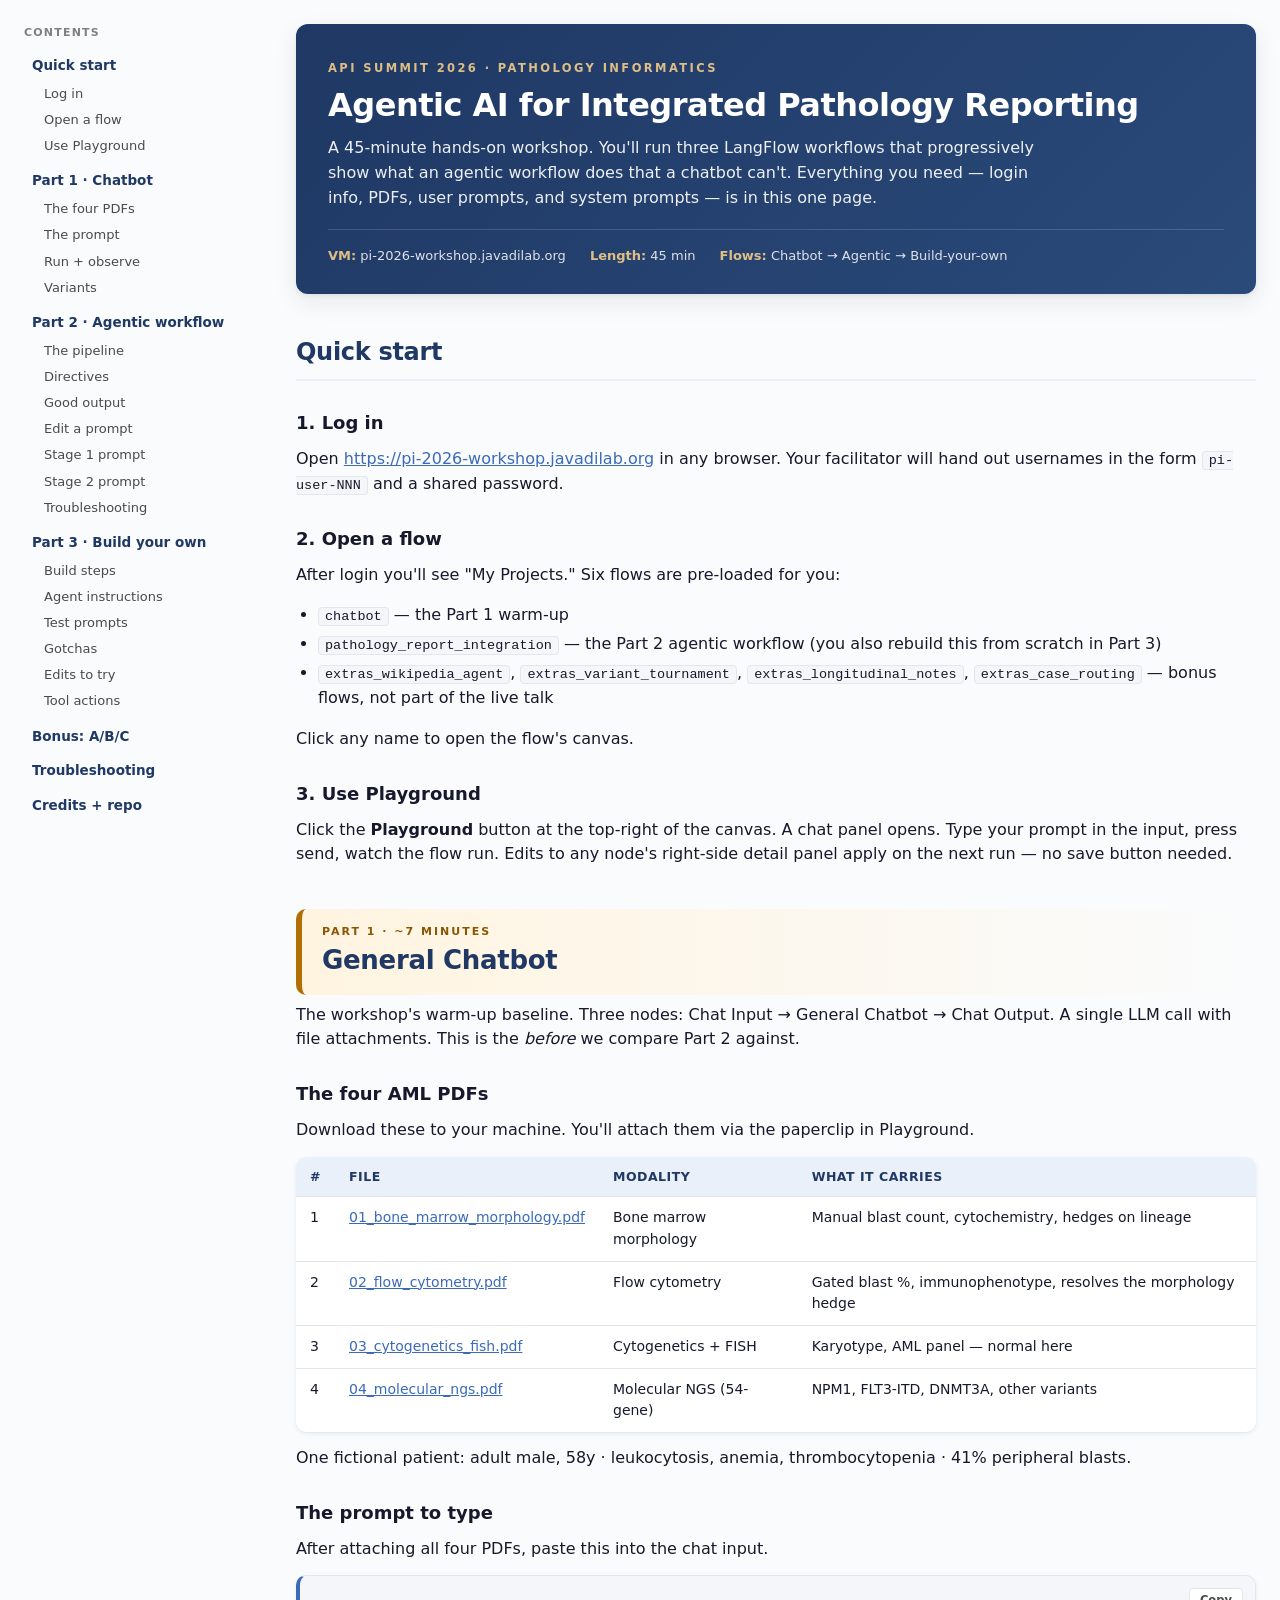
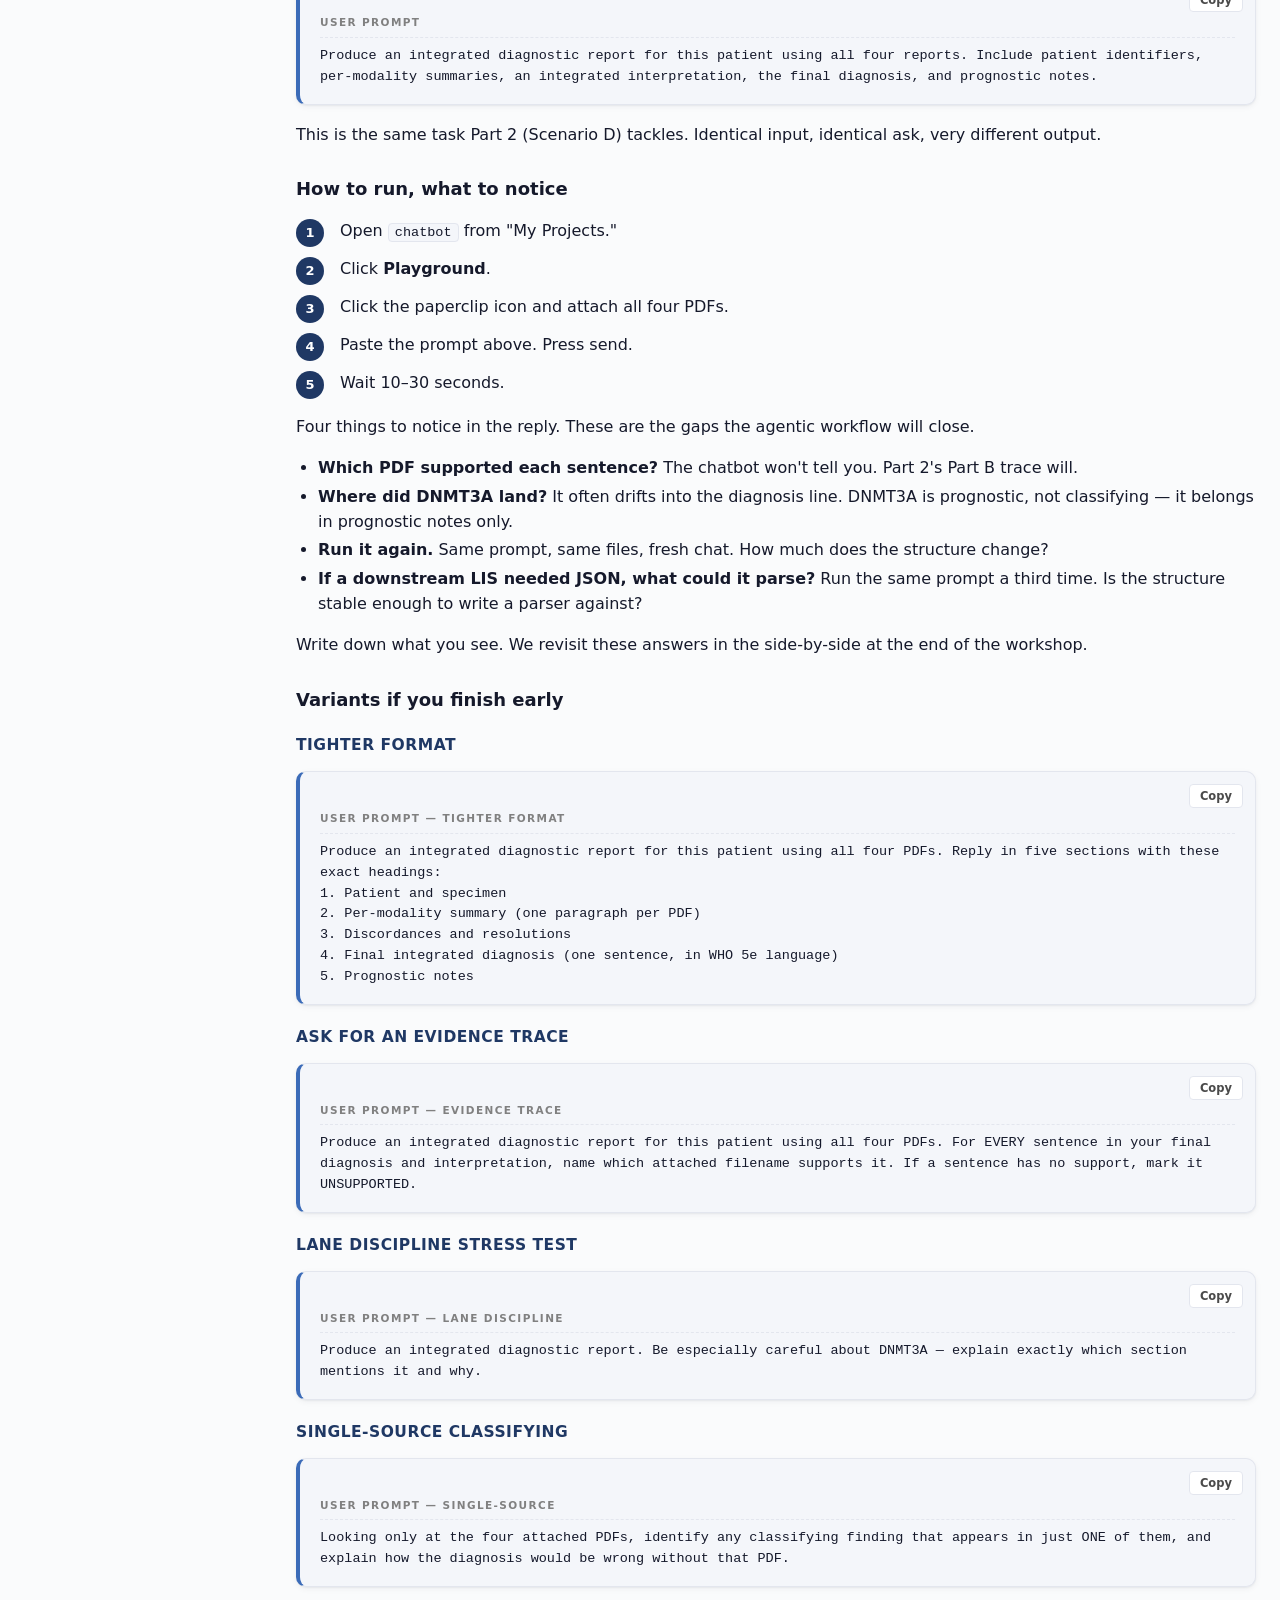
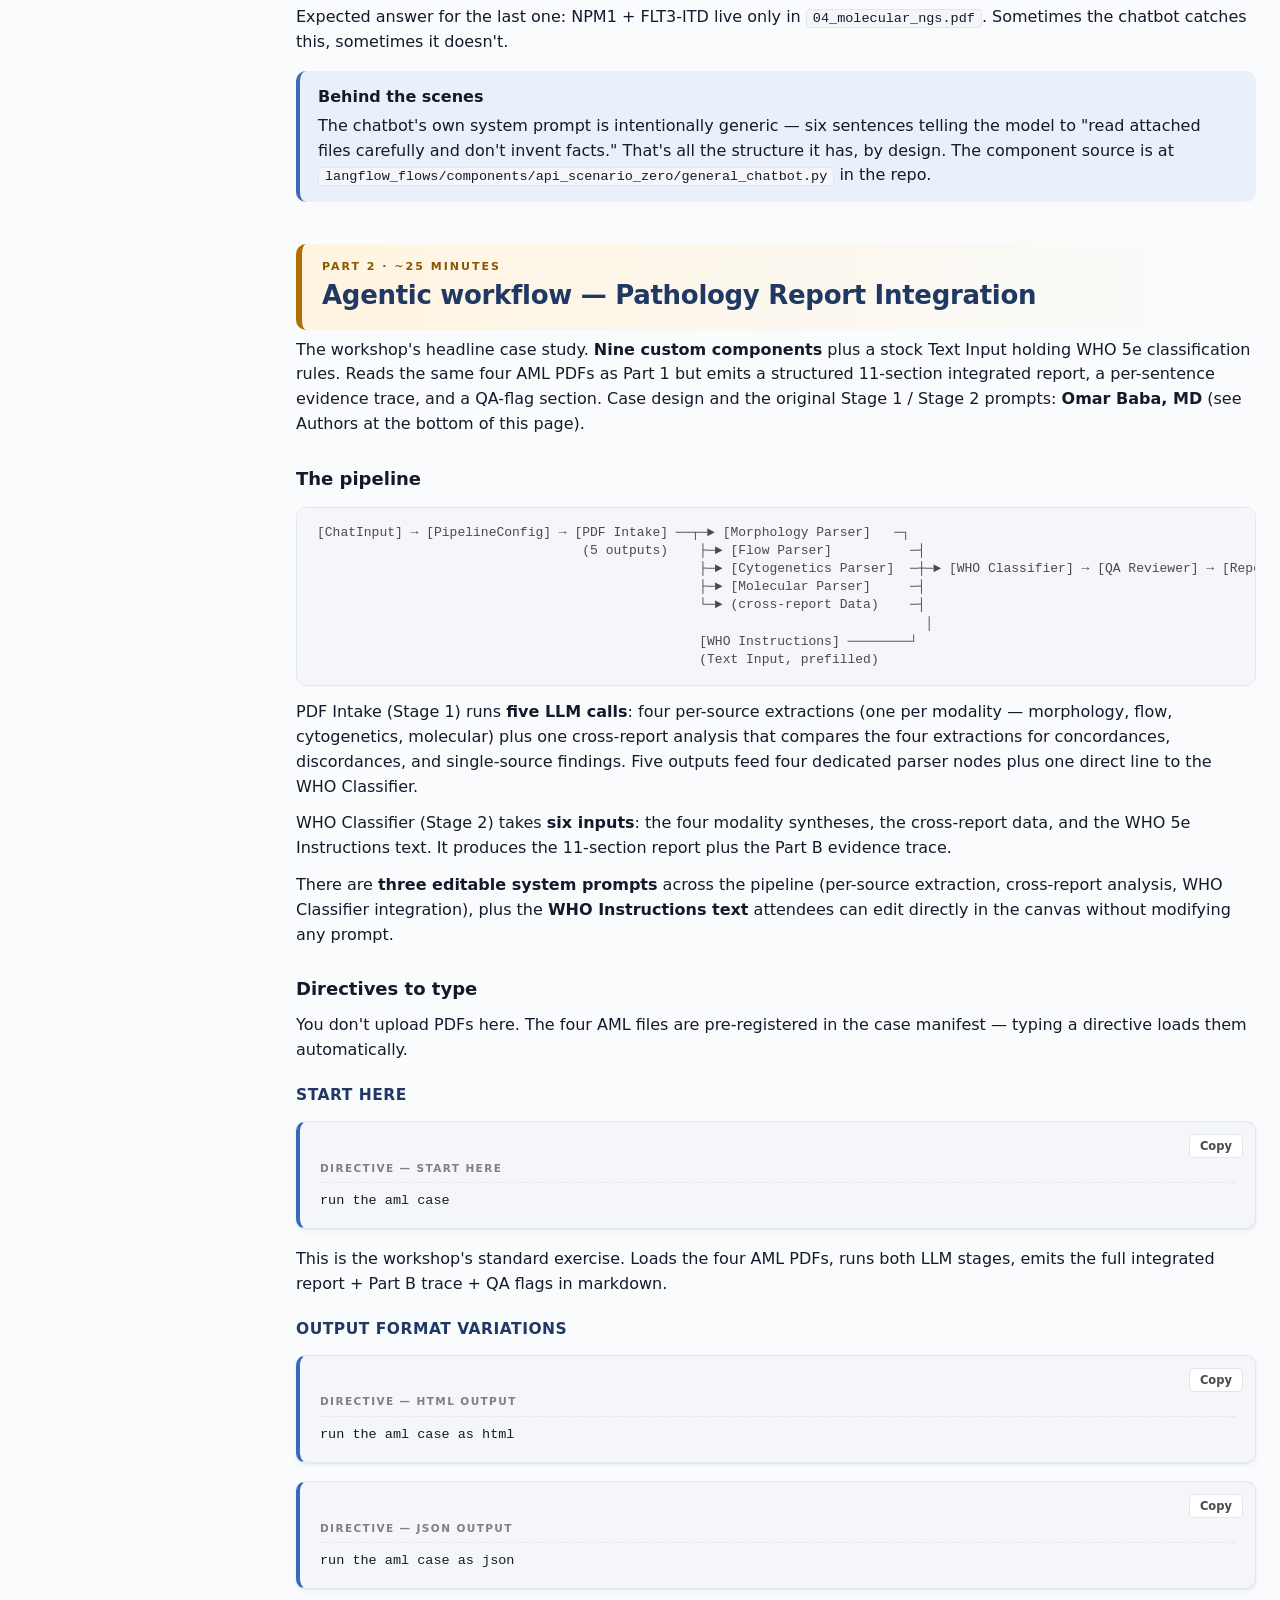
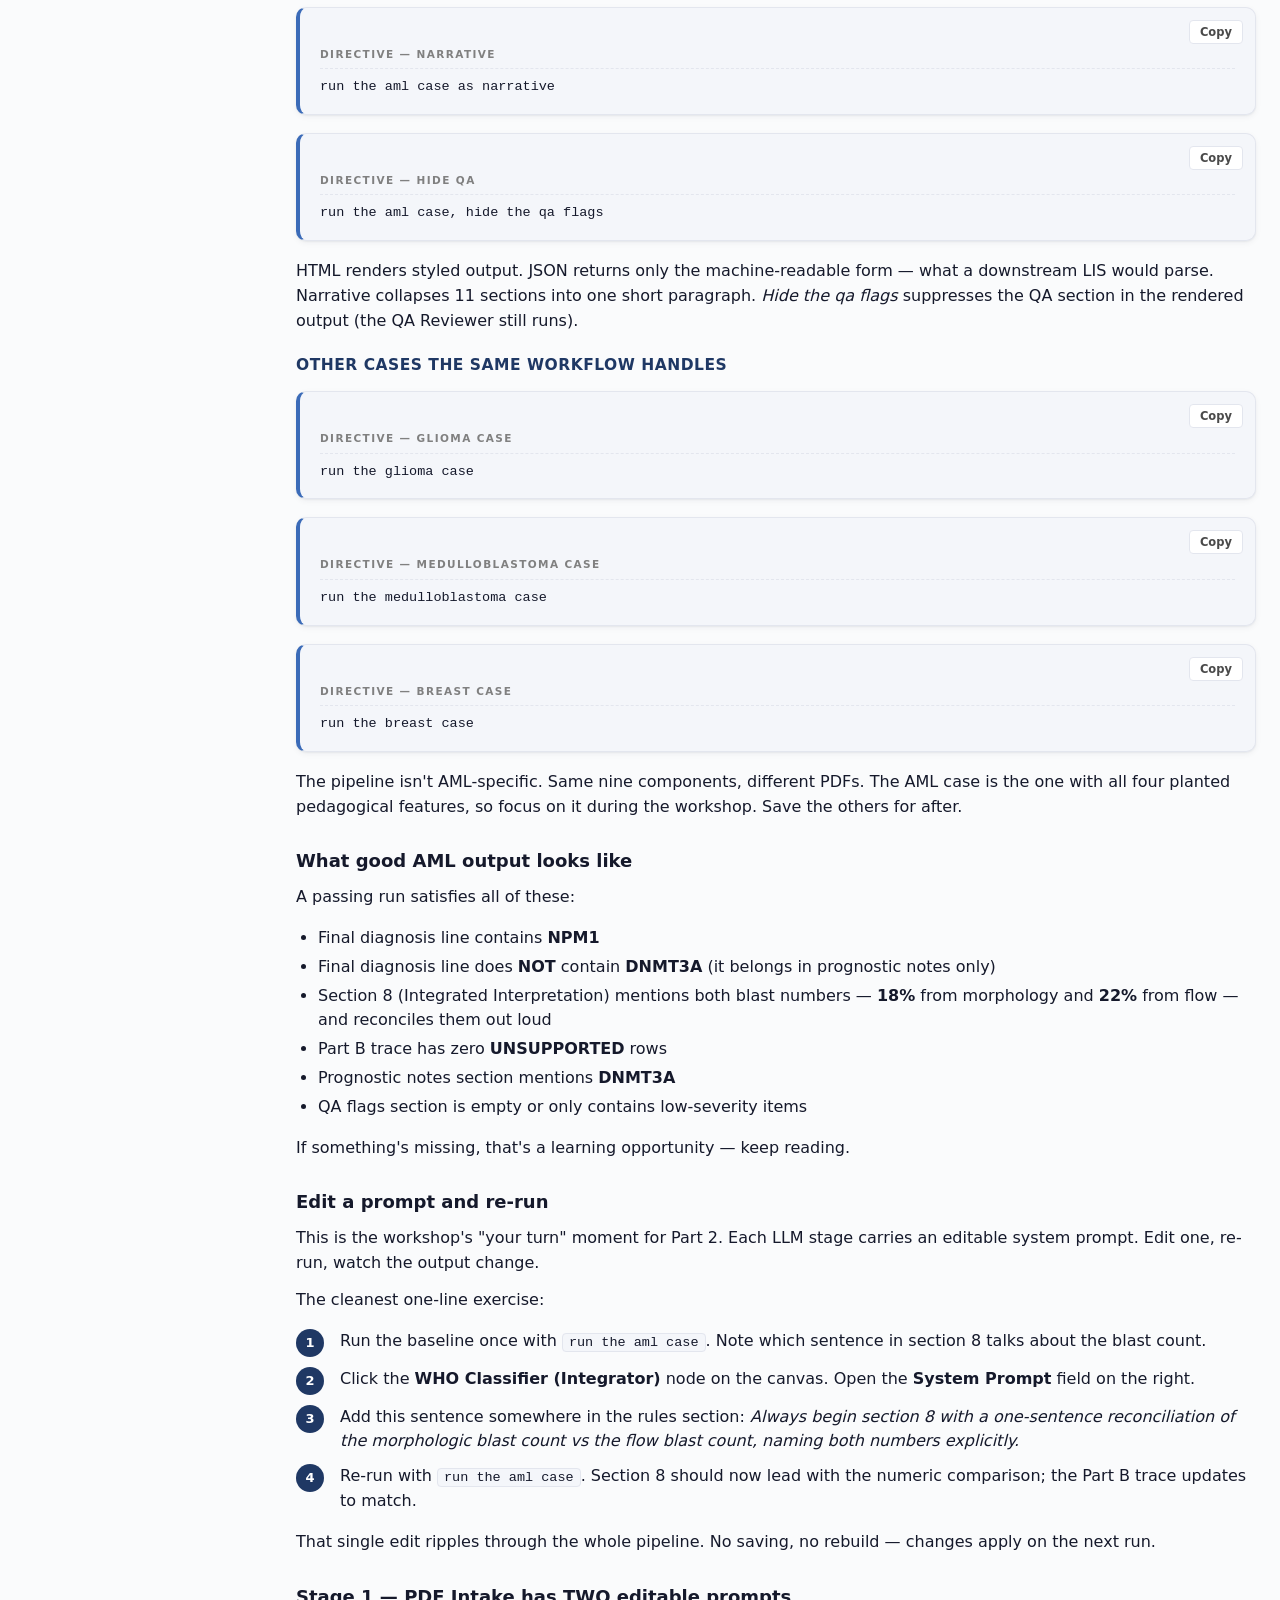
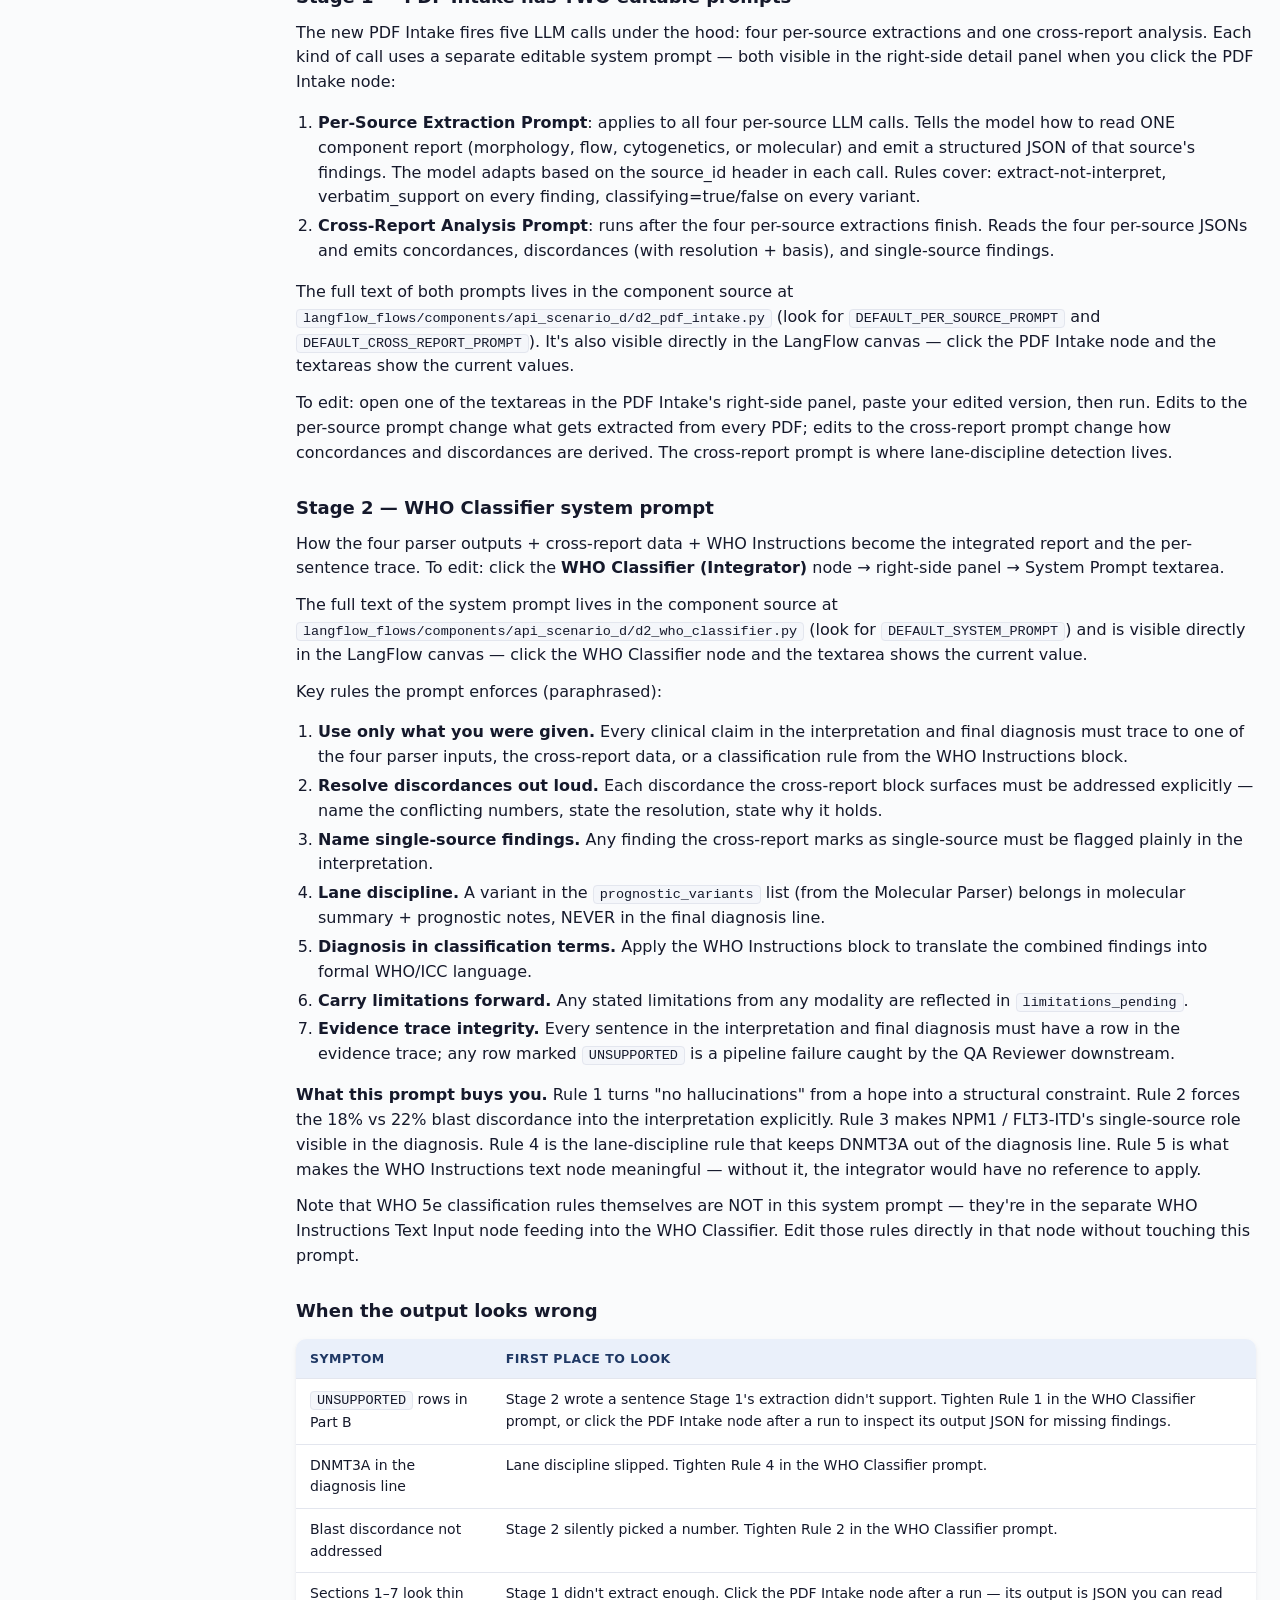
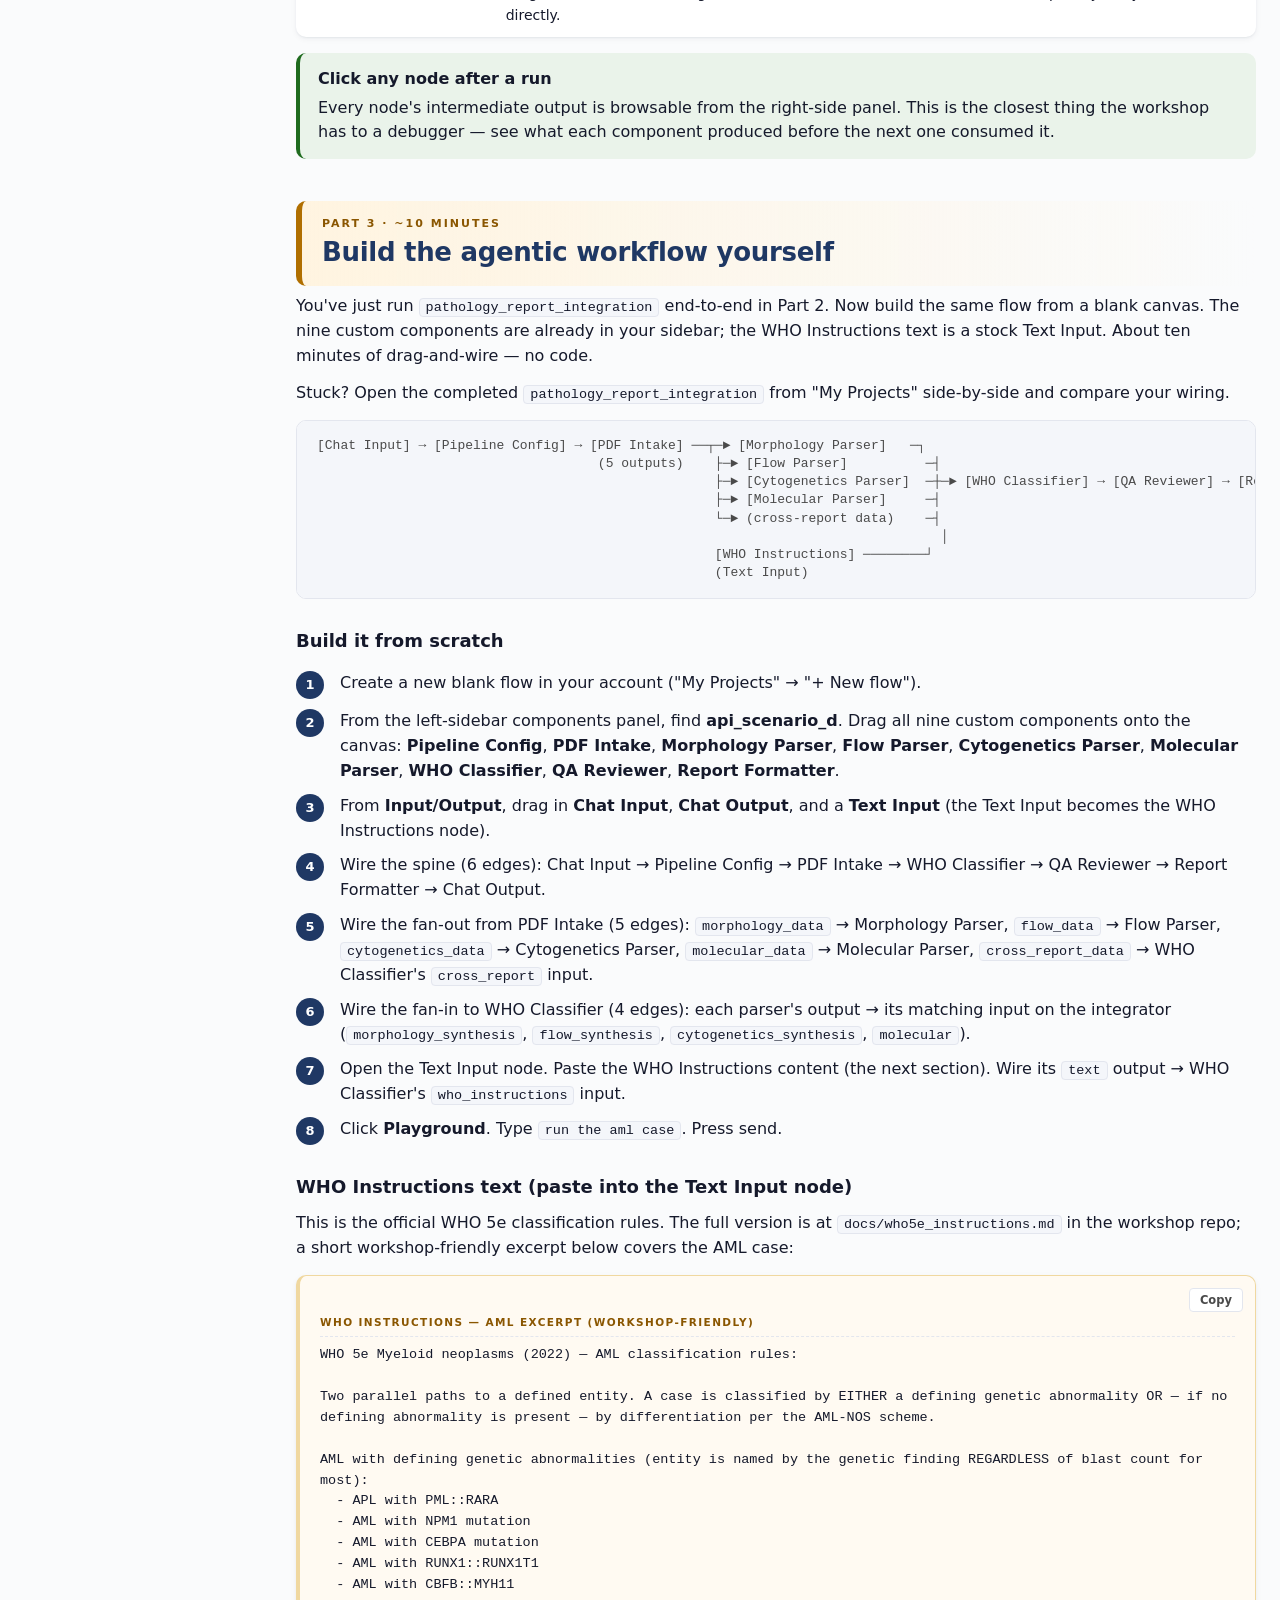
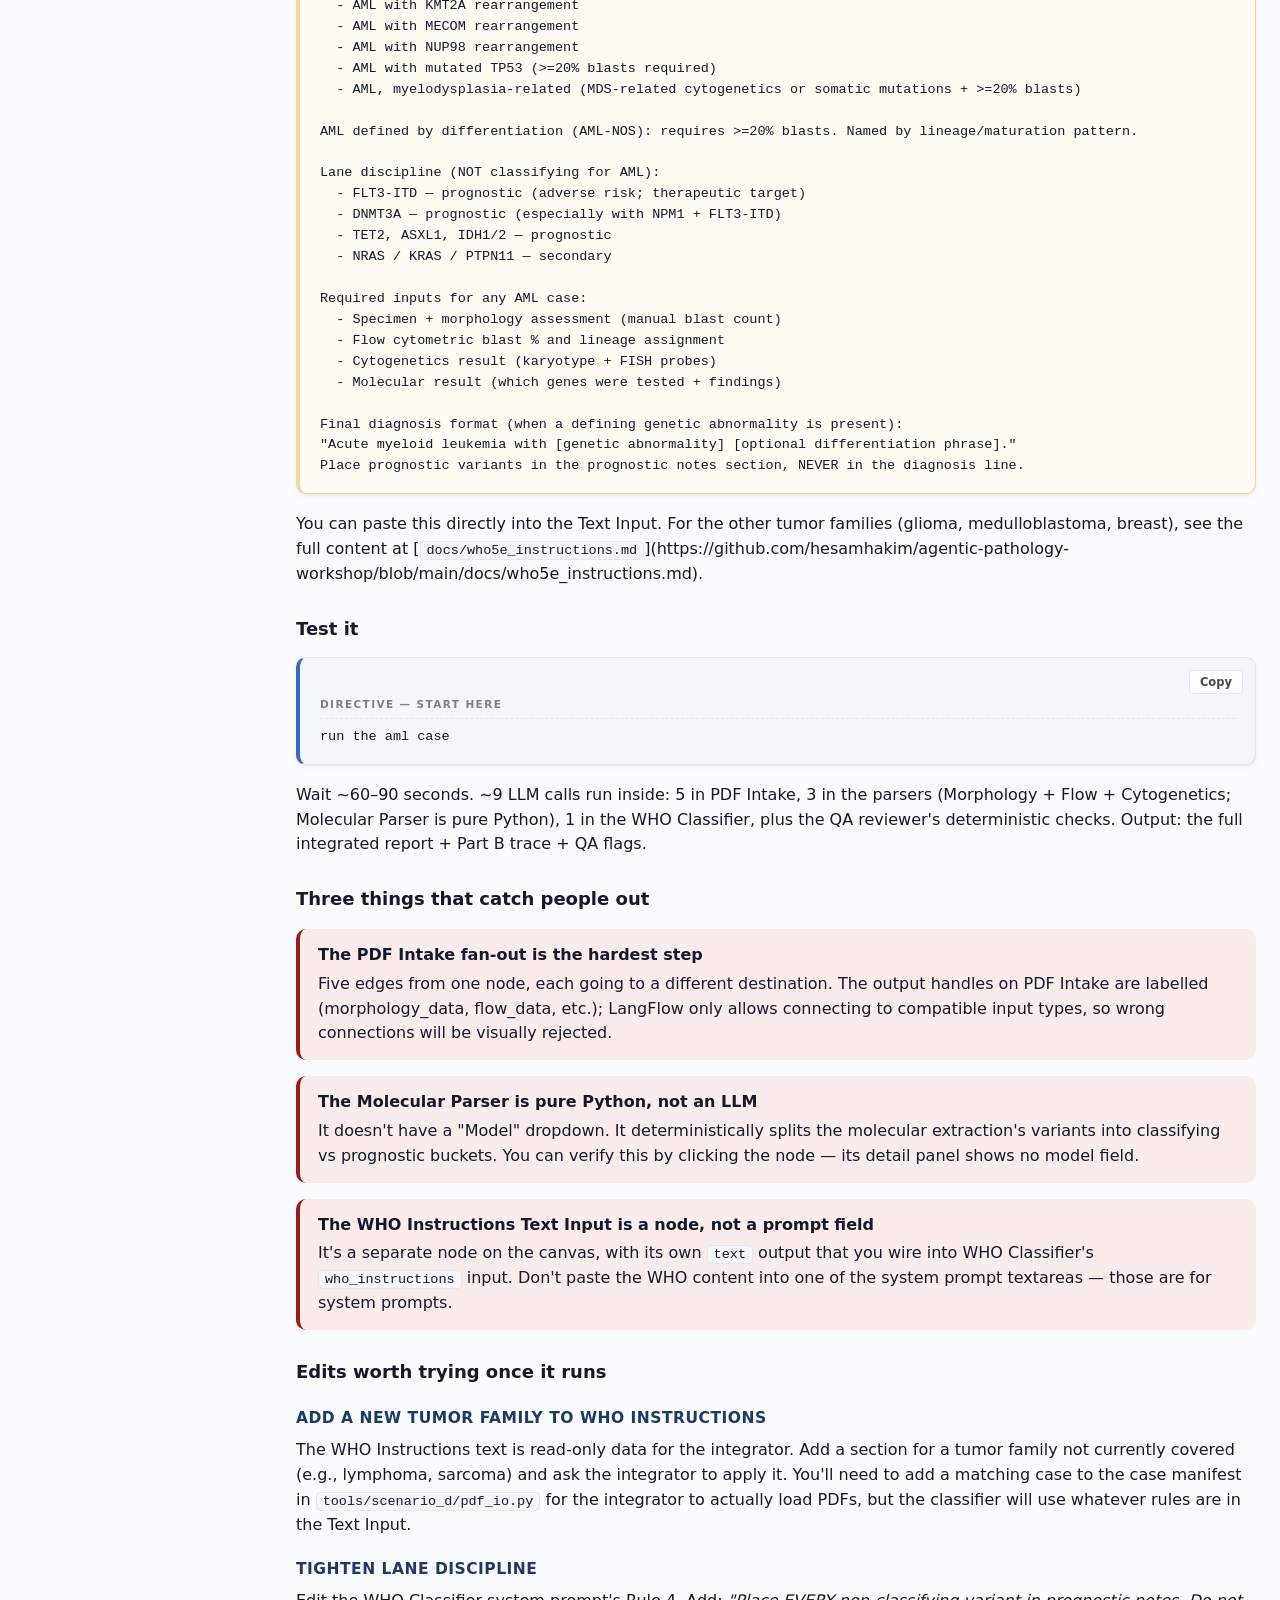
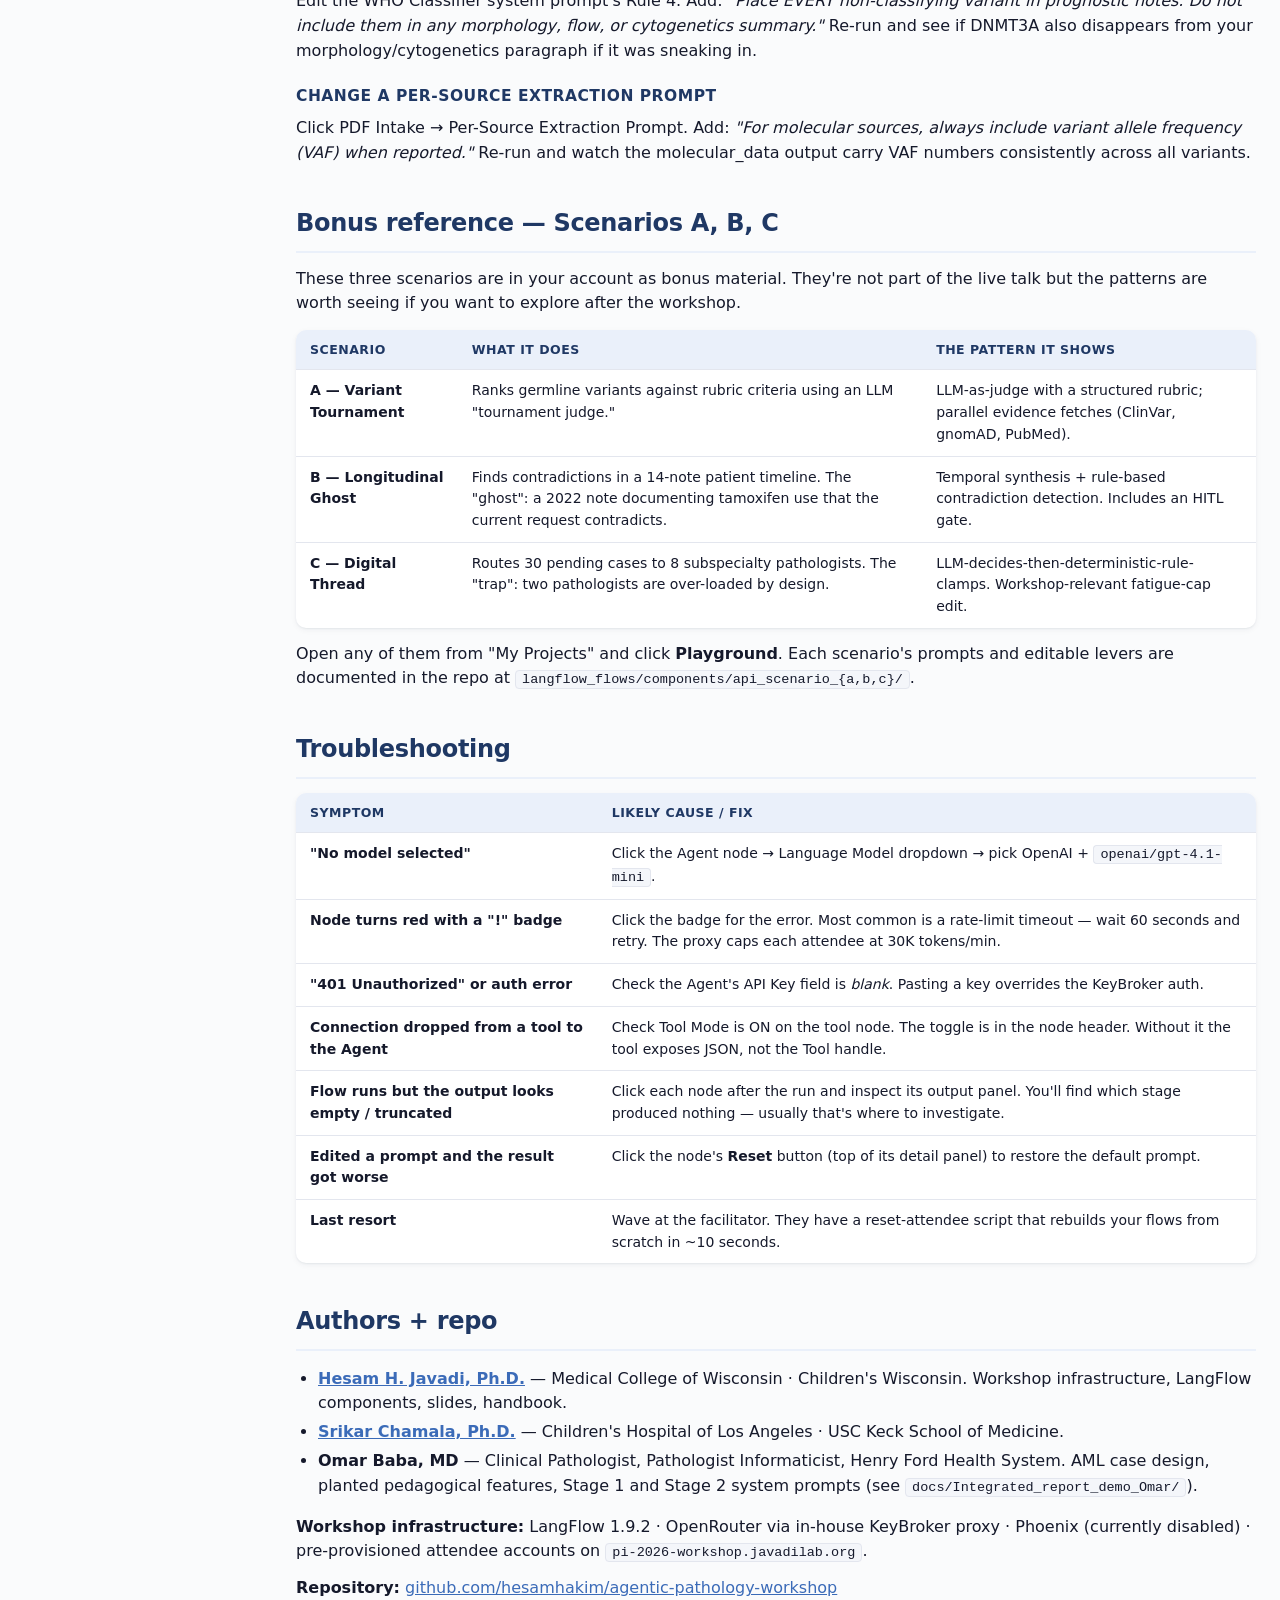
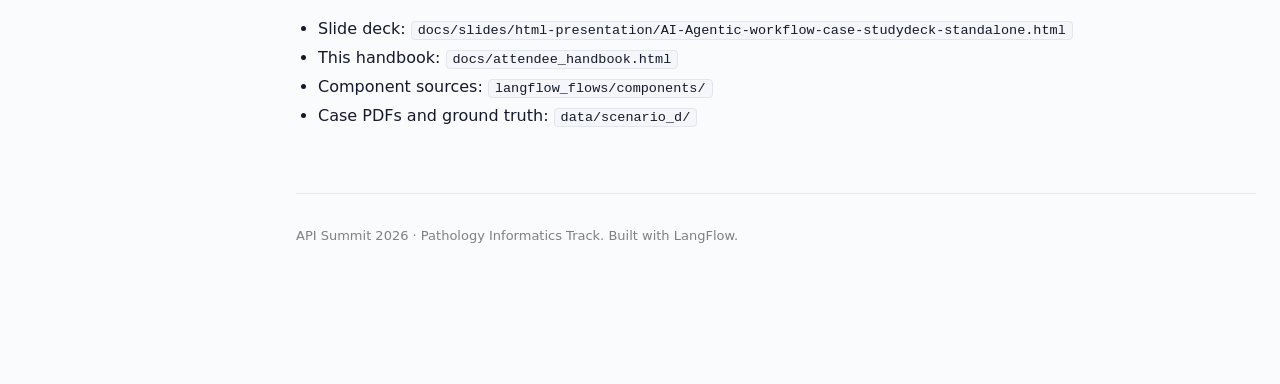
==== docs/attendee_handbook.html @ 19613a45 "docs: 'Hesam Hakim Javadi' -> 'Hesam H. Javadi' across all docs Author preference. Display name only" ====
<!DOCTYPE html>
<html lang="en">
<head>
<meta charset="UTF-8">
<title>API Summit 2026 — Agentic Pathology Workshop · Attendee Handbook</title>
<meta name="viewport" content="width=device-width, initial-scale=1">
<style>
  :root {
    --blue:        #1f3864;
    --blue-light:  #3b6bb8;
    --blue-tint:   #eaf0fa;
    --amber:       #b06f00;
    --amber-fill:  #fff4e0;
    --amber-dark:  #8a5600;
    --gray:        #4a4a4a;
    --gray-2:      #808080;
    --gray-fill:   #f4f6fa;
    --gray-line:   #e3e6ee;
    --red:         #9b1a1a;
    --red-fill:    #fbecec;
    --green:       #1f6b1f;
    --green-fill:  #eaf3ea;
    --ink:         #15192b;
    --paper:       #ffffff;
    --r-card:      10px;
    --shadow-sm:   0 1px 2px rgba(20,30,60,.06), 0 2px 6px rgba(20,30,60,.05);
    --shadow-md:   0 2px 4px rgba(20,30,60,.06), 0 8px 24px rgba(20,30,60,.08);
    --font-sans:   "Inter", -apple-system, BlinkMacSystemFont, "Segoe UI", system-ui, sans-serif;
    --font-mono:   "IBM Plex Mono", ui-monospace, "SF Mono", Menlo, Consolas, monospace;
  }
  * { box-sizing: border-box; }
  html, body { margin: 0; padding: 0; }
  body {
    font-family: var(--font-sans);
    color: var(--ink);
    background: #fafbfc;
    line-height: 1.55;
    font-size: 16px;
  }
  .layout {
    display: grid;
    grid-template-columns: 240px minmax(0, 1fr);
    max-width: 1280px;
    margin: 0 auto;
    gap: 32px;
    padding: 0 24px;
  }
  /* ---------- Side TOC ---------- */
  nav.toc {
    position: sticky;
    top: 0;
    align-self: start;
    max-height: 100vh;
    overflow-y: auto;
    padding: 24px 8px 24px 0;
    font-size: 13.5px;
  }
  nav.toc .toc-title {
    font-size: 11px;
    text-transform: uppercase;
    letter-spacing: 1.2px;
    color: var(--gray-2);
    font-weight: 600;
    margin-bottom: 10px;
  }
  nav.toc ol {
    list-style: none;
    margin: 0;
    padding: 0;
    counter-reset: section;
  }
  nav.toc > ol > li {
    margin-bottom: 6px;
  }
  nav.toc > ol > li > a {
    display: block;
    padding: 4px 8px;
    border-radius: 4px;
    color: var(--blue);
    font-weight: 600;
    text-decoration: none;
  }
  nav.toc > ol > li > a:hover { background: var(--blue-tint); }
  nav.toc ol ol {
    margin: 2px 0 8px 14px;
    padding: 0;
  }
  nav.toc ol ol li { margin: 2px 0; }
  nav.toc ol ol a {
    display: block;
    padding: 2px 6px;
    color: var(--gray);
    text-decoration: none;
    font-weight: 400;
    font-size: 13px;
    border-radius: 3px;
  }
  nav.toc ol ol a:hover { background: var(--gray-fill); color: var(--ink); }
  /* ---------- Main column ---------- */
  main { padding: 24px 0 80px; min-width: 0; }
  /* ---------- Header ---------- */
  header.hero {
    background: linear-gradient(135deg, var(--blue) 0%, #2a4a7a 100%);
    color: #fff;
    padding: 36px 32px 28px;
    border-radius: 12px;
    margin-bottom: 28px;
    box-shadow: var(--shadow-md);
  }
  header.hero .kicker {
    font-size: 11.5px;
    text-transform: uppercase;
    letter-spacing: 2.4px;
    opacity: 0.85;
    margin-bottom: 8px;
    color: #ffd58a;
    font-weight: 600;
  }
  header.hero h1 {
    margin: 0;
    font-size: 32px;
    font-weight: 700;
    line-height: 1.2;
    letter-spacing: -0.5px;
  }
  header.hero p.lede {
    margin: 12px 0 0;
    font-size: 16px;
    max-width: 720px;
    opacity: 0.92;
    line-height: 1.55;
  }
  header.hero .meta {
    margin-top: 18px;
    padding-top: 16px;
    border-top: 1px solid rgba(255,255,255,0.18);
    font-size: 13px;
    opacity: 0.85;
    display: flex;
    gap: 24px;
    flex-wrap: wrap;
  }
  header.hero .meta strong { color: #ffd58a; font-weight: 600; }
  /* ---------- Typography ---------- */
  h2 {
    margin: 40px 0 14px;
    font-size: 24px;
    color: var(--blue);
    font-weight: 700;
    letter-spacing: -0.3px;
    padding-bottom: 8px;
    border-bottom: 2px solid var(--blue-tint);
  }
  h3 {
    margin: 28px 0 10px;
    font-size: 18px;
    color: var(--ink);
    font-weight: 650;
  }
  h4 {
    margin: 20px 0 8px;
    font-size: 15.5px;
    color: var(--blue);
    font-weight: 600;
    text-transform: uppercase;
    letter-spacing: 0.5px;
  }
  p { margin: 8px 0 12px; }
  ul, ol { padding-left: 22px; }
  li { margin: 4px 0; }
  a { color: var(--blue-light); }
  a:hover { color: var(--blue); }
  code {
    font-family: var(--font-mono);
    background: var(--gray-fill);
    padding: 1px 6px;
    border-radius: 4px;
    font-size: 13.5px;
    border: 1px solid var(--gray-line);
  }
  strong { color: var(--ink); font-weight: 650; }
  /* ---------- Prompt blocks (with copy button) ---------- */
  .prompt {
    position: relative;
    background: var(--gray-fill);
    border: 1px solid var(--gray-line);
    border-left: 4px solid var(--blue-light);
    border-radius: var(--r-card);
    padding: 16px 20px 16px 20px;
    margin: 14px 0 18px;
    font-family: var(--font-mono);
    font-size: 13.5px;
    line-height: 1.55;
    white-space: pre-wrap;
    color: var(--ink);
    box-shadow: var(--shadow-sm);
  }
  .prompt.system {
    border-left-color: var(--amber);
    background: #fffaf2;
    border-color: #f0d8a0;
  }
  .prompt.user {
    border-left-color: var(--blue-light);
  }
  .prompt-label {
    display: inline-block;
    font-family: var(--font-sans);
    font-size: 10.5px;
    text-transform: uppercase;
    letter-spacing: 1.4px;
    font-weight: 700;
    color: var(--gray-2);
    margin-bottom: 8px;
    padding-bottom: 6px;
    border-bottom: 1px dashed var(--gray-line);
    width: 100%;
  }
  .prompt.system .prompt-label { color: var(--amber-dark); }
  .copy-btn {
    position: absolute;
    top: 12px;
    right: 12px;
    background: var(--paper);
    border: 1px solid var(--gray-line);
    color: var(--gray);
    font-family: var(--font-sans);
    font-size: 11.5px;
    font-weight: 600;
    padding: 4px 10px;
    border-radius: 4px;
    cursor: pointer;
    transition: all 0.15s;
  }
  .copy-btn:hover { background: var(--blue); color: #fff; border-color: var(--blue); }
  .copy-btn.copied { background: var(--green); color: #fff; border-color: var(--green); }
  /* ---------- Callouts ---------- */
  .callout {
    border-radius: var(--r-card);
    padding: 14px 18px;
    margin: 16px 0;
    border-left: 4px solid;
    background: var(--gray-fill);
  }
  .callout.tip    { border-color: var(--green); background: var(--green-fill); }
  .callout.warn   { border-color: var(--red);   background: var(--red-fill); }
  .callout.info   { border-color: var(--blue-light); background: var(--blue-tint); }
  .callout strong { display: block; margin-bottom: 4px; }
  /* ---------- Tables ---------- */
  table {
    border-collapse: collapse;
    width: 100%;
    margin: 14px 0;
    font-size: 14px;
    background: var(--paper);
    box-shadow: var(--shadow-sm);
    border-radius: var(--r-card);
    overflow: hidden;
  }
  th, td {
    text-align: left;
    padding: 10px 14px;
    border-bottom: 1px solid var(--gray-line);
    vertical-align: top;
  }
  th {
    background: var(--blue-tint);
    color: var(--blue);
    font-weight: 600;
    font-size: 12.5px;
    text-transform: uppercase;
    letter-spacing: 0.5px;
  }
  tbody tr:last-child td { border-bottom: none; }
  tbody tr:hover { background: #fafbfd; }
  /* ---------- Part-section banners ---------- */
  .part-banner {
    display: flex;
    align-items: baseline;
    gap: 16px;
    background: linear-gradient(90deg, var(--amber-fill) 0%, transparent 100%);
    border-left: 6px solid var(--amber);
    padding: 14px 20px;
    margin: 42px 0 8px;
    border-radius: var(--r-card);
  }
  .part-banner .part-num {
    font-size: 11px;
    text-transform: uppercase;
    letter-spacing: 2px;
    color: var(--amber-dark);
    font-weight: 700;
  }
  .part-banner h2 {
    margin: 0;
    border: none;
    padding: 0;
    font-size: 26px;
    color: var(--blue);
  }
  /* ---------- Step lists ---------- */
  ol.steps {
    counter-reset: step;
    list-style: none;
    padding: 0;
  }
  ol.steps > li {
    counter-increment: step;
    position: relative;
    padding-left: 44px;
    margin: 10px 0;
    min-height: 28px;
  }
  ol.steps > li::before {
    content: counter(step);
    position: absolute;
    left: 0;
    top: 0;
    width: 28px;
    height: 28px;
    border-radius: 50%;
    background: var(--blue);
    color: #fff;
    text-align: center;
    line-height: 28px;
    font-weight: 600;
    font-size: 13px;
  }
  /* ---------- Cards row ---------- */
  .cards { display: grid; grid-template-columns: repeat(auto-fit, minmax(220px, 1fr)); gap: 14px; margin: 14px 0; }
  .card {
    background: var(--paper);
    border: 1px solid var(--gray-line);
    border-radius: var(--r-card);
    padding: 14px 16px;
    box-shadow: var(--shadow-sm);
  }
  .card h4 {
    margin: 0 0 6px;
    color: var(--blue);
    font-size: 13px;
    text-transform: none;
    letter-spacing: 0;
  }
  .card p { margin: 0; font-size: 13.5px; }
  /* ---------- ASCII diagram ---------- */
  pre.ascii {
    font-family: var(--font-mono);
    background: var(--gray-fill);
    border: 1px solid var(--gray-line);
    border-radius: var(--r-card);
    padding: 16px 20px;
    overflow-x: auto;
    font-size: 13px;
    line-height: 1.4;
    color: var(--gray);
    margin: 14px 0;
  }
  /* ---------- Footer ---------- */
  footer {
    margin-top: 64px;
    padding: 24px 0;
    border-top: 1px solid var(--gray-line);
    font-size: 13px;
    color: var(--gray-2);
  }
  footer a { color: var(--blue-light); }
  /* ---------- Print ---------- */
  @media print {
    body { font-size: 11pt; background: #fff; }
    .layout { grid-template-columns: 1fr; gap: 0; padding: 0; }
    nav.toc { display: none; }
    .copy-btn { display: none; }
    header.hero { box-shadow: none; background: #1f3864; color: #fff; }
    a { color: inherit; text-decoration: none; }
    .prompt { page-break-inside: avoid; }
    h2, h3, .part-banner { page-break-after: avoid; }
  }
  /* ---------- Responsive ---------- */
  @media (max-width: 900px) {
    .layout { grid-template-columns: 1fr; }
    nav.toc { position: relative; max-height: none; padding-top: 0; }
  }
</style>
</head>
<body>
<div class="layout">

<!-- ============================================================
     LEFT SIDE TABLE OF CONTENTS
     ============================================================ -->
<nav class="toc">
  <div class="toc-title">Contents</div>
  <ol>
    <li><a href="#quickstart">Quick start</a>
      <ol>
        <li><a href="#login">Log in</a></li>
        <li><a href="#open-flow">Open a flow</a></li>
        <li><a href="#playground">Use Playground</a></li>
      </ol>
    </li>
    <li><a href="#part1">Part 1 · Chatbot</a>
      <ol>
        <li><a href="#chatbot-pdfs">The four PDFs</a></li>
        <li><a href="#chatbot-prompt">The prompt</a></li>
        <li><a href="#chatbot-run">Run + observe</a></li>
        <li><a href="#chatbot-variants">Variants</a></li>
      </ol>
    </li>
    <li><a href="#part2">Part 2 · Agentic workflow</a>
      <ol>
        <li><a href="#d-pipeline">The pipeline</a></li>
        <li><a href="#d-directives">Directives</a></li>
        <li><a href="#d-good-output">Good output</a></li>
        <li><a href="#d-edit">Edit a prompt</a></li>
        <li><a href="#d-stage1-prompt">Stage 1 prompt</a></li>
        <li><a href="#d-stage2-prompt">Stage 2 prompt</a></li>
        <li><a href="#d-troubleshoot">Troubleshooting</a></li>
      </ol>
    </li>
    <li><a href="#part3">Part 3 · Build your own</a>
      <ol>
        <li><a href="#rb-build">Build steps</a></li>
        <li><a href="#rb-instructions">Agent instructions</a></li>
        <li><a href="#rb-tests">Test prompts</a></li>
        <li><a href="#rb-gotchas">Gotchas</a></li>
        <li><a href="#rb-edits">Edits to try</a></li>
        <li><a href="#rb-tools">Tool actions</a></li>
      </ol>
    </li>
    <li><a href="#bonus">Bonus: A/B/C</a></li>
    <li><a href="#trouble">Troubleshooting</a></li>
    <li><a href="#credits">Credits + repo</a></li>
  </ol>
</nav>

<!-- ============================================================
     MAIN COLUMN
     ============================================================ -->
<main>

<header class="hero">
  <div class="kicker">API Summit 2026 · Pathology Informatics</div>
  <h1>Agentic AI for Integrated Pathology Reporting</h1>
  <p class="lede">A 45-minute hands-on workshop. You'll run three LangFlow workflows that progressively show what an agentic workflow does that a chatbot can't. Everything you need — login info, PDFs, user prompts, and system prompts — is in this one page.</p>
  <div class="meta">
    <span><strong>VM:</strong> pi-2026-workshop.javadilab.org</span>
    <span><strong>Length:</strong> 45 min</span>
    <span><strong>Flows:</strong> Chatbot → Agentic → Build-your-own</span>
  </div>
</header>

<!-- ============================================================
     QUICK START
     ============================================================ -->
<h2 id="quickstart">Quick start</h2>

<h3 id="login">1. Log in</h3>
<p>Open <a href="https://pi-2026-workshop.javadilab.org">https://pi-2026-workshop.javadilab.org</a> in any browser. Your facilitator will hand out usernames in the form <code>pi-user-NNN</code> and a shared password.</p>

<h3 id="open-flow">2. Open a flow</h3>
<p>After login you'll see "My Projects." Six flows are pre-loaded for you:</p>
<ul>
  <li><code>chatbot</code> — the Part 1 warm-up</li>
  <li><code>pathology_report_integration</code> — the Part 2 agentic workflow (you also rebuild this from scratch in Part 3)</li>
  <li><code>extras_wikipedia_agent</code>, <code>extras_variant_tournament</code>, <code>extras_longitudinal_notes</code>, <code>extras_case_routing</code> — bonus flows, not part of the live talk</li>
</ul>
<p>Click any name to open the flow's canvas.</p>

<h3 id="playground">3. Use Playground</h3>
<p>Click the <strong>Playground</strong> button at the top-right of the canvas. A chat panel opens. Type your prompt in the input, press send, watch the flow run. Edits to any node's right-side detail panel apply on the next run — no save button needed.</p>

<!-- ============================================================
     PART 1 — CHATBOT
     ============================================================ -->
<div class="part-banner">
  <div>
    <div class="part-num">Part 1 · ~7 minutes</div>
    <h2 id="part1">General Chatbot</h2>
  </div>
</div>

<p>The workshop's warm-up baseline. Three nodes: Chat Input → General Chatbot → Chat Output. A single LLM call with file attachments. This is the <em>before</em> we compare Part 2 against.</p>

<h3 id="chatbot-pdfs">The four AML PDFs</h3>
<p>Download these to your machine. You'll attach them via the paperclip in Playground.</p>

<table>
  <thead><tr><th>#</th><th>File</th><th>Modality</th><th>What it carries</th></tr></thead>
  <tbody>
    <tr><td>1</td><td><a href="../data/scenario_d/case_aml/01_bone_marrow_morphology.pdf">01_bone_marrow_morphology.pdf</a></td><td>Bone marrow morphology</td><td>Manual blast count, cytochemistry, hedges on lineage</td></tr>
    <tr><td>2</td><td><a href="../data/scenario_d/case_aml/02_flow_cytometry.pdf">02_flow_cytometry.pdf</a></td><td>Flow cytometry</td><td>Gated blast %, immunophenotype, resolves the morphology hedge</td></tr>
    <tr><td>3</td><td><a href="../data/scenario_d/case_aml/03_cytogenetics_fish.pdf">03_cytogenetics_fish.pdf</a></td><td>Cytogenetics + FISH</td><td>Karyotype, AML panel — normal here</td></tr>
    <tr><td>4</td><td><a href="../data/scenario_d/case_aml/04_molecular_ngs.pdf">04_molecular_ngs.pdf</a></td><td>Molecular NGS (54-gene)</td><td>NPM1, FLT3-ITD, DNMT3A, other variants</td></tr>
  </tbody>
</table>

<p>One fictional patient: adult male, 58y · leukocytosis, anemia, thrombocytopenia · 41% peripheral blasts.</p>

<h3 id="chatbot-prompt">The prompt to type</h3>
<p>After attaching all four PDFs, paste this into the chat input.</p>

<div class="prompt user">
<span class="prompt-label">User prompt</span>Produce an integrated diagnostic report for this patient using all four reports. Include patient identifiers, per-modality summaries, an integrated interpretation, the final diagnosis, and prognostic notes.</div>

<p>This is the same task Part 2 (Scenario D) tackles. Identical input, identical ask, very different output.</p>

<h3 id="chatbot-run">How to run, what to notice</h3>
<ol class="steps">
  <li>Open <code>chatbot</code> from "My Projects."</li>
  <li>Click <strong>Playground</strong>.</li>
  <li>Click the paperclip icon and attach all four PDFs.</li>
  <li>Paste the prompt above. Press send.</li>
  <li>Wait 10–30 seconds.</li>
</ol>

<p>Four things to notice in the reply. These are the gaps the agentic workflow will close.</p>

<ul>
  <li><strong>Which PDF supported each sentence?</strong> The chatbot won't tell you. Part 2's Part B trace will.</li>
  <li><strong>Where did DNMT3A land?</strong> It often drifts into the diagnosis line. DNMT3A is prognostic, not classifying — it belongs in prognostic notes only.</li>
  <li><strong>Run it again.</strong> Same prompt, same files, fresh chat. How much does the structure change?</li>
  <li><strong>If a downstream LIS needed JSON, what could it parse?</strong> Run the same prompt a third time. Is the structure stable enough to write a parser against?</li>
</ul>

<p>Write down what you see. We revisit these answers in the side-by-side at the end of the workshop.</p>

<h3 id="chatbot-variants">Variants if you finish early</h3>

<h4>Tighter format</h4>
<div class="prompt user">
<span class="prompt-label">User prompt — tighter format</span>Produce an integrated diagnostic report for this patient using all four PDFs. Reply in five sections with these exact headings:
1. Patient and specimen
2. Per-modality summary (one paragraph per PDF)
3. Discordances and resolutions
4. Final integrated diagnosis (one sentence, in WHO 5e language)
5. Prognostic notes</div>

<h4>Ask for an evidence trace</h4>
<div class="prompt user">
<span class="prompt-label">User prompt — evidence trace</span>Produce an integrated diagnostic report for this patient using all four PDFs. For EVERY sentence in your final diagnosis and interpretation, name which attached filename supports it. If a sentence has no support, mark it UNSUPPORTED.</div>

<h4>Lane discipline stress test</h4>
<div class="prompt user">
<span class="prompt-label">User prompt — lane discipline</span>Produce an integrated diagnostic report. Be especially careful about DNMT3A — explain exactly which section mentions it and why.</div>

<h4>Single-source classifying</h4>
<div class="prompt user">
<span class="prompt-label">User prompt — single-source</span>Looking only at the four attached PDFs, identify any classifying finding that appears in just ONE of them, and explain how the diagnosis would be wrong without that PDF.</div>

<p>Expected answer for the last one: NPM1 + FLT3-ITD live only in <code>04_molecular_ngs.pdf</code>. Sometimes the chatbot catches this, sometimes it doesn't.</p>

<div class="callout info">
<strong>Behind the scenes</strong>
The chatbot's own system prompt is intentionally generic — six sentences telling the model to "read attached files carefully and don't invent facts." That's all the structure it has, by design. The component source is at <code>langflow_flows/components/api_scenario_zero/general_chatbot.py</code> in the repo.
</div>

<!-- ============================================================
     PART 2 — AGENTIC WORKFLOW
     ============================================================ -->
<div class="part-banner">
  <div>
    <div class="part-num">Part 2 · ~25 minutes</div>
    <h2 id="part2">Agentic workflow — Pathology Report Integration</h2>
  </div>
</div>

<p>The workshop's headline case study. <strong>Nine custom components</strong> plus a stock Text Input holding WHO 5e classification rules. Reads the same four AML PDFs as Part 1 but emits a structured 11-section integrated report, a per-sentence evidence trace, and a QA-flag section. Case design and the original Stage 1 / Stage 2 prompts: <strong>Omar Baba, MD</strong> (see Authors at the bottom of this page).</p>

<h3 id="d-pipeline">The pipeline</h3>

<pre class="ascii">[ChatInput] → [PipelineConfig] → [PDF Intake] ──┬─► [Morphology Parser]   ─┐
                                  (5 outputs)    ├─► [Flow Parser]          ─┤
                                                 ├─► [Cytogenetics Parser]  ─┼─► [WHO Classifier] → [QA Reviewer] → [Report Formatter] → [ChatOutput]
                                                 ├─► [Molecular Parser]     ─┤
                                                 └─► (cross-report Data)    ─┤
                                                                              │
                                                 [WHO Instructions] ────────┘
                                                 (Text Input, prefilled)</pre>

<p>PDF Intake (Stage 1) runs <strong>five LLM calls</strong>: four per-source extractions (one per modality — morphology, flow, cytogenetics, molecular) plus one cross-report analysis that compares the four extractions for concordances, discordances, and single-source findings. Five outputs feed four dedicated parser nodes plus one direct line to the WHO Classifier.</p>

<p>WHO Classifier (Stage 2) takes <strong>six inputs</strong>: the four modality syntheses, the cross-report data, and the WHO 5e Instructions text. It produces the 11-section report plus the Part B evidence trace.</p>

<p>There are <strong>three editable system prompts</strong> across the pipeline (per-source extraction, cross-report analysis, WHO Classifier integration), plus the <strong>WHO Instructions text</strong> attendees can edit directly in the canvas without modifying any prompt.</p>

<h3 id="d-directives">Directives to type</h3>

<p>You don't upload PDFs here. The four AML files are pre-registered in the case manifest — typing a directive loads them automatically.</p>

<h4>Start here</h4>
<div class="prompt user">
<span class="prompt-label">Directive — start here</span>run the aml case</div>

<p>This is the workshop's standard exercise. Loads the four AML PDFs, runs both LLM stages, emits the full integrated report + Part B trace + QA flags in markdown.</p>

<h4>Output format variations</h4>
<div class="prompt user">
<span class="prompt-label">Directive — HTML output</span>run the aml case as html</div>
<div class="prompt user">
<span class="prompt-label">Directive — JSON output</span>run the aml case as json</div>
<div class="prompt user">
<span class="prompt-label">Directive — narrative</span>run the aml case as narrative</div>
<div class="prompt user">
<span class="prompt-label">Directive — hide QA</span>run the aml case, hide the qa flags</div>

<p>HTML renders styled output. JSON returns only the machine-readable form — what a downstream LIS would parse. Narrative collapses 11 sections into one short paragraph. <em>Hide the qa flags</em> suppresses the QA section in the rendered output (the QA Reviewer still runs).</p>

<h4>Other cases the same workflow handles</h4>
<div class="prompt user">
<span class="prompt-label">Directive — glioma case</span>run the glioma case</div>
<div class="prompt user">
<span class="prompt-label">Directive — medulloblastoma case</span>run the medulloblastoma case</div>
<div class="prompt user">
<span class="prompt-label">Directive — breast case</span>run the breast case</div>

<p>The pipeline isn't AML-specific. Same nine components, different PDFs. The AML case is the one with all four planted pedagogical features, so focus on it during the workshop. Save the others for after.</p>

<h3 id="d-good-output">What good AML output looks like</h3>

<p>A passing run satisfies all of these:</p>

<ul>
  <li>Final diagnosis line contains <strong>NPM1</strong></li>
  <li>Final diagnosis line does <strong>NOT</strong> contain <strong>DNMT3A</strong> (it belongs in prognostic notes only)</li>
  <li>Section 8 (Integrated Interpretation) mentions both blast numbers — <strong>18%</strong> from morphology and <strong>22%</strong> from flow — and reconciles them out loud</li>
  <li>Part B trace has zero <strong>UNSUPPORTED</strong> rows</li>
  <li>Prognostic notes section mentions <strong>DNMT3A</strong></li>
  <li>QA flags section is empty or only contains low-severity items</li>
</ul>

<p>If something's missing, that's a learning opportunity — keep reading.</p>

<h3 id="d-edit">Edit a prompt and re-run</h3>

<p>This is the workshop's "your turn" moment for Part 2. Each LLM stage carries an editable system prompt. Edit one, re-run, watch the output change.</p>

<p>The cleanest one-line exercise:</p>

<ol class="steps">
  <li>Run the baseline once with <code>run the aml case</code>. Note which sentence in section 8 talks about the blast count.</li>
  <li>Click the <strong>WHO Classifier (Integrator)</strong> node on the canvas. Open the <strong>System Prompt</strong> field on the right.</li>
  <li>Add this sentence somewhere in the rules section: <em>Always begin section 8 with a one-sentence reconciliation of the morphologic blast count vs the flow blast count, naming both numbers explicitly.</em></li>
  <li>Re-run with <code>run the aml case</code>. Section 8 should now lead with the numeric comparison; the Part B trace updates to match.</li>
</ol>

<p>That single edit ripples through the whole pipeline. No saving, no rebuild — changes apply on the next run.</p>

<h3 id="d-stage1-prompt">Stage 1 — PDF Intake has TWO editable prompts</h3>
<p>The new PDF Intake fires five LLM calls under the hood: four per-source extractions and one cross-report analysis. Each kind of call uses a separate editable system prompt — both visible in the right-side detail panel when you click the PDF Intake node:</p>

<ol>
  <li><strong>Per-Source Extraction Prompt</strong>: applies to all four per-source LLM calls. Tells the model how to read ONE component report (morphology, flow, cytogenetics, or molecular) and emit a structured JSON of that source's findings. The model adapts based on the source_id header in each call. Rules cover: extract-not-interpret, verbatim_support on every finding, classifying=true/false on every variant.</li>
  <li><strong>Cross-Report Analysis Prompt</strong>: runs after the four per-source extractions finish. Reads the four per-source JSONs and emits concordances, discordances (with resolution + basis), and single-source findings.</li>
</ol>

<p>The full text of both prompts lives in the component source at <code>langflow_flows/components/api_scenario_d/d2_pdf_intake.py</code> (look for <code>DEFAULT_PER_SOURCE_PROMPT</code> and <code>DEFAULT_CROSS_REPORT_PROMPT</code>). It's also visible directly in the LangFlow canvas — click the PDF Intake node and the textareas show the current values.</p>

<p>To edit: open one of the textareas in the PDF Intake's right-side panel, paste your edited version, then run. Edits to the per-source prompt change what gets extracted from every PDF; edits to the cross-report prompt change how concordances and discordances are derived. The cross-report prompt is where lane-discipline detection lives.</p>

<h3 id="d-stage2-prompt">Stage 2 — WHO Classifier system prompt</h3>
<p>How the four parser outputs + cross-report data + WHO Instructions become the integrated report and the per-sentence trace. To edit: click the <strong>WHO Classifier (Integrator)</strong> node → right-side panel → System Prompt textarea.</p>

<p>The full text of the system prompt lives in the component source at <code>langflow_flows/components/api_scenario_d/d2_who_classifier.py</code> (look for <code>DEFAULT_SYSTEM_PROMPT</code>) and is visible directly in the LangFlow canvas — click the WHO Classifier node and the textarea shows the current value.</p>

<p>Key rules the prompt enforces (paraphrased):</p>

<ol>
  <li><strong>Use only what you were given.</strong> Every clinical claim in the interpretation and final diagnosis must trace to one of the four parser inputs, the cross-report data, or a classification rule from the WHO Instructions block.</li>
  <li><strong>Resolve discordances out loud.</strong> Each discordance the cross-report block surfaces must be addressed explicitly — name the conflicting numbers, state the resolution, state why it holds.</li>
  <li><strong>Name single-source findings.</strong> Any finding the cross-report marks as single-source must be flagged plainly in the interpretation.</li>
  <li><strong>Lane discipline.</strong> A variant in the <code>prognostic_variants</code> list (from the Molecular Parser) belongs in molecular summary + prognostic notes, NEVER in the final diagnosis line.</li>
  <li><strong>Diagnosis in classification terms.</strong> Apply the WHO Instructions block to translate the combined findings into formal WHO/ICC language.</li>
  <li><strong>Carry limitations forward.</strong> Any stated limitations from any modality are reflected in <code>limitations_pending</code>.</li>
  <li><strong>Evidence trace integrity.</strong> Every sentence in the interpretation and final diagnosis must have a row in the evidence trace; any row marked <code>UNSUPPORTED</code> is a pipeline failure caught by the QA Reviewer downstream.</li>
</ol>

<p><strong>What this prompt buys you.</strong> Rule 1 turns "no hallucinations" from a hope into a structural constraint. Rule 2 forces the 18% vs 22% blast discordance into the interpretation explicitly. Rule 3 makes NPM1 / FLT3-ITD's single-source role visible in the diagnosis. Rule 4 is the lane-discipline rule that keeps DNMT3A out of the diagnosis line. Rule 5 is what makes the WHO Instructions text node meaningful — without it, the integrator would have no reference to apply.</p>

<p>Note that WHO 5e classification rules themselves are NOT in this system prompt — they're in the separate WHO Instructions Text Input node feeding into the WHO Classifier. Edit those rules directly in that node without touching this prompt.</p>

<h3 id="d-troubleshoot">When the output looks wrong</h3>

<table>
  <thead><tr><th>Symptom</th><th>First place to look</th></tr></thead>
  <tbody>
    <tr><td><code>UNSUPPORTED</code> rows in Part B</td><td>Stage 2 wrote a sentence Stage 1's extraction didn't support. Tighten Rule 1 in the WHO Classifier prompt, or click the PDF Intake node after a run to inspect its output JSON for missing findings.</td></tr>
    <tr><td>DNMT3A in the diagnosis line</td><td>Lane discipline slipped. Tighten Rule 4 in the WHO Classifier prompt.</td></tr>
    <tr><td>Blast discordance not addressed</td><td>Stage 2 silently picked a number. Tighten Rule 2 in the WHO Classifier prompt.</td></tr>
    <tr><td>Sections 1–7 look thin</td><td>Stage 1 didn't extract enough. Click the PDF Intake node after a run — its output is JSON you can read directly.</td></tr>
  </tbody>
</table>

<div class="callout tip">
<strong>Click any node after a run</strong>
Every node's intermediate output is browsable from the right-side panel. This is the closest thing the workshop has to a debugger — see what each component produced before the next one consumed it.
</div>

<!-- ============================================================
     PART 3 — BUILD pathology_report_integration YOURSELF
     ============================================================ -->
<div class="part-banner">
  <div>
    <div class="part-num">Part 3 · ~10 minutes</div>
    <h2 id="part3">Build the agentic workflow yourself</h2>
  </div>
</div>

<p>You've just run <code>pathology_report_integration</code> end-to-end in Part 2. Now build the same flow from a blank canvas. The nine custom components are already in your sidebar; the WHO Instructions text is a stock Text Input. About ten minutes of drag-and-wire — no code.</p>

<p>Stuck? Open the completed <code>pathology_report_integration</code> from "My Projects" side-by-side and compare your wiring.</p>

<pre class="ascii">[Chat Input] → [Pipeline Config] → [PDF Intake] ──┬─► [Morphology Parser]   ─┐
                                    (5 outputs)    ├─► [Flow Parser]          ─┤
                                                   ├─► [Cytogenetics Parser]  ─┼─► [WHO Classifier] → [QA Reviewer] → [Report Formatter] → [Chat Output]
                                                   ├─► [Molecular Parser]     ─┤
                                                   └─► (cross-report data)    ─┤
                                                                                │
                                                   [WHO Instructions] ────────┘
                                                   (Text Input)</pre>

<h3 id="rb-build">Build it from scratch</h3>

<ol class="steps">
  <li>Create a new blank flow in your account ("My Projects" → "+ New flow").</li>
  <li>From the left-sidebar components panel, find <strong>api_scenario_d</strong>. Drag all nine custom components onto the canvas: <strong>Pipeline Config</strong>, <strong>PDF Intake</strong>, <strong>Morphology Parser</strong>, <strong>Flow Parser</strong>, <strong>Cytogenetics Parser</strong>, <strong>Molecular Parser</strong>, <strong>WHO Classifier</strong>, <strong>QA Reviewer</strong>, <strong>Report Formatter</strong>.</li>
  <li>From <strong>Input/Output</strong>, drag in <strong>Chat Input</strong>, <strong>Chat Output</strong>, and a <strong>Text Input</strong> (the Text Input becomes the WHO Instructions node).</li>
  <li>Wire the spine (6 edges): Chat Input → Pipeline Config → PDF Intake → WHO Classifier → QA Reviewer → Report Formatter → Chat Output.</li>
  <li>Wire the fan-out from PDF Intake (5 edges): <code>morphology_data</code> → Morphology Parser, <code>flow_data</code> → Flow Parser, <code>cytogenetics_data</code> → Cytogenetics Parser, <code>molecular_data</code> → Molecular Parser, <code>cross_report_data</code> → WHO Classifier's <code>cross_report</code> input.</li>
  <li>Wire the fan-in to WHO Classifier (4 edges): each parser's output → its matching input on the integrator (<code>morphology_synthesis</code>, <code>flow_synthesis</code>, <code>cytogenetics_synthesis</code>, <code>molecular</code>).</li>
  <li>Open the Text Input node. Paste the WHO Instructions content (the next section). Wire its <code>text</code> output → WHO Classifier's <code>who_instructions</code> input.</li>
  <li>Click <strong>Playground</strong>. Type <code>run the aml case</code>. Press send.</li>
</ol>

<h3 id="rb-instructions">WHO Instructions text (paste into the Text Input node)</h3>

<p>This is the official WHO 5e classification rules. The full version is at <code>docs/who5e_instructions.md</code> in the workshop repo; a short workshop-friendly excerpt below covers the AML case:</p>

<div class="prompt system">
<span class="prompt-label">WHO Instructions — AML excerpt (workshop-friendly)</span>WHO 5e Myeloid neoplasms (2022) — AML classification rules:

Two parallel paths to a defined entity. A case is classified by EITHER a defining genetic abnormality OR — if no defining abnormality is present — by differentiation per the AML-NOS scheme.

AML with defining genetic abnormalities (entity is named by the genetic finding REGARDLESS of blast count for most):
  - APL with PML::RARA
  - AML with NPM1 mutation
  - AML with CEBPA mutation
  - AML with RUNX1::RUNX1T1
  - AML with CBFB::MYH11
  - AML with KMT2A rearrangement
  - AML with MECOM rearrangement
  - AML with NUP98 rearrangement
  - AML with mutated TP53 (>=20% blasts required)
  - AML, myelodysplasia-related (MDS-related cytogenetics or somatic mutations + >=20% blasts)

AML defined by differentiation (AML-NOS): requires >=20% blasts. Named by lineage/maturation pattern.

Lane discipline (NOT classifying for AML):
  - FLT3-ITD — prognostic (adverse risk; therapeutic target)
  - DNMT3A — prognostic (especially with NPM1 + FLT3-ITD)
  - TET2, ASXL1, IDH1/2 — prognostic
  - NRAS / KRAS / PTPN11 — secondary

Required inputs for any AML case:
  - Specimen + morphology assessment (manual blast count)
  - Flow cytometric blast % and lineage assignment
  - Cytogenetics result (karyotype + FISH probes)
  - Molecular result (which genes were tested + findings)

Final diagnosis format (when a defining genetic abnormality is present):
"Acute myeloid leukemia with [genetic abnormality] [optional differentiation phrase]."
Place prognostic variants in the prognostic notes section, NEVER in the diagnosis line.
</div>

<p>You can paste this directly into the Text Input. For the other tumor families (glioma, medulloblastoma, breast), see the full content at [<code>docs/who5e_instructions.md</code>](https://github.com/hesamhakim/agentic-pathology-workshop/blob/main/docs/who5e_instructions.md).</p>

<h3 id="rb-test">Test it</h3>

<div class="prompt user">
<span class="prompt-label">Directive — start here</span>run the aml case</div>

<p>Wait ~60–90 seconds. ~9 LLM calls run inside: 5 in PDF Intake, 3 in the parsers (Morphology + Flow + Cytogenetics; Molecular Parser is pure Python), 1 in the WHO Classifier, plus the QA reviewer's deterministic checks. Output: the full integrated report + Part B trace + QA flags.</p>

<h3 id="rb-gotchas">Three things that catch people out</h3>

<div class="callout warn">
<strong>The PDF Intake fan-out is the hardest step</strong>
Five edges from one node, each going to a different destination. The output handles on PDF Intake are labelled (morphology_data, flow_data, etc.); LangFlow only allows connecting to compatible input types, so wrong connections will be visually rejected.
</div>

<div class="callout warn">
<strong>The Molecular Parser is pure Python, not an LLM</strong>
It doesn't have a "Model" dropdown. It deterministically splits the molecular extraction's variants into classifying vs prognostic buckets. You can verify this by clicking the node — its detail panel shows no model field.
</div>

<div class="callout warn">
<strong>The WHO Instructions Text Input is a node, not a prompt field</strong>
It's a separate node on the canvas, with its own <code>text</code> output that you wire into WHO Classifier's <code>who_instructions</code> input. Don't paste the WHO content into one of the system prompt textareas — those are for system prompts.
</div>

<h3 id="rb-edits">Edits worth trying once it runs</h3>

<h4>Add a new tumor family to WHO Instructions</h4>
<p>The WHO Instructions text is read-only data for the integrator. Add a section for a tumor family not currently covered (e.g., lymphoma, sarcoma) and ask the integrator to apply it. You'll need to add a matching case to the case manifest in <code>tools/scenario_d/pdf_io.py</code> for the integrator to actually load PDFs, but the classifier will use whatever rules are in the Text Input.</p>

<h4>Tighten lane discipline</h4>
<p>Edit the WHO Classifier system prompt's Rule 4. Add: <em>"Place EVERY non-classifying variant in prognostic notes. Do not include them in any morphology, flow, or cytogenetics summary."</em> Re-run and see if DNMT3A also disappears from your morphology/cytogenetics paragraph if it was sneaking in.</p>

<h4>Change a per-source extraction prompt</h4>
<p>Click PDF Intake → Per-Source Extraction Prompt. Add: <em>"For molecular sources, always include variant allele frequency (VAF) when reported."</em> Re-run and watch the molecular_data output carry VAF numbers consistently across all variants.</p>

<!-- ============================================================
     BONUS REFERENCE
     ============================================================ -->
<h2 id="bonus">Bonus reference — Scenarios A, B, C</h2>

<p>These three scenarios are in your account as bonus material. They're not part of the live talk but the patterns are worth seeing if you want to explore after the workshop.</p>

<table>
  <thead><tr><th>Scenario</th><th>What it does</th><th>The pattern it shows</th></tr></thead>
  <tbody>
    <tr><td><strong>A — Variant Tournament</strong></td><td>Ranks germline variants against rubric criteria using an LLM "tournament judge."</td><td>LLM-as-judge with a structured rubric; parallel evidence fetches (ClinVar, gnomAD, PubMed).</td></tr>
    <tr><td><strong>B — Longitudinal Ghost</strong></td><td>Finds contradictions in a 14-note patient timeline. The "ghost": a 2022 note documenting tamoxifen use that the current request contradicts.</td><td>Temporal synthesis + rule-based contradiction detection. Includes an HITL gate.</td></tr>
    <tr><td><strong>C — Digital Thread</strong></td><td>Routes 30 pending cases to 8 subspecialty pathologists. The "trap": two pathologists are over-loaded by design.</td><td>LLM-decides-then-deterministic-rule-clamps. Workshop-relevant fatigue-cap edit.</td></tr>
  </tbody>
</table>

<p>Open any of them from "My Projects" and click <strong>Playground</strong>. Each scenario's prompts and editable levers are documented in the repo at <code>langflow_flows/components/api_scenario_{a,b,c}/</code>.</p>

<!-- ============================================================
     TROUBLESHOOTING
     ============================================================ -->
<h2 id="trouble">Troubleshooting</h2>

<table>
  <thead><tr><th>Symptom</th><th>Likely cause / fix</th></tr></thead>
  <tbody>
    <tr><td><strong>"No model selected"</strong></td><td>Click the Agent node → Language Model dropdown → pick OpenAI + <code>openai/gpt-4.1-mini</code>.</td></tr>
    <tr><td><strong>Node turns red with a "!" badge</strong></td><td>Click the badge for the error. Most common is a rate-limit timeout — wait 60 seconds and retry. The proxy caps each attendee at 30K tokens/min.</td></tr>
    <tr><td><strong>"401 Unauthorized" or auth error</strong></td><td>Check the Agent's API Key field is <em>blank</em>. Pasting a key overrides the KeyBroker auth.</td></tr>
    <tr><td><strong>Connection dropped from a tool to the Agent</strong></td><td>Check Tool Mode is ON on the tool node. The toggle is in the node header. Without it the tool exposes JSON, not the Tool handle.</td></tr>
    <tr><td><strong>Flow runs but the output looks empty / truncated</strong></td><td>Click each node after the run and inspect its output panel. You'll find which stage produced nothing — usually that's where to investigate.</td></tr>
    <tr><td><strong>Edited a prompt and the result got worse</strong></td><td>Click the node's <strong>Reset</strong> button (top of its detail panel) to restore the default prompt.</td></tr>
    <tr><td><strong>Last resort</strong></td><td>Wave at the facilitator. They have a reset-attendee script that rebuilds your flows from scratch in ~10 seconds.</td></tr>
  </tbody>
</table>

<!-- ============================================================
     CREDITS + REPO
     ============================================================ -->
<h2 id="credits">Authors + repo</h2>

<ul>
  <li><strong><a href="https://fcd.mcw.edu/?faculty/view/name/Hesam_Hakim_Javadi/id/11092">Hesam H. Javadi, Ph.D.</a></strong> — Medical College of Wisconsin · Children's Wisconsin. Workshop infrastructure, LangFlow components, slides, handbook.</li>
  <li><strong><a href="https://www.chla.org/profile/srikar-chamala-phd">Srikar Chamala, Ph.D.</a></strong> — Children's Hospital of Los Angeles · USC Keck School of Medicine.</li>
  <li><strong>Omar Baba, MD</strong> — Clinical Pathologist, Pathologist Informaticist, Henry Ford Health System. AML case design, planted pedagogical features, Stage 1 and Stage 2 system prompts (see <code>docs/Integrated_report_demo_Omar/</code>).</li>
</ul>

<p><strong>Workshop infrastructure:</strong> LangFlow 1.9.2 · OpenRouter via in-house KeyBroker proxy · Phoenix (currently disabled) · pre-provisioned attendee accounts on <code>pi-2026-workshop.javadilab.org</code>.</p>

<p><strong>Repository:</strong> <a href="https://github.com/hesamhakim/agentic-pathology-workshop">github.com/hesamhakim/agentic-pathology-workshop</a></p>

<ul>
  <li>Slide deck: <code>docs/slides/html-presentation/AI-Agentic-workflow-case-studydeck-standalone.html</code></li>
  <li>This handbook: <code>docs/attendee_handbook.html</code></li>
  <li>Component sources: <code>langflow_flows/components/</code></li>
  <li>Case PDFs and ground truth: <code>data/scenario_d/</code></li>
</ul>

<footer>
  <p>API Summit 2026 · Pathology Informatics Track. Built with LangFlow.</p>
</footer>

</main>
</div>

<!-- ============================================================
     JS — copy-to-clipboard on every .prompt block
     ============================================================ -->
<script>
(function () {
  document.querySelectorAll('.prompt').forEach(function (block) {
    var btn = document.createElement('button');
    btn.className = 'copy-btn';
    btn.textContent = 'Copy';
    btn.type = 'button';
    btn.addEventListener('click', function () {
      // Get text content excluding the label
      var clone = block.cloneNode(true);
      var label = clone.querySelector('.prompt-label');
      if (label) label.remove();
      var copyBtn = clone.querySelector('.copy-btn');
      if (copyBtn) copyBtn.remove();
      var text = clone.textContent.trim();
      // Decode any HTML entities that survived
      var ta = document.createElement('textarea');
      ta.innerHTML = text;
      var decoded = ta.value;
      if (navigator.clipboard && navigator.clipboard.writeText) {
        navigator.clipboard.writeText(decoded).then(showCopied).catch(showError);
      } else {
        // Fallback for older browsers
        var t = document.createElement('textarea');
        t.value = decoded;
        document.body.appendChild(t);
        t.select();
        try { document.execCommand('copy'); showCopied(); }
        catch (e) { showError(); }
        document.body.removeChild(t);
      }
    });
    block.appendChild(btn);
  });

  function showCopied() {
    var b = event.currentTarget;
    b.textContent = 'Copied!';
    b.classList.add('copied');
    setTimeout(function () {
      b.textContent = 'Copy';
      b.classList.remove('copied');
    }, 1400);
  }
  function showError() {
    var b = event.currentTarget;
    b.textContent = 'Error';
    setTimeout(function () { b.textContent = 'Copy'; }, 1400);
  }
})();
</script>

</body>
</html>
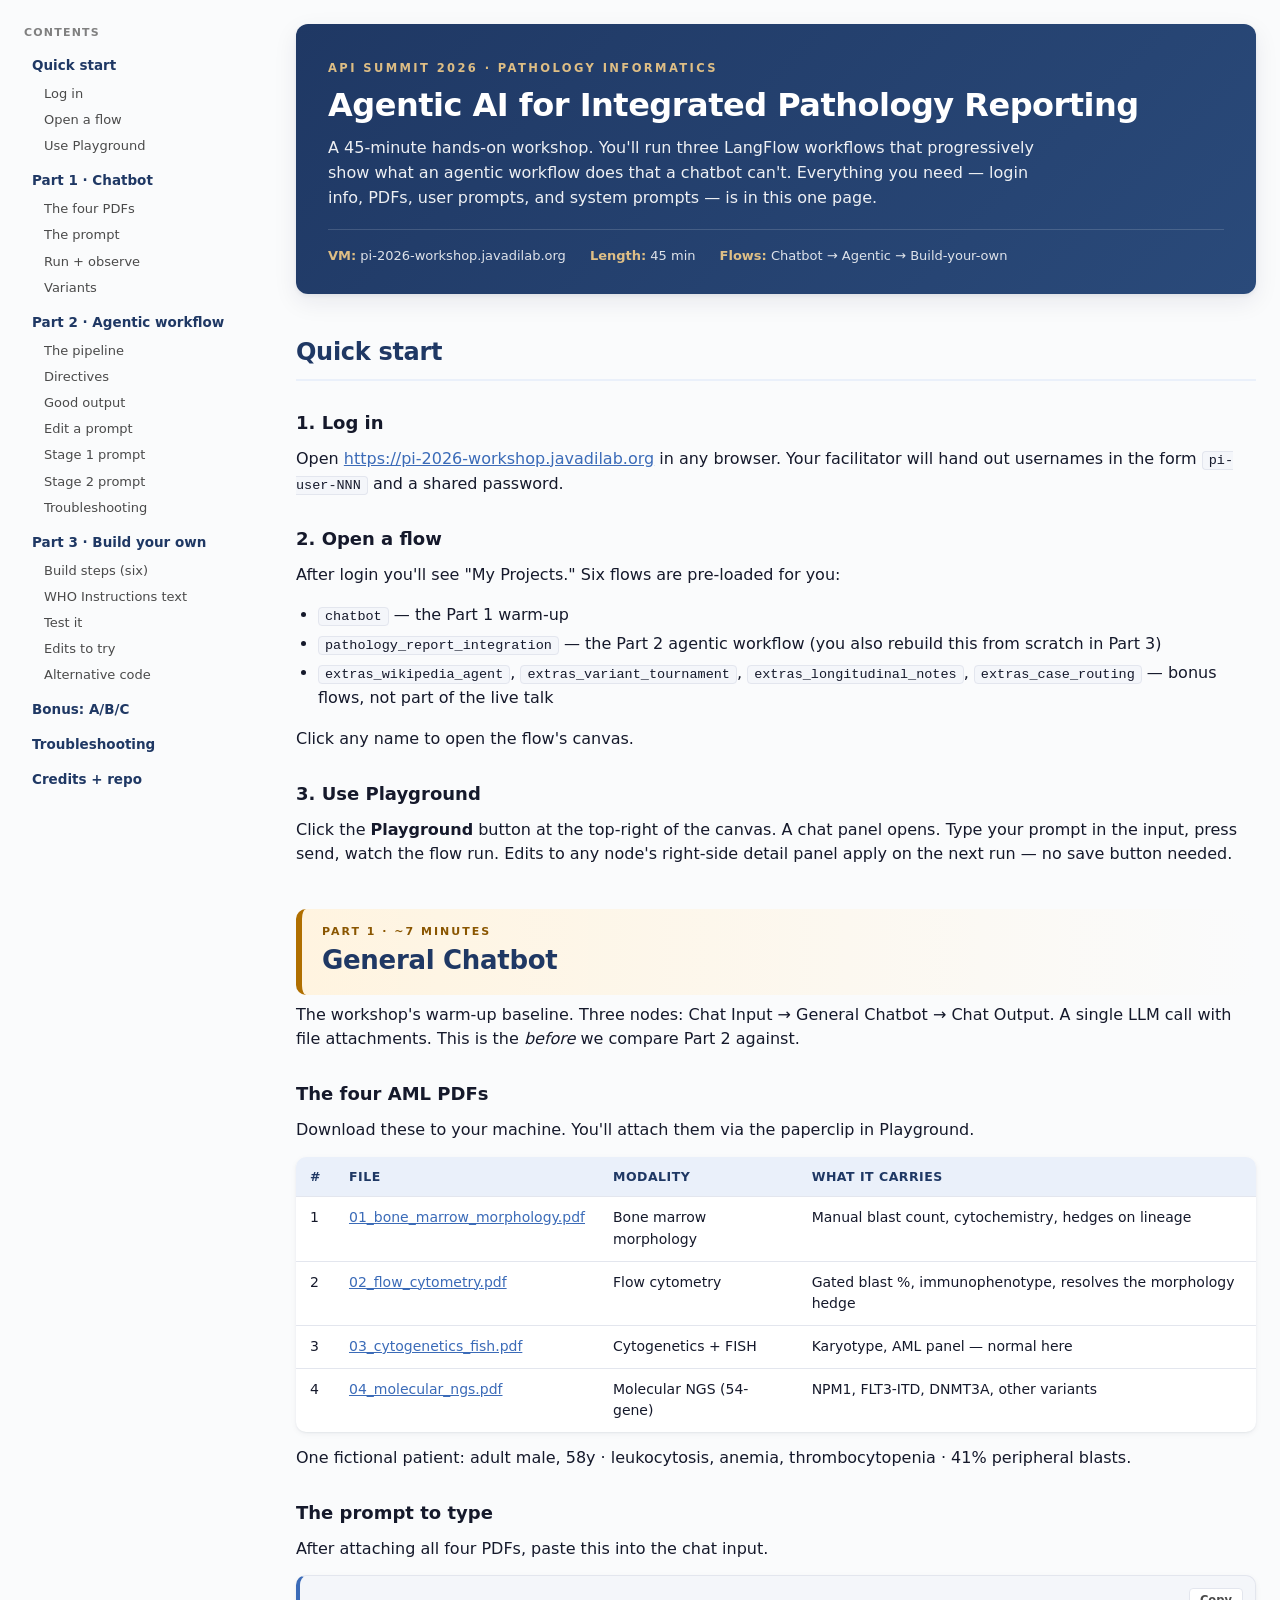
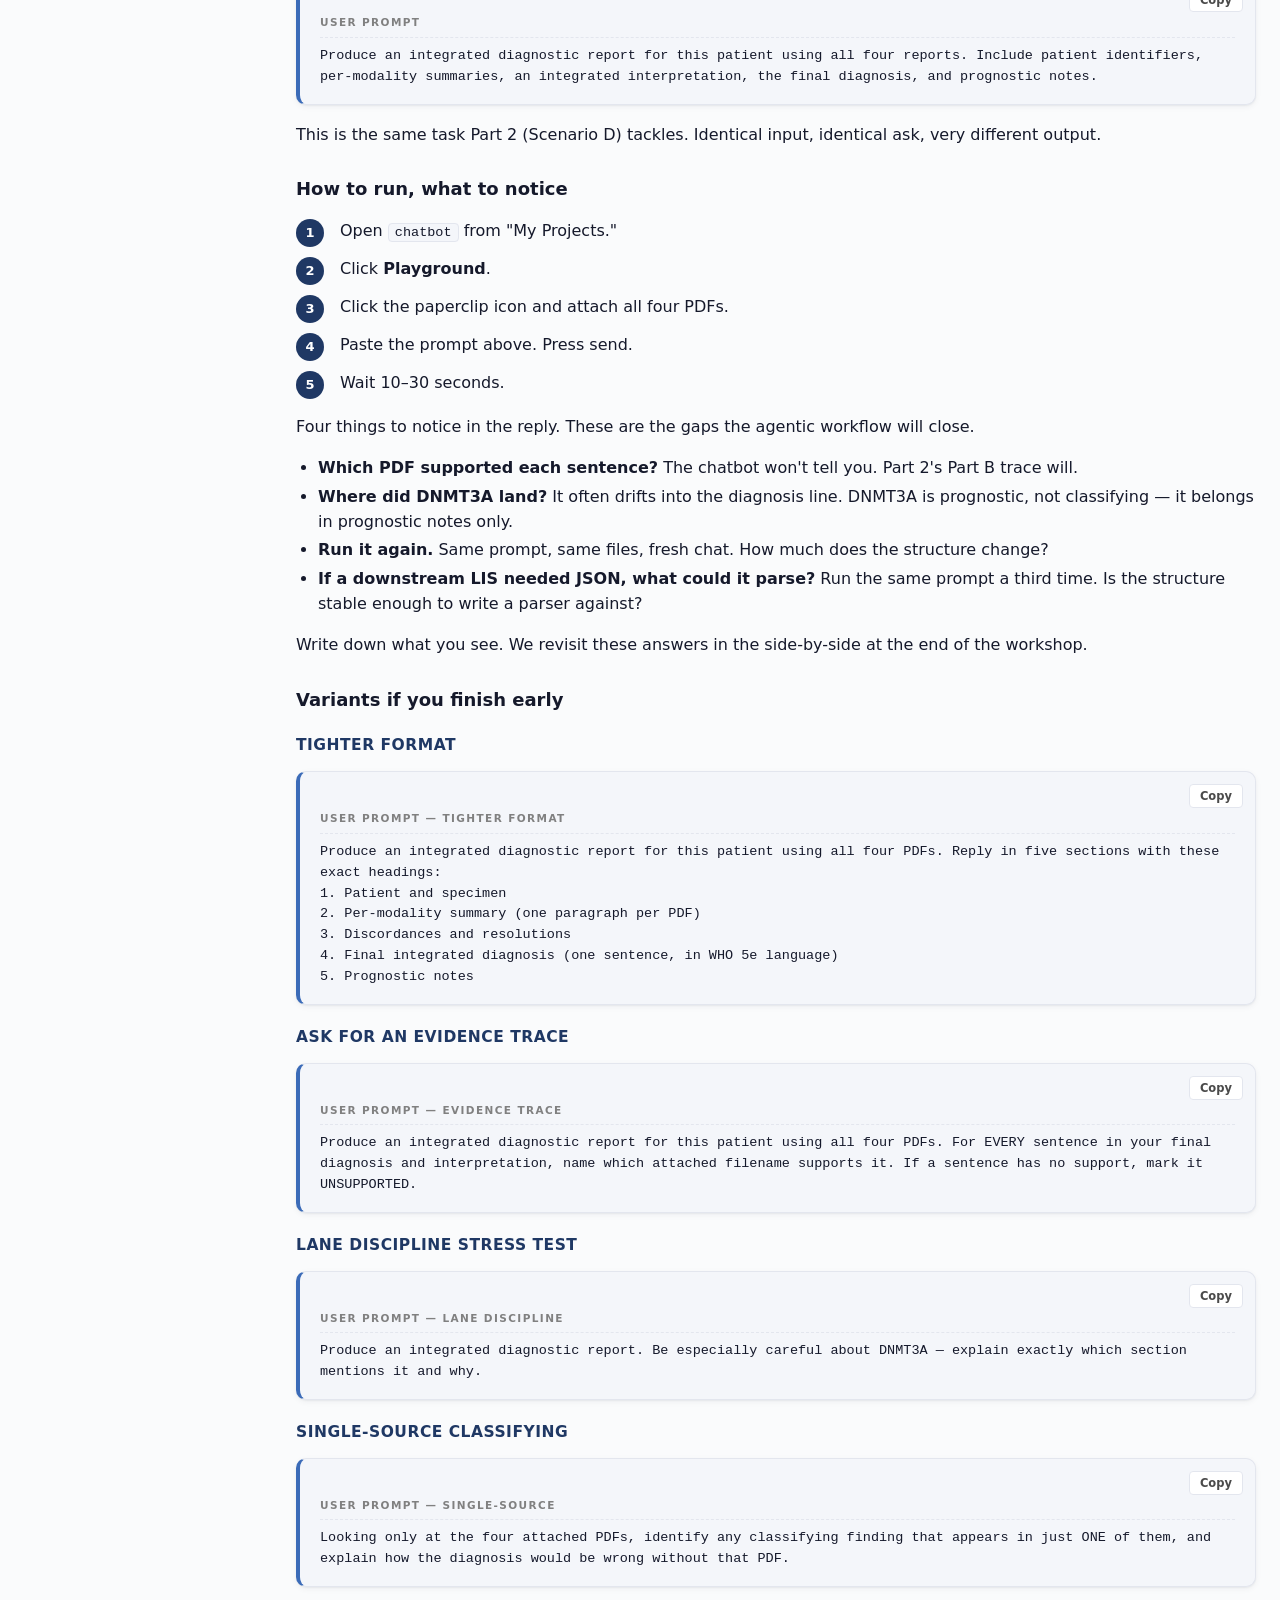
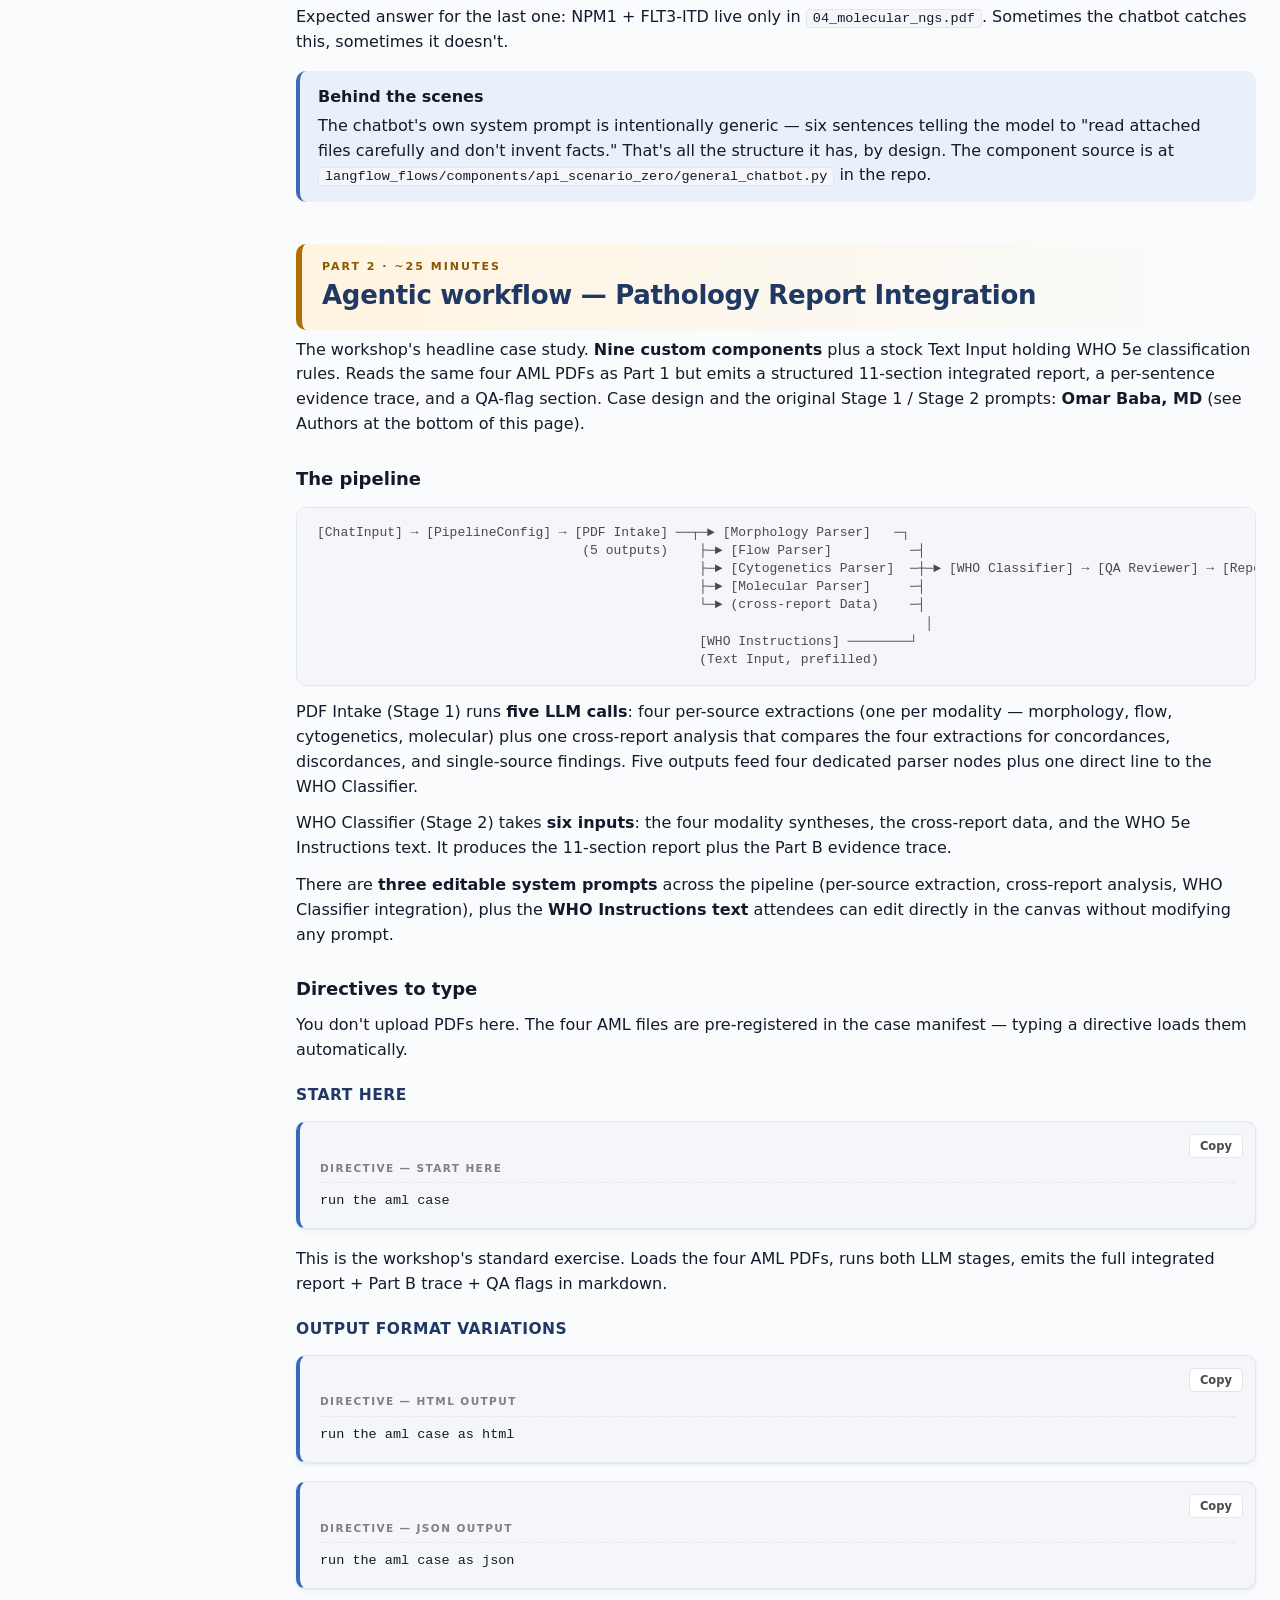
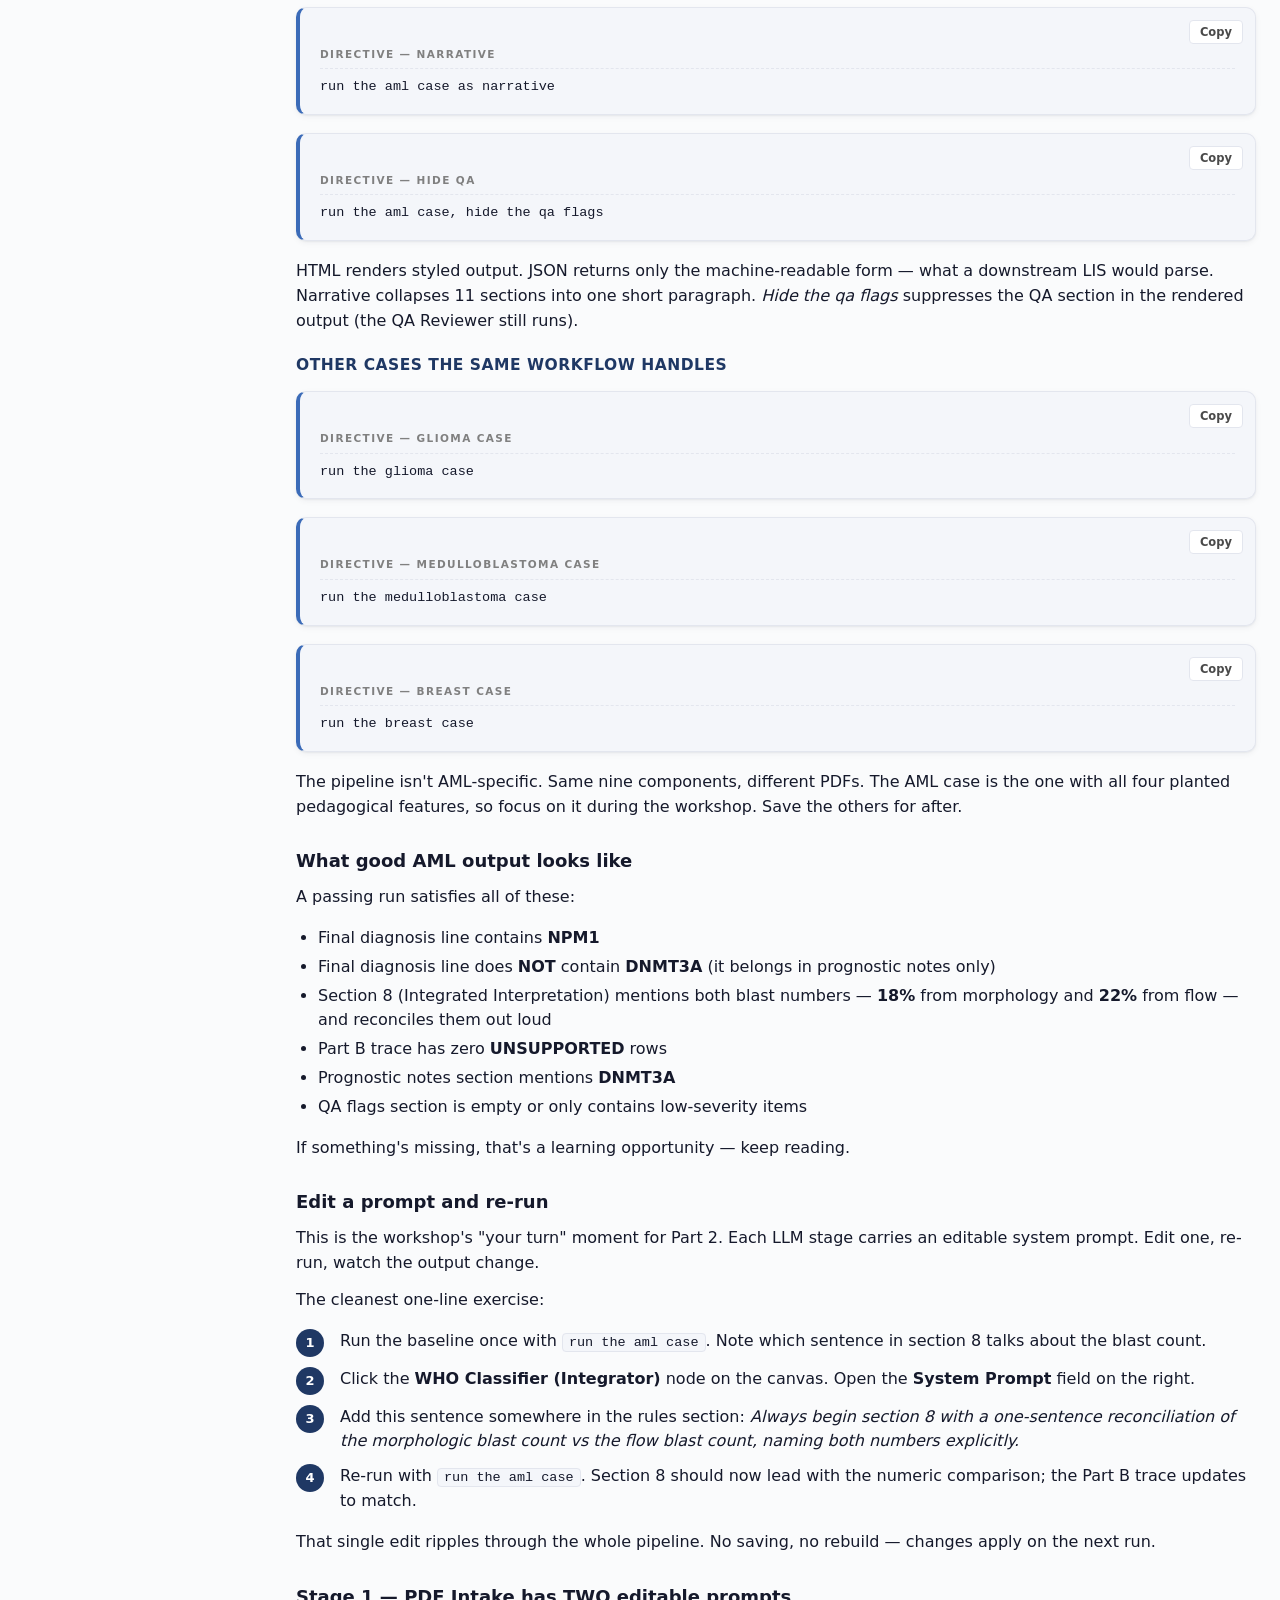
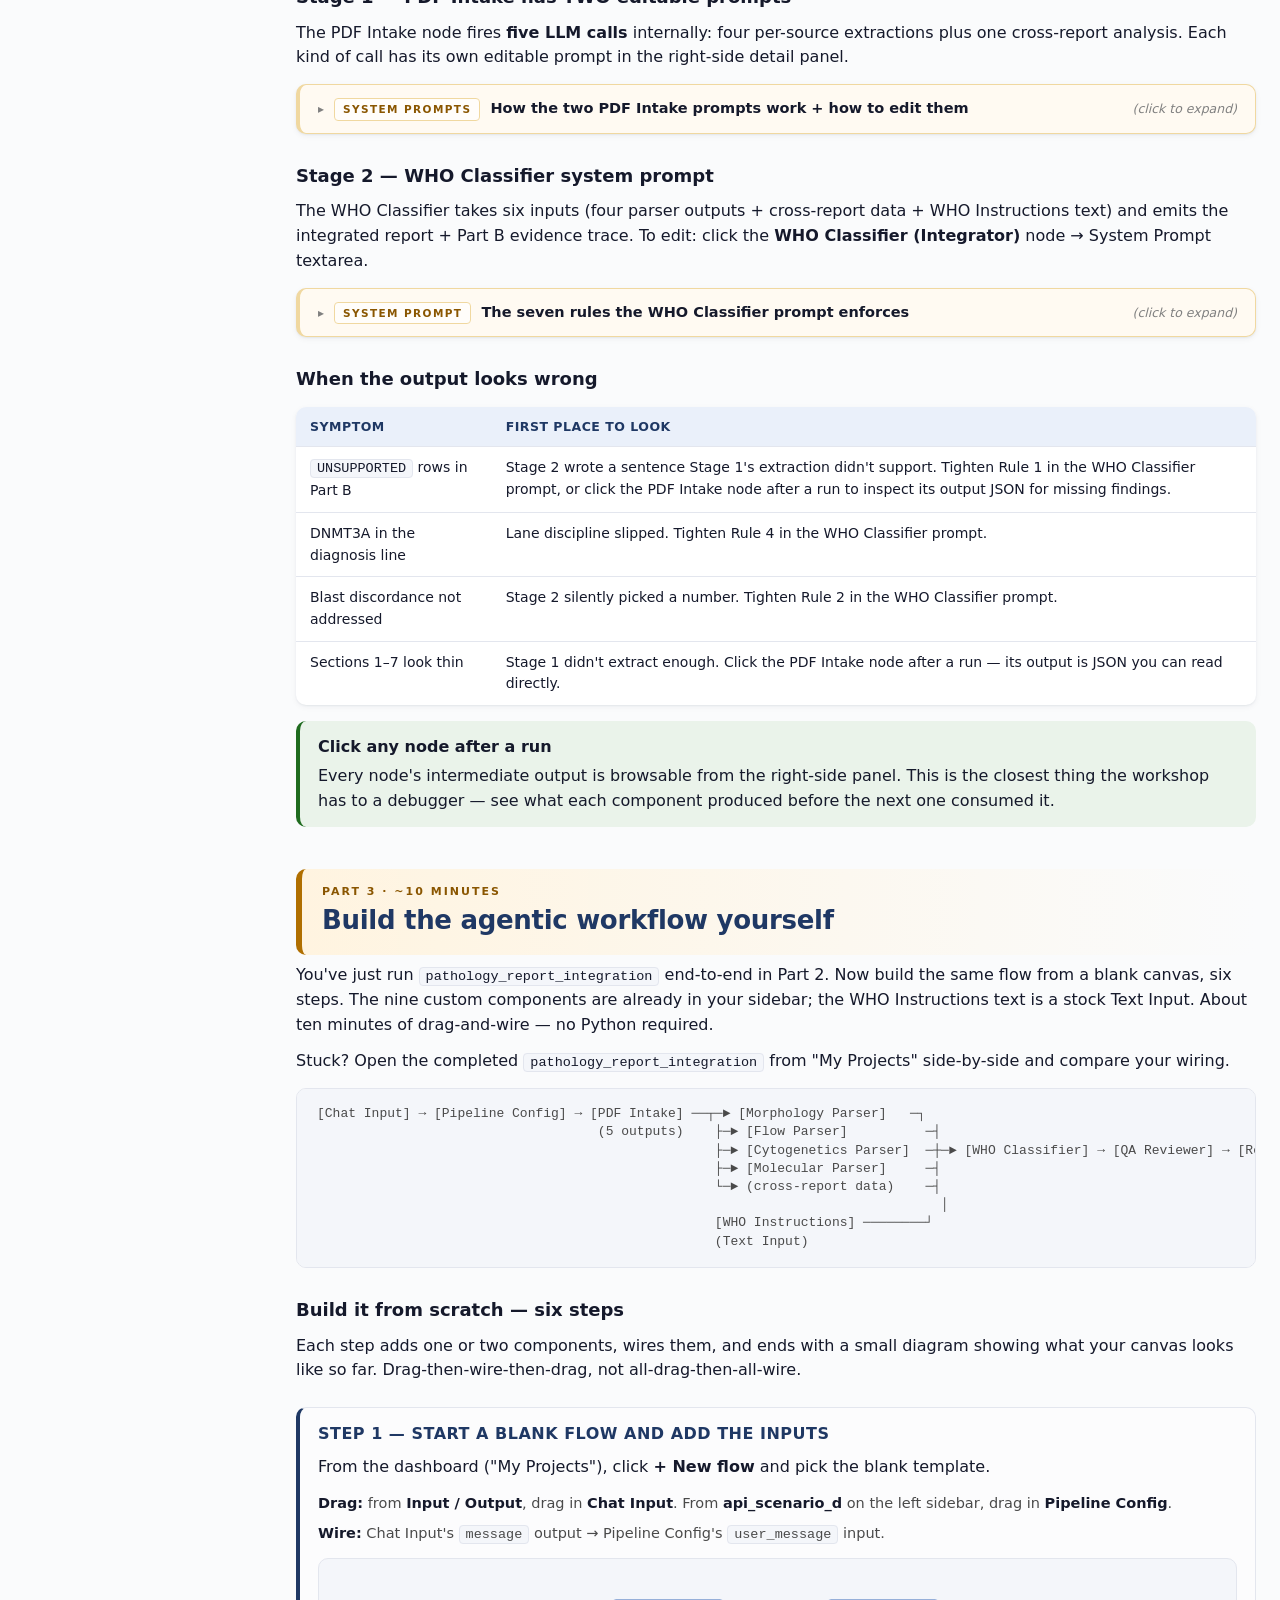
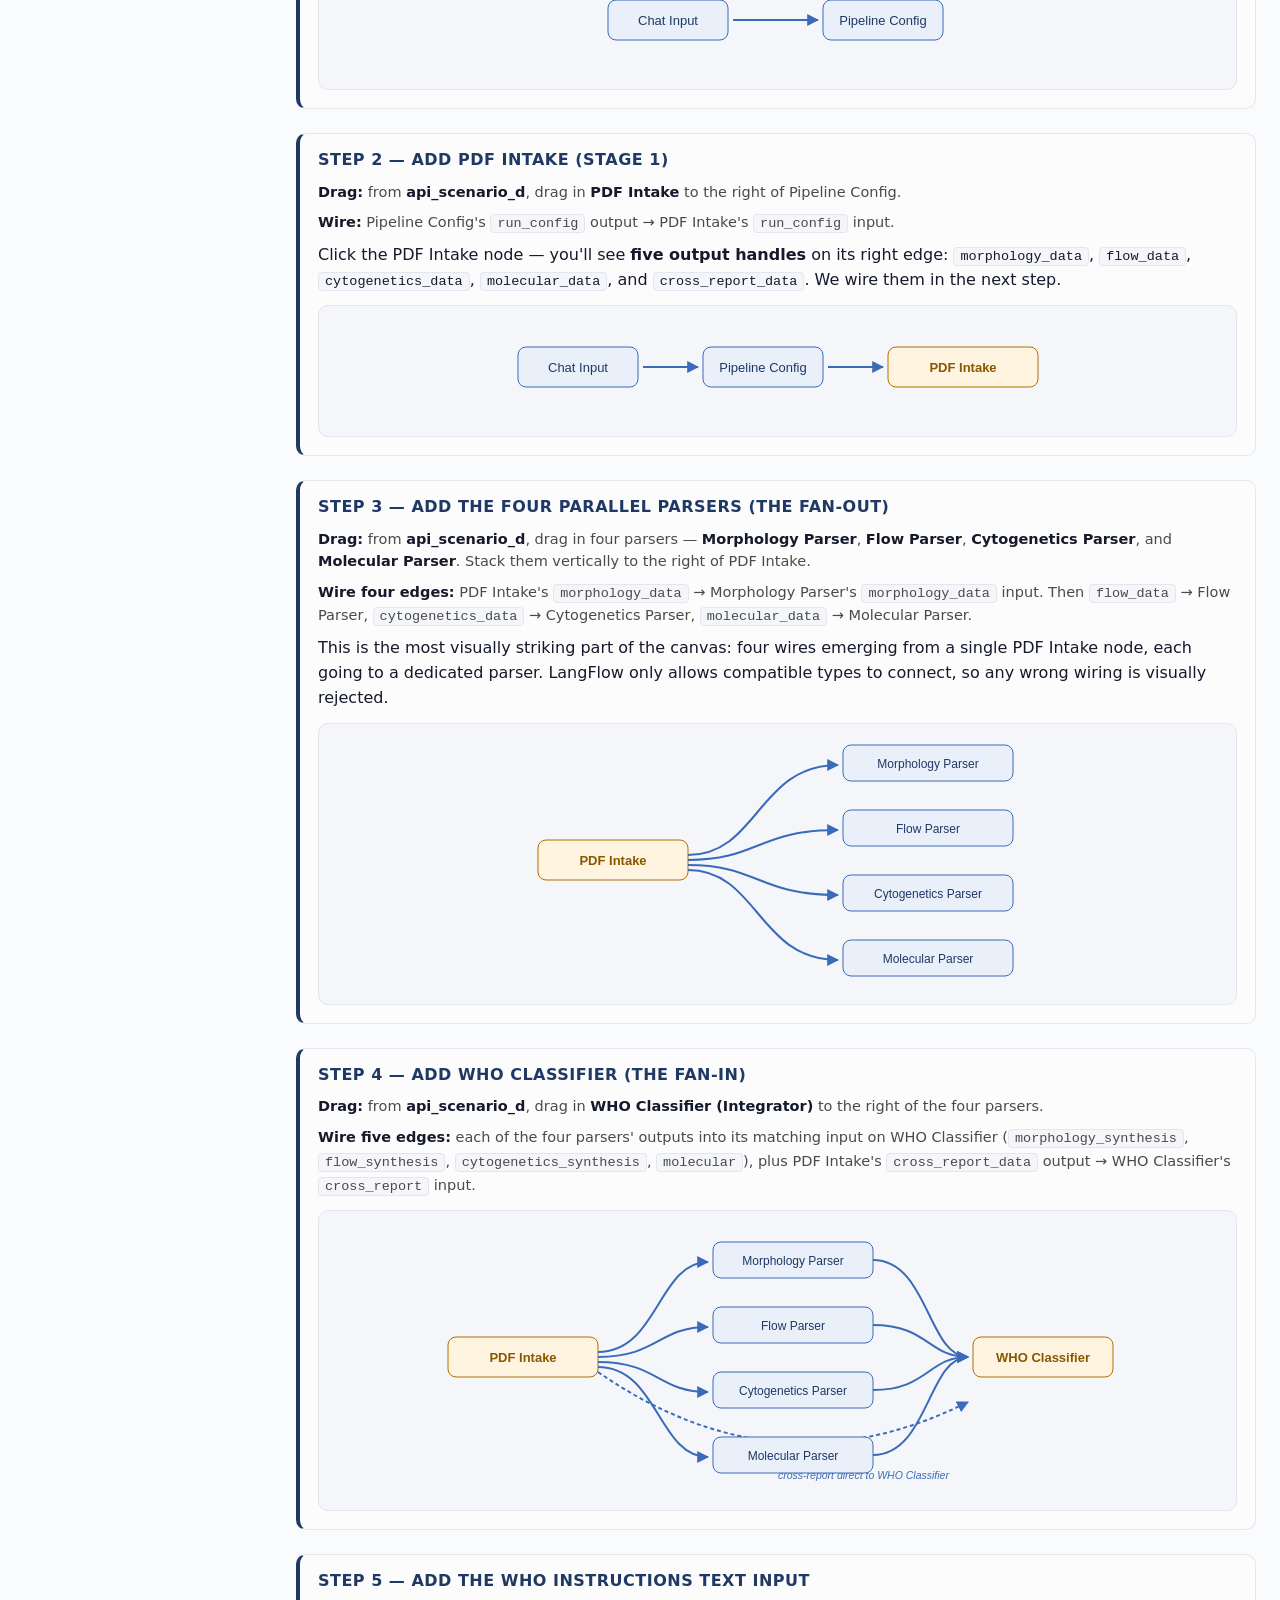
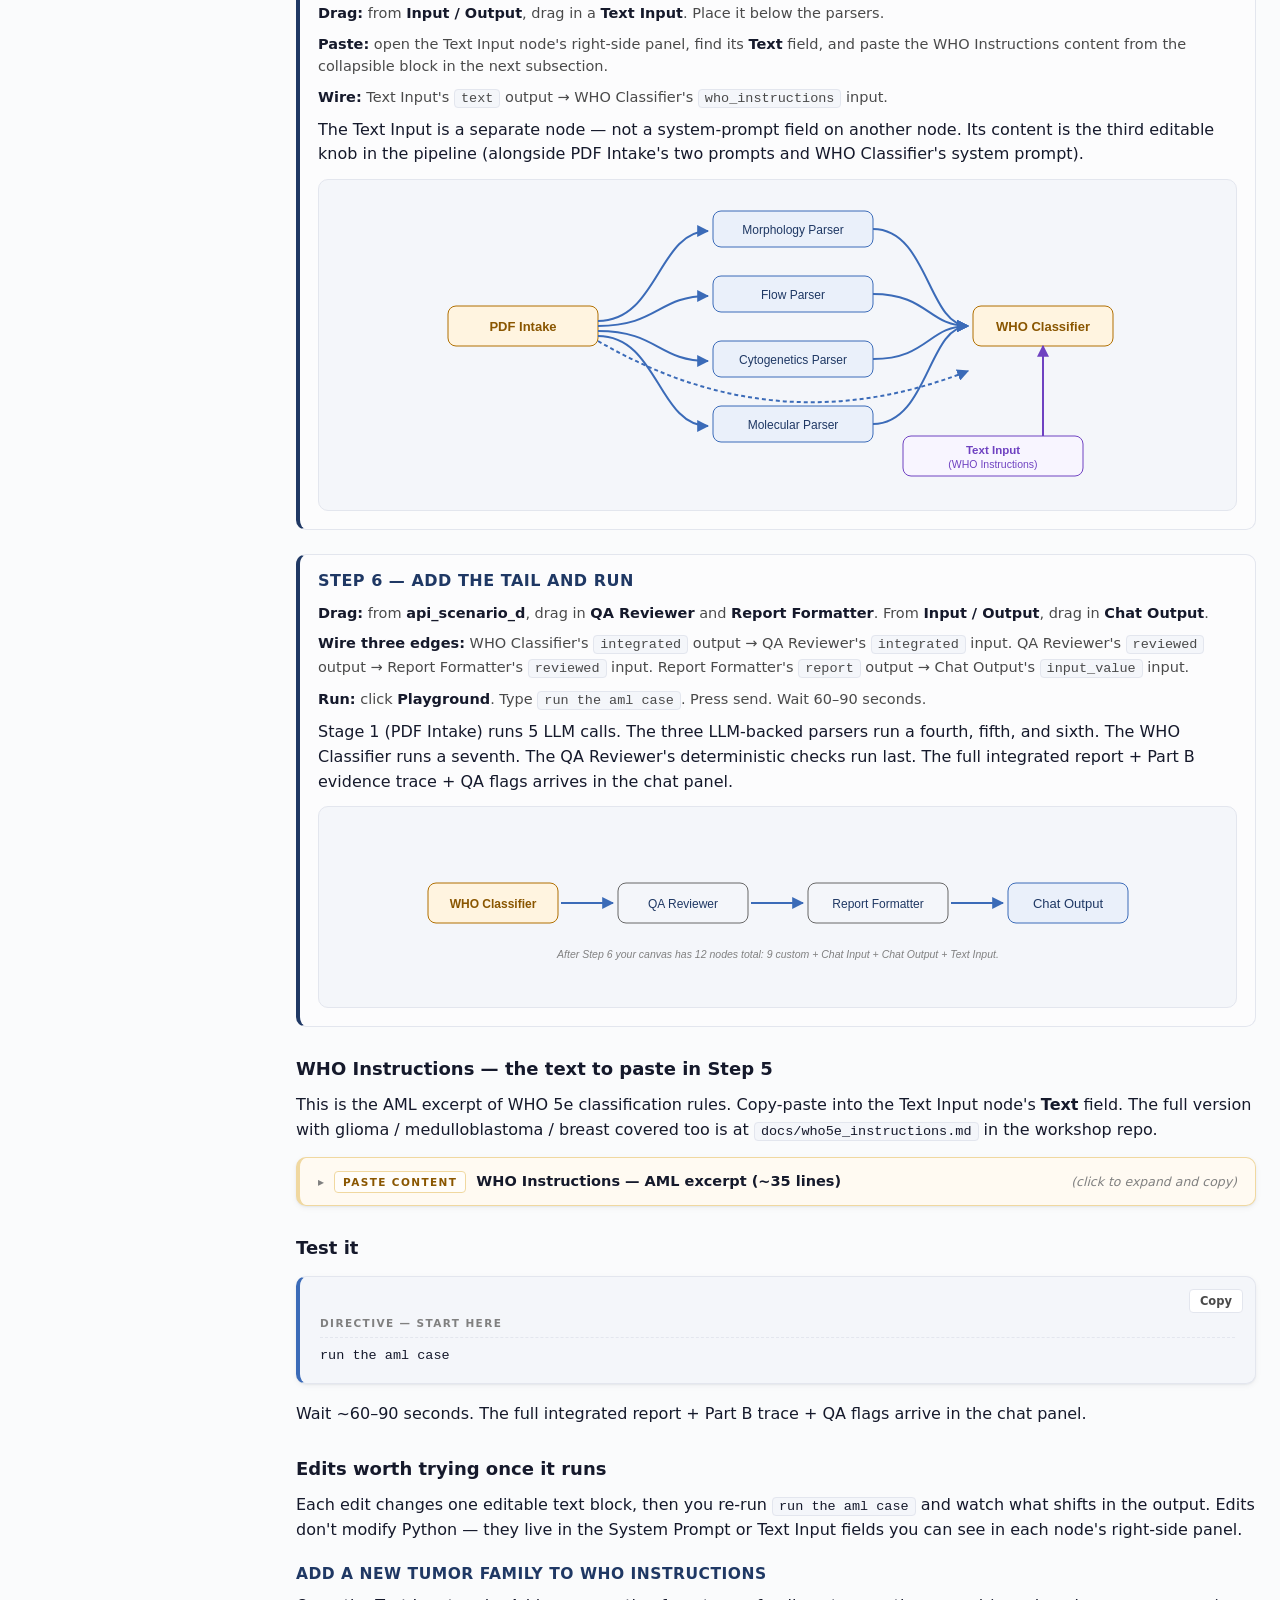
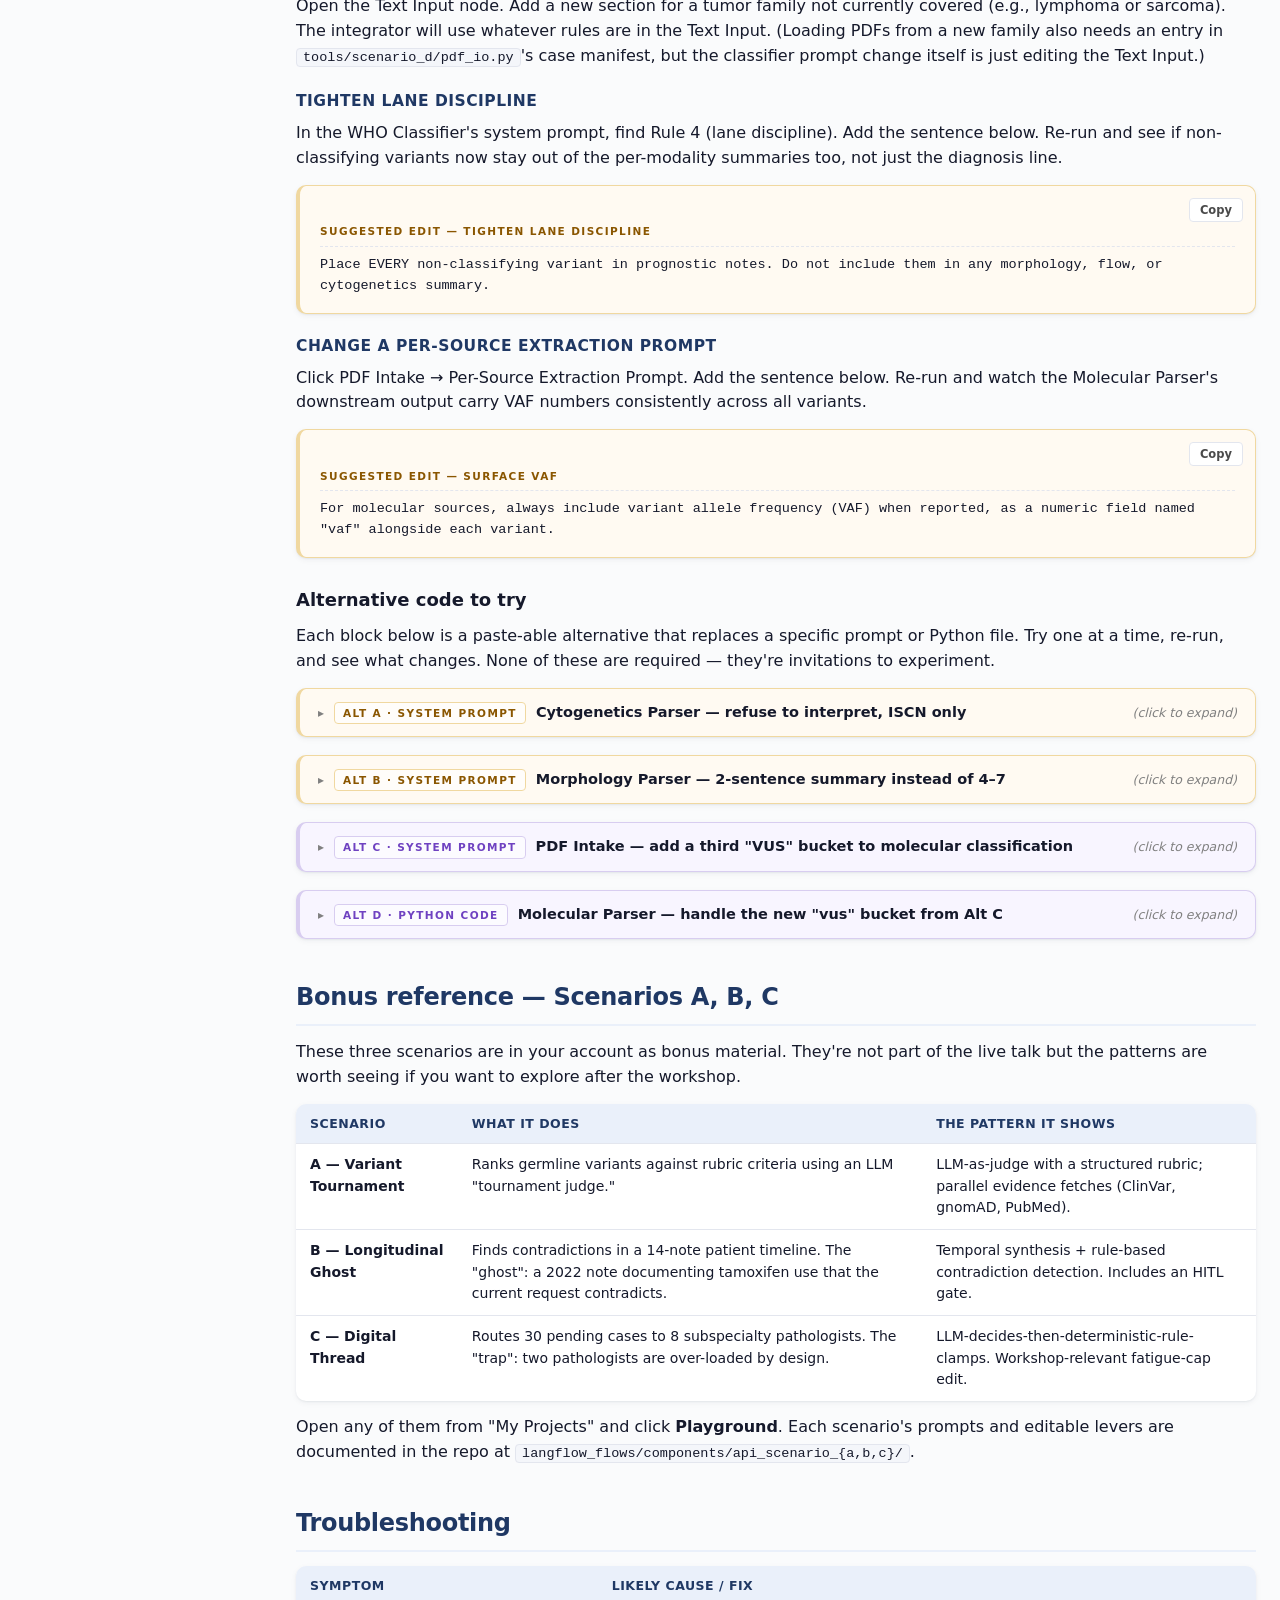
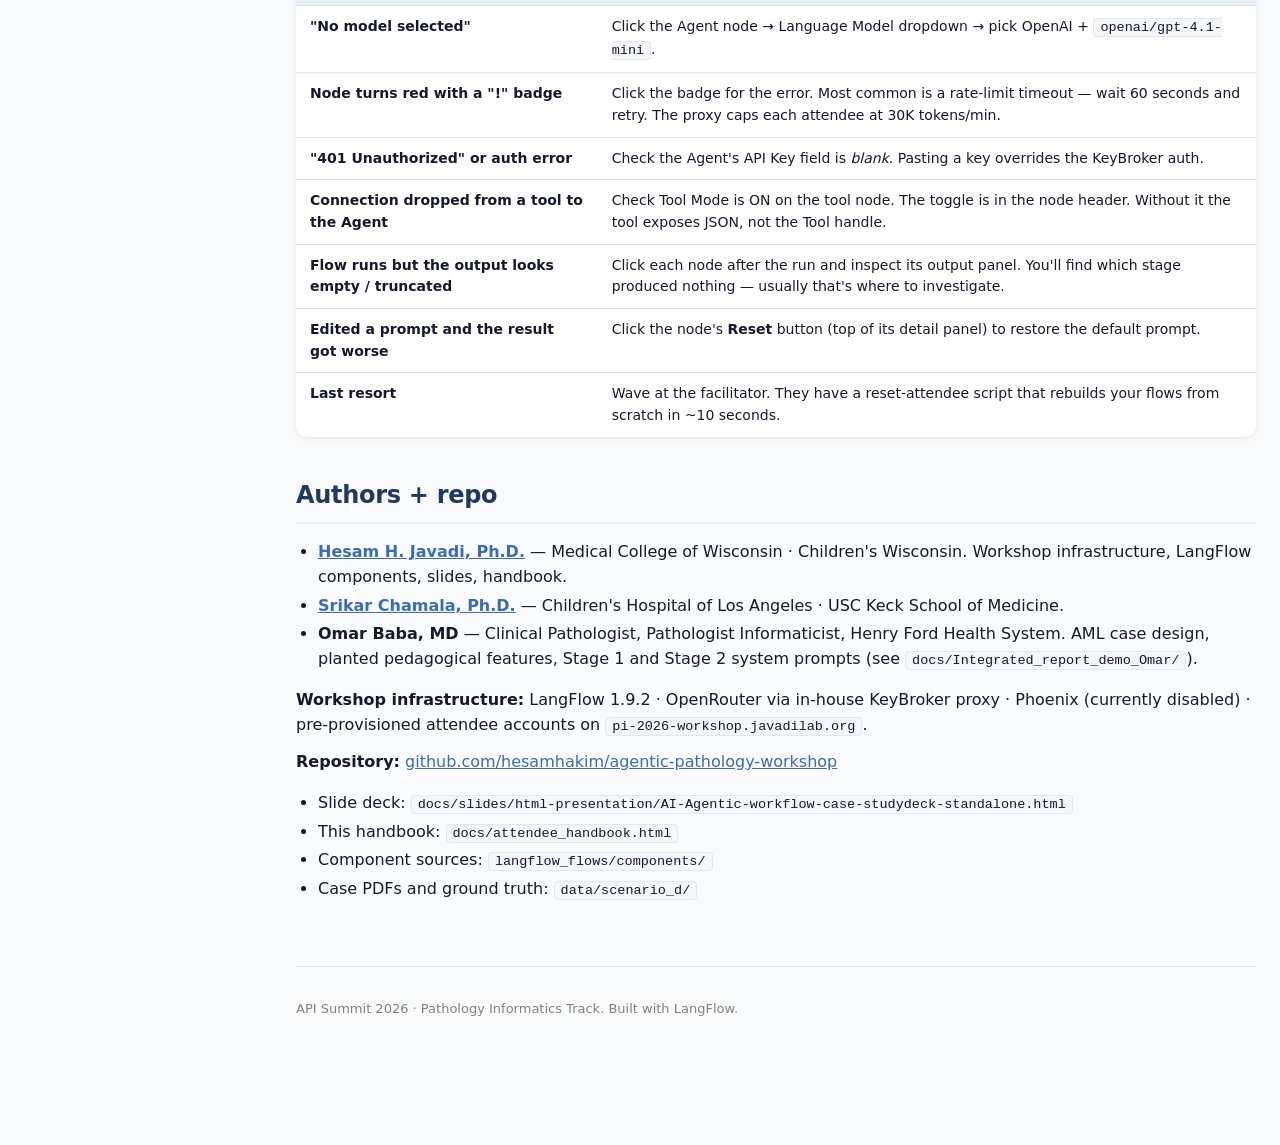
==== commit d8ef1060: "docs(handbook): v2 — color-coded blocks, collapsibles, sequential build steps Substantial attendee-f" ====
--- a/docs/attendee_handbook.html
+++ b/docs/attendee_handbook.html
@@ -203,6 +203,11 @@
   .prompt.user {
     border-left-color: var(--blue-light);
   }
+  .prompt.code {
+    border-left-color: #6f42c1;
+    background: #f8f5ff;
+    border-color: #d8cdf0;
+  }
   .prompt-label {
     display: inline-block;
     font-family: var(--font-sans);
@@ -217,6 +222,109 @@
     width: 100%;
   }
   .prompt.system .prompt-label { color: var(--amber-dark); }
+  .prompt.code   .prompt-label { color: #6f42c1; }
+  /* ---------- Collapsible prompts (long blocks closed by default) ---------- */
+  details.prompt-collapsible {
+    margin: 14px 0 18px;
+    border-radius: var(--r-card);
+    background: var(--gray-fill);
+    border: 1px solid var(--gray-line);
+    border-left: 4px solid var(--blue-light);
+    box-shadow: var(--shadow-sm);
+    overflow: hidden;
+  }
+  details.prompt-collapsible.system { border-left-color: var(--amber); background: #fffaf2; border-color: #f0d8a0; }
+  details.prompt-collapsible.user   { border-left-color: var(--blue-light); }
+  details.prompt-collapsible.code   { border-left-color: #6f42c1; background: #f8f5ff; border-color: #d8cdf0; }
+  details.prompt-collapsible > summary {
+    cursor: pointer;
+    list-style: none;
+    padding: 12px 18px;
+    user-select: none;
+    display: flex;
+    align-items: baseline;
+    gap: 10px;
+    flex-wrap: wrap;
+  }
+  details.prompt-collapsible > summary::-webkit-details-marker { display: none; }
+  details.prompt-collapsible > summary::before {
+    content: "▸";
+    color: var(--gray-2);
+    font-size: 12px;
+    transition: transform 0.15s;
+    display: inline-block;
+  }
+  details.prompt-collapsible[open] > summary::before {
+    transform: rotate(90deg);
+  }
+  details.prompt-collapsible > summary .badge {
+    display: inline-block;
+    font-family: var(--font-sans);
+    font-size: 10.5px;
+    text-transform: uppercase;
+    letter-spacing: 1.4px;
+    font-weight: 700;
+    color: var(--gray-2);
+    background: rgba(255,255,255,0.6);
+    padding: 2px 8px;
+    border-radius: 4px;
+    border: 1px solid var(--gray-line);
+  }
+  details.prompt-collapsible.system > summary .badge { color: var(--amber-dark); border-color: #f0d8a0; }
+  details.prompt-collapsible.code   > summary .badge { color: #6f42c1; border-color: #d8cdf0; }
+  details.prompt-collapsible > summary .summary-title {
+    font-weight: 600;
+    color: var(--ink);
+    font-size: 14.5px;
+  }
+  details.prompt-collapsible > summary .summary-hint {
+    color: var(--gray-2);
+    font-size: 12.5px;
+    font-style: italic;
+    margin-left: auto;
+  }
+  details.prompt-collapsible > .collapsible-body {
+    padding: 0 20px 16px;
+    font-family: var(--font-mono);
+    font-size: 13.5px;
+    line-height: 1.55;
+    white-space: pre-wrap;
+    color: var(--ink);
+    position: relative;
+  }
+  details.prompt-collapsible > .collapsible-body.prose {
+    font-family: var(--font-sans);
+    white-space: normal;
+  }
+  /* ---------- Inline SVG schematic diagrams (build-from-scratch steps) ---------- */
+  .build-step-diagram {
+    margin: 12px 0 4px;
+    background: var(--gray-fill);
+    border: 1px solid var(--gray-line);
+    border-radius: var(--r-card);
+    padding: 16px;
+    text-align: center;
+  }
+  .build-step-diagram svg { max-width: 100%; height: auto; }
+  .build-step {
+    margin: 24px 0;
+    padding: 14px 18px;
+    background: #fcfcfd;
+    border: 1px solid var(--gray-line);
+    border-left: 4px solid var(--blue);
+    border-radius: var(--r-card);
+  }
+  .build-step h4 {
+    margin: 0 0 6px;
+    color: var(--blue);
+    font-size: 16px;
+  }
+  .build-step .step-action {
+    margin: 8px 0 4px;
+    color: var(--gray);
+    font-size: 14.5px;
+  }
+  .build-step .step-action strong { color: var(--ink); }
   .copy-btn {
     position: absolute;
     top: 12px;
@@ -375,6 +483,11 @@
     a { color: inherit; text-decoration: none; }
     .prompt { page-break-inside: avoid; }
     h2, h3, .part-banner { page-break-after: avoid; }
+    /* Force all collapsibles open when printing */
+    details.prompt-collapsible[open],
+    details.prompt-collapsible { overflow: visible; }
+    details.prompt-collapsible > .collapsible-body { display: block !important; }
+    details.prompt-collapsible > summary::before { display: none; }
   }
   /* ---------- Responsive ---------- */
   @media (max-width: 900px) {
@@ -420,12 +533,11 @@
     </li>
     <li><a href="#part3">Part 3 · Build your own</a>
       <ol>
-        <li><a href="#rb-build">Build steps</a></li>
-        <li><a href="#rb-instructions">Agent instructions</a></li>
-        <li><a href="#rb-tests">Test prompts</a></li>
-        <li><a href="#rb-gotchas">Gotchas</a></li>
+        <li><a href="#rb-build">Build steps (six)</a></li>
+        <li><a href="#rb-instructions">WHO Instructions text</a></li>
+        <li><a href="#rb-test">Test it</a></li>
         <li><a href="#rb-edits">Edits to try</a></li>
-        <li><a href="#rb-tools">Tool actions</a></li>
+        <li><a href="#rb-alternatives">Alternative code</a></li>
       </ol>
     </li>
     <li><a href="#bonus">Bonus: A/B/C</a></li>
@@ -647,37 +759,45 @@
 <p>That single edit ripples through the whole pipeline. No saving, no rebuild — changes apply on the next run.</p>
 
 <h3 id="d-stage1-prompt">Stage 1 — PDF Intake has TWO editable prompts</h3>
-<p>The new PDF Intake fires five LLM calls under the hood: four per-source extractions and one cross-report analysis. Each kind of call uses a separate editable system prompt — both visible in the right-side detail panel when you click the PDF Intake node:</p>
-
-<ol>
-  <li><strong>Per-Source Extraction Prompt</strong>: applies to all four per-source LLM calls. Tells the model how to read ONE component report (morphology, flow, cytogenetics, or molecular) and emit a structured JSON of that source's findings. The model adapts based on the source_id header in each call. Rules cover: extract-not-interpret, verbatim_support on every finding, classifying=true/false on every variant.</li>
-  <li><strong>Cross-Report Analysis Prompt</strong>: runs after the four per-source extractions finish. Reads the four per-source JSONs and emits concordances, discordances (with resolution + basis), and single-source findings.</li>
-</ol>
-
-<p>The full text of both prompts lives in the component source at <code>langflow_flows/components/api_scenario_d/d2_pdf_intake.py</code> (look for <code>DEFAULT_PER_SOURCE_PROMPT</code> and <code>DEFAULT_CROSS_REPORT_PROMPT</code>). It's also visible directly in the LangFlow canvas — click the PDF Intake node and the textareas show the current values.</p>
-
-<p>To edit: open one of the textareas in the PDF Intake's right-side panel, paste your edited version, then run. Edits to the per-source prompt change what gets extracted from every PDF; edits to the cross-report prompt change how concordances and discordances are derived. The cross-report prompt is where lane-discipline detection lives.</p>
+<p>The PDF Intake node fires <strong>five LLM calls</strong> internally: four per-source extractions plus one cross-report analysis. Each kind of call has its own editable prompt in the right-side detail panel.</p>
+
+<details class="prompt-collapsible system">
+  <summary>
+    <span class="badge">System prompts</span>
+    <span class="summary-title">How the two PDF Intake prompts work + how to edit them</span>
+    <span class="summary-hint">(click to expand)</span>
+  </summary>
+  <div class="collapsible-body prose">
+    <p><strong>Per-Source Extraction Prompt</strong> — applies to all four per-source LLM calls. Tells the model how to read ONE component report (morphology, flow, cytogenetics, or molecular) and emit a structured JSON of that source's findings. The model adapts based on the source_id header in each call. Rules cover: extract-not-interpret, verbatim_support on every finding, classifying=true/false on every variant.</p>
+    <p><strong>Cross-Report Analysis Prompt</strong> — runs after the four per-source extractions finish. Reads the four per-source JSONs and emits concordances, discordances (with resolution + basis), and single-source findings.</p>
+    <p>Full text of both prompts lives in <code>langflow_flows/components/api_scenario_d/d2_pdf_intake.py</code> (see <code>DEFAULT_PER_SOURCE_PROMPT</code> and <code>DEFAULT_CROSS_REPORT_PROMPT</code>) and is visible in the PDF Intake node's right-side panel.</p>
+    <p><strong>To edit:</strong> click the PDF Intake node → right-side panel → either System Prompt textarea → paste your edited version → run. Edits to the per-source prompt change what gets extracted from every PDF; edits to the cross-report prompt change how concordances, discordances, and single-source findings are derived.</p>
+  </div>
+</details>
 
 <h3 id="d-stage2-prompt">Stage 2 — WHO Classifier system prompt</h3>
-<p>How the four parser outputs + cross-report data + WHO Instructions become the integrated report and the per-sentence trace. To edit: click the <strong>WHO Classifier (Integrator)</strong> node → right-side panel → System Prompt textarea.</p>
-
-<p>The full text of the system prompt lives in the component source at <code>langflow_flows/components/api_scenario_d/d2_who_classifier.py</code> (look for <code>DEFAULT_SYSTEM_PROMPT</code>) and is visible directly in the LangFlow canvas — click the WHO Classifier node and the textarea shows the current value.</p>
-
-<p>Key rules the prompt enforces (paraphrased):</p>
-
-<ol>
-  <li><strong>Use only what you were given.</strong> Every clinical claim in the interpretation and final diagnosis must trace to one of the four parser inputs, the cross-report data, or a classification rule from the WHO Instructions block.</li>
-  <li><strong>Resolve discordances out loud.</strong> Each discordance the cross-report block surfaces must be addressed explicitly — name the conflicting numbers, state the resolution, state why it holds.</li>
-  <li><strong>Name single-source findings.</strong> Any finding the cross-report marks as single-source must be flagged plainly in the interpretation.</li>
-  <li><strong>Lane discipline.</strong> A variant in the <code>prognostic_variants</code> list (from the Molecular Parser) belongs in molecular summary + prognostic notes, NEVER in the final diagnosis line.</li>
-  <li><strong>Diagnosis in classification terms.</strong> Apply the WHO Instructions block to translate the combined findings into formal WHO/ICC language.</li>
-  <li><strong>Carry limitations forward.</strong> Any stated limitations from any modality are reflected in <code>limitations_pending</code>.</li>
-  <li><strong>Evidence trace integrity.</strong> Every sentence in the interpretation and final diagnosis must have a row in the evidence trace; any row marked <code>UNSUPPORTED</code> is a pipeline failure caught by the QA Reviewer downstream.</li>
-</ol>
-
-<p><strong>What this prompt buys you.</strong> Rule 1 turns "no hallucinations" from a hope into a structural constraint. Rule 2 forces the 18% vs 22% blast discordance into the interpretation explicitly. Rule 3 makes NPM1 / FLT3-ITD's single-source role visible in the diagnosis. Rule 4 is the lane-discipline rule that keeps DNMT3A out of the diagnosis line. Rule 5 is what makes the WHO Instructions text node meaningful — without it, the integrator would have no reference to apply.</p>
-
-<p>Note that WHO 5e classification rules themselves are NOT in this system prompt — they're in the separate WHO Instructions Text Input node feeding into the WHO Classifier. Edit those rules directly in that node without touching this prompt.</p>
+<p>The WHO Classifier takes six inputs (four parser outputs + cross-report data + WHO Instructions text) and emits the integrated report + Part B evidence trace. To edit: click the <strong>WHO Classifier (Integrator)</strong> node → System Prompt textarea.</p>
+
+<details class="prompt-collapsible system">
+  <summary>
+    <span class="badge">System prompt</span>
+    <span class="summary-title">The seven rules the WHO Classifier prompt enforces</span>
+    <span class="summary-hint">(click to expand)</span>
+  </summary>
+  <div class="collapsible-body prose">
+    <p>Full text lives in <code>langflow_flows/components/api_scenario_d/d2_who_classifier.py</code> (see <code>DEFAULT_SYSTEM_PROMPT</code>). Paraphrased:</p>
+    <ol>
+      <li><strong>Use only what you were given.</strong> Every clinical claim in interpretation/diagnosis must trace to a parser input, the cross-report data, or a classification rule from the WHO Instructions block.</li>
+      <li><strong>Resolve discordances out loud.</strong> Each discordance is named, with both numbers + the resolution + why it holds.</li>
+      <li><strong>Name single-source findings.</strong> Findings the cross-report marks as single-source are flagged plainly in the interpretation.</li>
+      <li><strong>Lane discipline.</strong> A variant in <code>prognostic_variants</code> belongs in molecular summary + prognostic notes, NEVER in the final diagnosis line.</li>
+      <li><strong>Diagnosis in classification terms.</strong> Apply the WHO Instructions block to translate combined findings into formal WHO/ICC language.</li>
+      <li><strong>Carry limitations forward.</strong> Stated limitations from any modality go in <code>limitations_pending</code>.</li>
+      <li><strong>Evidence trace integrity.</strong> Every sentence in interpretation + diagnosis has a trace row; any <code>UNSUPPORTED</code> row is a pipeline failure caught by the QA Reviewer.</li>
+    </ol>
+    <p>Note that the WHO 5e classification rules themselves are NOT in this prompt — they're in the separate WHO Instructions Text Input node. Edit those rules directly in that node without touching this prompt.</p>
+  </div>
+</details>
 
 <h3 id="d-troubleshoot">When the output looks wrong</h3>
 
@@ -706,7 +826,7 @@
   </div>
 </div>
 
-<p>You've just run <code>pathology_report_integration</code> end-to-end in Part 2. Now build the same flow from a blank canvas. The nine custom components are already in your sidebar; the WHO Instructions text is a stock Text Input. About ten minutes of drag-and-wire — no code.</p>
+<p>You've just run <code>pathology_report_integration</code> end-to-end in Part 2. Now build the same flow from a blank canvas, six steps. The nine custom components are already in your sidebar; the WHO Instructions text is a stock Text Input. About ten minutes of drag-and-wire — no Python required.</p>
 
 <p>Stuck? Open the completed <code>pathology_report_integration</code> from "My Projects" side-by-side and compare your wiring.</p>
 
@@ -719,24 +839,207 @@
                                                    [WHO Instructions] ────────┘
                                                    (Text Input)</pre>
 
-<h3 id="rb-build">Build it from scratch</h3>
-
-<ol class="steps">
-  <li>Create a new blank flow in your account ("My Projects" → "+ New flow").</li>
-  <li>From the left-sidebar components panel, find <strong>api_scenario_d</strong>. Drag all nine custom components onto the canvas: <strong>Pipeline Config</strong>, <strong>PDF Intake</strong>, <strong>Morphology Parser</strong>, <strong>Flow Parser</strong>, <strong>Cytogenetics Parser</strong>, <strong>Molecular Parser</strong>, <strong>WHO Classifier</strong>, <strong>QA Reviewer</strong>, <strong>Report Formatter</strong>.</li>
-  <li>From <strong>Input/Output</strong>, drag in <strong>Chat Input</strong>, <strong>Chat Output</strong>, and a <strong>Text Input</strong> (the Text Input becomes the WHO Instructions node).</li>
-  <li>Wire the spine (6 edges): Chat Input → Pipeline Config → PDF Intake → WHO Classifier → QA Reviewer → Report Formatter → Chat Output.</li>
-  <li>Wire the fan-out from PDF Intake (5 edges): <code>morphology_data</code> → Morphology Parser, <code>flow_data</code> → Flow Parser, <code>cytogenetics_data</code> → Cytogenetics Parser, <code>molecular_data</code> → Molecular Parser, <code>cross_report_data</code> → WHO Classifier's <code>cross_report</code> input.</li>
-  <li>Wire the fan-in to WHO Classifier (4 edges): each parser's output → its matching input on the integrator (<code>morphology_synthesis</code>, <code>flow_synthesis</code>, <code>cytogenetics_synthesis</code>, <code>molecular</code>).</li>
-  <li>Open the Text Input node. Paste the WHO Instructions content (the next section). Wire its <code>text</code> output → WHO Classifier's <code>who_instructions</code> input.</li>
-  <li>Click <strong>Playground</strong>. Type <code>run the aml case</code>. Press send.</li>
-</ol>
-
-<h3 id="rb-instructions">WHO Instructions text (paste into the Text Input node)</h3>
-
-<p>This is the official WHO 5e classification rules. The full version is at <code>docs/who5e_instructions.md</code> in the workshop repo; a short workshop-friendly excerpt below covers the AML case:</p>
-
-<div class="prompt system">
+<h3 id="rb-build">Build it from scratch — six steps</h3>
+
+<p>Each step adds one or two components, wires them, and ends with a small diagram showing what your canvas looks like so far. Drag-then-wire-then-drag, not all-drag-then-all-wire.</p>
+
+<!-- ============ STEP 1 ============ -->
+<div class="build-step">
+  <h4>Step 1 — Start a blank flow and add the inputs</h4>
+  <p>From the dashboard ("My Projects"), click <strong>+ New flow</strong> and pick the blank template.</p>
+  <p class="step-action"><strong>Drag:</strong> from <strong>Input / Output</strong>, drag in <strong>Chat Input</strong>. From <strong>api_scenario_d</strong> on the left sidebar, drag in <strong>Pipeline Config</strong>.</p>
+  <p class="step-action"><strong>Wire:</strong> Chat Input's <code>message</code> output → Pipeline Config's <code>user_message</code> input.</p>
+  <div class="build-step-diagram">
+    <svg xmlns="http://www.w3.org/2000/svg" viewBox="0 0 360 90" width="360" height="90">
+      <defs>
+        <marker id="arr1" viewBox="0 0 10 10" refX="9" refY="5" markerWidth="6" markerHeight="6" orient="auto-start-reverse"><path d="M0,0 L10,5 L0,10 Z" fill="#3b6bb8"/></marker>
+      </defs>
+      <rect x="10" y="25" width="120" height="40" rx="8" fill="#eaf0fa" stroke="#3b6bb8"/>
+      <text x="70" y="50" font-family="Inter,sans-serif" font-size="13" fill="#1f3864" text-anchor="middle">Chat Input</text>
+      <line x1="135" y1="45" x2="220" y2="45" stroke="#3b6bb8" stroke-width="2" marker-end="url(#arr1)"/>
+      <rect x="225" y="25" width="120" height="40" rx="8" fill="#eaf0fa" stroke="#3b6bb8"/>
+      <text x="285" y="50" font-family="Inter,sans-serif" font-size="13" fill="#1f3864" text-anchor="middle">Pipeline Config</text>
+    </svg>
+  </div>
+</div>
+
+<!-- ============ STEP 2 ============ -->
+<div class="build-step">
+  <h4>Step 2 — Add PDF Intake (Stage 1)</h4>
+  <p class="step-action"><strong>Drag:</strong> from <strong>api_scenario_d</strong>, drag in <strong>PDF Intake</strong> to the right of Pipeline Config.</p>
+  <p class="step-action"><strong>Wire:</strong> Pipeline Config's <code>run_config</code> output → PDF Intake's <code>run_config</code> input.</p>
+  <p>Click the PDF Intake node — you'll see <strong>five output handles</strong> on its right edge: <code>morphology_data</code>, <code>flow_data</code>, <code>cytogenetics_data</code>, <code>molecular_data</code>, and <code>cross_report_data</code>. We wire them in the next step.</p>
+  <div class="build-step-diagram">
+    <svg xmlns="http://www.w3.org/2000/svg" viewBox="0 0 540 90" width="540" height="90">
+      <defs>
+        <marker id="arr2" viewBox="0 0 10 10" refX="9" refY="5" markerWidth="6" markerHeight="6" orient="auto-start-reverse"><path d="M0,0 L10,5 L0,10 Z" fill="#3b6bb8"/></marker>
+      </defs>
+      <rect x="10" y="25" width="120" height="40" rx="8" fill="#eaf0fa" stroke="#3b6bb8"/>
+      <text x="70" y="50" font-family="Inter,sans-serif" font-size="13" fill="#1f3864" text-anchor="middle">Chat Input</text>
+      <line x1="135" y1="45" x2="190" y2="45" stroke="#3b6bb8" stroke-width="2" marker-end="url(#arr2)"/>
+      <rect x="195" y="25" width="120" height="40" rx="8" fill="#eaf0fa" stroke="#3b6bb8"/>
+      <text x="255" y="50" font-family="Inter,sans-serif" font-size="13" fill="#1f3864" text-anchor="middle">Pipeline Config</text>
+      <line x1="320" y1="45" x2="375" y2="45" stroke="#3b6bb8" stroke-width="2" marker-end="url(#arr2)"/>
+      <rect x="380" y="25" width="150" height="40" rx="8" fill="#fff4e0" stroke="#b06f00"/>
+      <text x="455" y="50" font-family="Inter,sans-serif" font-size="13" fill="#8a5600" text-anchor="middle" font-weight="600">PDF Intake</text>
+    </svg>
+  </div>
+</div>
+
+<!-- ============ STEP 3 ============ -->
+<div class="build-step">
+  <h4>Step 3 — Add the four parallel parsers (the fan-out)</h4>
+  <p class="step-action"><strong>Drag:</strong> from <strong>api_scenario_d</strong>, drag in four parsers — <strong>Morphology Parser</strong>, <strong>Flow Parser</strong>, <strong>Cytogenetics Parser</strong>, and <strong>Molecular Parser</strong>. Stack them vertically to the right of PDF Intake.</p>
+  <p class="step-action"><strong>Wire four edges:</strong> PDF Intake's <code>morphology_data</code> → Morphology Parser's <code>morphology_data</code> input. Then <code>flow_data</code> → Flow Parser, <code>cytogenetics_data</code> → Cytogenetics Parser, <code>molecular_data</code> → Molecular Parser.</p>
+  <p>This is the most visually striking part of the canvas: four wires emerging from a single PDF Intake node, each going to a dedicated parser. LangFlow only allows compatible types to connect, so any wrong wiring is visually rejected.</p>
+  <div class="build-step-diagram">
+    <svg xmlns="http://www.w3.org/2000/svg" viewBox="0 0 520 240" width="520" height="240">
+      <defs>
+        <marker id="arr3" viewBox="0 0 10 10" refX="9" refY="5" markerWidth="6" markerHeight="6" orient="auto-start-reverse"><path d="M0,0 L10,5 L0,10 Z" fill="#3b6bb8"/></marker>
+      </defs>
+      <rect x="20" y="100" width="150" height="40" rx="8" fill="#fff4e0" stroke="#b06f00"/>
+      <text x="95" y="125" font-family="Inter,sans-serif" font-size="13" fill="#8a5600" text-anchor="middle" font-weight="600">PDF Intake</text>
+      <!-- 4 wires fan-out -->
+      <path d="M170 115 C 240 115, 240 25, 320 25" stroke="#3b6bb8" stroke-width="2" fill="none" marker-end="url(#arr3)"/>
+      <path d="M170 120 C 240 120, 240 90, 320 90" stroke="#3b6bb8" stroke-width="2" fill="none" marker-end="url(#arr3)"/>
+      <path d="M170 125 C 240 125, 240 155, 320 155" stroke="#3b6bb8" stroke-width="2" fill="none" marker-end="url(#arr3)"/>
+      <path d="M170 130 C 240 130, 240 220, 320 220" stroke="#3b6bb8" stroke-width="2" fill="none" marker-end="url(#arr3)"/>
+      <!-- 4 parsers -->
+      <rect x="325" y="5"   width="170" height="36" rx="8" fill="#eaf0fa" stroke="#3b6bb8"/>
+      <text x="410" y="28" font-family="Inter,sans-serif" font-size="12" fill="#1f3864" text-anchor="middle">Morphology Parser</text>
+      <rect x="325" y="70"  width="170" height="36" rx="8" fill="#eaf0fa" stroke="#3b6bb8"/>
+      <text x="410" y="93" font-family="Inter,sans-serif" font-size="12" fill="#1f3864" text-anchor="middle">Flow Parser</text>
+      <rect x="325" y="135" width="170" height="36" rx="8" fill="#eaf0fa" stroke="#3b6bb8"/>
+      <text x="410" y="158" font-family="Inter,sans-serif" font-size="12" fill="#1f3864" text-anchor="middle">Cytogenetics Parser</text>
+      <rect x="325" y="200" width="170" height="36" rx="8" fill="#eaf0fa" stroke="#3b6bb8"/>
+      <text x="410" y="223" font-family="Inter,sans-serif" font-size="12" fill="#1f3864" text-anchor="middle">Molecular Parser</text>
+    </svg>
+  </div>
+</div>
+
+<!-- ============ STEP 4 ============ -->
+<div class="build-step">
+  <h4>Step 4 — Add WHO Classifier (the fan-in)</h4>
+  <p class="step-action"><strong>Drag:</strong> from <strong>api_scenario_d</strong>, drag in <strong>WHO Classifier (Integrator)</strong> to the right of the four parsers.</p>
+  <p class="step-action"><strong>Wire five edges:</strong> each of the four parsers' outputs into its matching input on WHO Classifier (<code>morphology_synthesis</code>, <code>flow_synthesis</code>, <code>cytogenetics_synthesis</code>, <code>molecular</code>), plus PDF Intake's <code>cross_report_data</code> output → WHO Classifier's <code>cross_report</code> input.</p>
+  <div class="build-step-diagram">
+    <svg xmlns="http://www.w3.org/2000/svg" viewBox="0 0 700 260" width="700" height="260">
+      <defs>
+        <marker id="arr4" viewBox="0 0 10 10" refX="9" refY="5" markerWidth="6" markerHeight="6" orient="auto-start-reverse"><path d="M0,0 L10,5 L0,10 Z" fill="#3b6bb8"/></marker>
+      </defs>
+      <rect x="20" y="110" width="150" height="40" rx="8" fill="#fff4e0" stroke="#b06f00"/>
+      <text x="95" y="135" font-family="Inter,sans-serif" font-size="13" fill="#8a5600" text-anchor="middle" font-weight="600">PDF Intake</text>
+      <!-- 4 fan-out wires -->
+      <path d="M170 125 C 230 125, 230 35, 280 35" stroke="#3b6bb8" stroke-width="2" fill="none" marker-end="url(#arr4)"/>
+      <path d="M170 130 C 230 130, 230 100, 280 100" stroke="#3b6bb8" stroke-width="2" fill="none" marker-end="url(#arr4)"/>
+      <path d="M170 135 C 230 135, 230 165, 280 165" stroke="#3b6bb8" stroke-width="2" fill="none" marker-end="url(#arr4)"/>
+      <path d="M170 140 C 230 140, 230 230, 280 230" stroke="#3b6bb8" stroke-width="2" fill="none" marker-end="url(#arr4)"/>
+      <!-- cross-report wire (skips parsers, goes directly to WHO Classifier) -->
+      <path d="M170 145 Q 350 270, 540 175" stroke="#3b6bb8" stroke-width="2" stroke-dasharray="4 3" fill="none" marker-end="url(#arr4)"/>
+      <text x="350" y="252" font-family="Inter,sans-serif" font-size="10.5" fill="#3b6bb8" font-style="italic">cross-report direct to WHO Classifier</text>
+      <!-- 4 parsers -->
+      <rect x="285" y="15"  width="160" height="36" rx="8" fill="#eaf0fa" stroke="#3b6bb8"/>
+      <text x="365" y="38" font-family="Inter,sans-serif" font-size="12" fill="#1f3864" text-anchor="middle">Morphology Parser</text>
+      <rect x="285" y="80"  width="160" height="36" rx="8" fill="#eaf0fa" stroke="#3b6bb8"/>
+      <text x="365" y="103" font-family="Inter,sans-serif" font-size="12" fill="#1f3864" text-anchor="middle">Flow Parser</text>
+      <rect x="285" y="145" width="160" height="36" rx="8" fill="#eaf0fa" stroke="#3b6bb8"/>
+      <text x="365" y="168" font-family="Inter,sans-serif" font-size="12" fill="#1f3864" text-anchor="middle">Cytogenetics Parser</text>
+      <rect x="285" y="210" width="160" height="36" rx="8" fill="#eaf0fa" stroke="#3b6bb8"/>
+      <text x="365" y="233" font-family="Inter,sans-serif" font-size="12" fill="#1f3864" text-anchor="middle">Molecular Parser</text>
+      <!-- 4 fan-in wires -->
+      <path d="M445 33  C 500 33,  500 130, 540 130" stroke="#3b6bb8" stroke-width="2" fill="none" marker-end="url(#arr4)"/>
+      <path d="M445 98  C 500 98,  500 130, 540 130" stroke="#3b6bb8" stroke-width="2" fill="none" marker-end="url(#arr4)"/>
+      <path d="M445 163 C 500 163, 500 130, 540 130" stroke="#3b6bb8" stroke-width="2" fill="none" marker-end="url(#arr4)"/>
+      <path d="M445 228 C 500 228, 500 130, 540 130" stroke="#3b6bb8" stroke-width="2" fill="none" marker-end="url(#arr4)"/>
+      <!-- WHO Classifier -->
+      <rect x="545" y="110" width="140" height="40" rx="8" fill="#fff4e0" stroke="#b06f00"/>
+      <text x="615" y="135" font-family="Inter,sans-serif" font-size="13" fill="#8a5600" text-anchor="middle" font-weight="600">WHO Classifier</text>
+    </svg>
+  </div>
+</div>
+
+<!-- ============ STEP 5 ============ -->
+<div class="build-step">
+  <h4>Step 5 — Add the WHO Instructions Text Input</h4>
+  <p class="step-action"><strong>Drag:</strong> from <strong>Input / Output</strong>, drag in a <strong>Text Input</strong>. Place it below the parsers.</p>
+  <p class="step-action"><strong>Paste:</strong> open the Text Input node's right-side panel, find its <strong>Text</strong> field, and paste the WHO Instructions content from the collapsible block in the next subsection.</p>
+  <p class="step-action"><strong>Wire:</strong> Text Input's <code>text</code> output → WHO Classifier's <code>who_instructions</code> input.</p>
+  <p>The Text Input is a separate node — not a system-prompt field on another node. Its content is the third editable knob in the pipeline (alongside PDF Intake's two prompts and WHO Classifier's system prompt).</p>
+  <div class="build-step-diagram">
+    <svg xmlns="http://www.w3.org/2000/svg" viewBox="0 0 700 290" width="700" height="290">
+      <defs>
+        <marker id="arr5" viewBox="0 0 10 10" refX="9" refY="5" markerWidth="6" markerHeight="6" orient="auto-start-reverse"><path d="M0,0 L10,5 L0,10 Z" fill="#3b6bb8"/></marker>
+        <marker id="arr5v" viewBox="0 0 10 10" refX="9" refY="5" markerWidth="6" markerHeight="6" orient="auto-start-reverse"><path d="M0,0 L10,5 L0,10 Z" fill="#6f42c1"/></marker>
+      </defs>
+      <rect x="20" y="110" width="150" height="40" rx="8" fill="#fff4e0" stroke="#b06f00"/>
+      <text x="95" y="135" font-family="Inter,sans-serif" font-size="13" fill="#8a5600" text-anchor="middle" font-weight="600">PDF Intake</text>
+      <path d="M170 125 C 230 125, 230 35, 280 35" stroke="#3b6bb8" stroke-width="2" fill="none" marker-end="url(#arr5)"/>
+      <path d="M170 130 C 230 130, 230 100, 280 100" stroke="#3b6bb8" stroke-width="2" fill="none" marker-end="url(#arr5)"/>
+      <path d="M170 135 C 230 135, 230 165, 280 165" stroke="#3b6bb8" stroke-width="2" fill="none" marker-end="url(#arr5)"/>
+      <path d="M170 140 C 230 140, 230 230, 280 230" stroke="#3b6bb8" stroke-width="2" fill="none" marker-end="url(#arr5)"/>
+      <path d="M170 145 Q 350 250, 540 175" stroke="#3b6bb8" stroke-width="2" stroke-dasharray="4 3" fill="none" marker-end="url(#arr5)"/>
+      <rect x="285" y="15"  width="160" height="36" rx="8" fill="#eaf0fa" stroke="#3b6bb8"/>
+      <text x="365" y="38" font-family="Inter,sans-serif" font-size="12" fill="#1f3864" text-anchor="middle">Morphology Parser</text>
+      <rect x="285" y="80"  width="160" height="36" rx="8" fill="#eaf0fa" stroke="#3b6bb8"/>
+      <text x="365" y="103" font-family="Inter,sans-serif" font-size="12" fill="#1f3864" text-anchor="middle">Flow Parser</text>
+      <rect x="285" y="145" width="160" height="36" rx="8" fill="#eaf0fa" stroke="#3b6bb8"/>
+      <text x="365" y="168" font-family="Inter,sans-serif" font-size="12" fill="#1f3864" text-anchor="middle">Cytogenetics Parser</text>
+      <rect x="285" y="210" width="160" height="36" rx="8" fill="#eaf0fa" stroke="#3b6bb8"/>
+      <text x="365" y="233" font-family="Inter,sans-serif" font-size="12" fill="#1f3864" text-anchor="middle">Molecular Parser</text>
+      <path d="M445 33  C 500 33,  500 130, 540 130" stroke="#3b6bb8" stroke-width="2" fill="none" marker-end="url(#arr5)"/>
+      <path d="M445 98  C 500 98,  500 130, 540 130" stroke="#3b6bb8" stroke-width="2" fill="none" marker-end="url(#arr5)"/>
+      <path d="M445 163 C 500 163, 500 130, 540 130" stroke="#3b6bb8" stroke-width="2" fill="none" marker-end="url(#arr5)"/>
+      <path d="M445 228 C 500 228, 500 130, 540 130" stroke="#3b6bb8" stroke-width="2" fill="none" marker-end="url(#arr5)"/>
+      <rect x="545" y="110" width="140" height="40" rx="8" fill="#fff4e0" stroke="#b06f00"/>
+      <text x="615" y="135" font-family="Inter,sans-serif" font-size="13" fill="#8a5600" text-anchor="middle" font-weight="600">WHO Classifier</text>
+      <!-- Text Input (WHO Instructions) — NEW in this step -->
+      <rect x="475" y="240" width="180" height="40" rx="8" fill="#f8f5ff" stroke="#6f42c1"/>
+      <text x="565" y="258" font-family="Inter,sans-serif" font-size="11.5" fill="#6f42c1" text-anchor="middle" font-weight="600">Text Input</text>
+      <text x="565" y="272" font-family="Inter,sans-serif" font-size="10.5" fill="#6f42c1" text-anchor="middle">(WHO Instructions)</text>
+      <path d="M615 240 L 615 150" stroke="#6f42c1" stroke-width="2" fill="none" marker-end="url(#arr5v)"/>
+    </svg>
+  </div>
+</div>
+
+<!-- ============ STEP 6 ============ -->
+<div class="build-step">
+  <h4>Step 6 — Add the tail and run</h4>
+  <p class="step-action"><strong>Drag:</strong> from <strong>api_scenario_d</strong>, drag in <strong>QA Reviewer</strong> and <strong>Report Formatter</strong>. From <strong>Input / Output</strong>, drag in <strong>Chat Output</strong>.</p>
+  <p class="step-action"><strong>Wire three edges:</strong> WHO Classifier's <code>integrated</code> output → QA Reviewer's <code>integrated</code> input. QA Reviewer's <code>reviewed</code> output → Report Formatter's <code>reviewed</code> input. Report Formatter's <code>report</code> output → Chat Output's <code>input_value</code> input.</p>
+  <p class="step-action"><strong>Run:</strong> click <strong>Playground</strong>. Type <code>run the aml case</code>. Press send. Wait 60–90 seconds.</p>
+  <p>Stage 1 (PDF Intake) runs 5 LLM calls. The three LLM-backed parsers run a fourth, fifth, and sixth. The WHO Classifier runs a seventh. The QA Reviewer's deterministic checks run last. The full integrated report + Part B evidence trace + QA flags arrives in the chat panel.</p>
+  <div class="build-step-diagram">
+    <svg xmlns="http://www.w3.org/2000/svg" viewBox="0 0 720 160" width="720" height="160">
+      <defs>
+        <marker id="arr6" viewBox="0 0 10 10" refX="9" refY="5" markerWidth="6" markerHeight="6" orient="auto-start-reverse"><path d="M0,0 L10,5 L0,10 Z" fill="#3b6bb8"/></marker>
+      </defs>
+      <rect x="10" y="60" width="130" height="40" rx="8" fill="#fff4e0" stroke="#b06f00"/>
+      <text x="75" y="85" font-family="Inter,sans-serif" font-size="12" fill="#8a5600" text-anchor="middle" font-weight="600">WHO Classifier</text>
+      <line x1="143" y1="80" x2="195" y2="80" stroke="#3b6bb8" stroke-width="2" marker-end="url(#arr6)"/>
+      <rect x="200" y="60" width="130" height="40" rx="8" fill="#f4f6fa" stroke="#666"/>
+      <text x="265" y="85" font-family="Inter,sans-serif" font-size="12" fill="#1f3864" text-anchor="middle">QA Reviewer</text>
+      <line x1="333" y1="80" x2="385" y2="80" stroke="#3b6bb8" stroke-width="2" marker-end="url(#arr6)"/>
+      <rect x="390" y="60" width="140" height="40" rx="8" fill="#f4f6fa" stroke="#666"/>
+      <text x="460" y="85" font-family="Inter,sans-serif" font-size="12" fill="#1f3864" text-anchor="middle">Report Formatter</text>
+      <line x1="533" y1="80" x2="585" y2="80" stroke="#3b6bb8" stroke-width="2" marker-end="url(#arr6)"/>
+      <rect x="590" y="60" width="120" height="40" rx="8" fill="#eaf0fa" stroke="#3b6bb8"/>
+      <text x="650" y="85" font-family="Inter,sans-serif" font-size="13" fill="#1f3864" text-anchor="middle">Chat Output</text>
+      <text x="360" y="135" font-family="Inter,sans-serif" font-size="10.5" fill="#808080" text-anchor="middle" font-style="italic">After Step 6 your canvas has 12 nodes total: 9 custom + Chat Input + Chat Output + Text Input.</text>
+    </svg>
+  </div>
+</div>
+
+<h3 id="rb-instructions">WHO Instructions — the text to paste in Step 5</h3>
+
+<p>This is the AML excerpt of WHO 5e classification rules. Copy-paste into the Text Input node's <strong>Text</strong> field. The full version with glioma / medulloblastoma / breast covered too is at <code>docs/who5e_instructions.md</code> in the workshop repo.</p>
+
+<details class="prompt-collapsible system">
+  <summary>
+    <span class="badge">Paste content</span>
+    <span class="summary-title">WHO Instructions — AML excerpt (~35 lines)</span>
+    <span class="summary-hint">(click to expand and copy)</span>
+  </summary>
+  <div class="prompt system" style="margin: 0; border: none; box-shadow: none; padding: 0 8px 8px;">
 <span class="prompt-label">WHO Instructions — AML excerpt (workshop-friendly)</span>WHO 5e Myeloid neoplasms (2022) — AML classification rules:
 
 Two parallel paths to a defined entity. A case is classified by EITHER a defining genetic abnormality OR — if no defining abnormality is present — by differentiation per the AML-NOS scheme.
@@ -771,43 +1074,146 @@
 "Acute myeloid leukemia with [genetic abnormality] [optional differentiation phrase]."
 Place prognostic variants in the prognostic notes section, NEVER in the diagnosis line.
 </div>
-
-<p>You can paste this directly into the Text Input. For the other tumor families (glioma, medulloblastoma, breast), see the full content at [<code>docs/who5e_instructions.md</code>](https://github.com/hesamhakim/agentic-pathology-workshop/blob/main/docs/who5e_instructions.md).</p>
+</details>
 
 <h3 id="rb-test">Test it</h3>
 
 <div class="prompt user">
 <span class="prompt-label">Directive — start here</span>run the aml case</div>
 
-<p>Wait ~60–90 seconds. ~9 LLM calls run inside: 5 in PDF Intake, 3 in the parsers (Morphology + Flow + Cytogenetics; Molecular Parser is pure Python), 1 in the WHO Classifier, plus the QA reviewer's deterministic checks. Output: the full integrated report + Part B trace + QA flags.</p>
-
-<h3 id="rb-gotchas">Three things that catch people out</h3>
-
-<div class="callout warn">
-<strong>The PDF Intake fan-out is the hardest step</strong>
-Five edges from one node, each going to a different destination. The output handles on PDF Intake are labelled (morphology_data, flow_data, etc.); LangFlow only allows connecting to compatible input types, so wrong connections will be visually rejected.
-</div>
-
-<div class="callout warn">
-<strong>The Molecular Parser is pure Python, not an LLM</strong>
-It doesn't have a "Model" dropdown. It deterministically splits the molecular extraction's variants into classifying vs prognostic buckets. You can verify this by clicking the node — its detail panel shows no model field.
-</div>
-
-<div class="callout warn">
-<strong>The WHO Instructions Text Input is a node, not a prompt field</strong>
-It's a separate node on the canvas, with its own <code>text</code> output that you wire into WHO Classifier's <code>who_instructions</code> input. Don't paste the WHO content into one of the system prompt textareas — those are for system prompts.
-</div>
+<p>Wait ~60–90 seconds. The full integrated report + Part B trace + QA flags arrive in the chat panel.</p>
 
 <h3 id="rb-edits">Edits worth trying once it runs</h3>
 
+<p>Each edit changes one editable text block, then you re-run <code>run the aml case</code> and watch what shifts in the output. Edits don't modify Python — they live in the System Prompt or Text Input fields you can see in each node's right-side panel.</p>
+
 <h4>Add a new tumor family to WHO Instructions</h4>
-<p>The WHO Instructions text is read-only data for the integrator. Add a section for a tumor family not currently covered (e.g., lymphoma, sarcoma) and ask the integrator to apply it. You'll need to add a matching case to the case manifest in <code>tools/scenario_d/pdf_io.py</code> for the integrator to actually load PDFs, but the classifier will use whatever rules are in the Text Input.</p>
+<p>Open the Text Input node. Add a new section for a tumor family not currently covered (e.g., lymphoma or sarcoma). The integrator will use whatever rules are in the Text Input. (Loading PDFs from a new family also needs an entry in <code>tools/scenario_d/pdf_io.py</code>'s case manifest, but the classifier prompt change itself is just editing the Text Input.)</p>
 
 <h4>Tighten lane discipline</h4>
-<p>Edit the WHO Classifier system prompt's Rule 4. Add: <em>"Place EVERY non-classifying variant in prognostic notes. Do not include them in any morphology, flow, or cytogenetics summary."</em> Re-run and see if DNMT3A also disappears from your morphology/cytogenetics paragraph if it was sneaking in.</p>
+<p>In the WHO Classifier's system prompt, find Rule 4 (lane discipline). Add the sentence below. Re-run and see if non-classifying variants now stay out of the per-modality summaries too, not just the diagnosis line.</p>
+
+<div class="prompt system">
+<span class="prompt-label">Suggested edit — tighten lane discipline</span>Place EVERY non-classifying variant in prognostic notes. Do not include them in any morphology, flow, or cytogenetics summary.</div>
 
 <h4>Change a per-source extraction prompt</h4>
-<p>Click PDF Intake → Per-Source Extraction Prompt. Add: <em>"For molecular sources, always include variant allele frequency (VAF) when reported."</em> Re-run and watch the molecular_data output carry VAF numbers consistently across all variants.</p>
+<p>Click PDF Intake → Per-Source Extraction Prompt. Add the sentence below. Re-run and watch the Molecular Parser's downstream output carry VAF numbers consistently across all variants.</p>
+
+<div class="prompt system">
+<span class="prompt-label">Suggested edit — surface VAF</span>For molecular sources, always include variant allele frequency (VAF) when reported, as a numeric field named "vaf" alongside each variant.</div>
+
+<h3 id="rb-alternatives">Alternative code to try</h3>
+
+<p>Each block below is a paste-able alternative that replaces a specific prompt or Python file. Try one at a time, re-run, and see what changes. None of these are required — they're invitations to experiment.</p>
+
+<details class="prompt-collapsible system">
+  <summary>
+    <span class="badge">Alt A · System prompt</span>
+    <span class="summary-title">Cytogenetics Parser — refuse to interpret, ISCN only</span>
+    <span class="summary-hint">(click to expand)</span>
+  </summary>
+  <div class="collapsible-body prose">
+    <p>Replace the default Cytogenetics Parser system prompt with the block below. The parser will quote karyotypes verbatim and stop hedging or summarizing in clinical language.</p>
+    <p><strong>Paste into:</strong> Cytogenetics Parser → System Prompt textarea.</p>
+    <p><strong>What changes:</strong> when you re-run the AML case, the cytogenetics_summary in section 6 of the integrated report becomes terser and more nomenclature-faithful (e.g., it'll say "46,XY[20]" verbatim instead of "normal male karyotype with 20 metaphases analyzed").</p>
+  </div>
+  <div class="prompt code" style="margin: 0; border: none; box-shadow: none; padding: 0 8px 8px;">
+<span class="prompt-label">Alt A — paste into Cytogenetics Parser System Prompt</span>You are a cytogenetics quoter, not a synthesizer. You receive a structured extraction of one cytogenetics / FISH / methylation report. Emit ONE short paragraph (2-3 sentences) that:
+
+  1. Quotes the karyotype VERBATIM in ISCN nomenclature.
+  2. Lists each FISH probe tested + its result, as written.
+  3. States plainly if no classifying chromosomal abnormality is present.
+
+Do NOT translate ISCN into prose. Do NOT add clinical interpretation. If the source text uses a particular nomenclature, preserve it.</div>
+</details>
+
+<details class="prompt-collapsible system">
+  <summary>
+    <span class="badge">Alt B · System prompt</span>
+    <span class="summary-title">Morphology Parser — 2-sentence summary instead of 4–7</span>
+    <span class="summary-hint">(click to expand)</span>
+  </summary>
+  <div class="collapsible-body prose">
+    <p>The default Morphology Parser writes a 4–7 sentence paragraph. This variant collapses it to two sentences.</p>
+    <p><strong>Paste into:</strong> Morphology Parser → System Prompt textarea.</p>
+    <p><strong>What changes:</strong> section 4 (Morphology summary) of the integrated report becomes a tight two-sentence summary. The lane-discipline and Part B evidence trace are unaffected — they live in the WHO Classifier, not here.</p>
+  </div>
+  <div class="prompt code" style="margin: 0; border: none; box-shadow: none; padding: 0 8px 8px;">
+<span class="prompt-label">Alt B — paste into Morphology Parser System Prompt</span>You are a morphology summarizer. You receive ONE morphology / surgical-pathology component. Emit EXACTLY two sentences:
+
+  Sentence 1 — the specimen + headline morphologic finding (one number if cited).
+  Sentence 2 — the most diagnosis-relevant IHC or immunophenotype observation.
+
+No hedging, no enumerations, no preamble. If the report itself hedges on lineage, end with "(lineage hedge per source)".</div>
+</details>
+
+<details class="prompt-collapsible code">
+  <summary>
+    <span class="badge">Alt C · System prompt</span>
+    <span class="summary-title">PDF Intake — add a third "VUS" bucket to molecular classification</span>
+    <span class="summary-hint">(click to expand)</span>
+  </summary>
+  <div class="collapsible-body prose">
+    <p>The default per-source extraction marks each molecular variant as <code>classifying=true|false</code> — binary. This alternative adds a third state: <code>classifying="vus"</code> for variants of uncertain significance the WHO doesn't yet classify either way.</p>
+    <p><strong>Paste into:</strong> PDF Intake → Per-Source Extraction Prompt textarea (this is the variant of Rule 4 only; the rest of the default prompt stays).</p>
+    <p><strong>What changes:</strong> the Molecular Parser will now create a third array <code>vus_variants</code> alongside <code>classifying_variants</code> and <code>prognostic_variants</code>. The WHO Classifier ignores VUS by default — but you can tell it to add a "VUS observed" sentence to the prognostic notes by editing Rule 4 of the WHO Classifier prompt accordingly.</p>
+    <p><em>Caveat:</em> the Molecular Parser's Python (which does the split) only knows about <code>true|false</code> today. To actually surface the VUS bucket downstream, you'd also need to edit <code>d2_molecular_parser.py</code> — see Alt D below.</p>
+  </div>
+  <div class="prompt code" style="margin: 0; border: none; box-shadow: none; padding: 0 8px 8px;">
+<span class="prompt-label">Alt C — replace Rule 4 in the Per-Source Extraction Prompt</span>4. THE classifying FIELD ON VARIANTS (molecular sources). Set classifying to one of three string values:
+   - "true"  — disease-defining for the WHO/ICC entity (e.g. NPM1 in AML, IDH1/2 in glioma)
+   - "false" — prognostic / risk-stratifying but NOT entity-defining (DNMT3A, FLT3-ITD, TET2)
+   - "vus"   — variant of uncertain significance: reported, real, but the literature does not yet
+              support classifying-vs-prognostic placement
+Always set prognostic_note when classifying is "false" or "vus".</div>
+</details>
+
+<details class="prompt-collapsible code">
+  <summary>
+    <span class="badge">Alt D · Python code</span>
+    <span class="summary-title">Molecular Parser — handle the new "vus" bucket from Alt C</span>
+    <span class="summary-hint">(click to expand)</span>
+  </summary>
+  <div class="collapsible-body prose">
+    <p>If you applied Alt C above, the Molecular Parser's existing Python only recognizes <code>true|false</code> and lumps any "vus" variant into the prognostic bucket. This alternative changes the parser to surface a third <code>vus_variants</code> array.</p>
+    <p><strong>Paste into:</strong> Molecular Parser → <strong>Code</strong> tab (advanced). The Code tab shows the underlying Python; replace the body of <code>run_split</code> with the snippet below.</p>
+    <p><strong>What changes:</strong> the Molecular Parser's output Data now carries a <code>vus_variants</code> field. The WHO Classifier doesn't read it yet — you'd need to extend the Classifier prompt and inputs to do something with it.</p>
+  </div>
+  <div class="prompt code" style="margin: 0; border: none; box-shadow: none; padding: 0 8px 8px;">
+<span class="prompt-label">Alt D — replace the body of Molecular Parser's run_split()</span>def run_split(self) -> Data:
+    d = self.molecular_data.data if self.molecular_data else {}
+    extracted = d.get("extracted", {}) or {}
+    variants = extracted.get("molecular_variants", []) or []
+
+    classifying: list[dict] = []
+    prognostic:  list[dict] = []
+    vus:         list[dict] = []
+    for v in variants:
+        if not isinstance(v, dict):
+            continue
+        flag = str(v.get("classifying", "")).lower()
+        if flag in ("true", "1", "yes"):
+            classifying.append(v)
+        elif flag == "vus":
+            vus.append(v)
+        else:
+            prognostic.append(v)
+
+    return Data(data={
+        "case_id":              d.get("case_id", ""),
+        "tumor_family":         d.get("tumor_family", ""),
+        "extracted":            extracted,
+        "source_id":            extracted.get("source_id", ""),
+        "display_name":         extracted.get("display_name", ""),
+        "summary":              extracted.get("summary", ""),
+        "key_findings":         extracted.get("key_findings", []),
+        "classifying_variants": classifying,
+        "prognostic_variants":  prognostic,
+        "vus_variants":         vus,
+        "n_variants_total":     len(variants),
+        "run_config":           d.get("run_config", {}),
+    })</div>
+</details>
 
 <!-- ============================================================
      BONUS REFERENCE
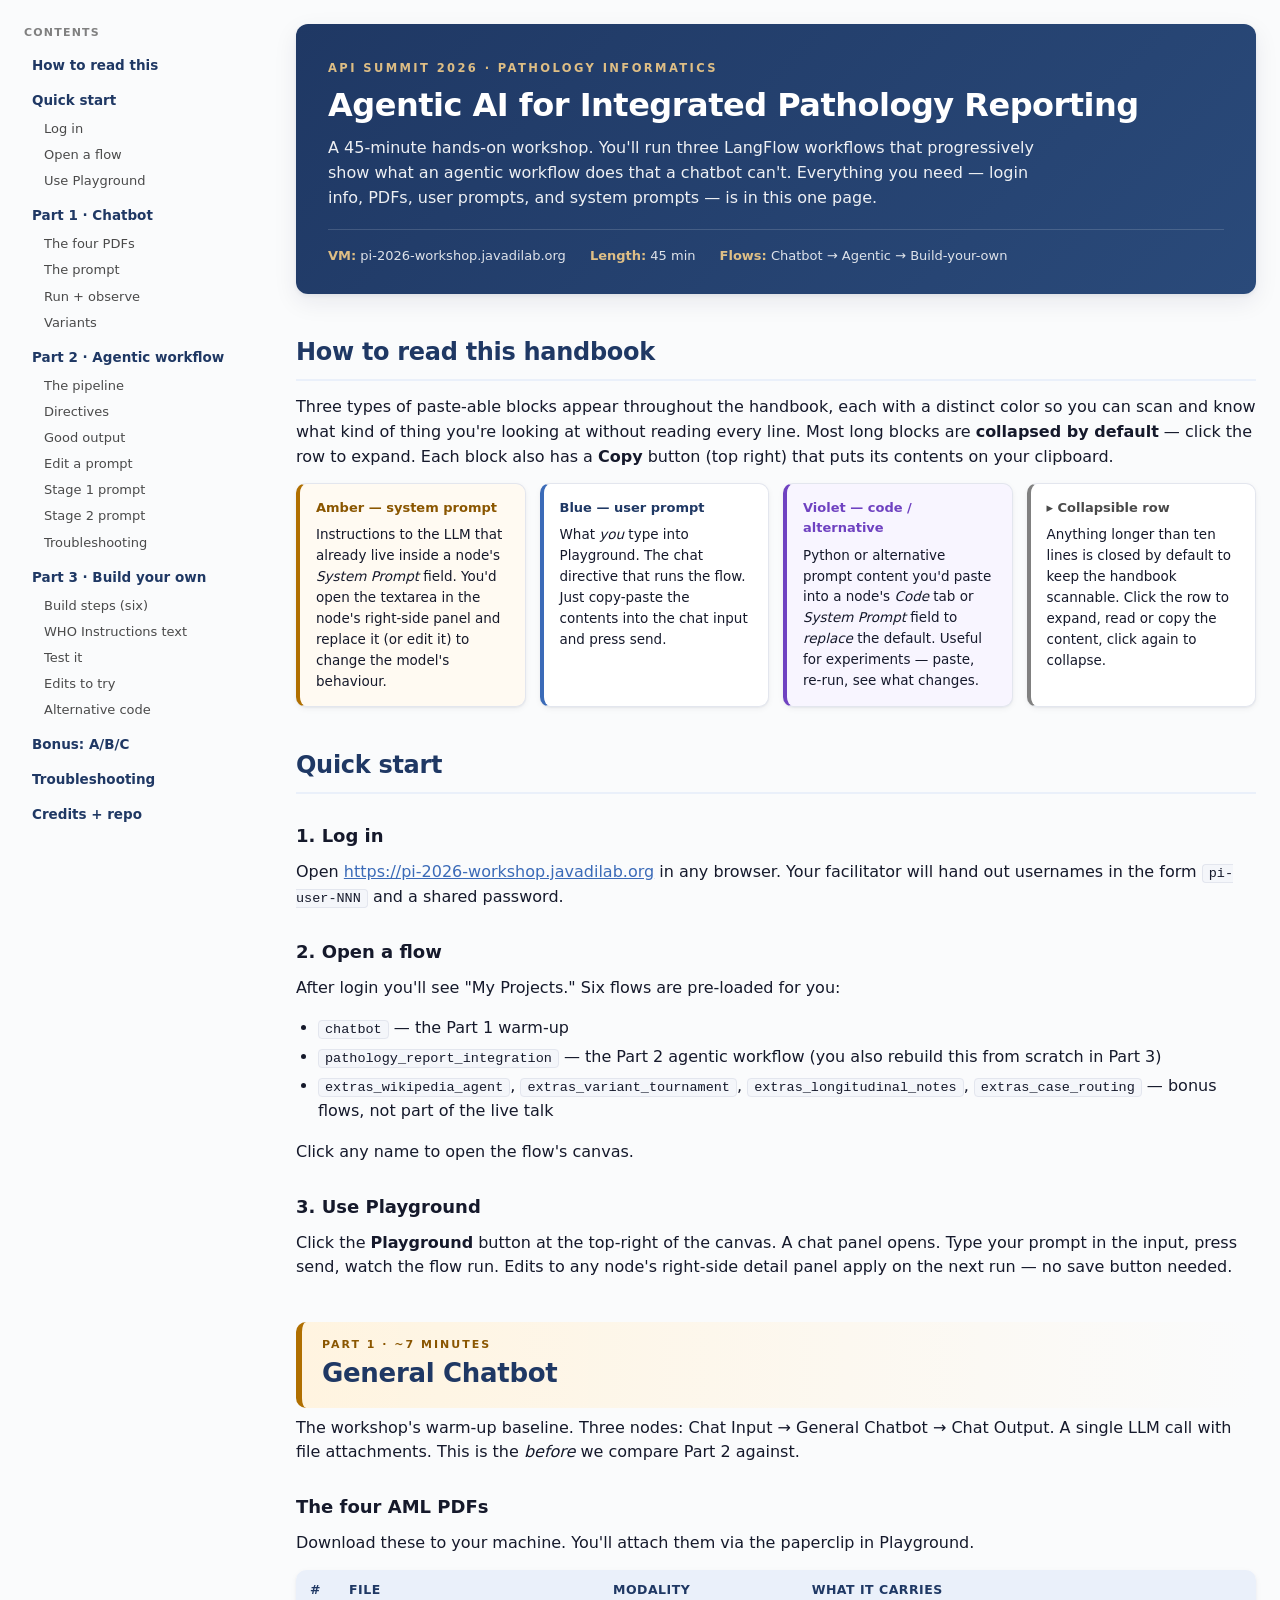
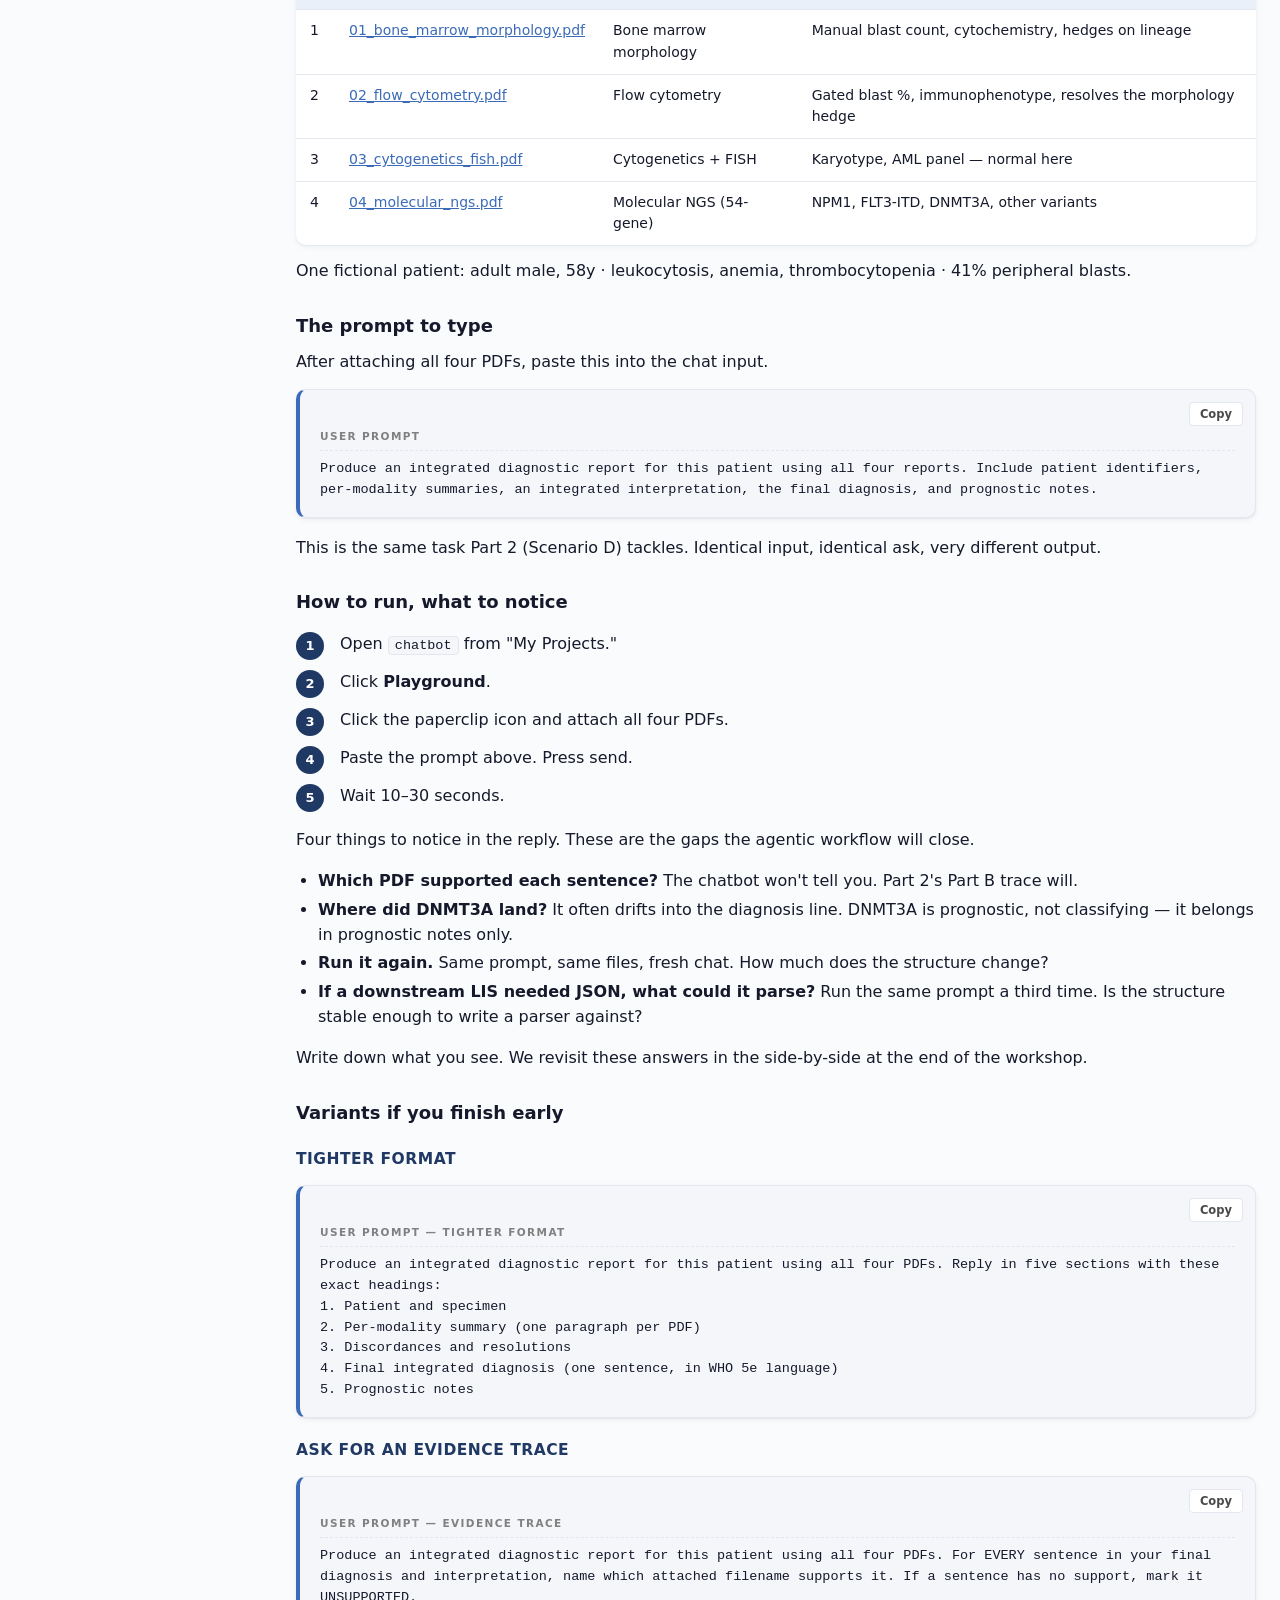
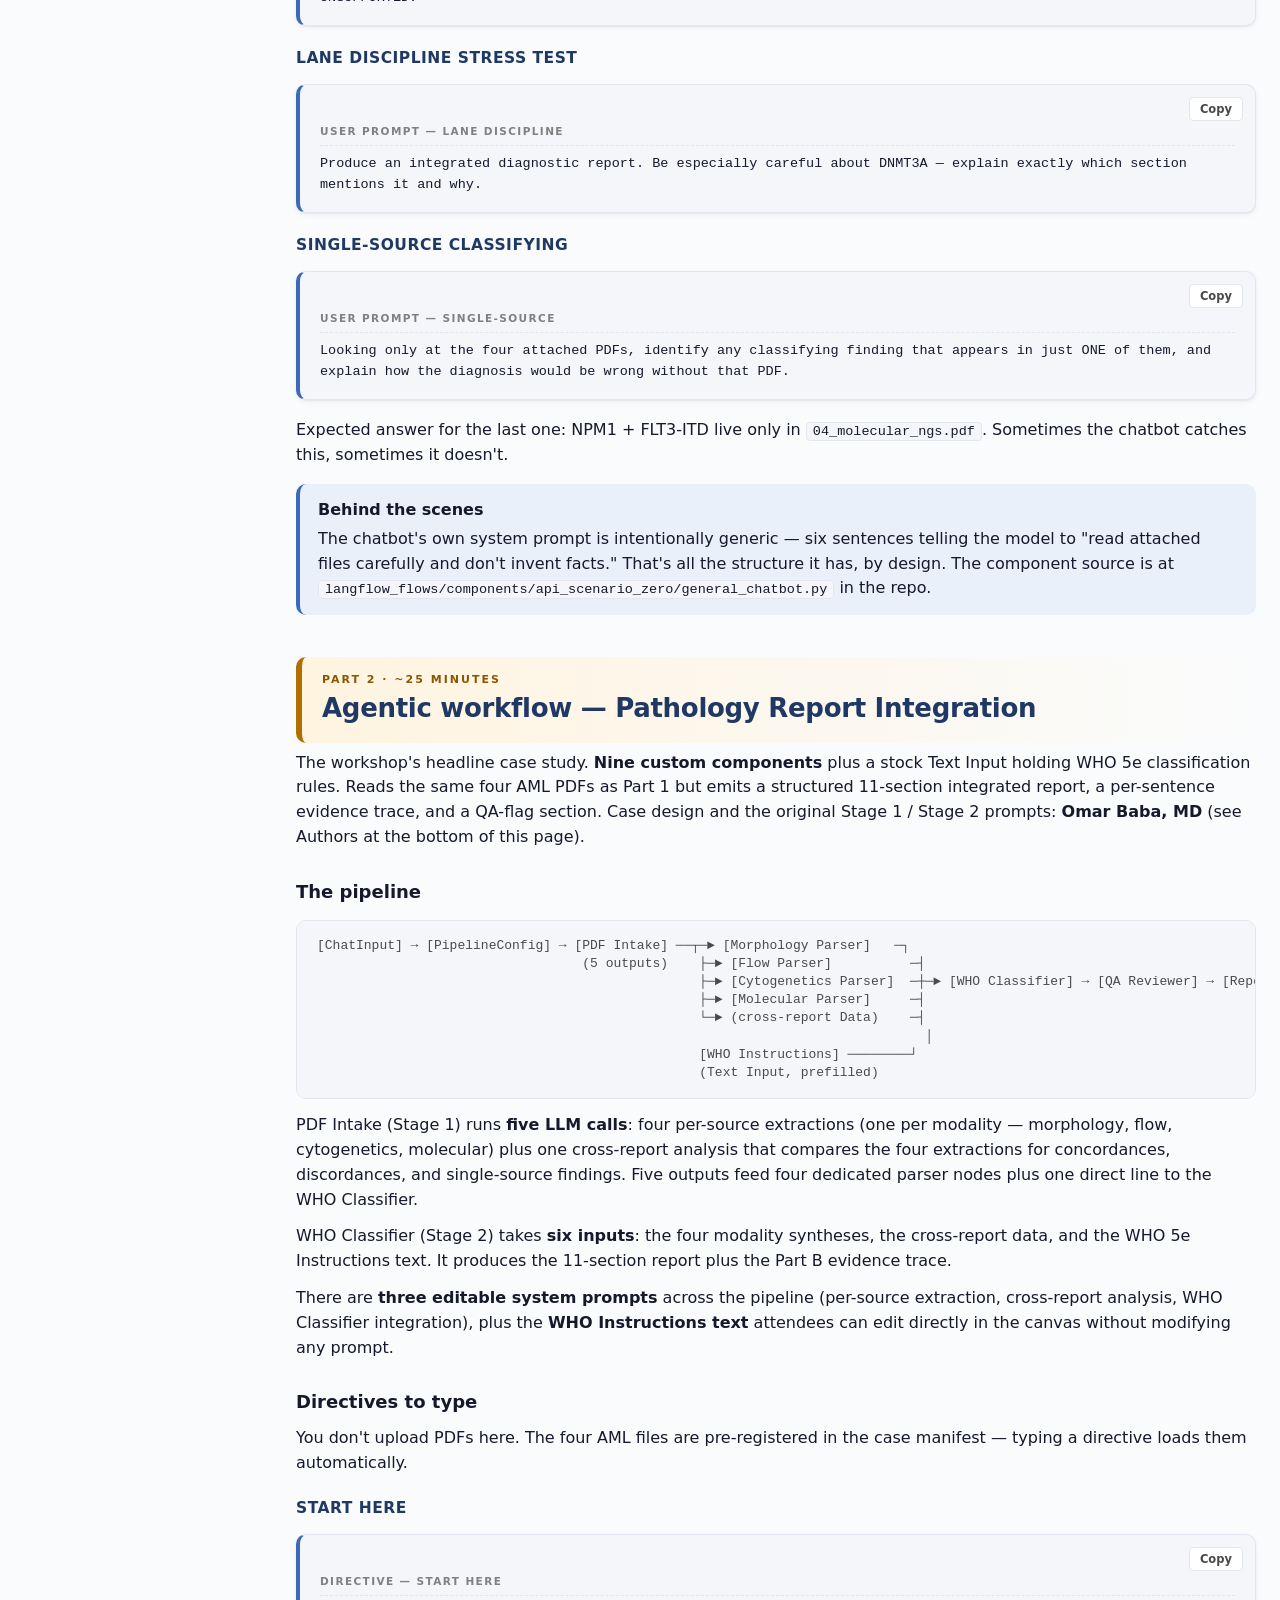
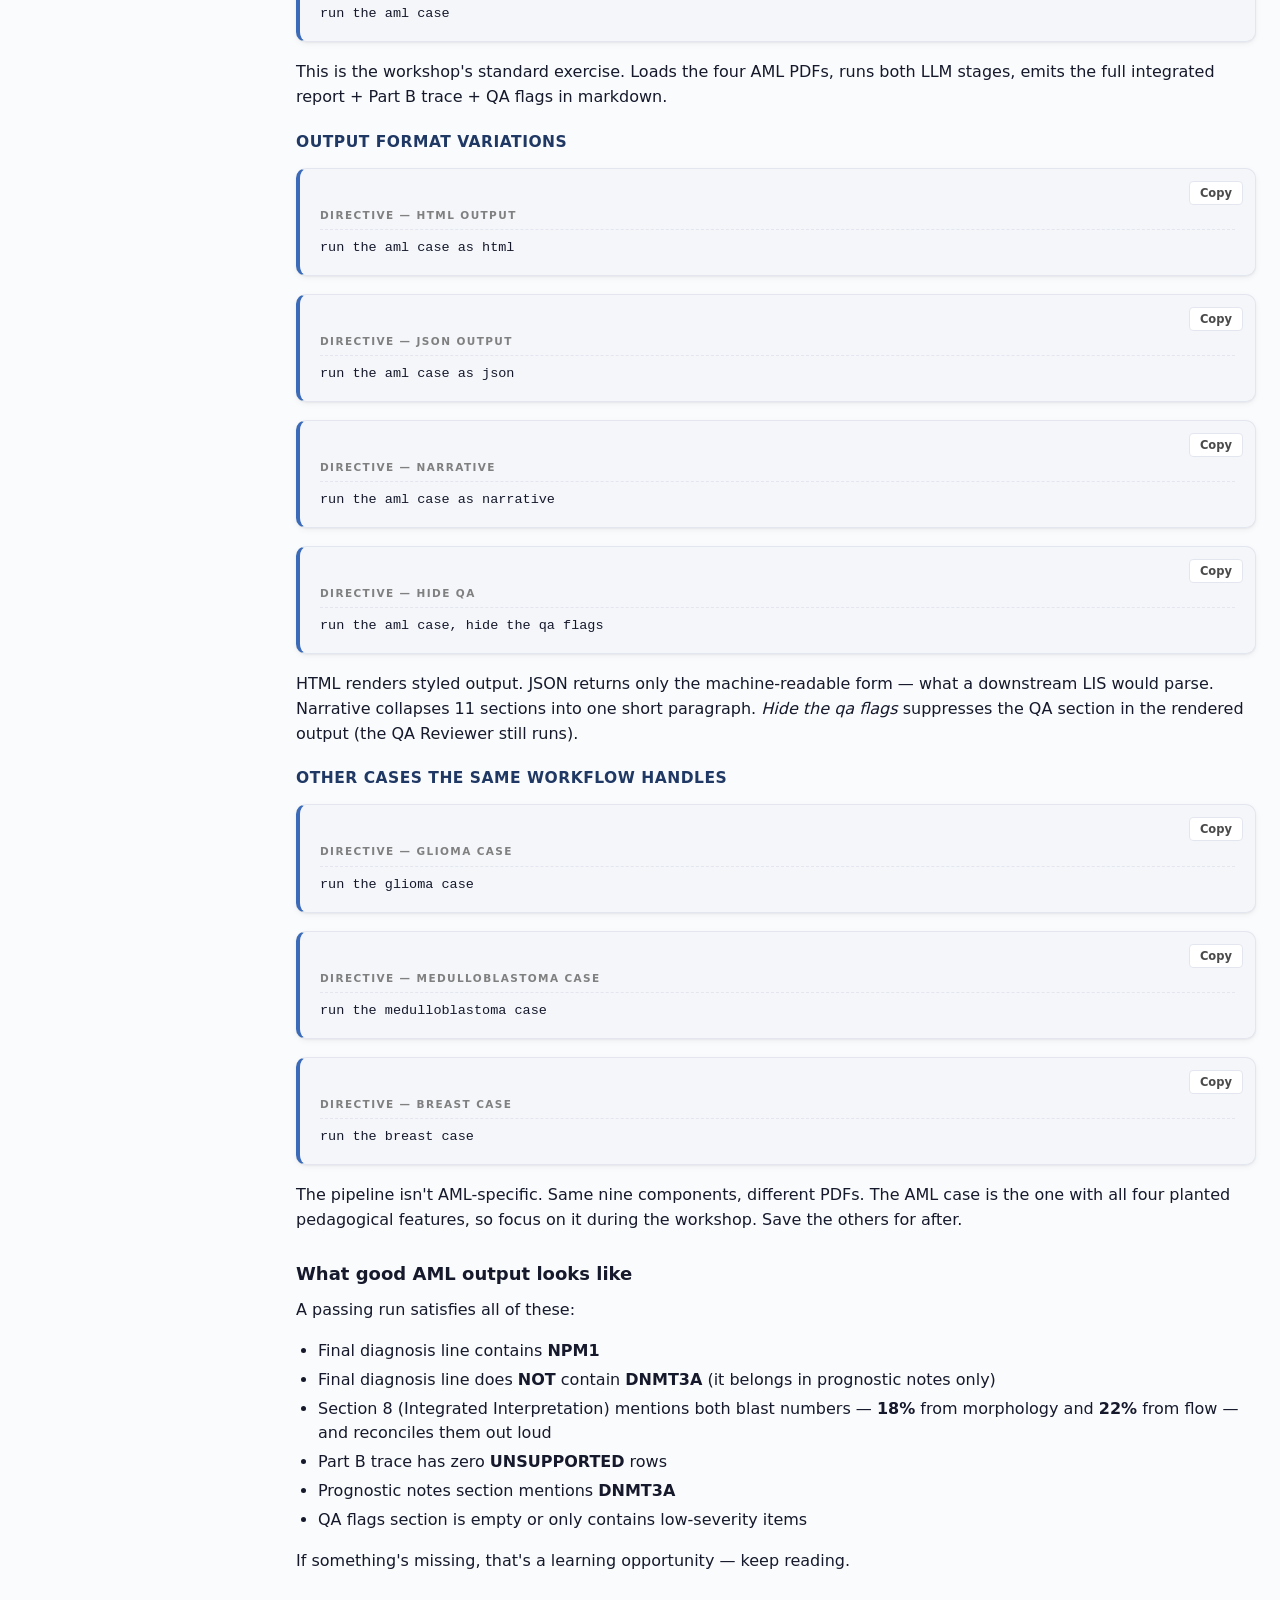
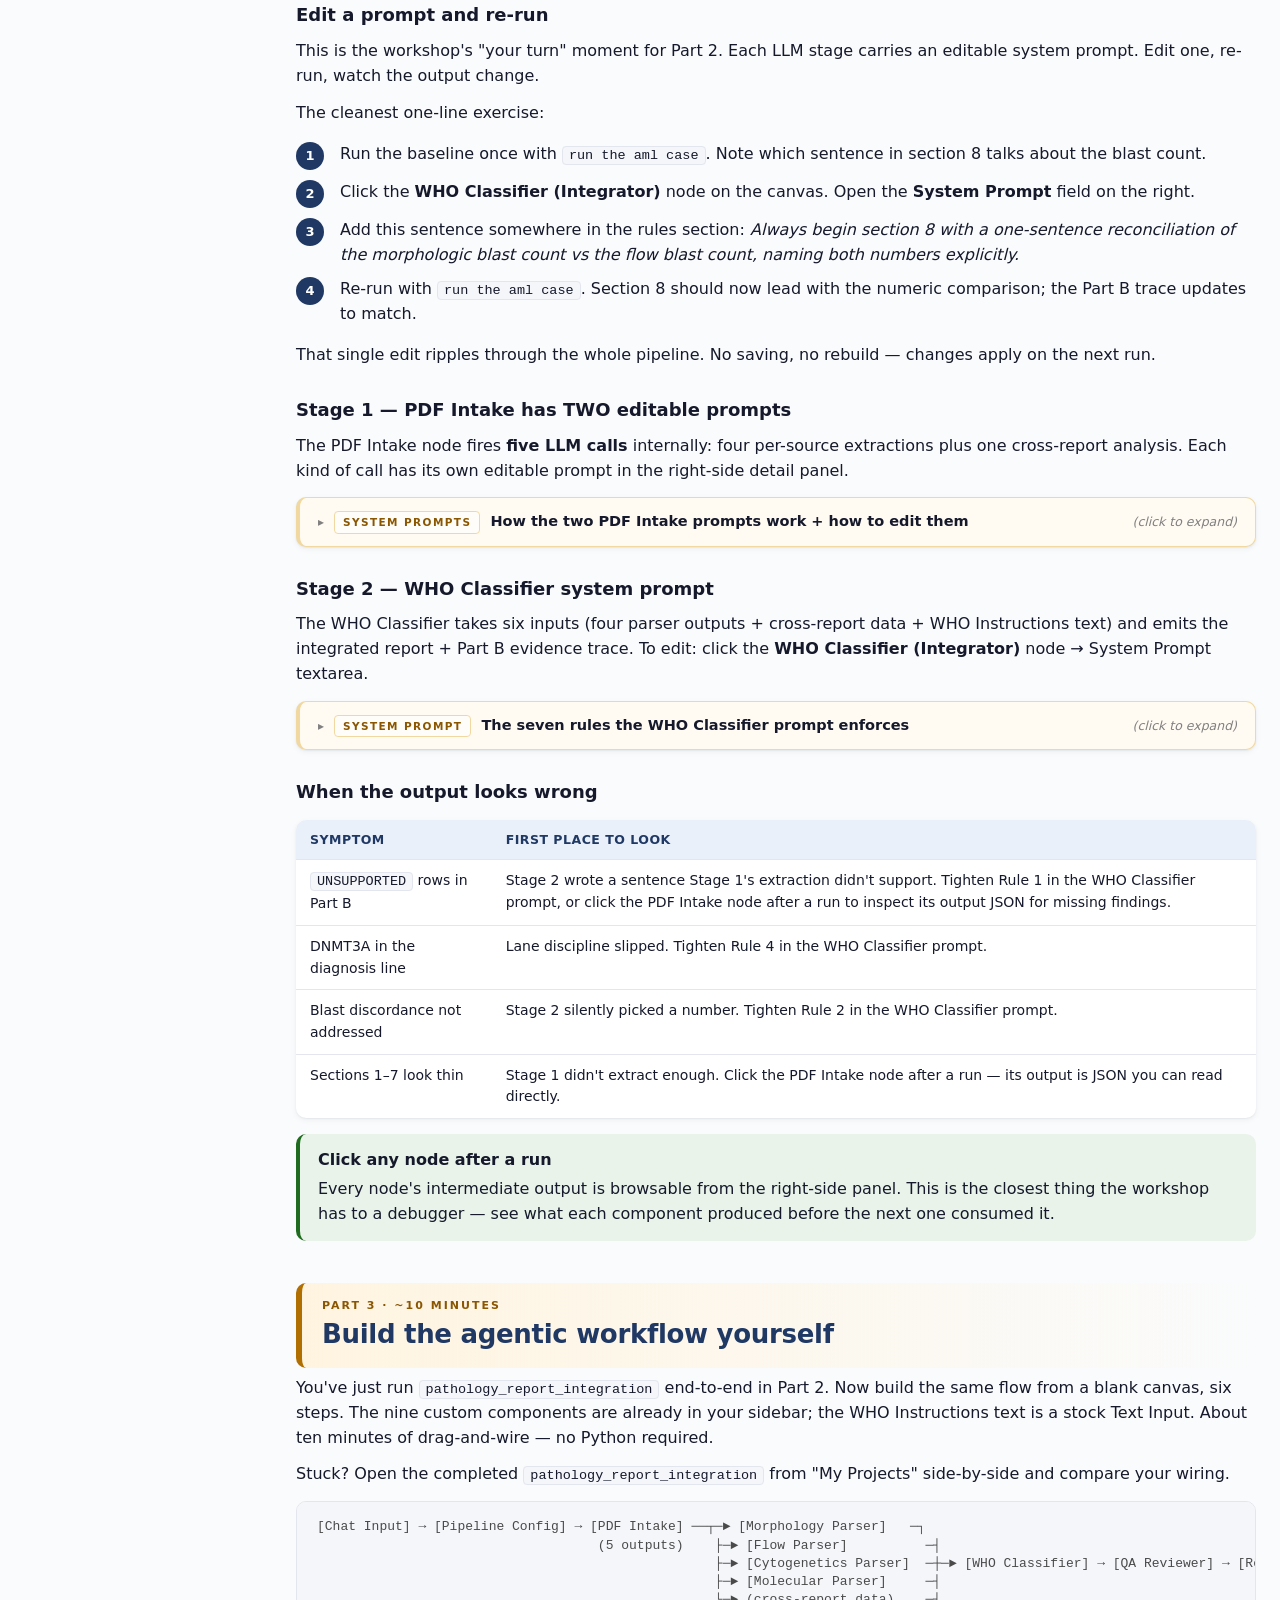
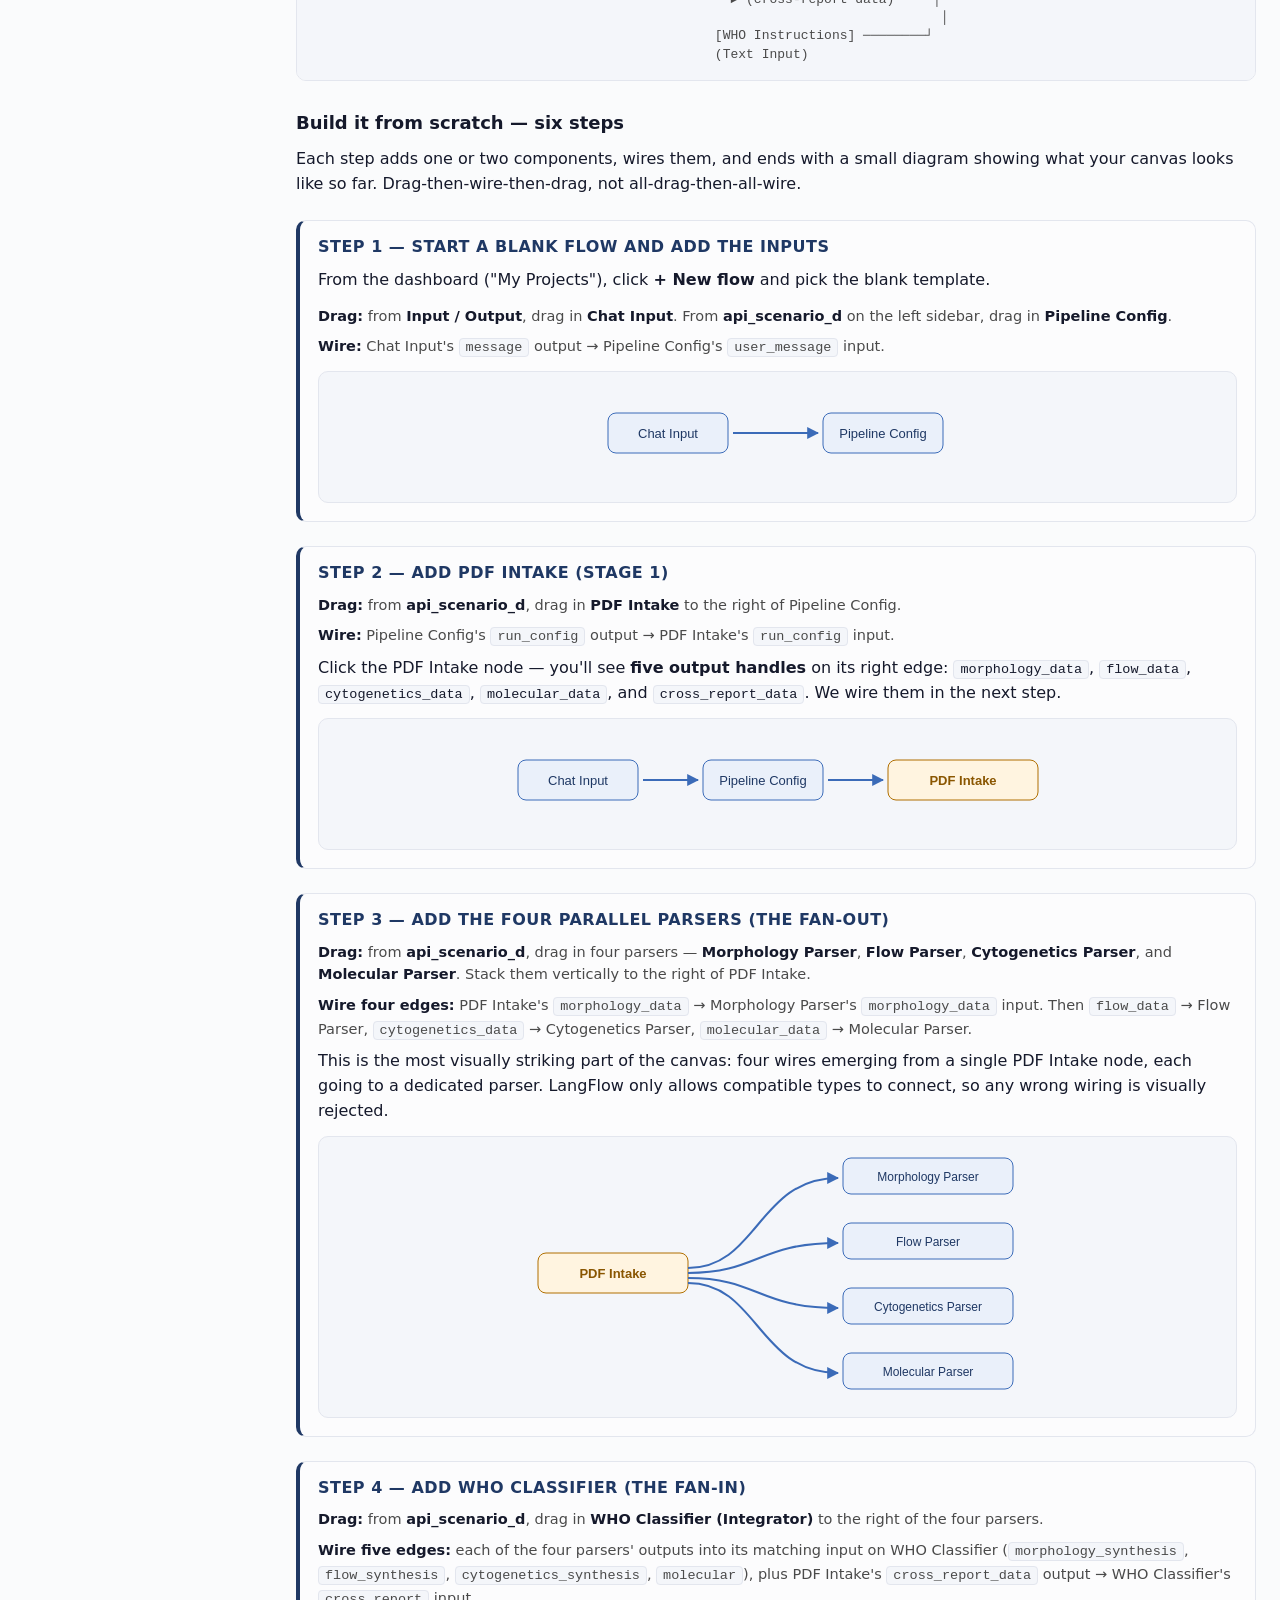
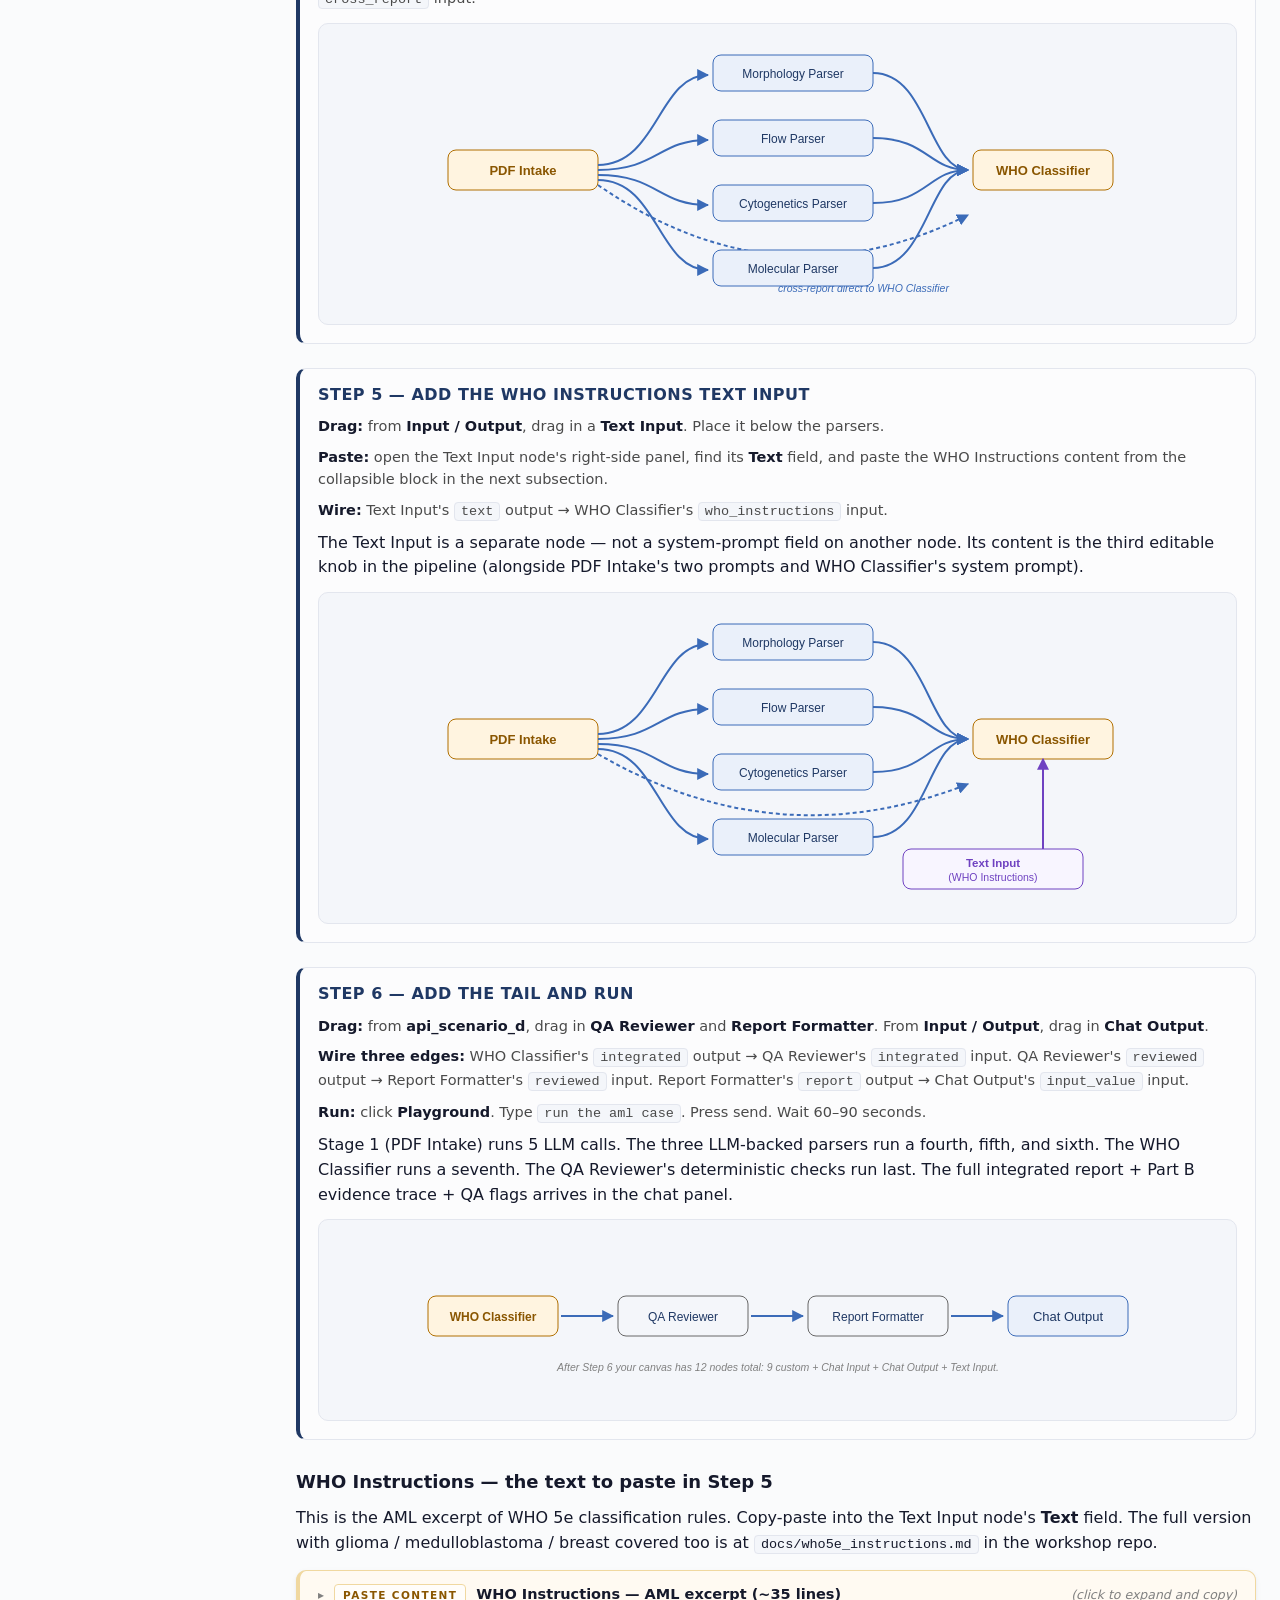
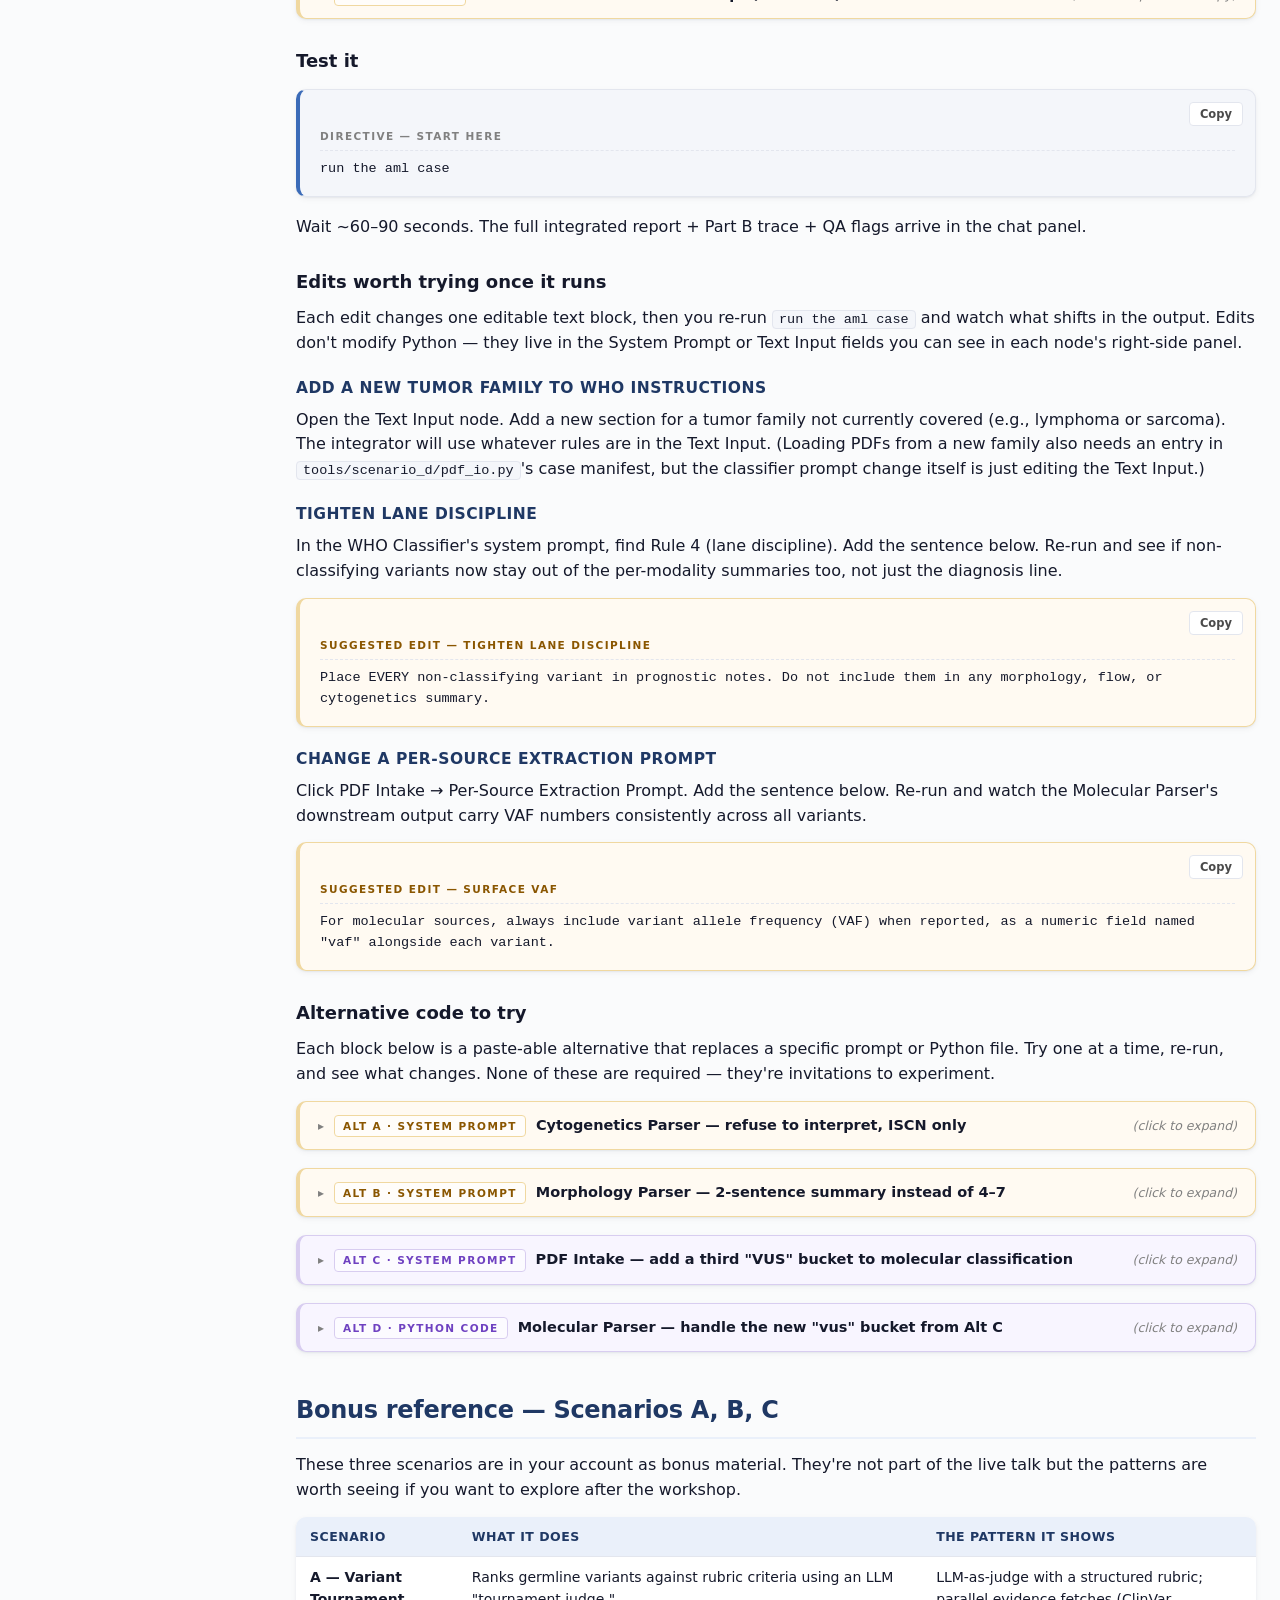
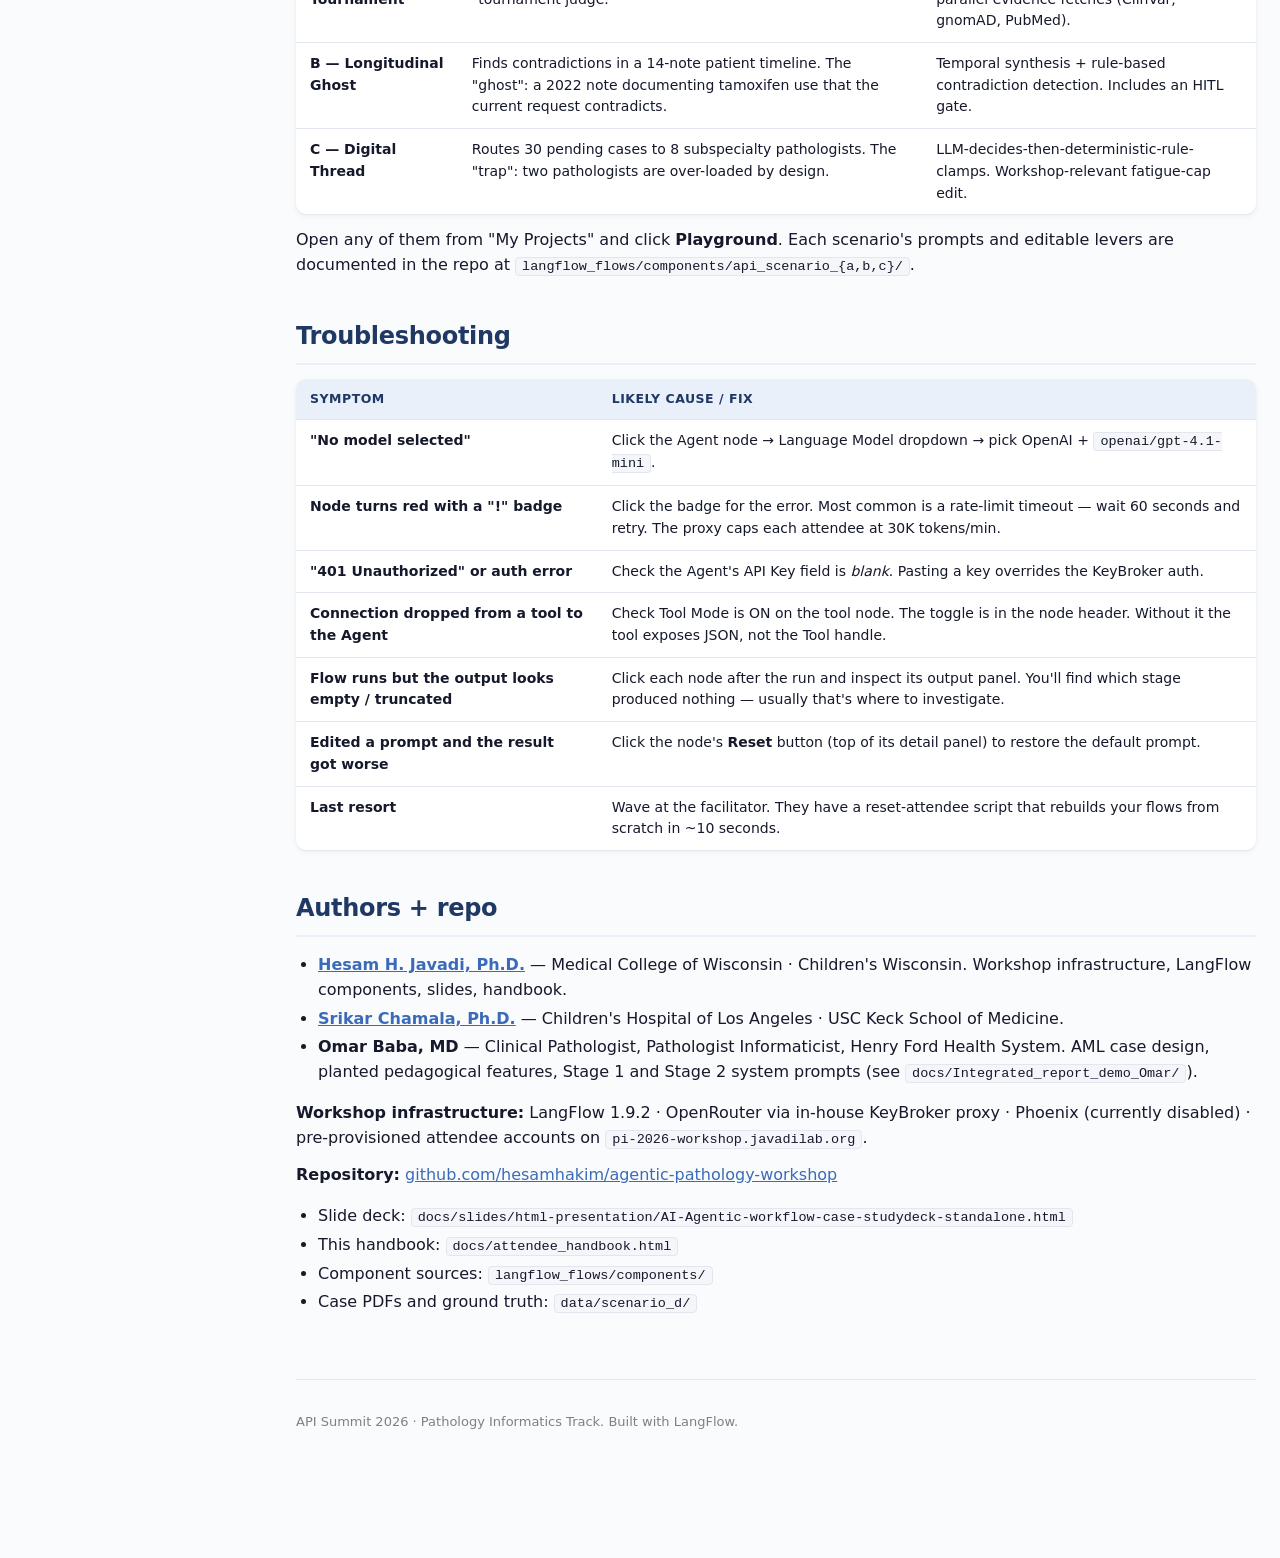
==== commit df8e90c8: "docs(handbook): add legend explaining color codes + collapsibles New 'How to read this handbook' sec" ====
--- a/docs/attendee_handbook.html
+++ b/docs/attendee_handbook.html
@@ -505,6 +505,7 @@
 <nav class="toc">
   <div class="toc-title">Contents</div>
   <ol>
+    <li><a href="#legend">How to read this</a></li>
     <li><a href="#quickstart">Quick start</a>
       <ol>
         <li><a href="#login">Log in</a></li>
@@ -563,6 +564,32 @@
 </header>
 
 <!-- ============================================================
+     HOW TO READ THIS HANDBOOK (legend)
+     ============================================================ -->
+<h2 id="legend">How to read this handbook</h2>
+
+<p>Three types of paste-able blocks appear throughout the handbook, each with a distinct color so you can scan and know what kind of thing you're looking at without reading every line. Most long blocks are <strong>collapsed by default</strong> — click the row to expand. Each block also has a <strong>Copy</strong> button (top right) that puts its contents on your clipboard.</p>
+
+<div class="cards">
+  <div class="card" style="border-left: 4px solid var(--amber); background: #fffaf2;">
+    <h4 style="color: var(--amber-dark);">Amber — system prompt</h4>
+    <p>Instructions to the LLM that already live inside a node's <em>System Prompt</em> field. You'd open the textarea in the node's right-side panel and replace it (or edit it) to change the model's behaviour.</p>
+  </div>
+  <div class="card" style="border-left: 4px solid var(--blue-light);">
+    <h4 style="color: var(--blue);">Blue — user prompt</h4>
+    <p>What <em>you</em> type into Playground. The chat directive that runs the flow. Just copy-paste the contents into the chat input and press send.</p>
+  </div>
+  <div class="card" style="border-left: 4px solid #6f42c1; background: #f8f5ff;">
+    <h4 style="color: #6f42c1;">Violet — code / alternative</h4>
+    <p>Python or alternative prompt content you'd paste into a node's <em>Code</em> tab or <em>System Prompt</em> field to <em>replace</em> the default. Useful for experiments — paste, re-run, see what changes.</p>
+  </div>
+  <div class="card" style="border-left: 4px solid var(--gray-2);">
+    <h4 style="color: var(--gray);">▸ Collapsible row</h4>
+    <p>Anything longer than ten lines is closed by default to keep the handbook scannable. Click the row to expand, read or copy the content, click again to collapse.</p>
+  </div>
+</div>
+
+<!-- ============================================================
      QUICK START
      ============================================================ -->
 <h2 id="quickstart">Quick start</h2>
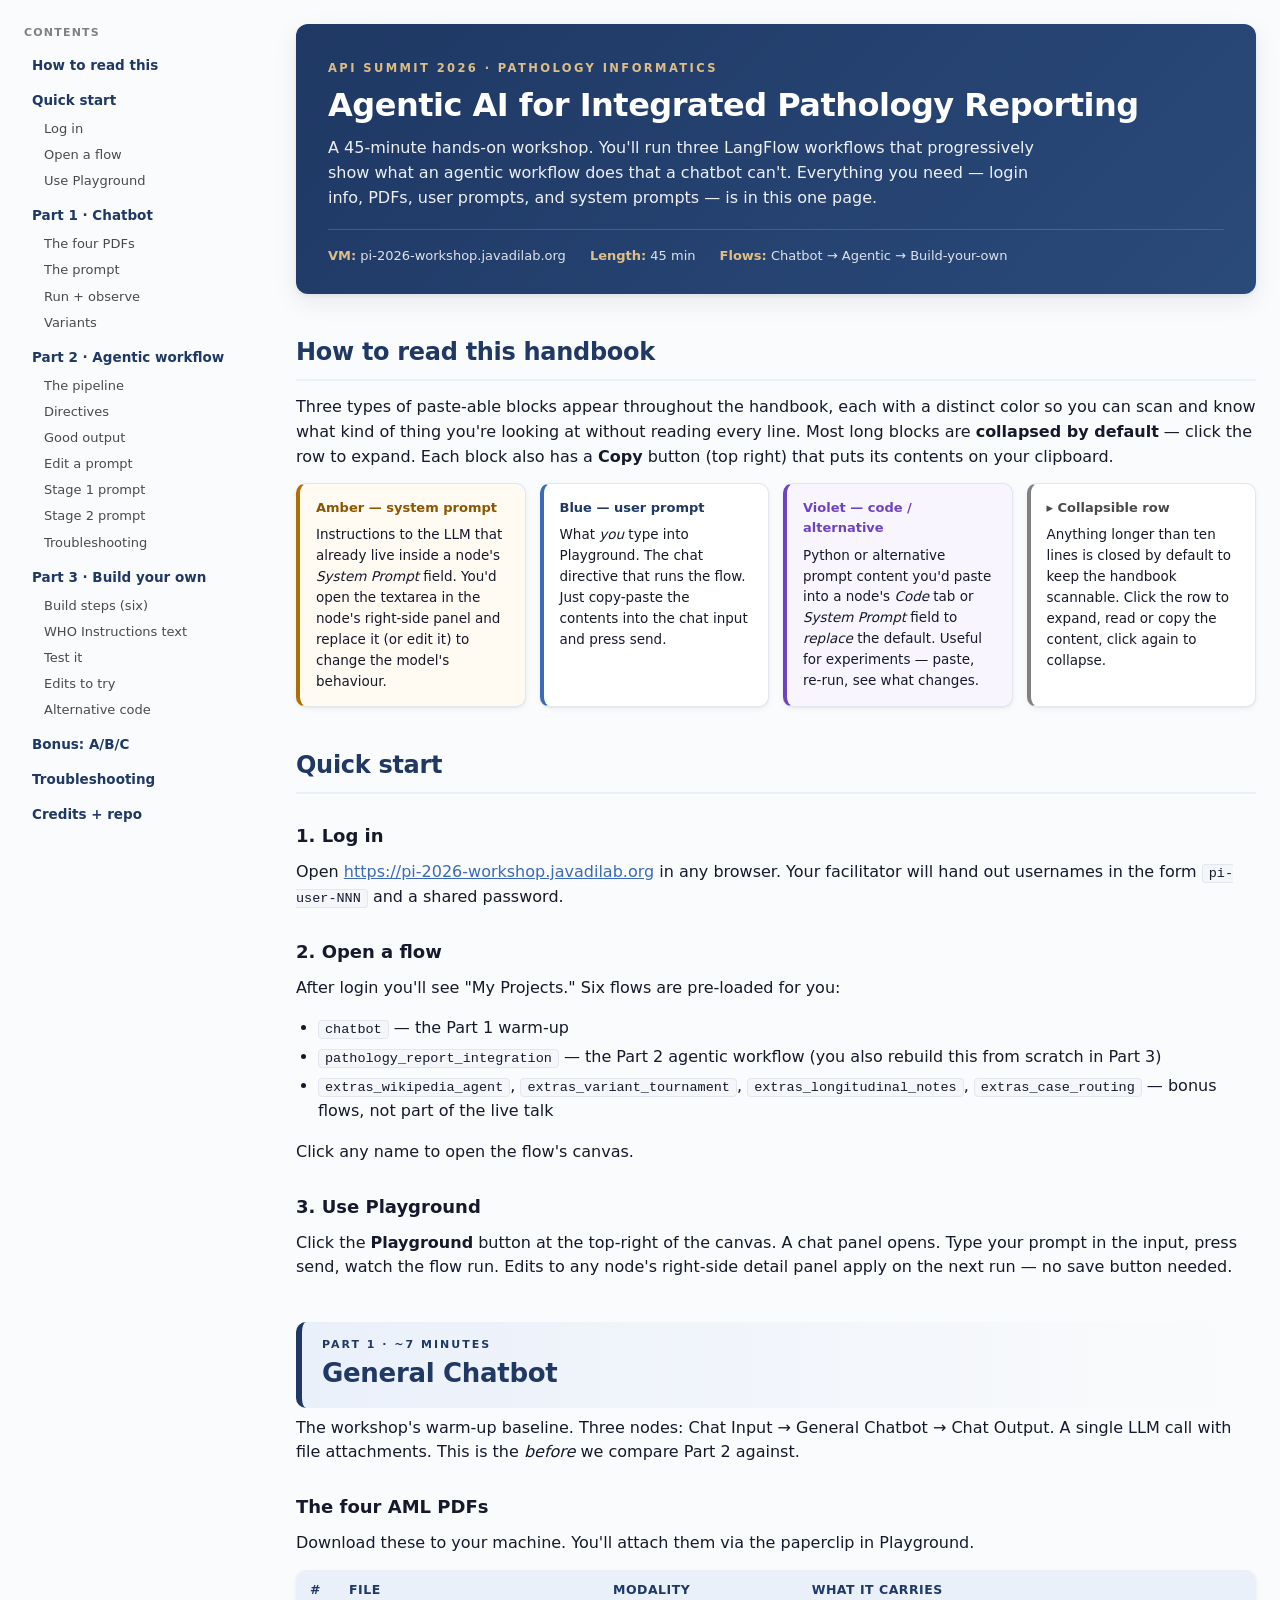
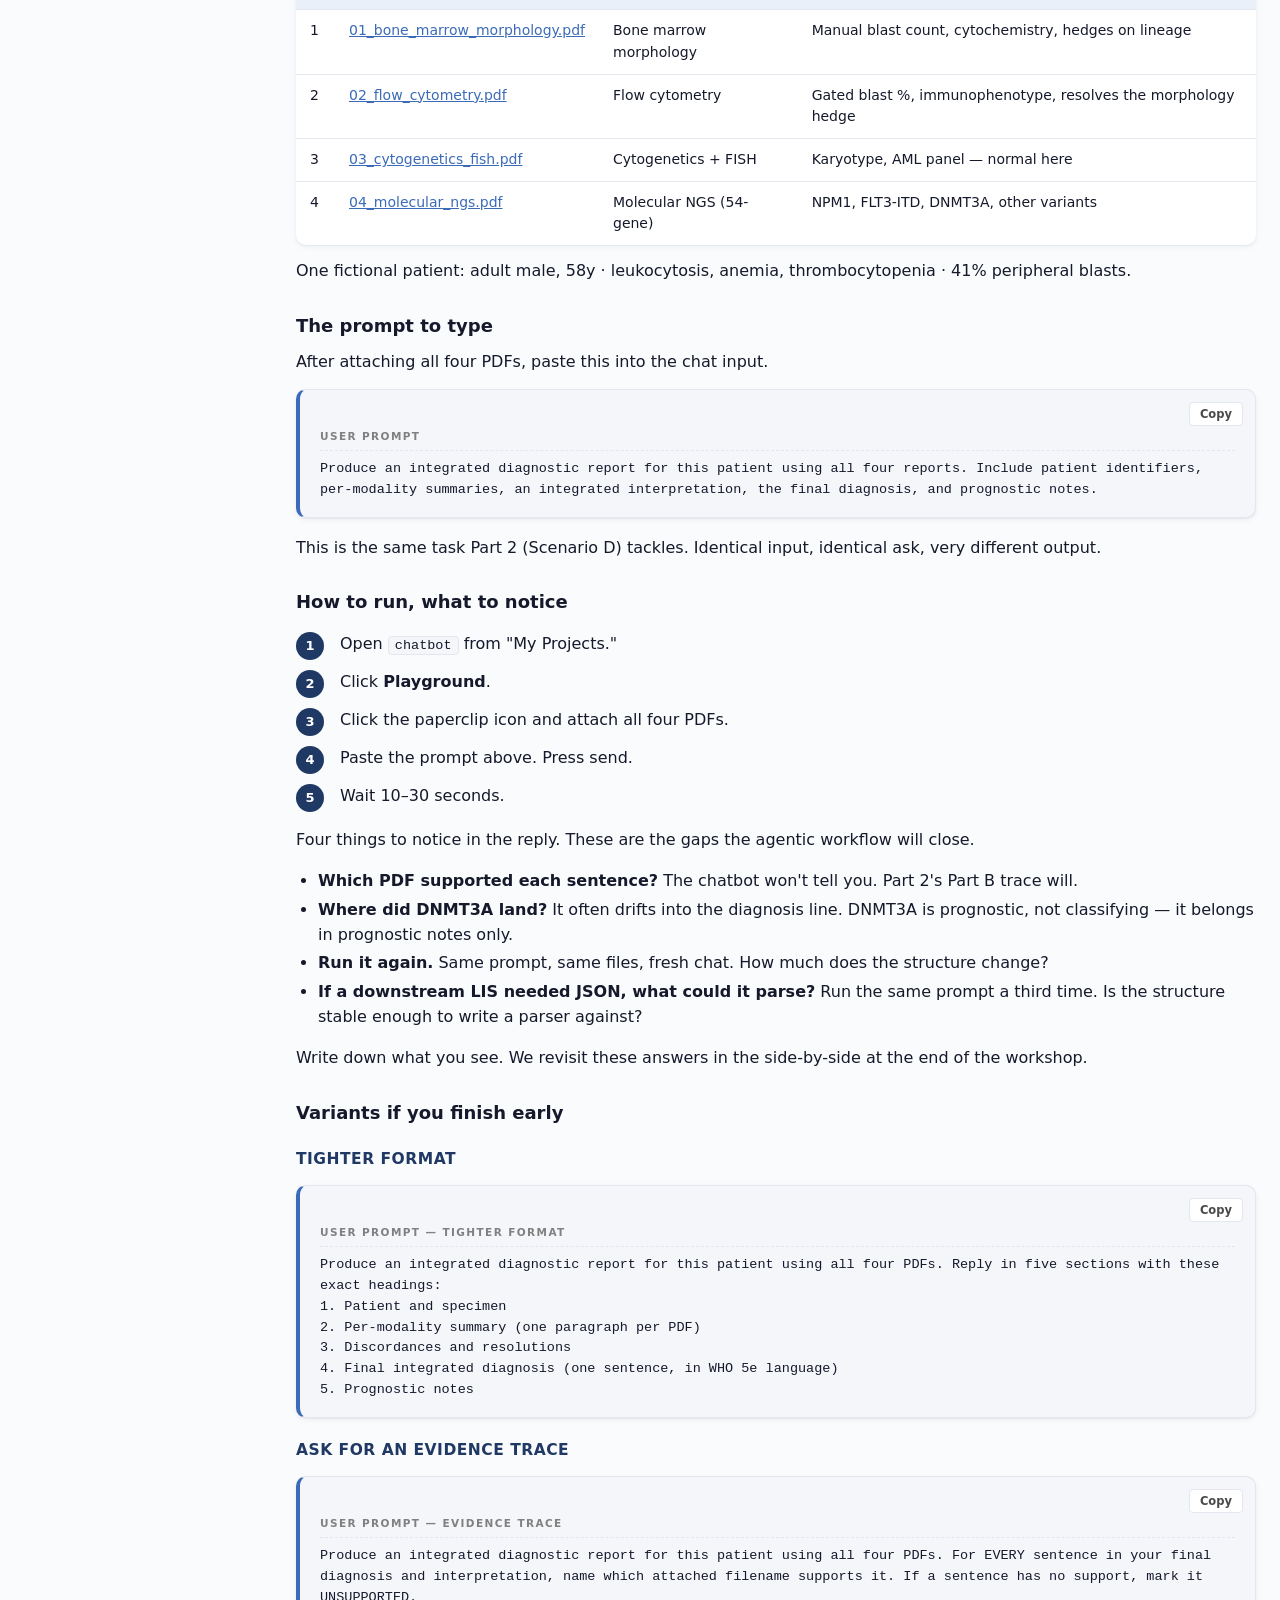
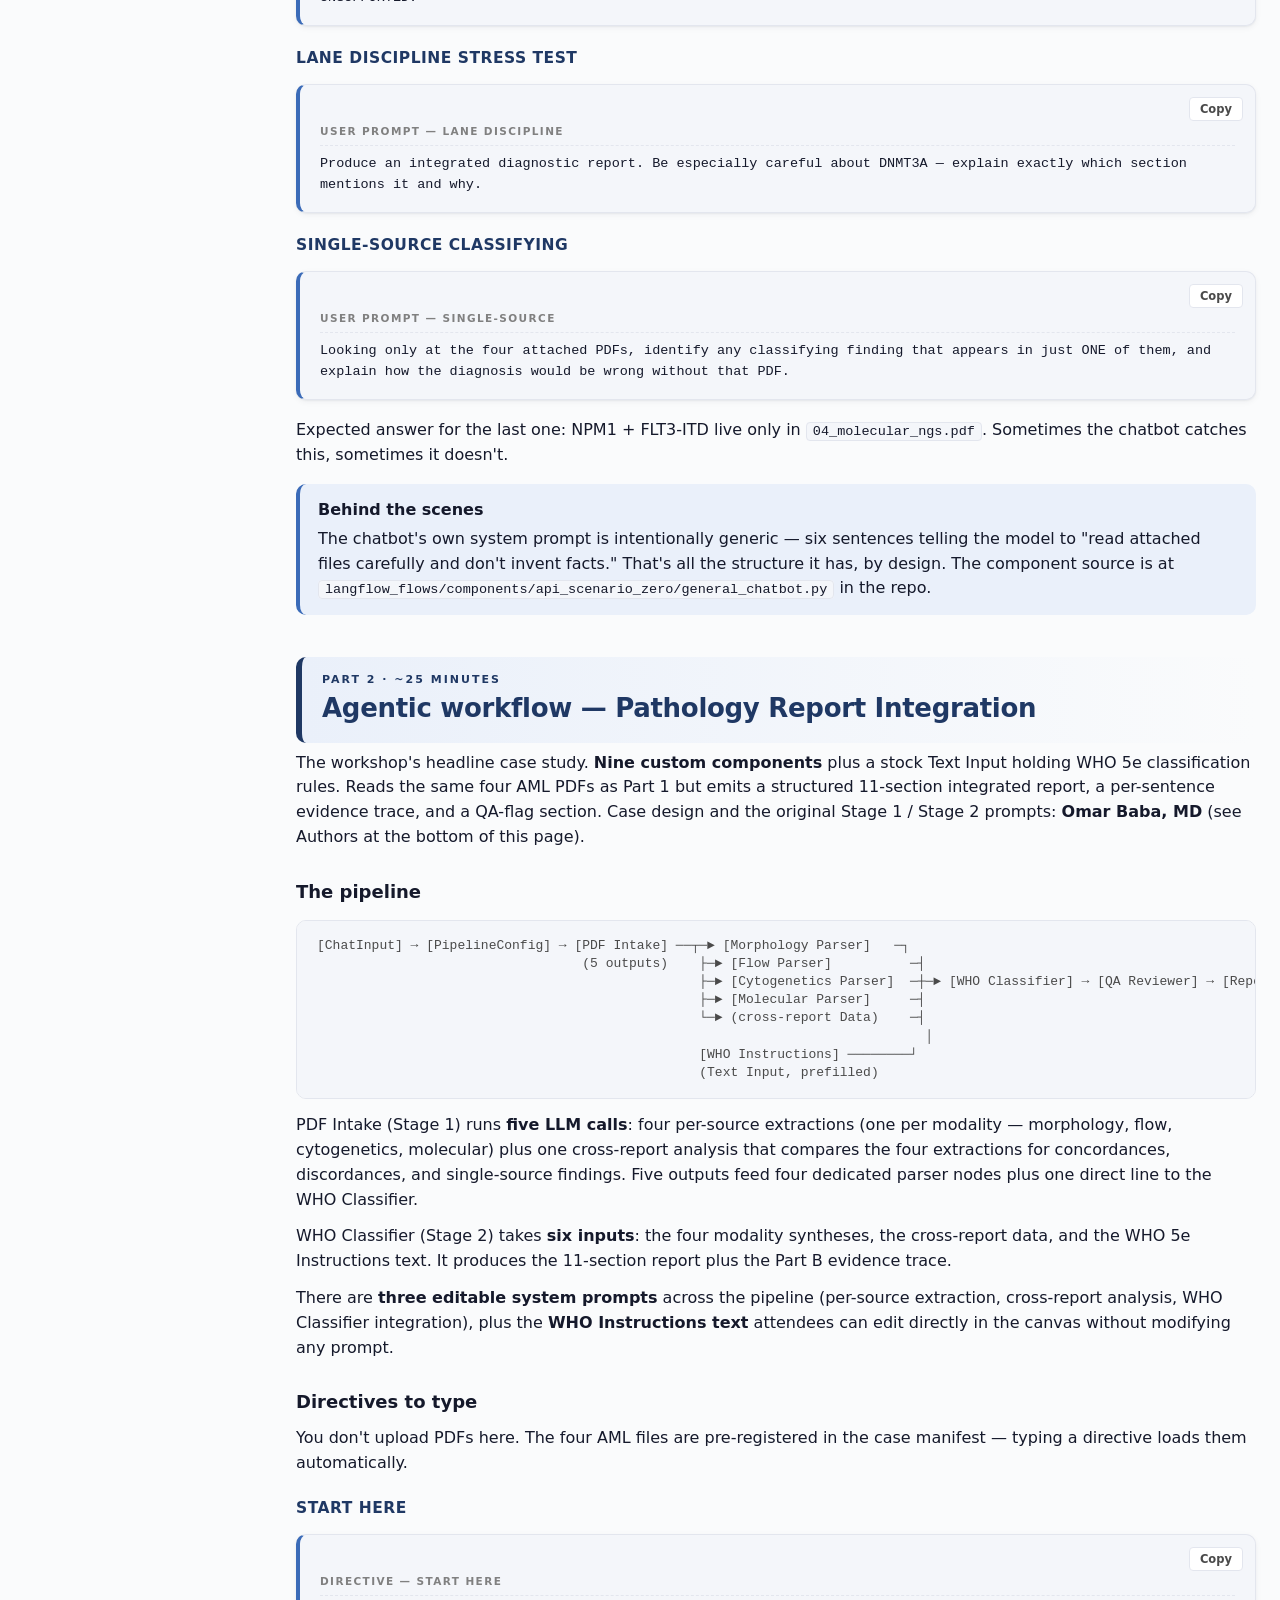
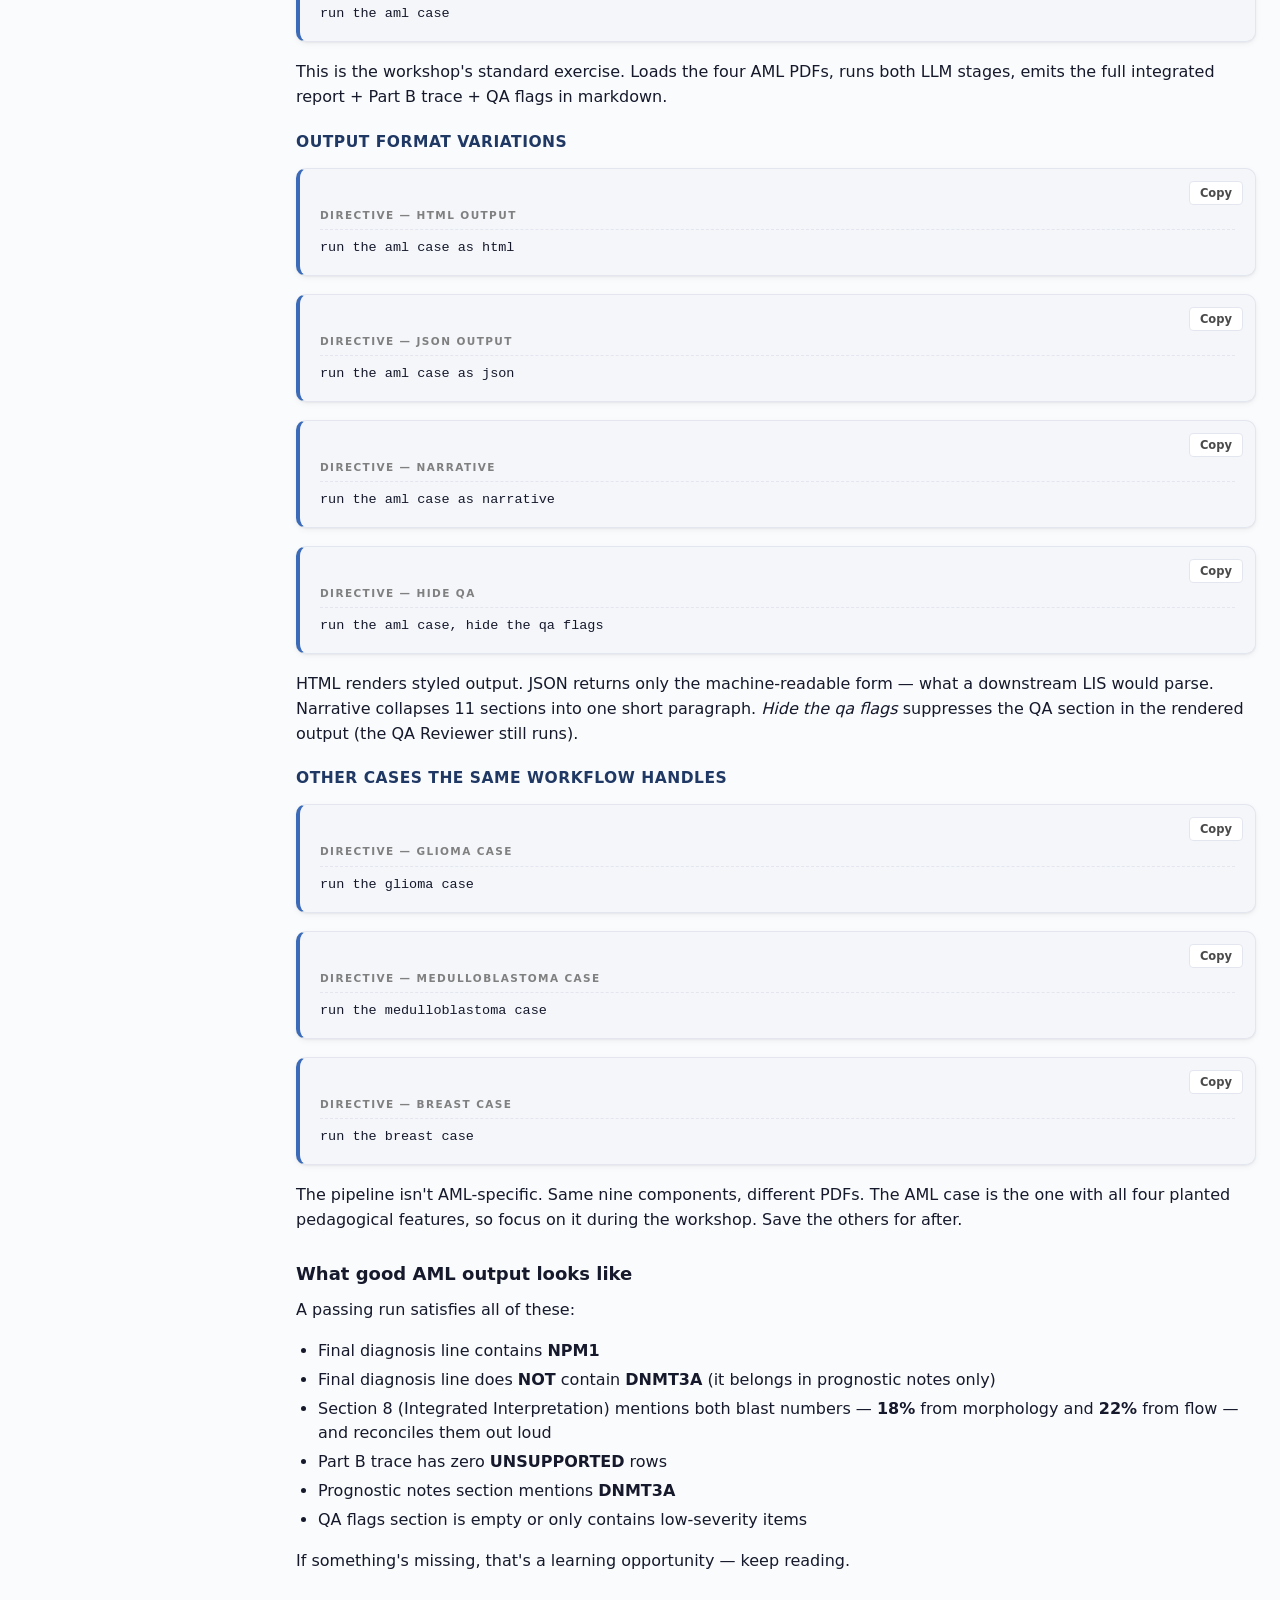
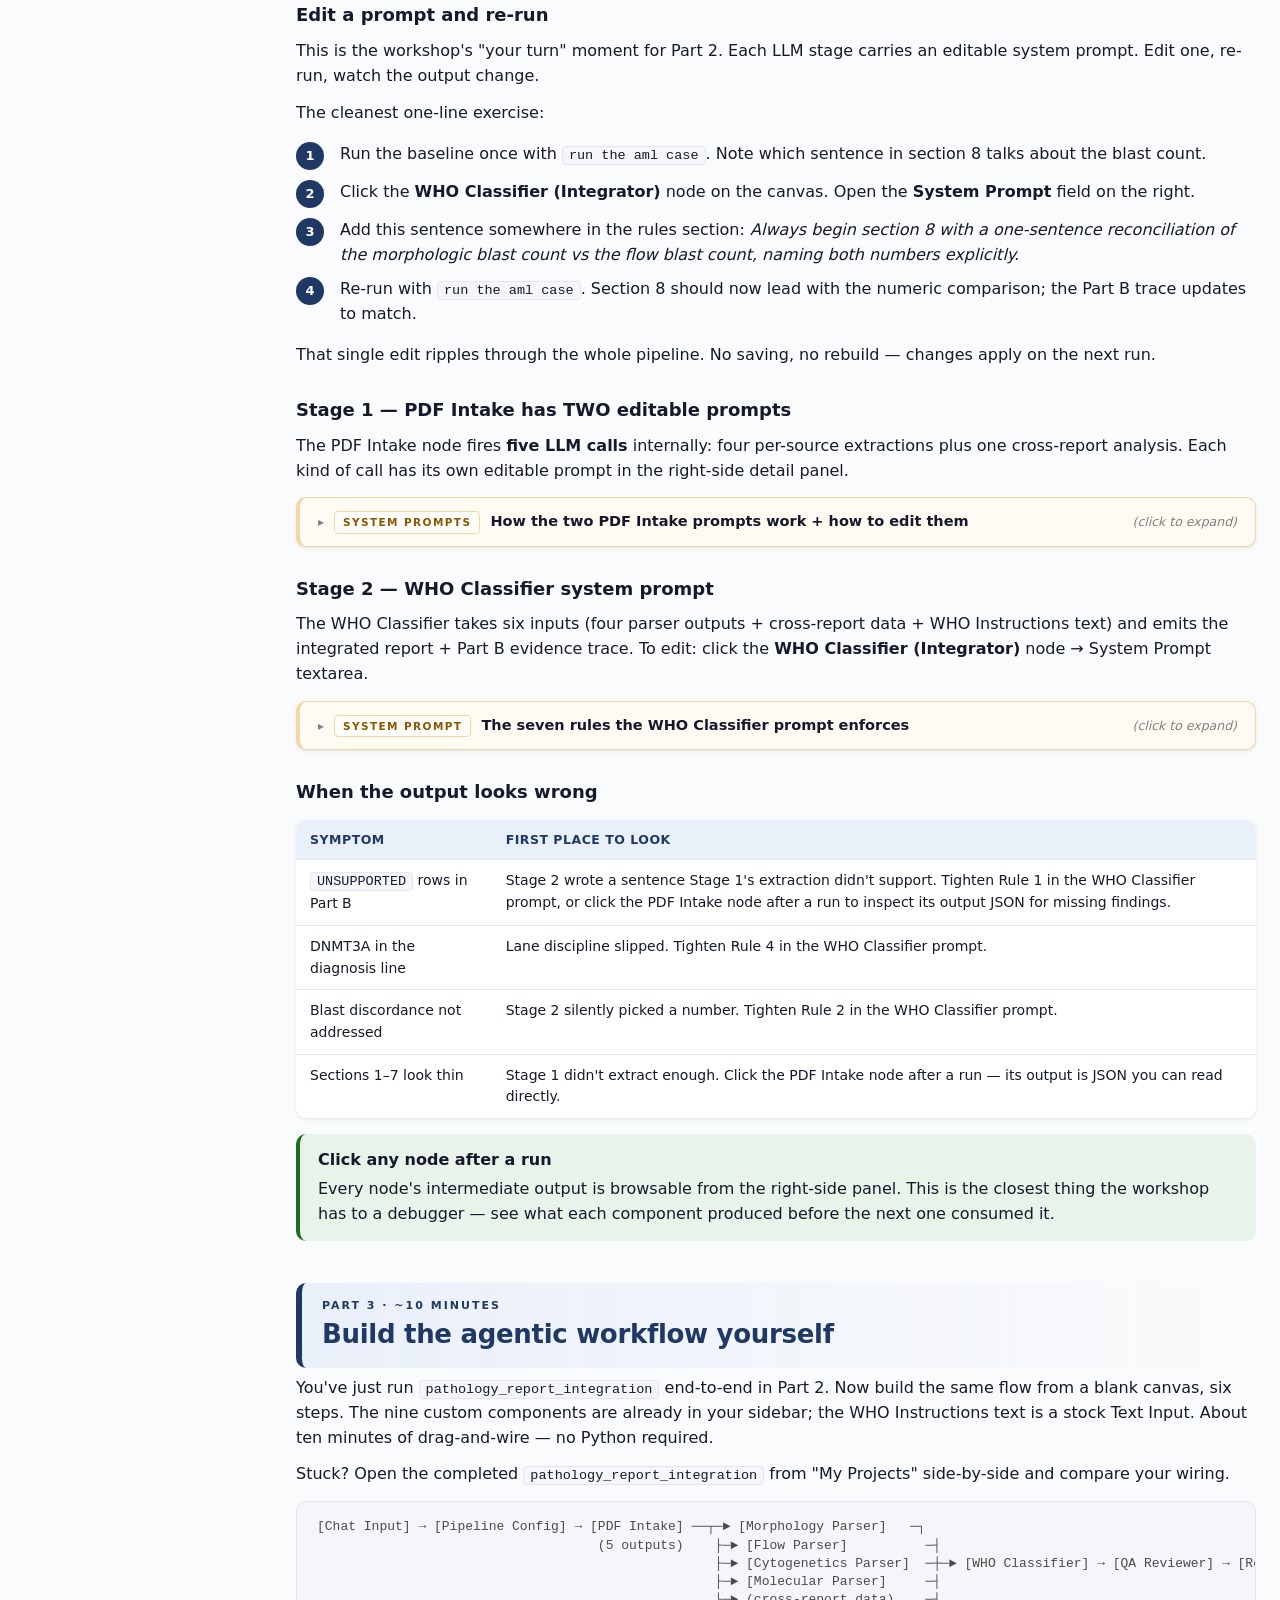
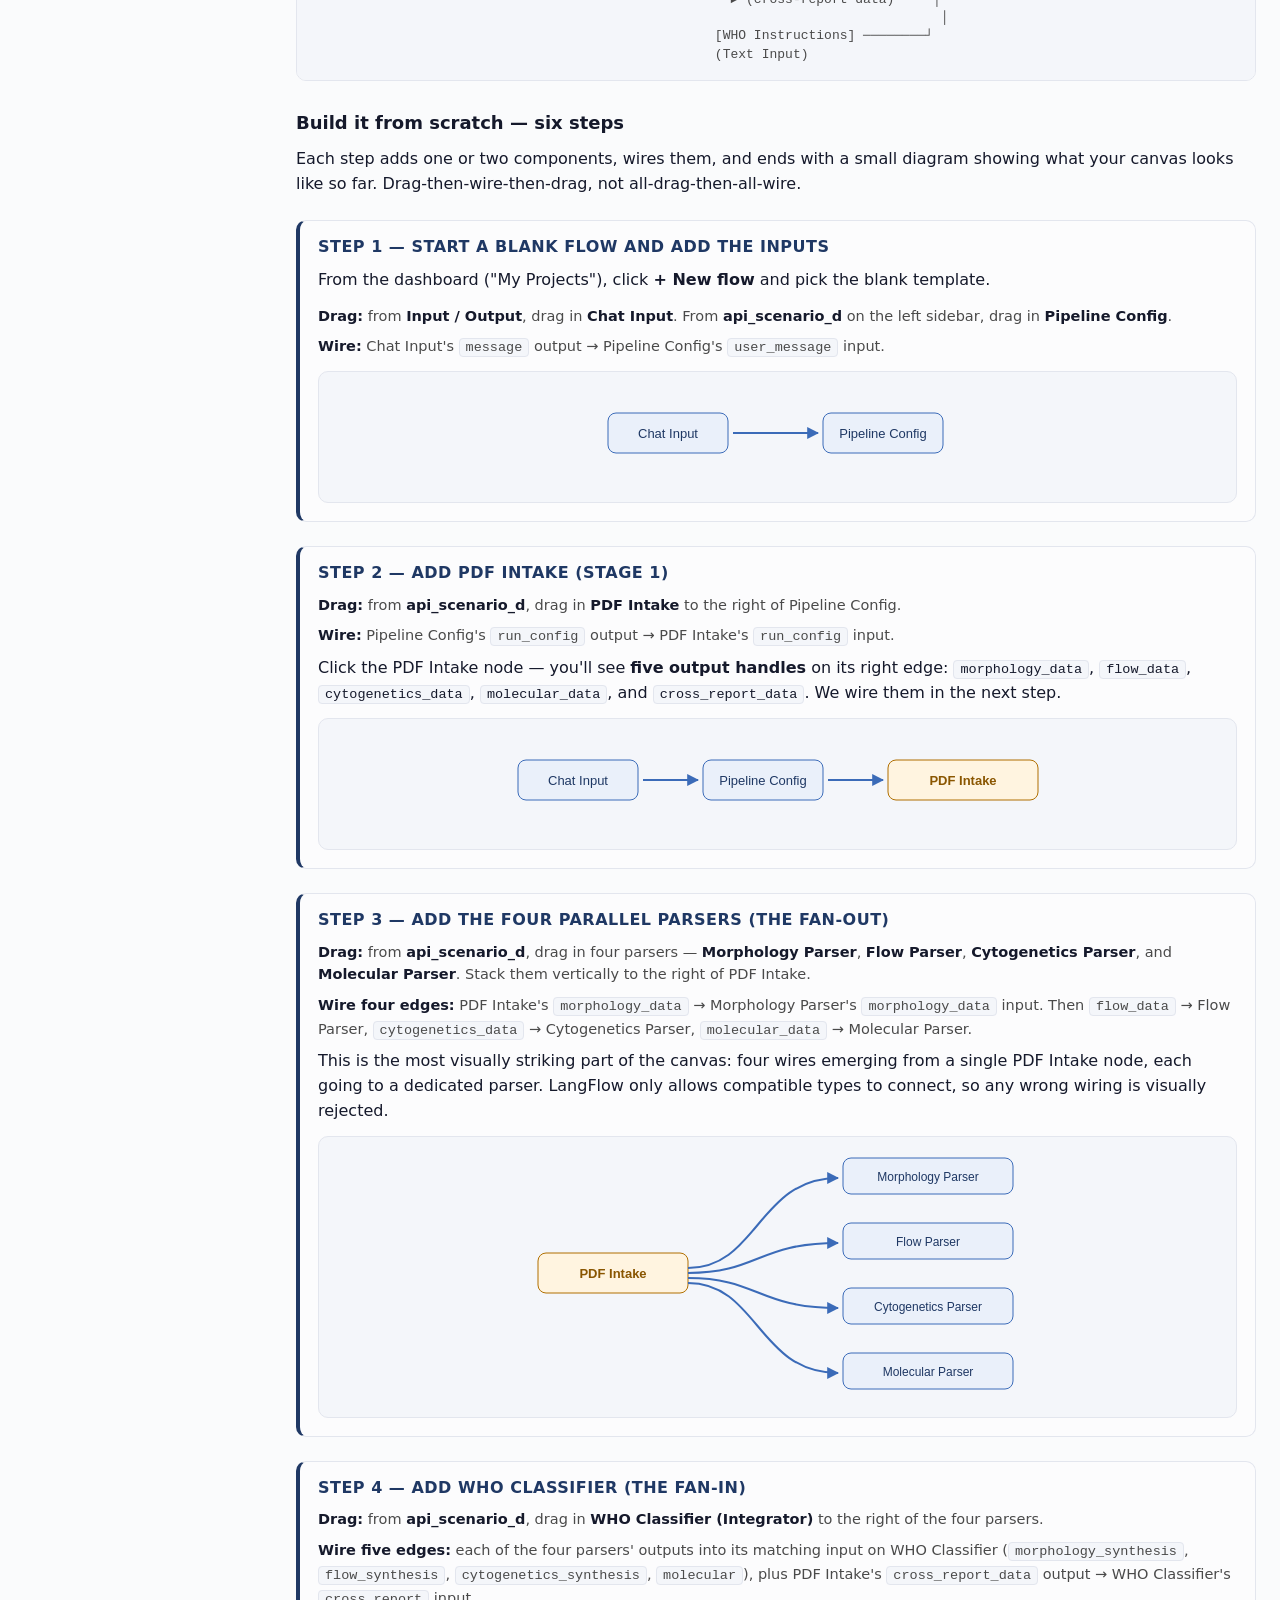
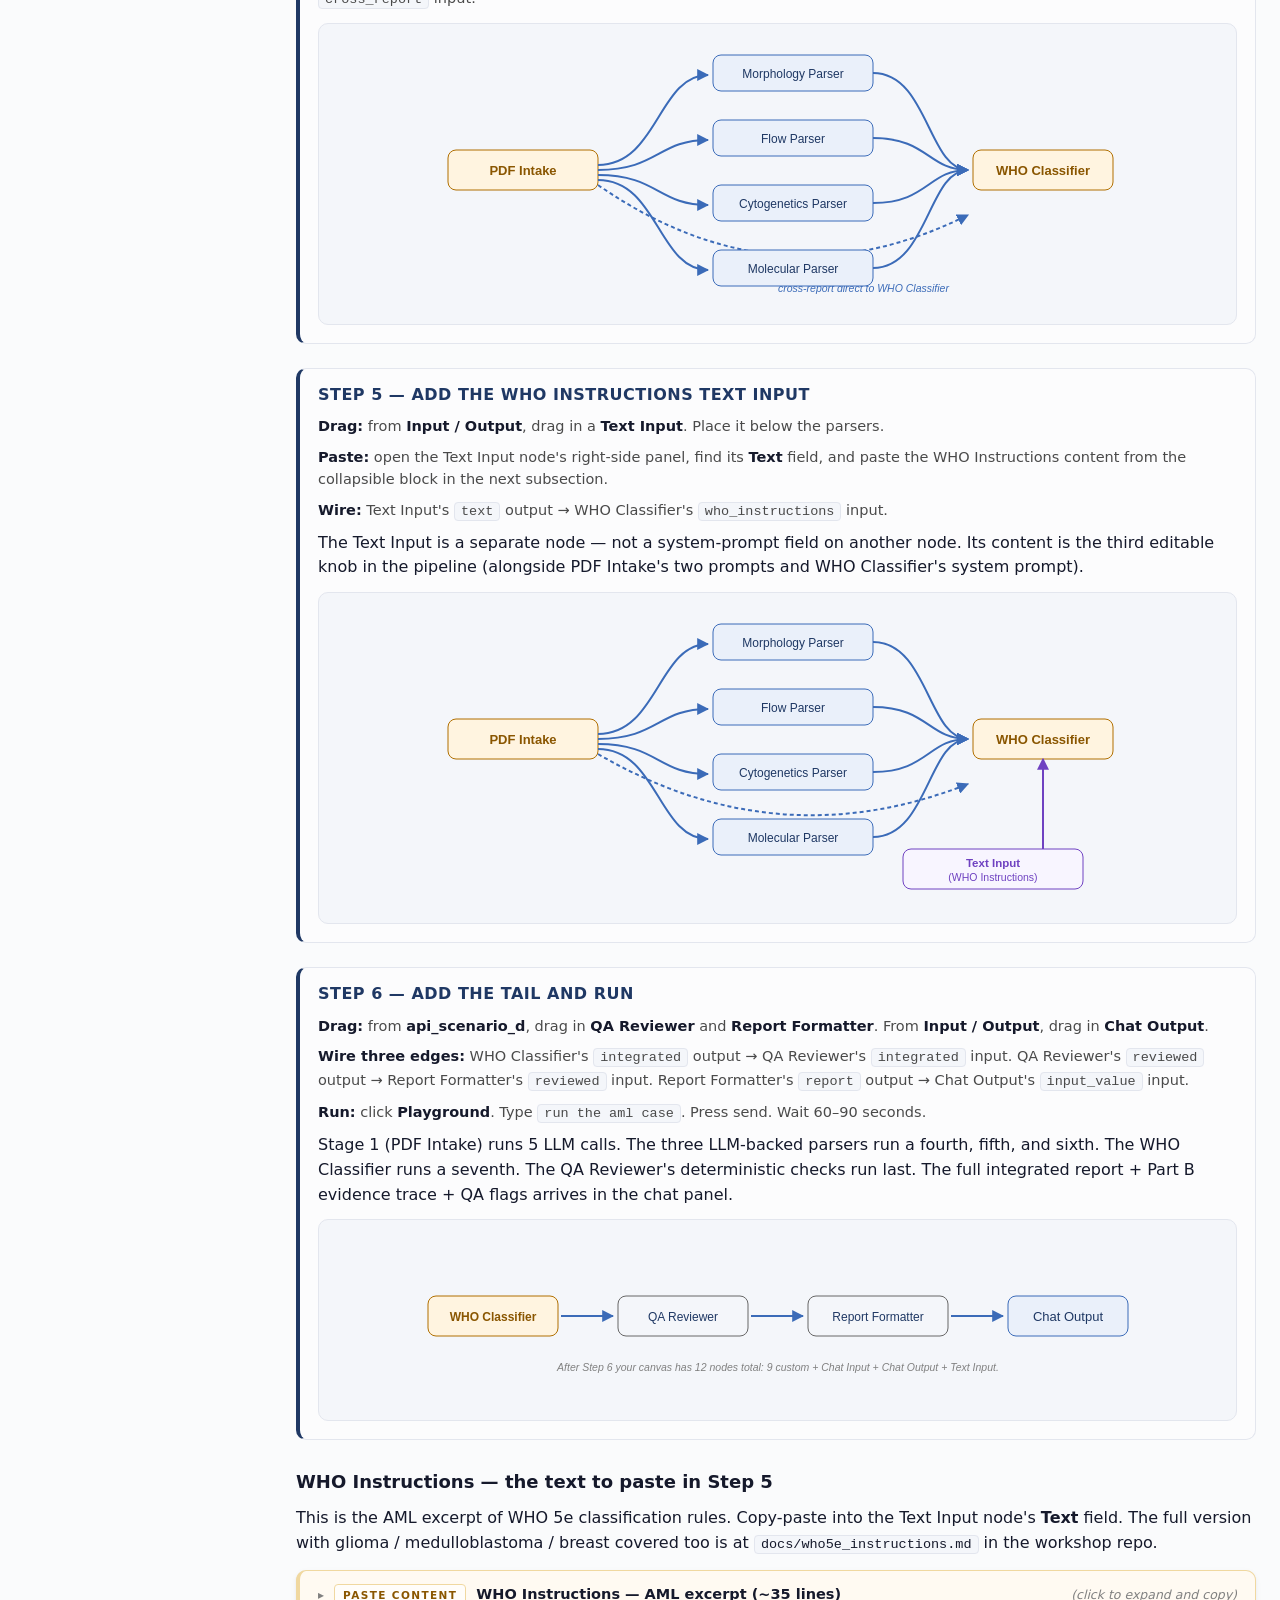
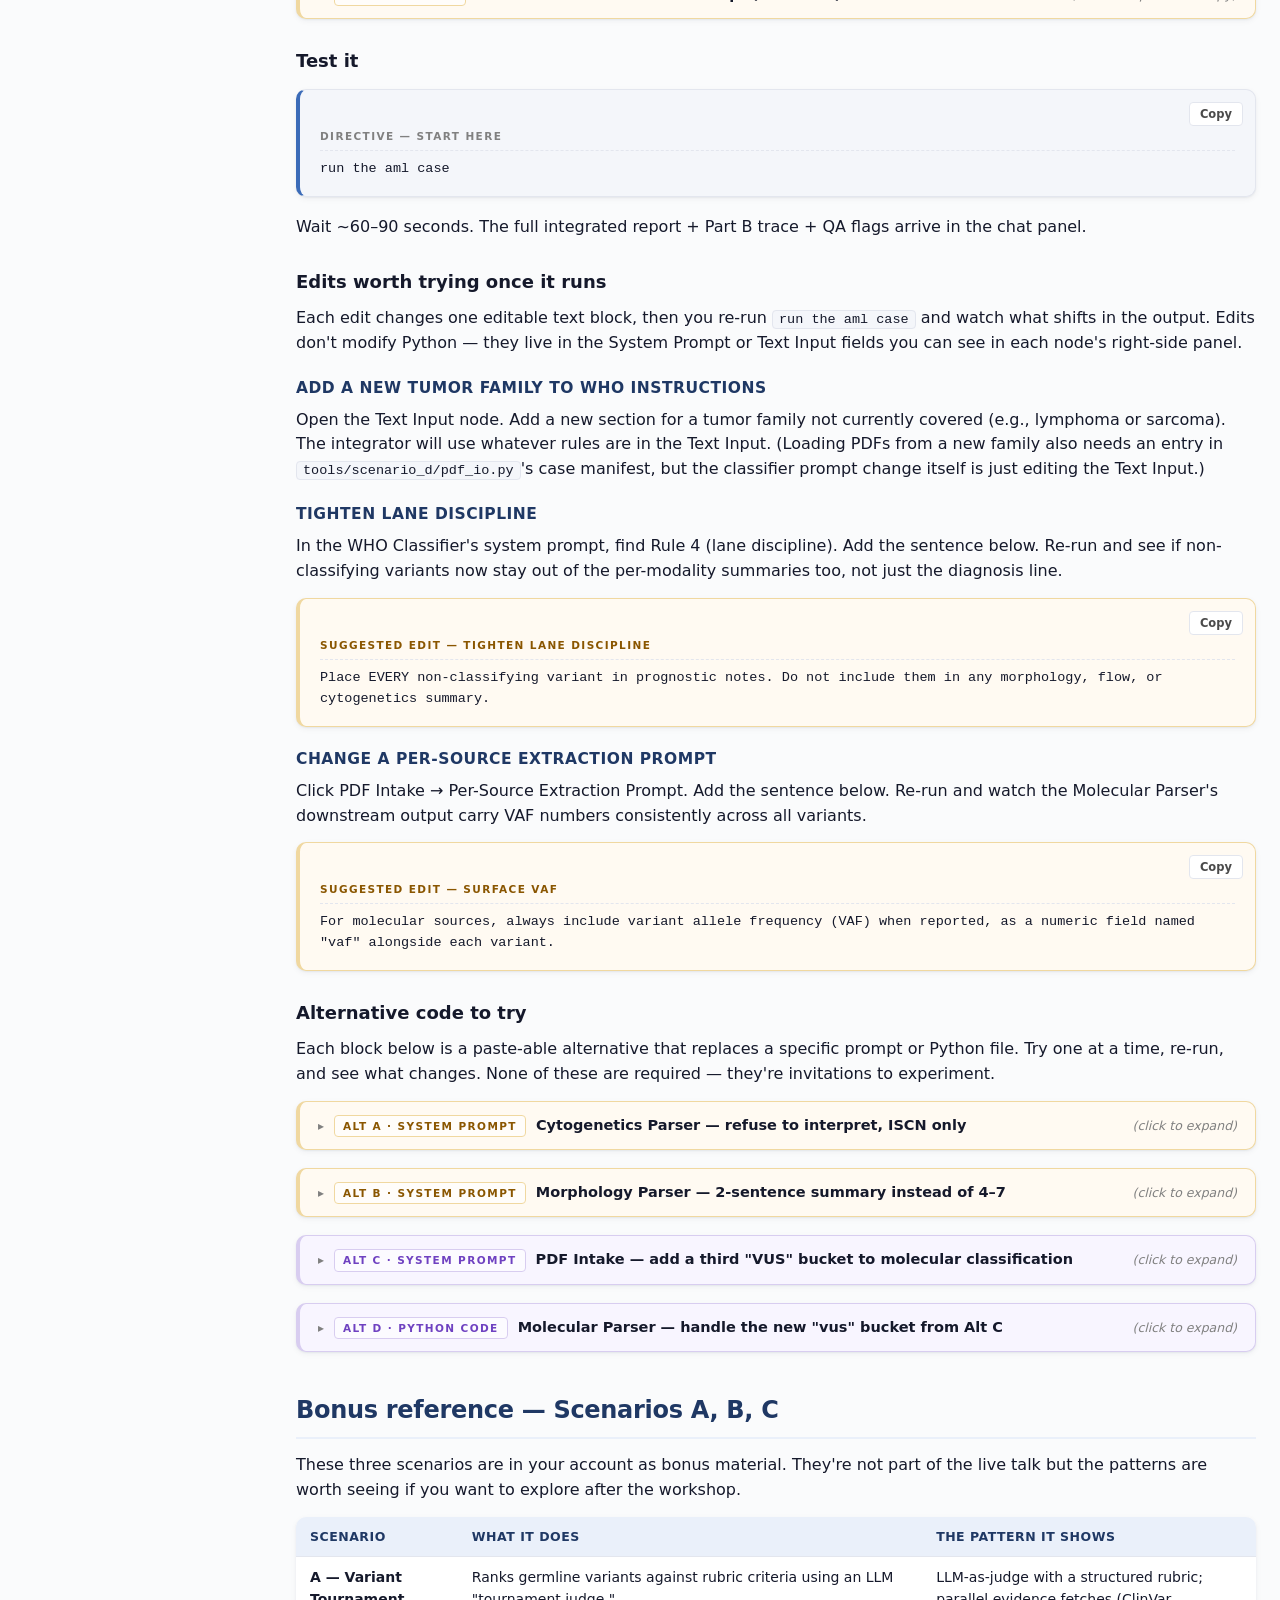
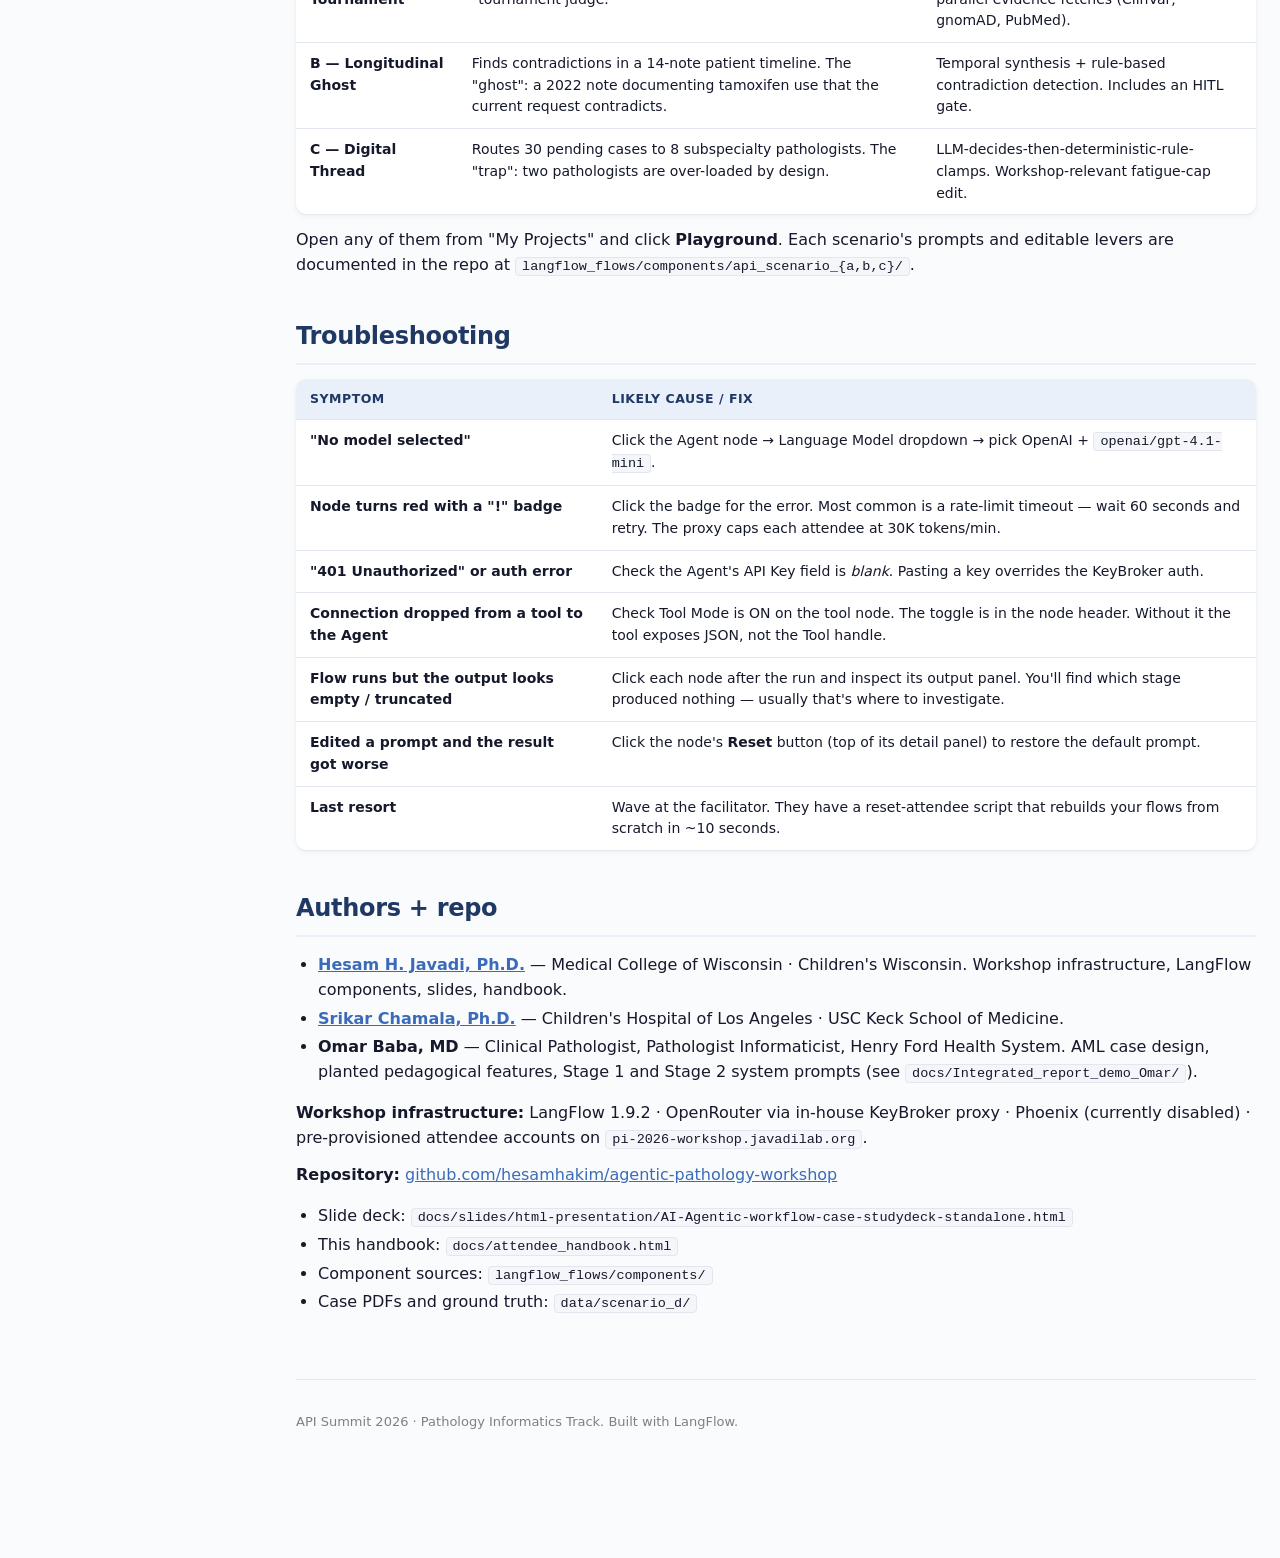
==== commit 33b95383: "docs(handbook): part-banner uses blue, not amber Amber was overloaded — section banners (Part 1/2/3)" ====
--- a/docs/attendee_handbook.html
+++ b/docs/attendee_handbook.html
@@ -386,8 +386,8 @@
     display: flex;
     align-items: baseline;
     gap: 16px;
-    background: linear-gradient(90deg, var(--amber-fill) 0%, transparent 100%);
-    border-left: 6px solid var(--amber);
+    background: linear-gradient(90deg, var(--blue-tint) 0%, transparent 100%);
+    border-left: 6px solid var(--blue);
     padding: 14px 20px;
     margin: 42px 0 8px;
     border-radius: var(--r-card);
@@ -396,7 +396,7 @@
     font-size: 11px;
     text-transform: uppercase;
     letter-spacing: 2px;
-    color: var(--amber-dark);
+    color: var(--blue);
     font-weight: 700;
   }
   .part-banner h2 {
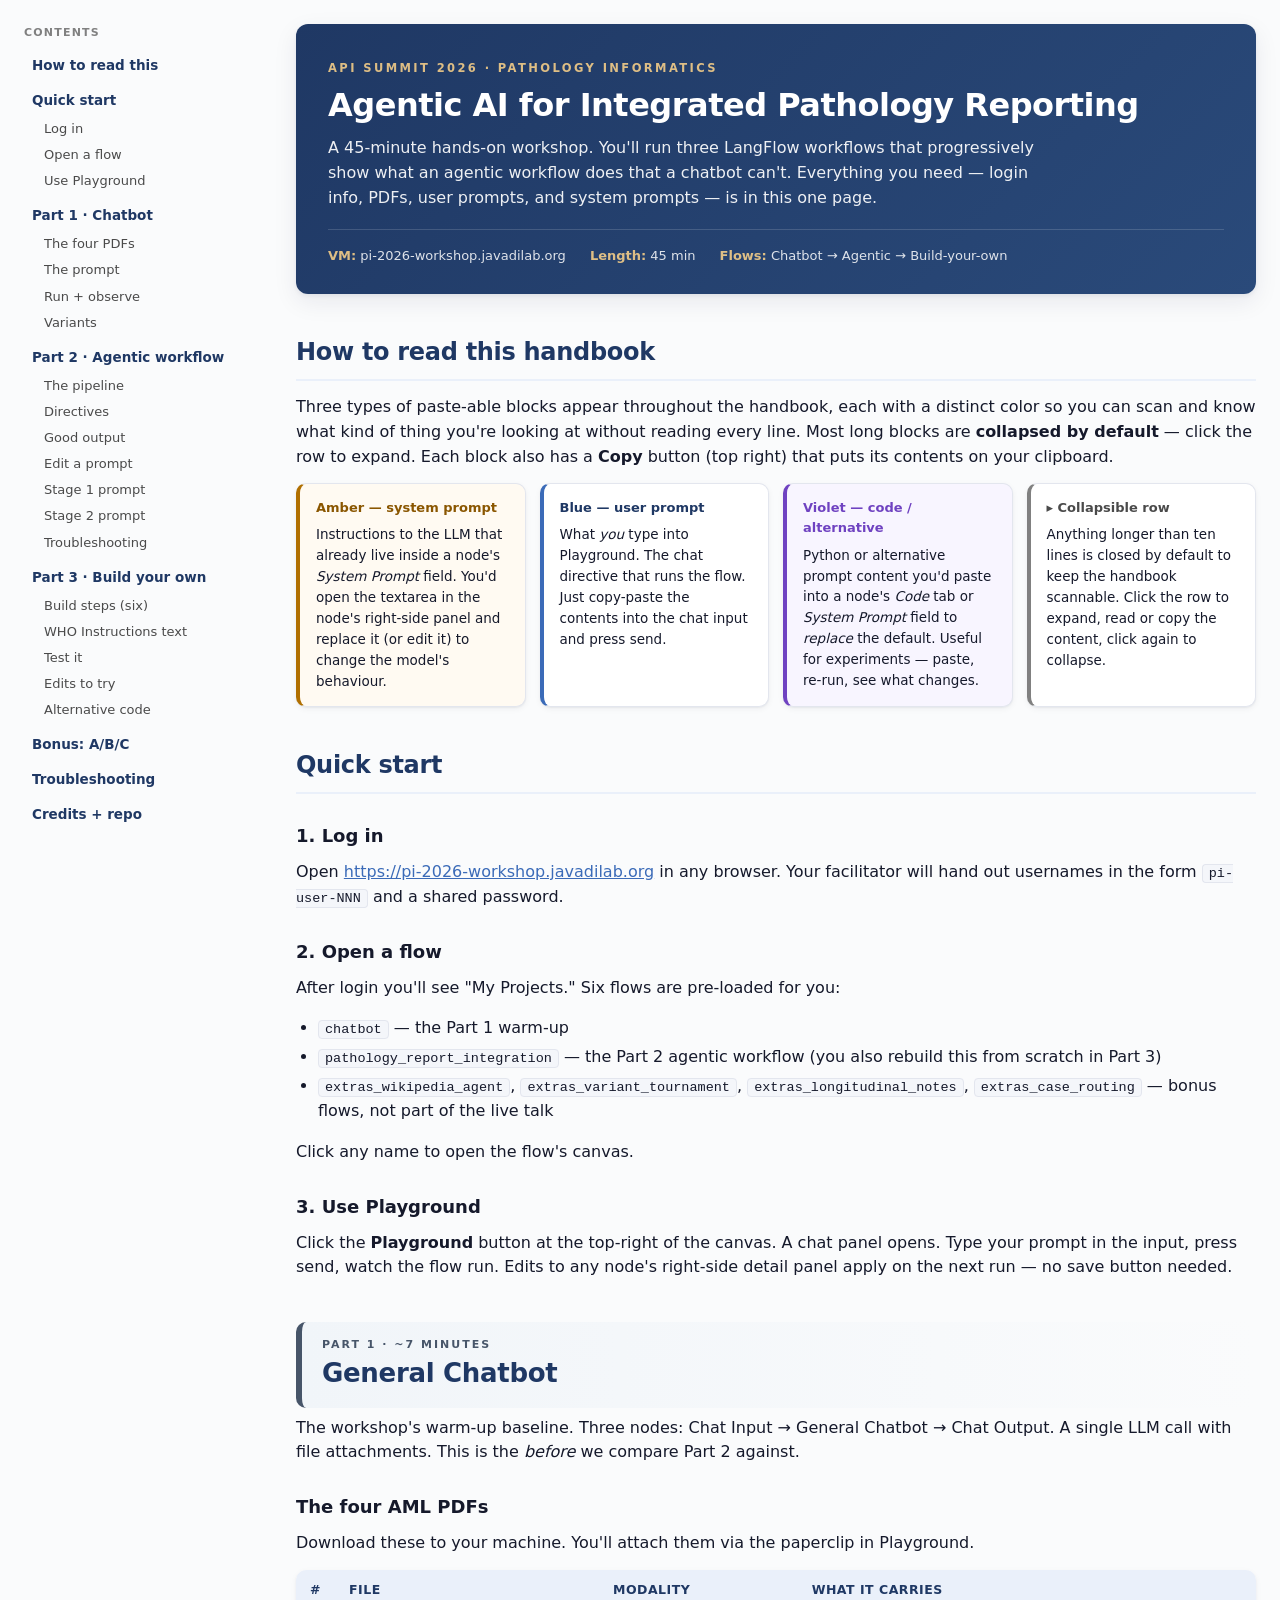
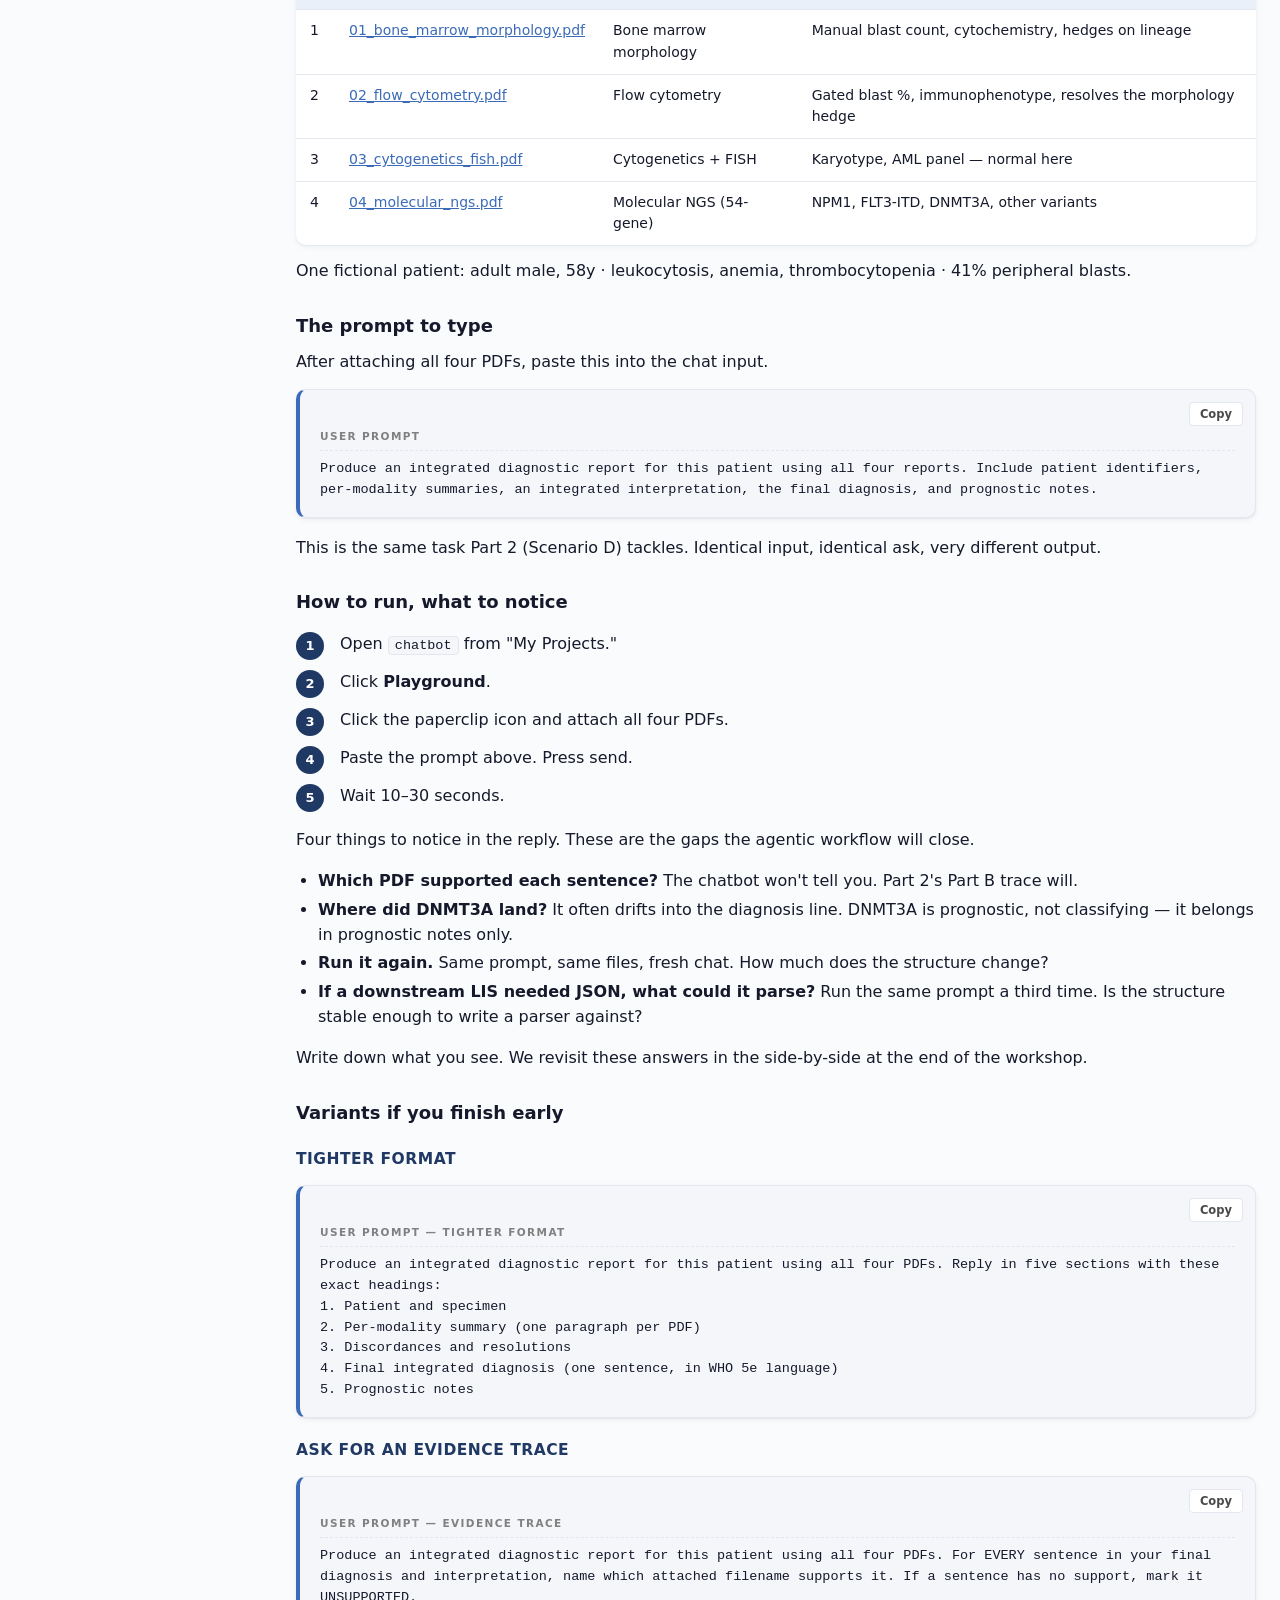
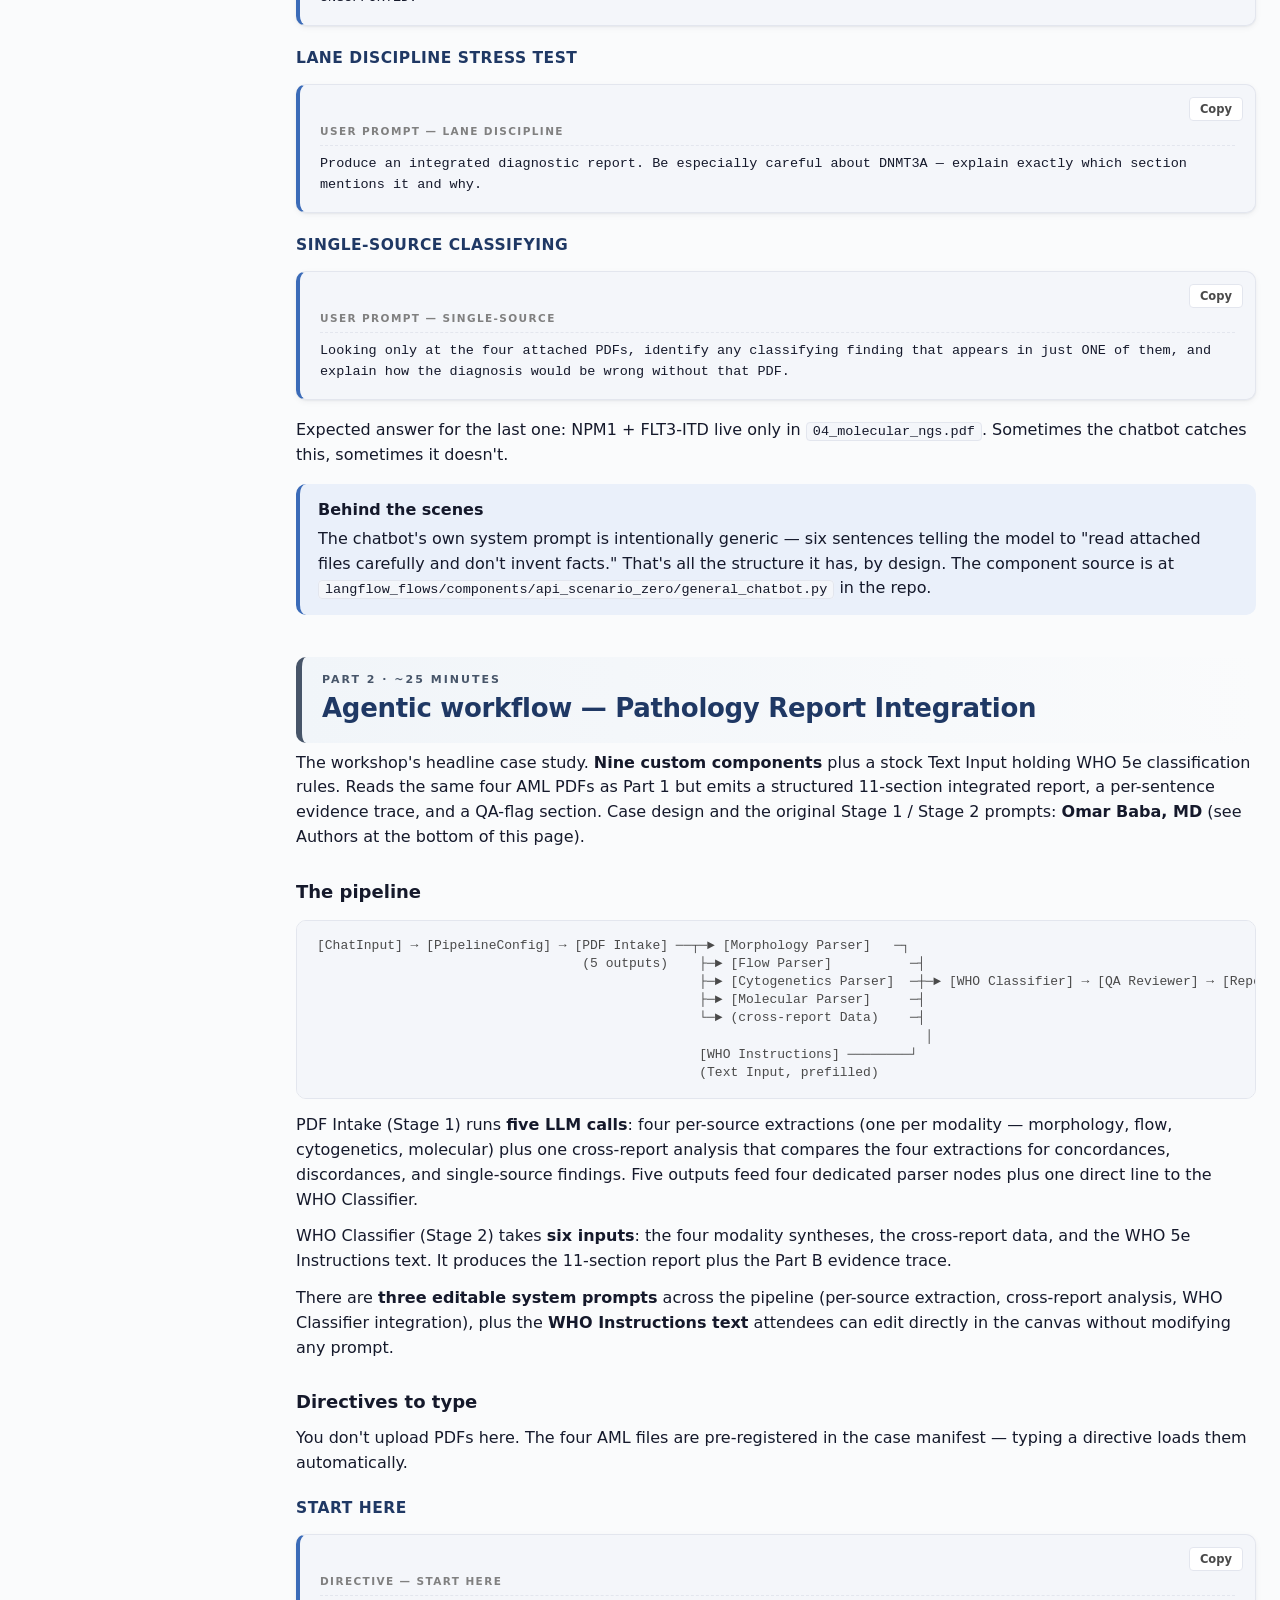
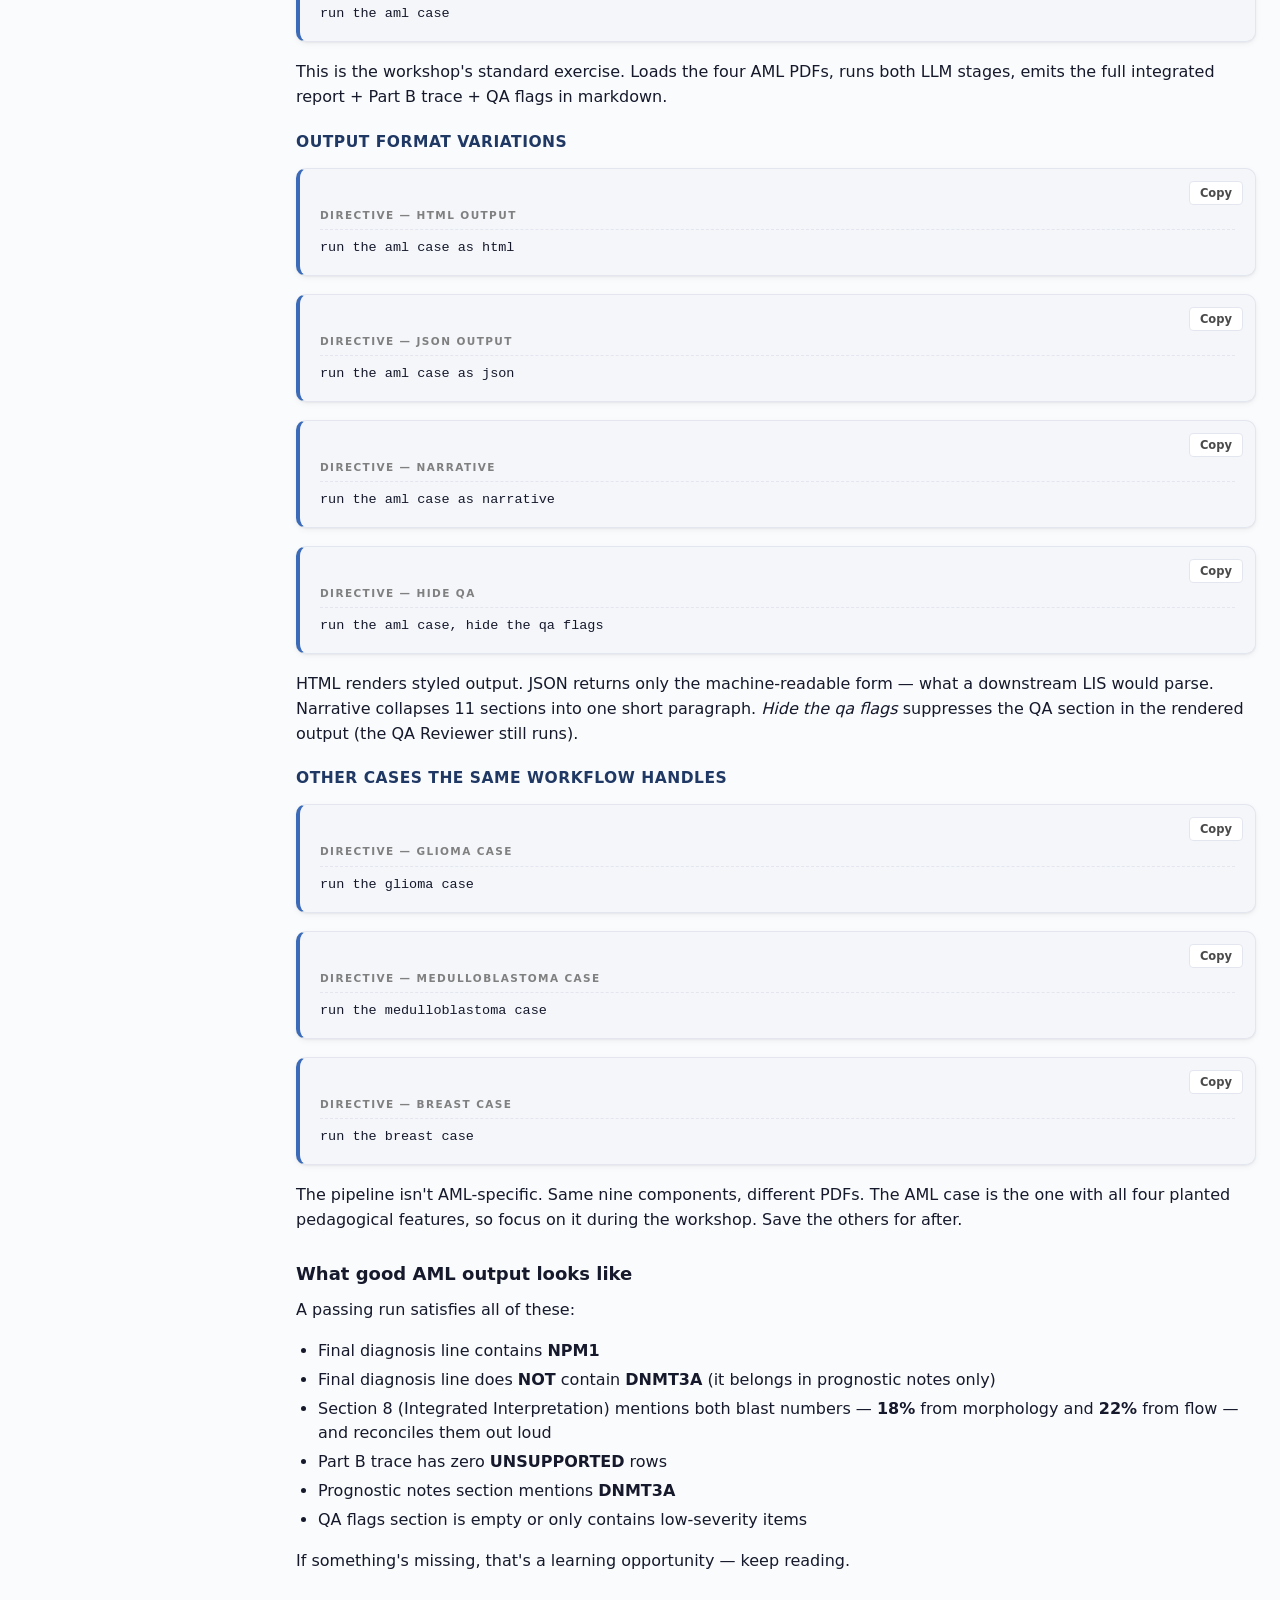
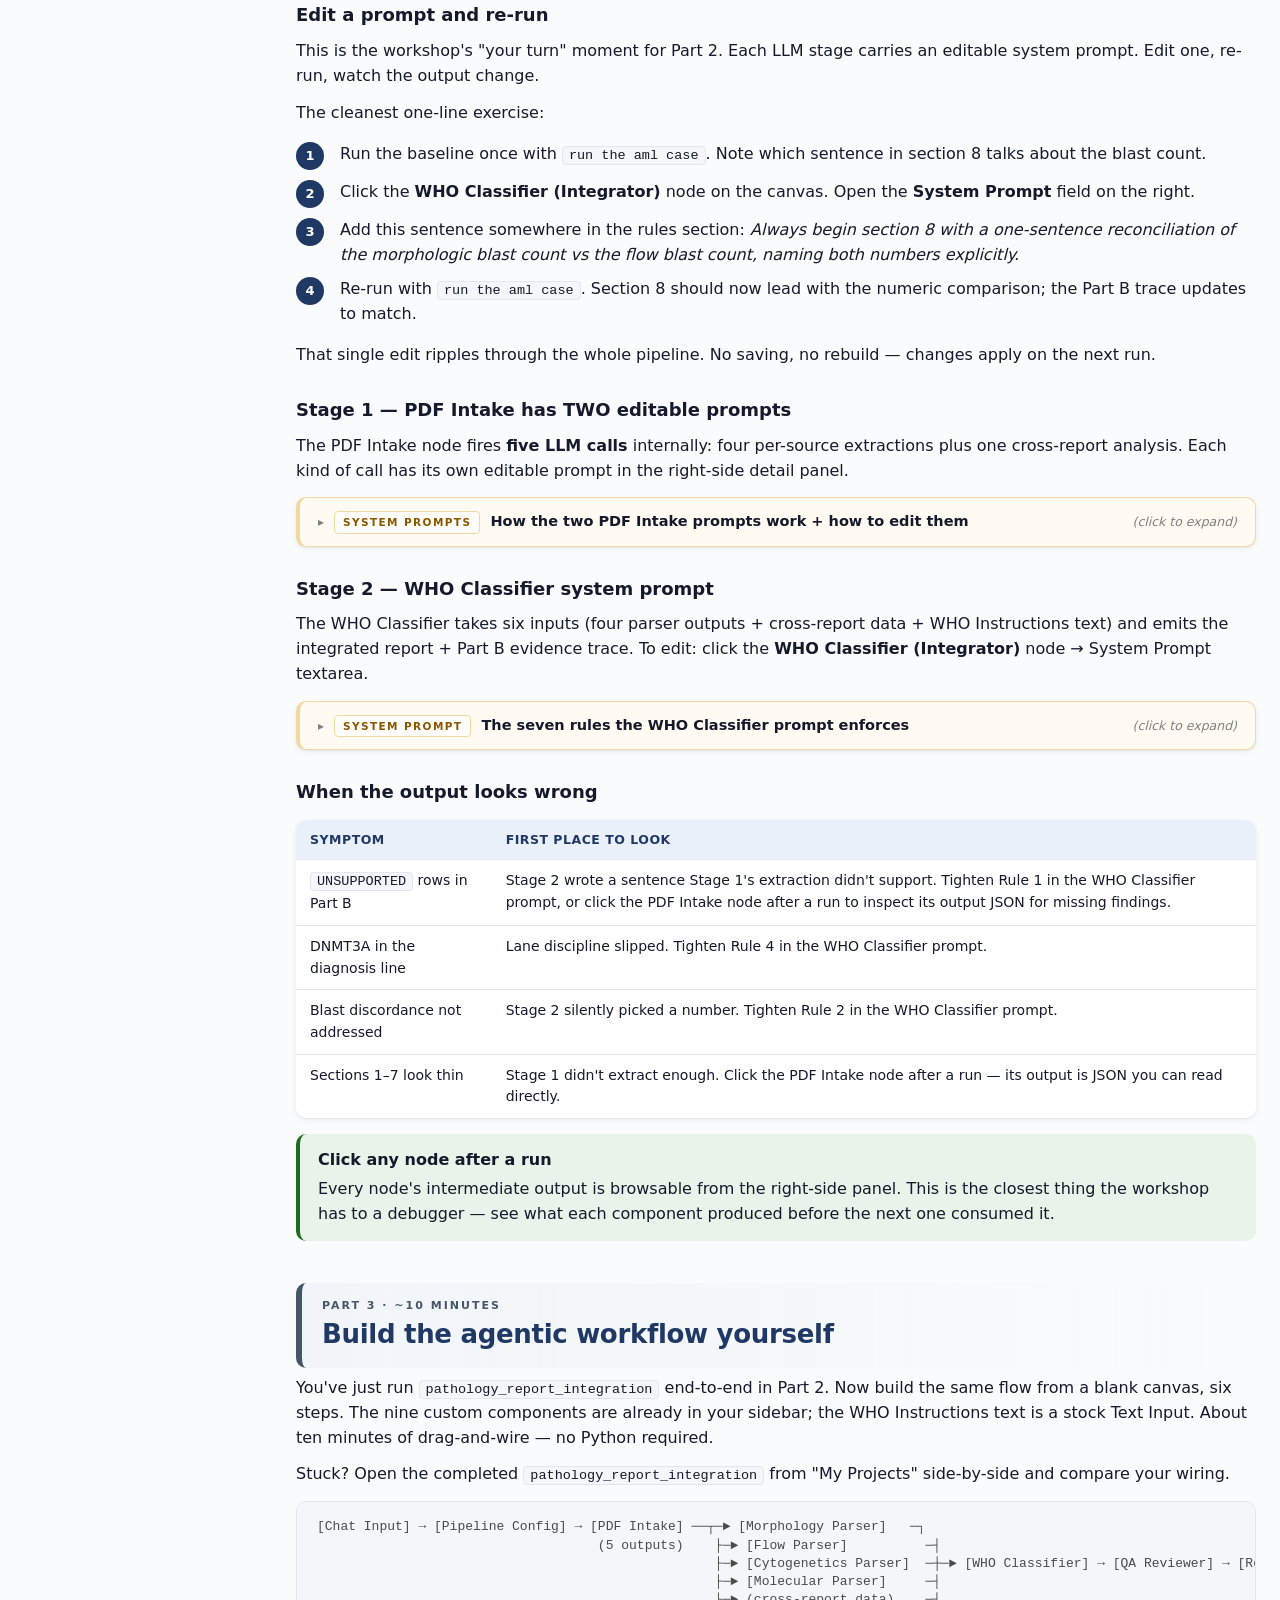
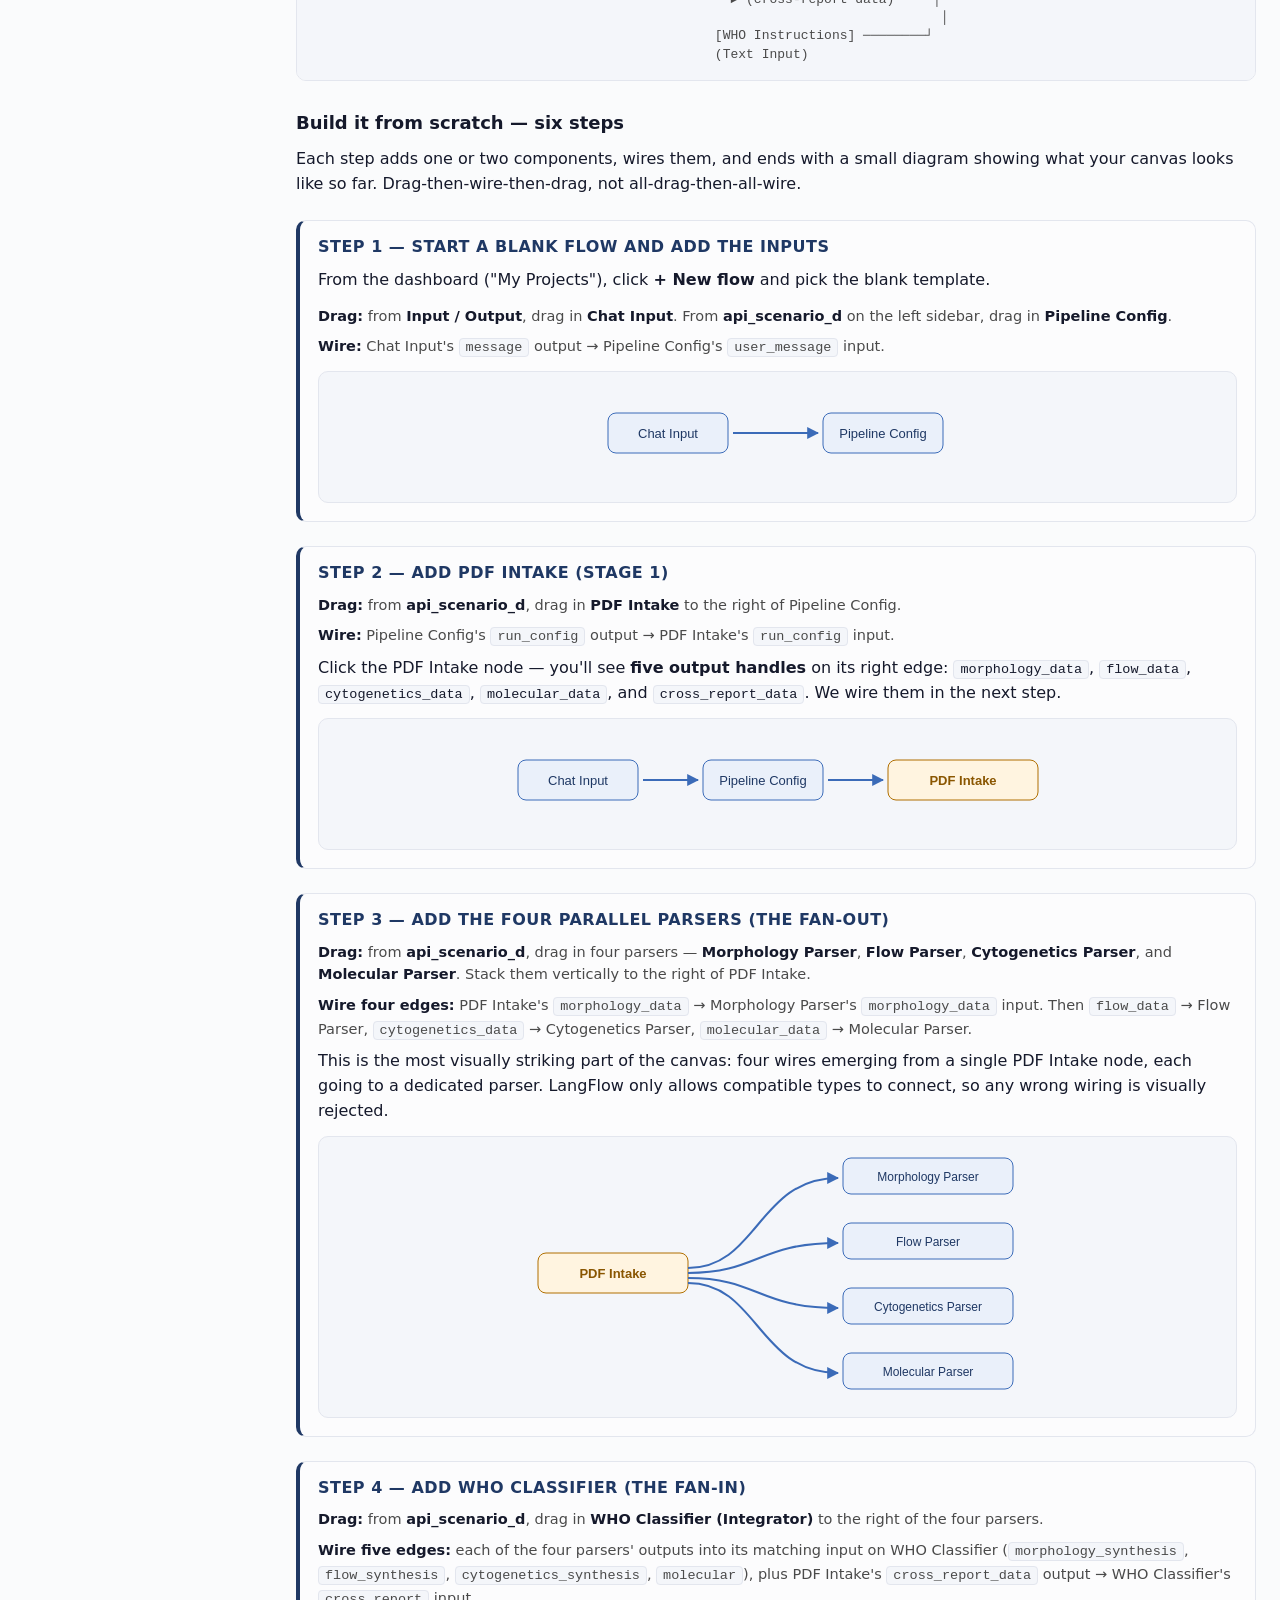
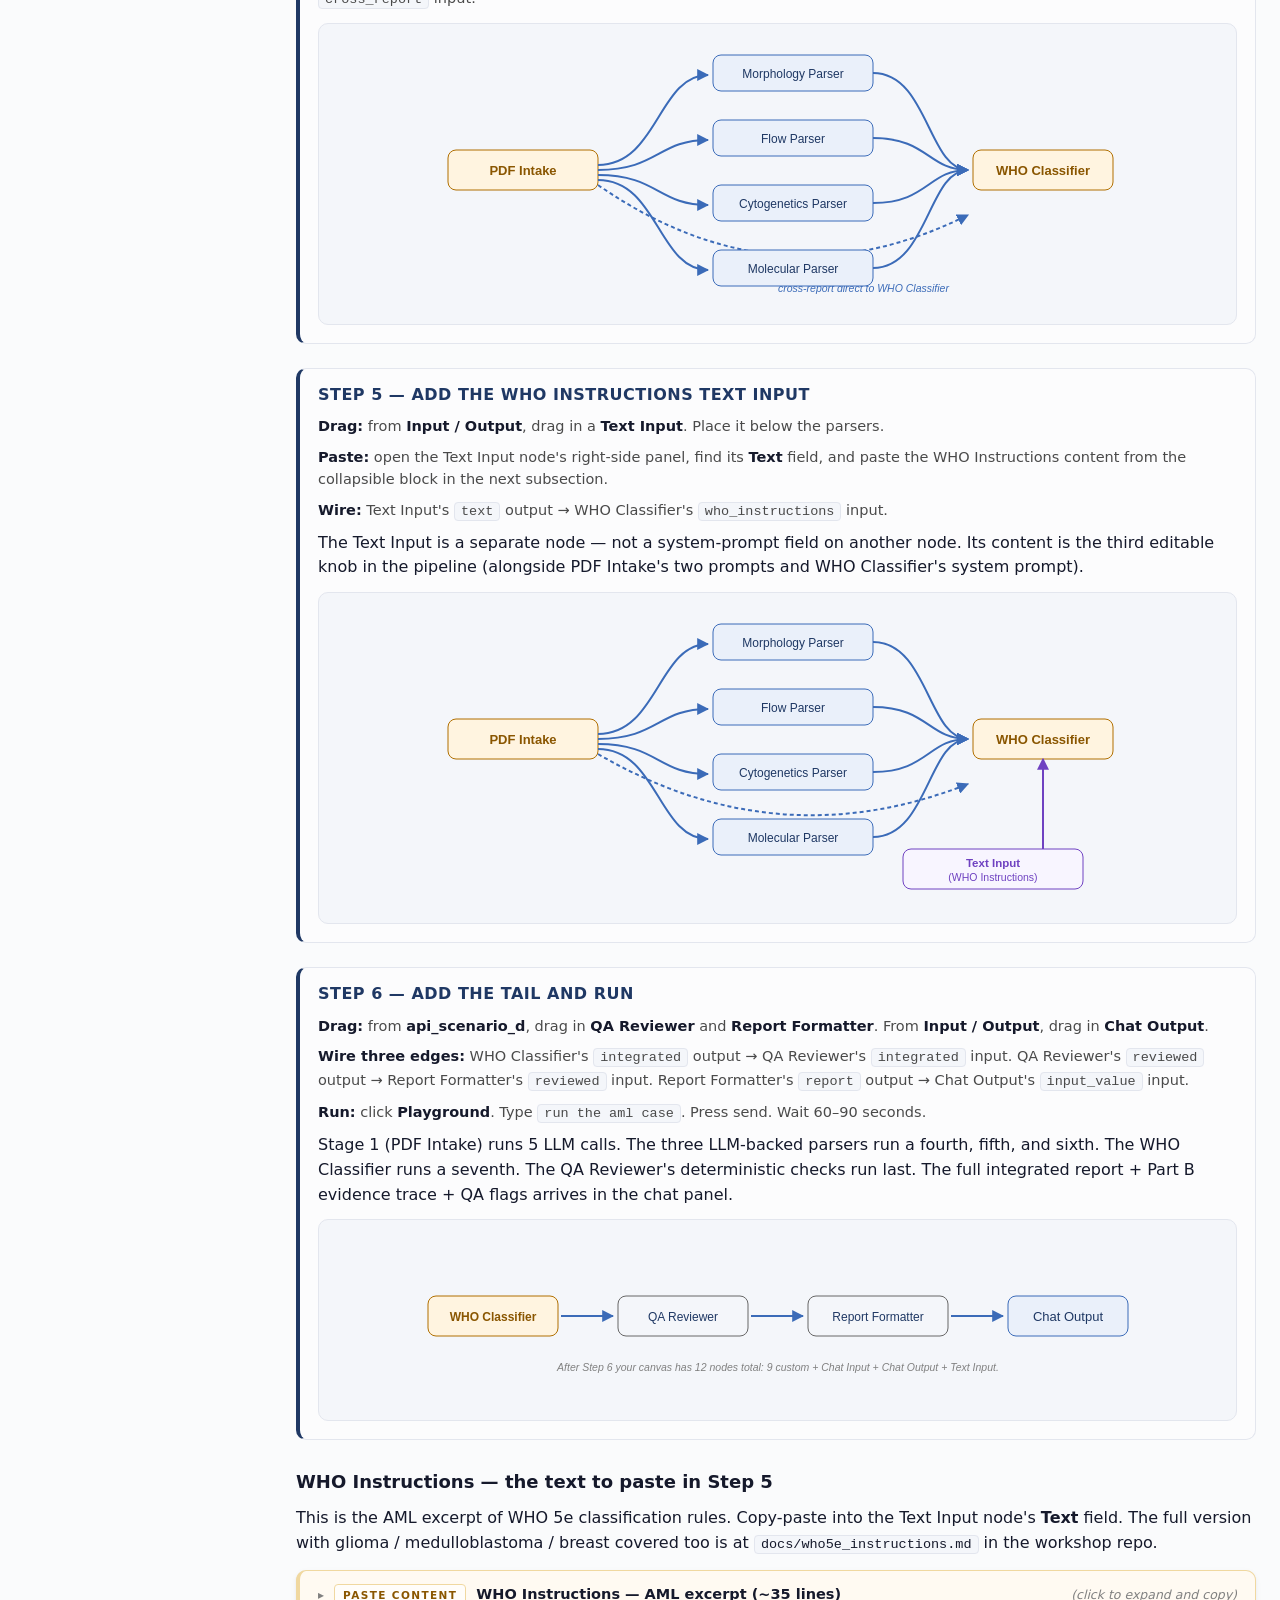
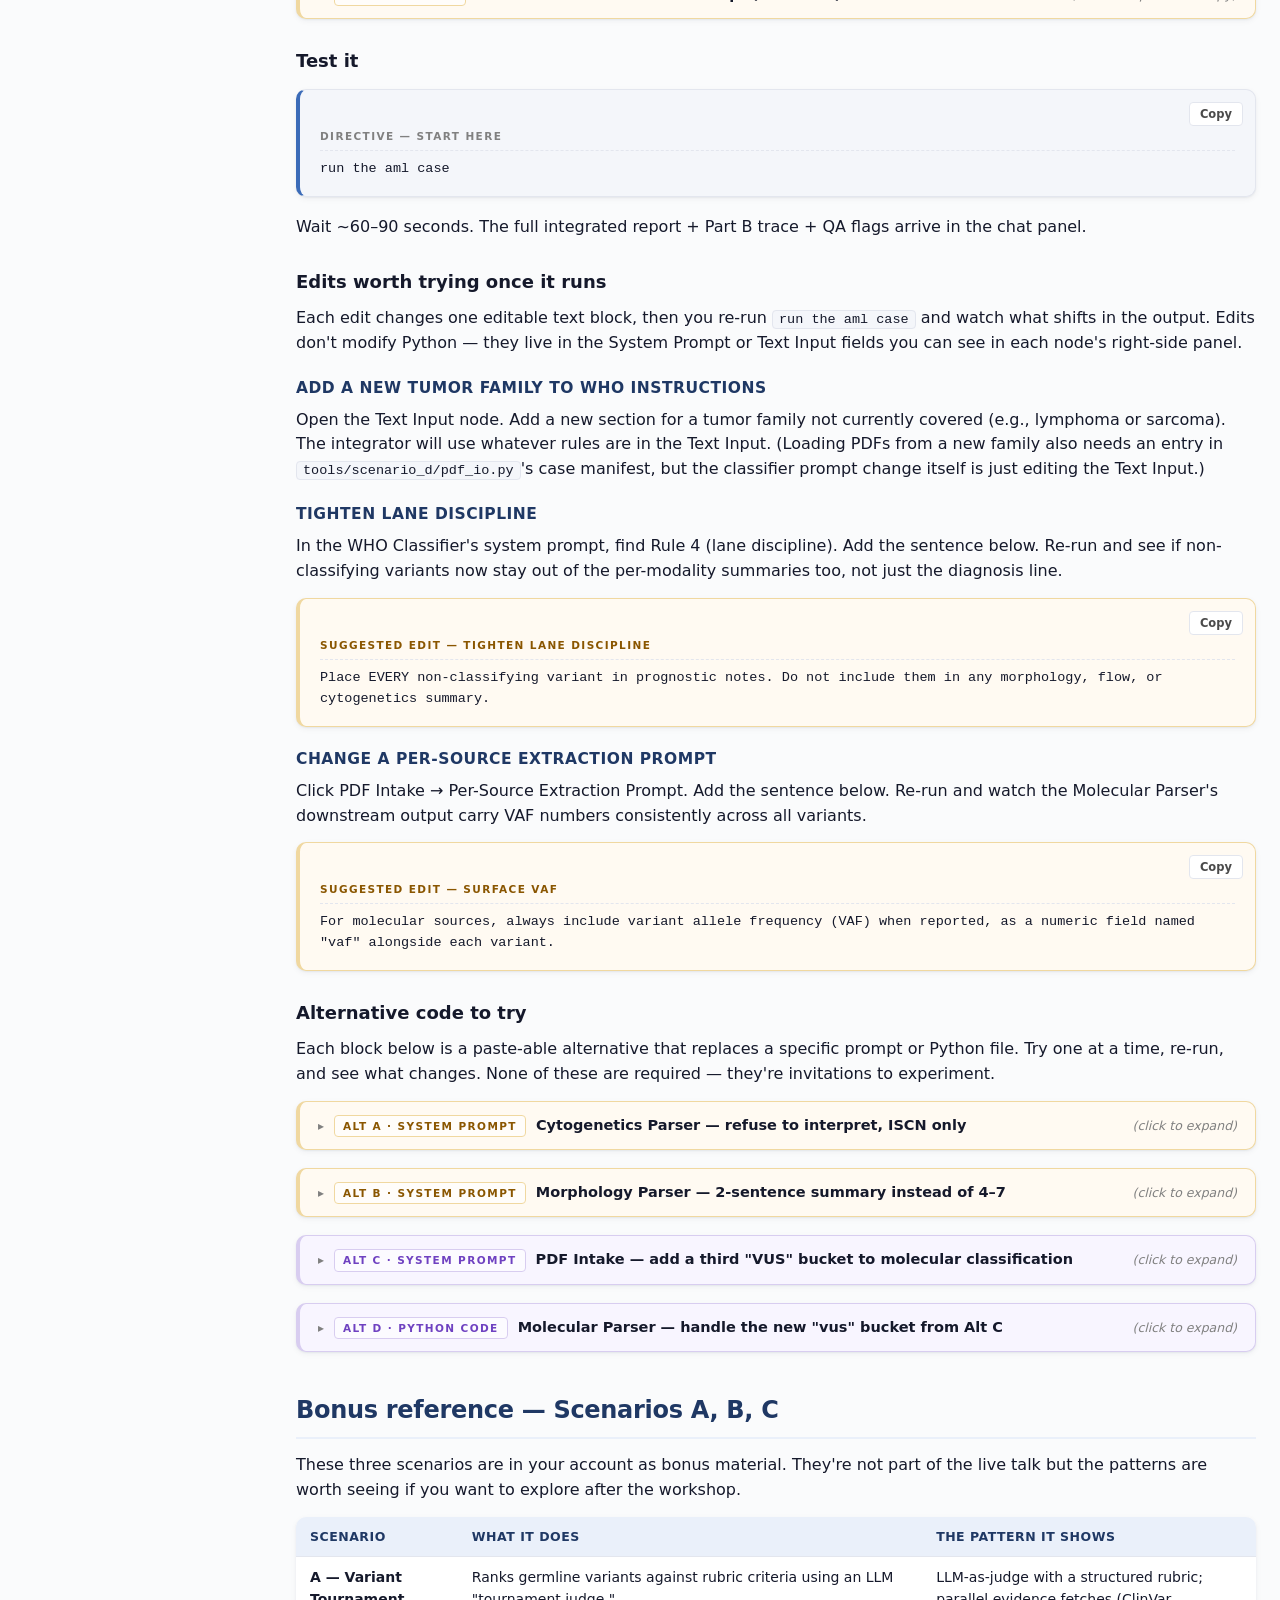
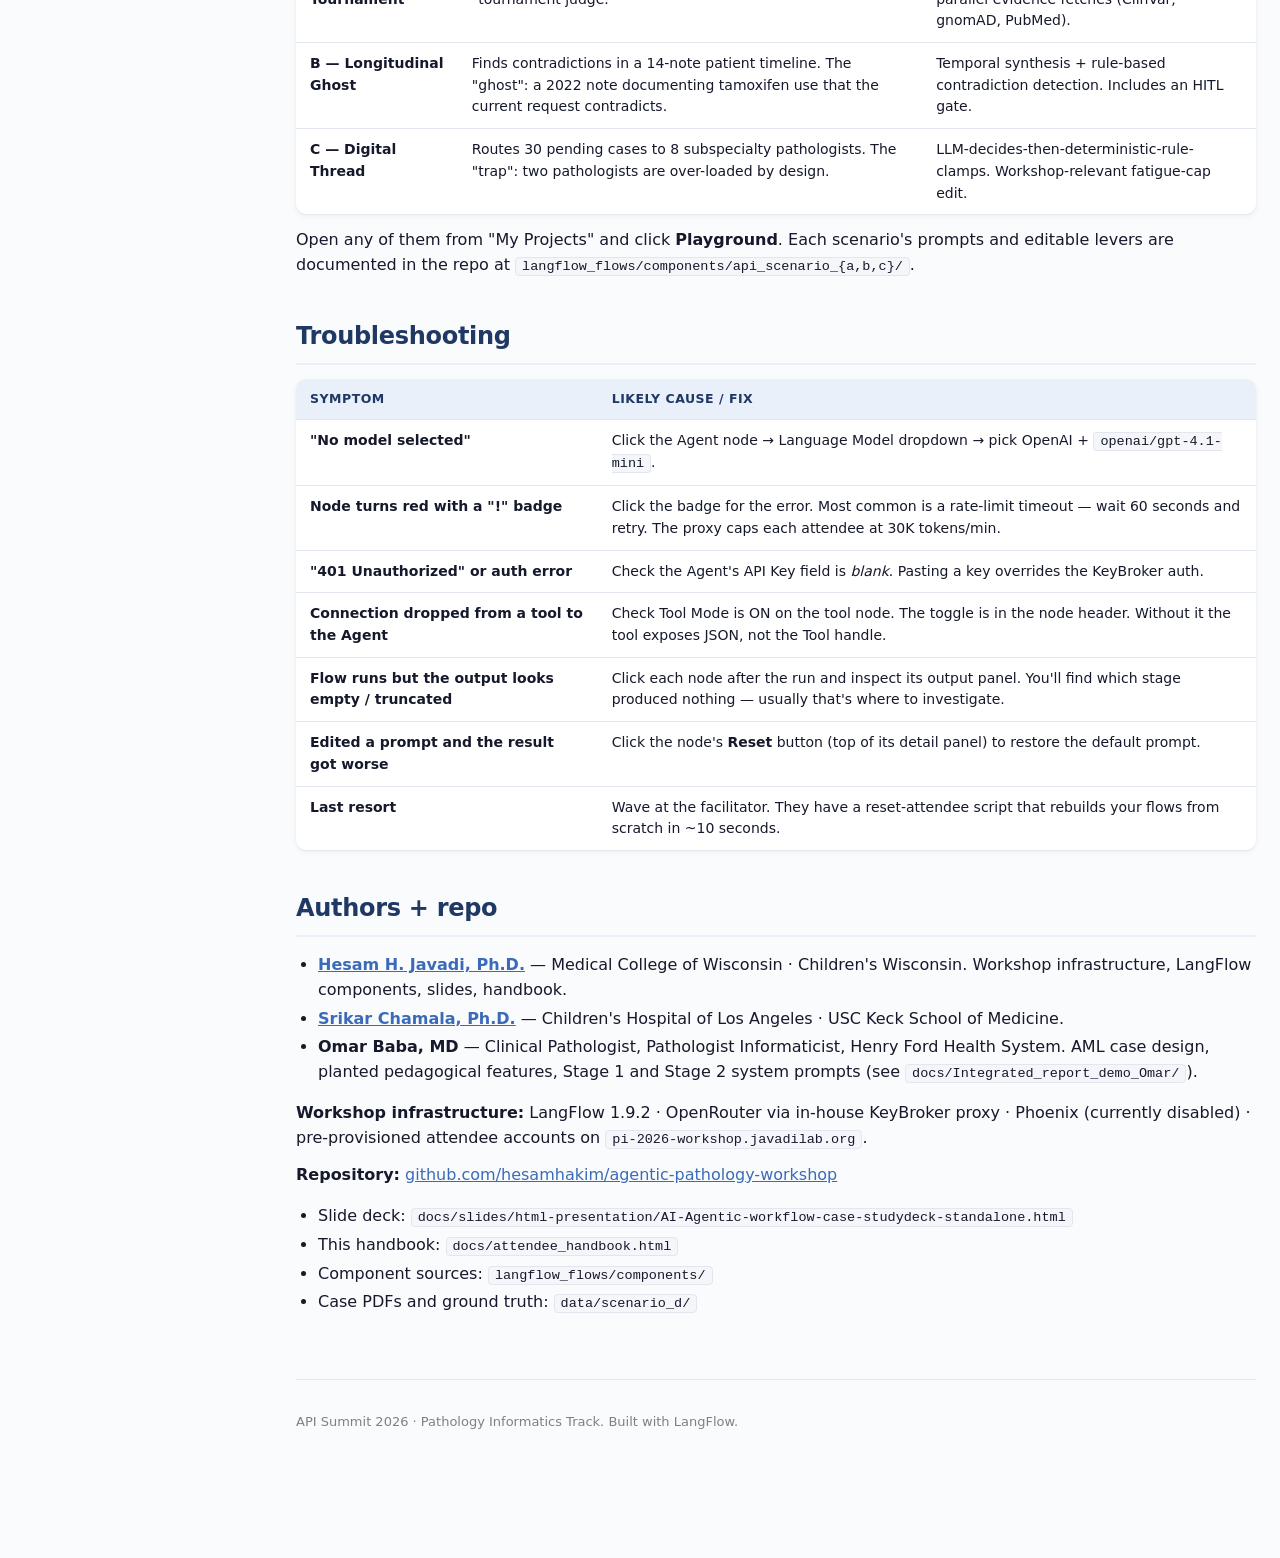
==== commit 78235847: "docs(handbook): part-banner uses slate, not blue Blue collided with the user-prompt color in the leg" ====
--- a/docs/attendee_handbook.html
+++ b/docs/attendee_handbook.html
@@ -386,8 +386,8 @@
     display: flex;
     align-items: baseline;
     gap: 16px;
-    background: linear-gradient(90deg, var(--blue-tint) 0%, transparent 100%);
-    border-left: 6px solid var(--blue);
+    background: linear-gradient(90deg, #f1f5f9 0%, transparent 100%);
+    border-left: 6px solid #475569;
     padding: 14px 20px;
     margin: 42px 0 8px;
     border-radius: var(--r-card);
@@ -396,7 +396,7 @@
     font-size: 11px;
     text-transform: uppercase;
     letter-spacing: 2px;
-    color: var(--blue);
+    color: #475569;
     font-weight: 700;
   }
   .part-banner h2 {
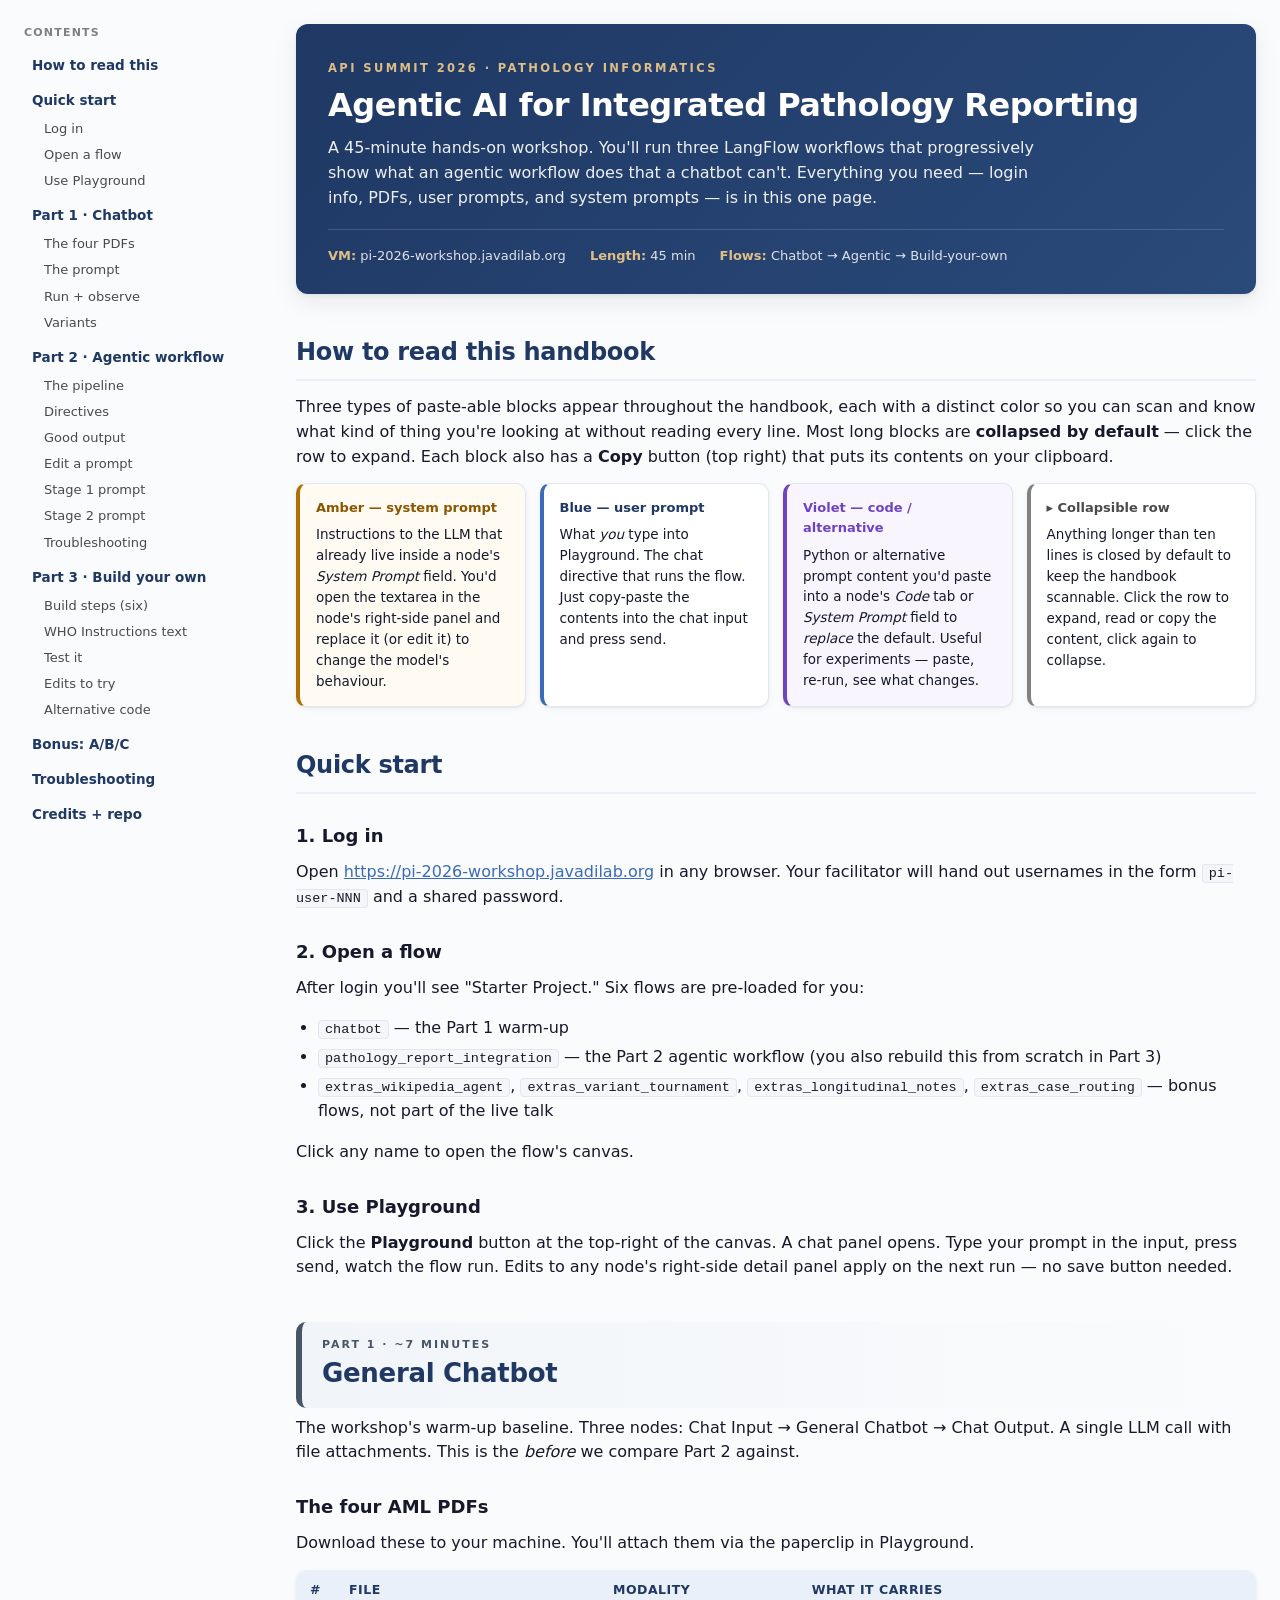
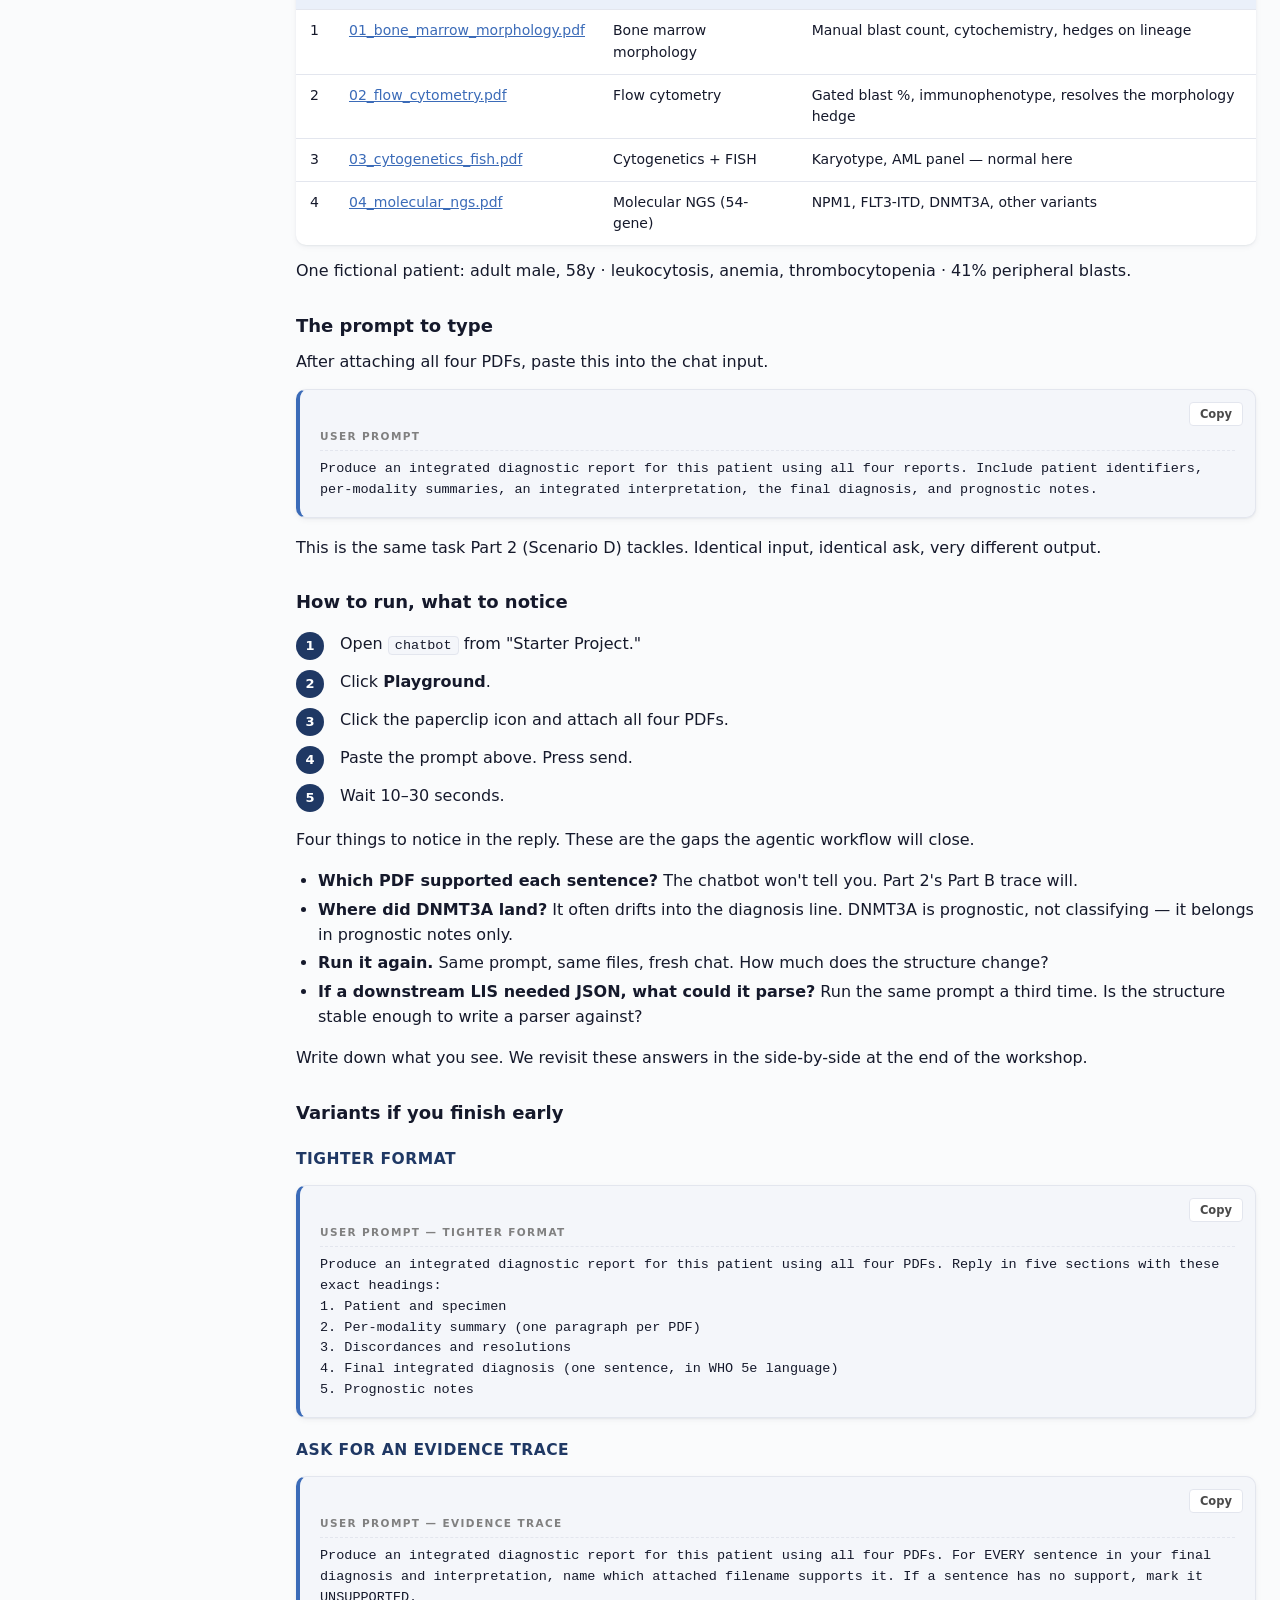
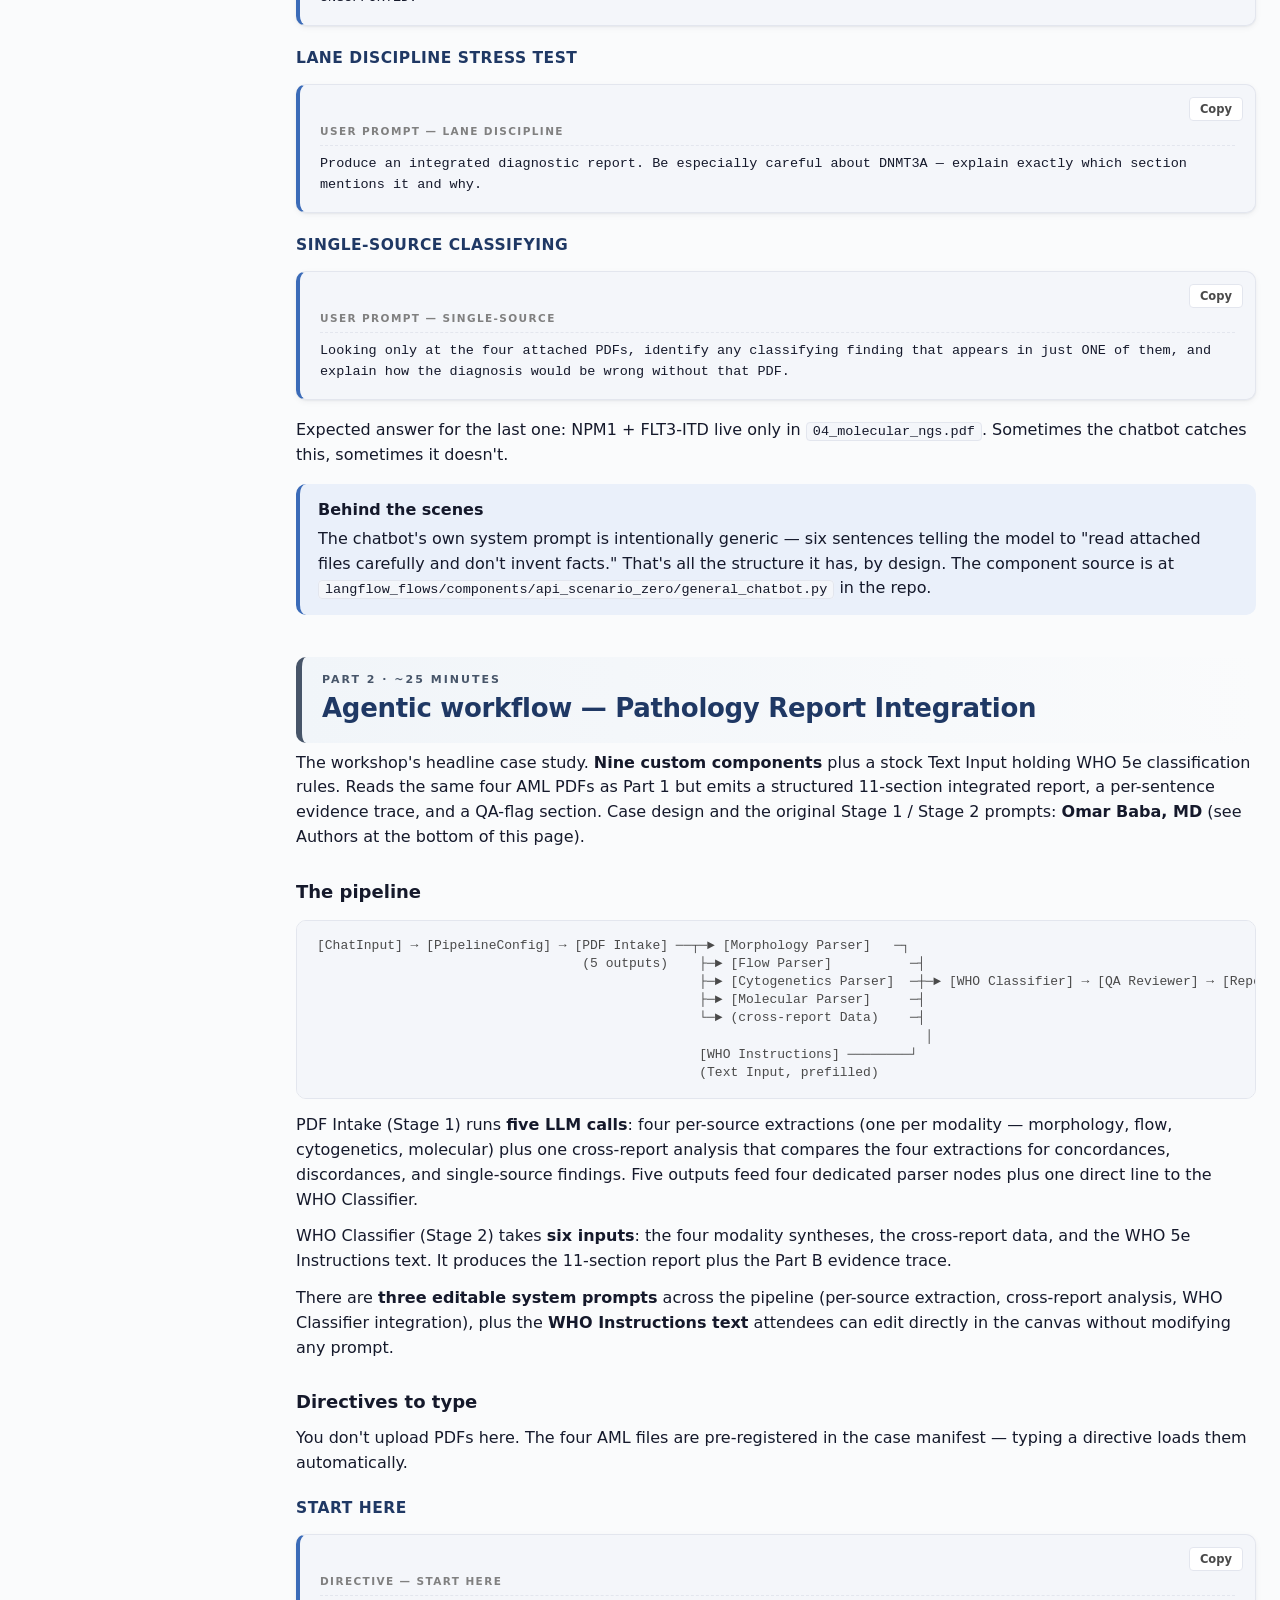
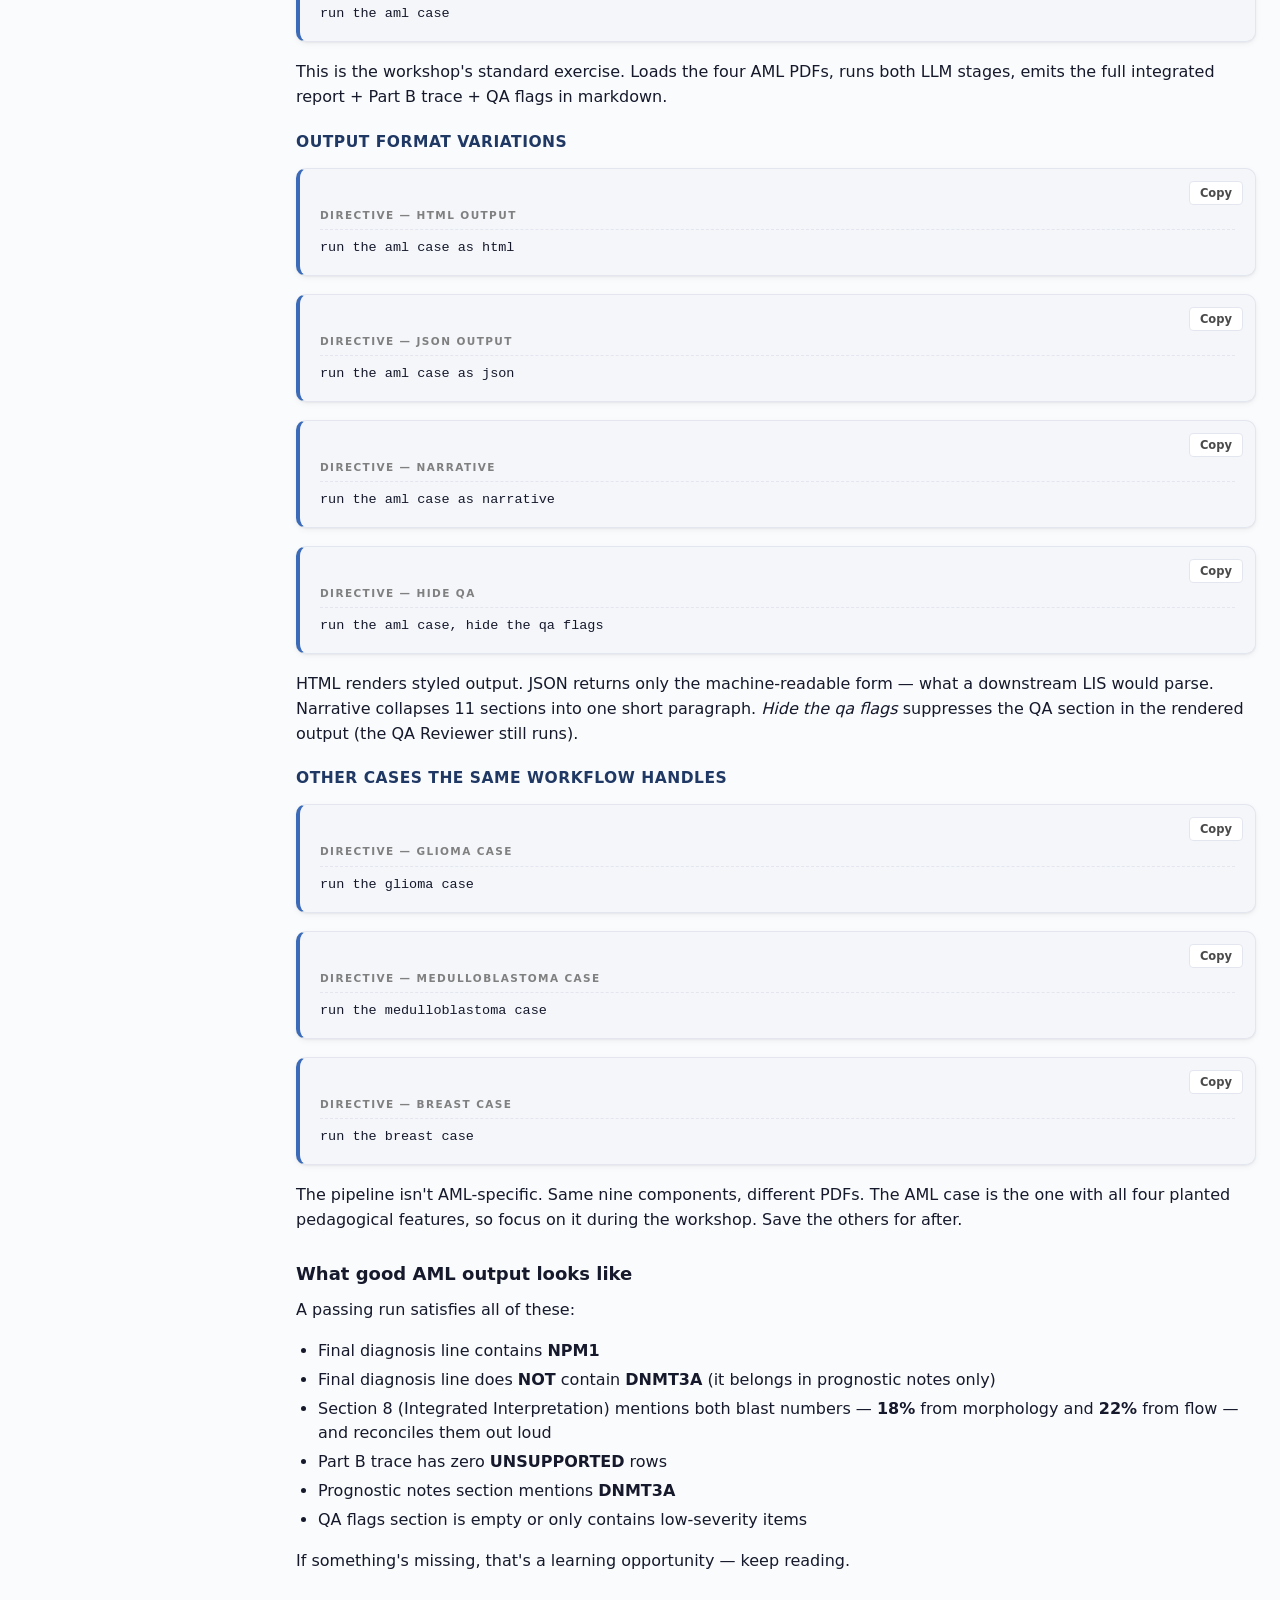
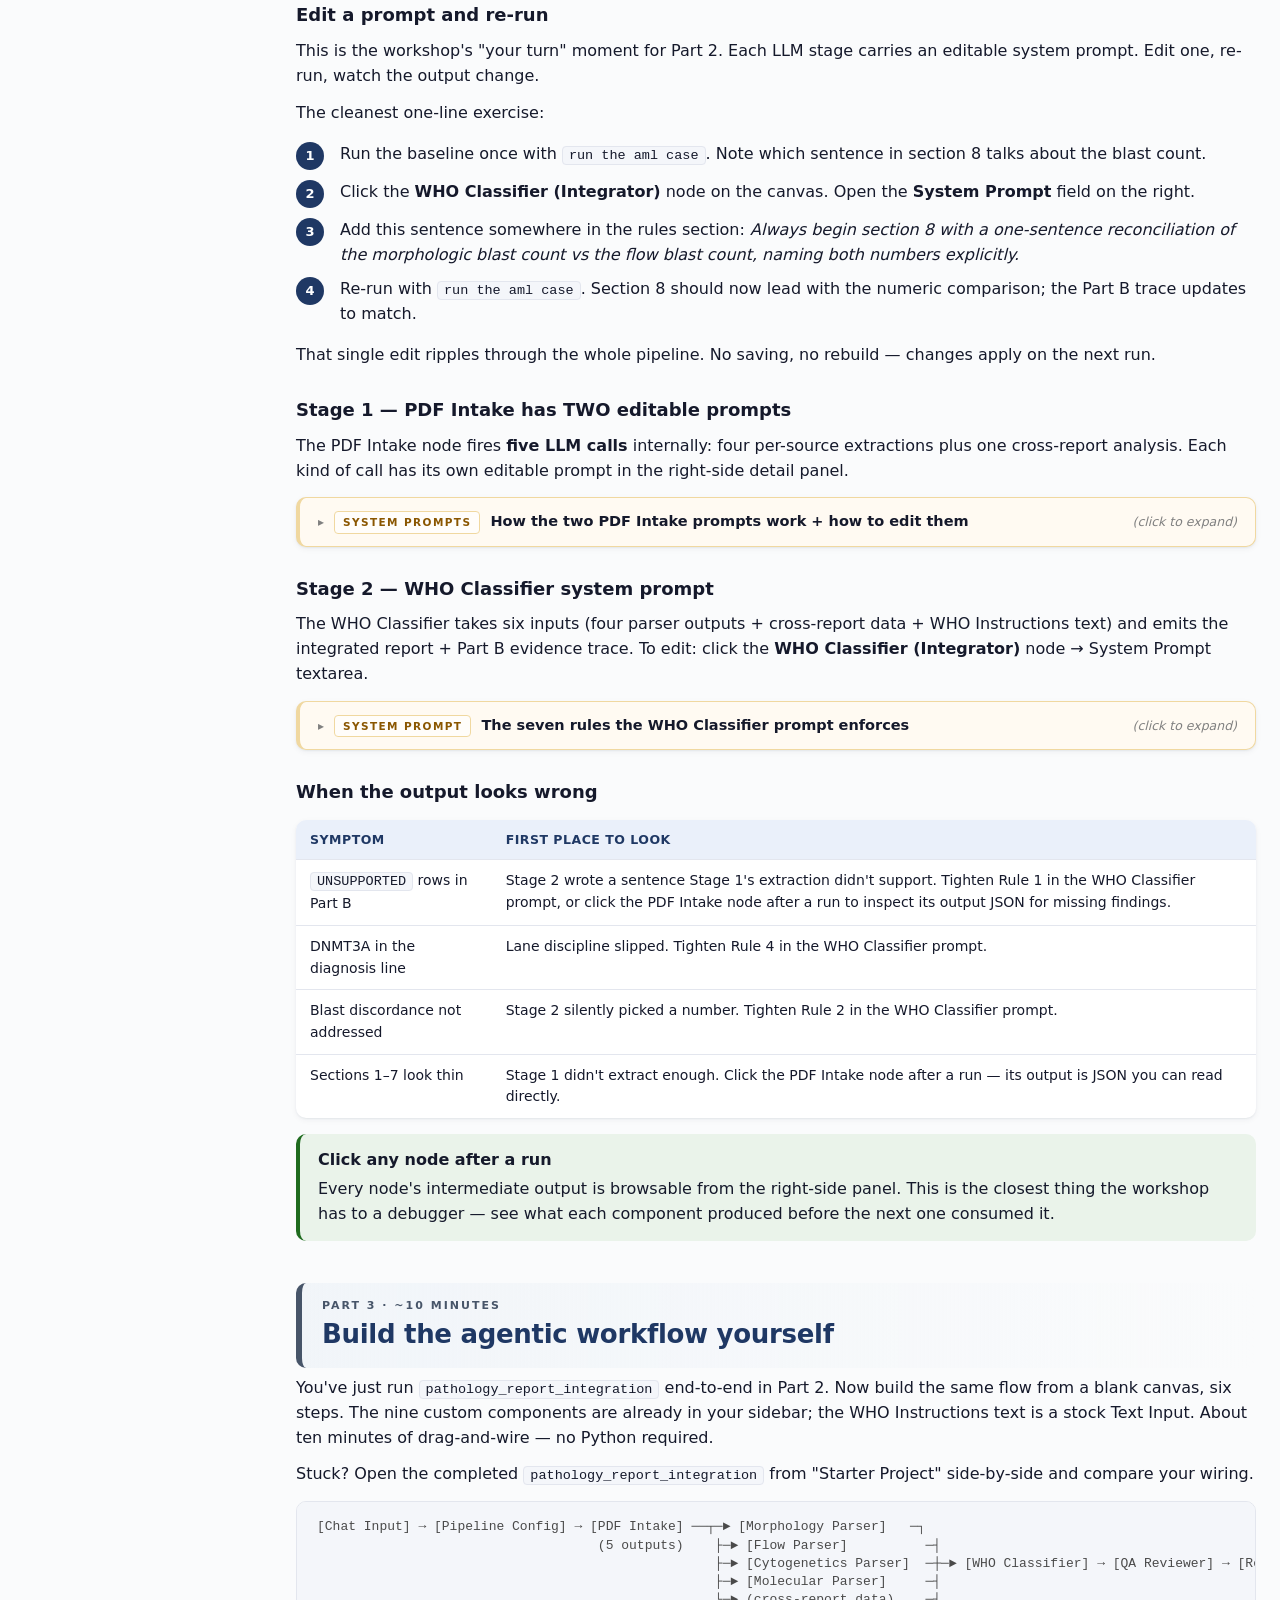
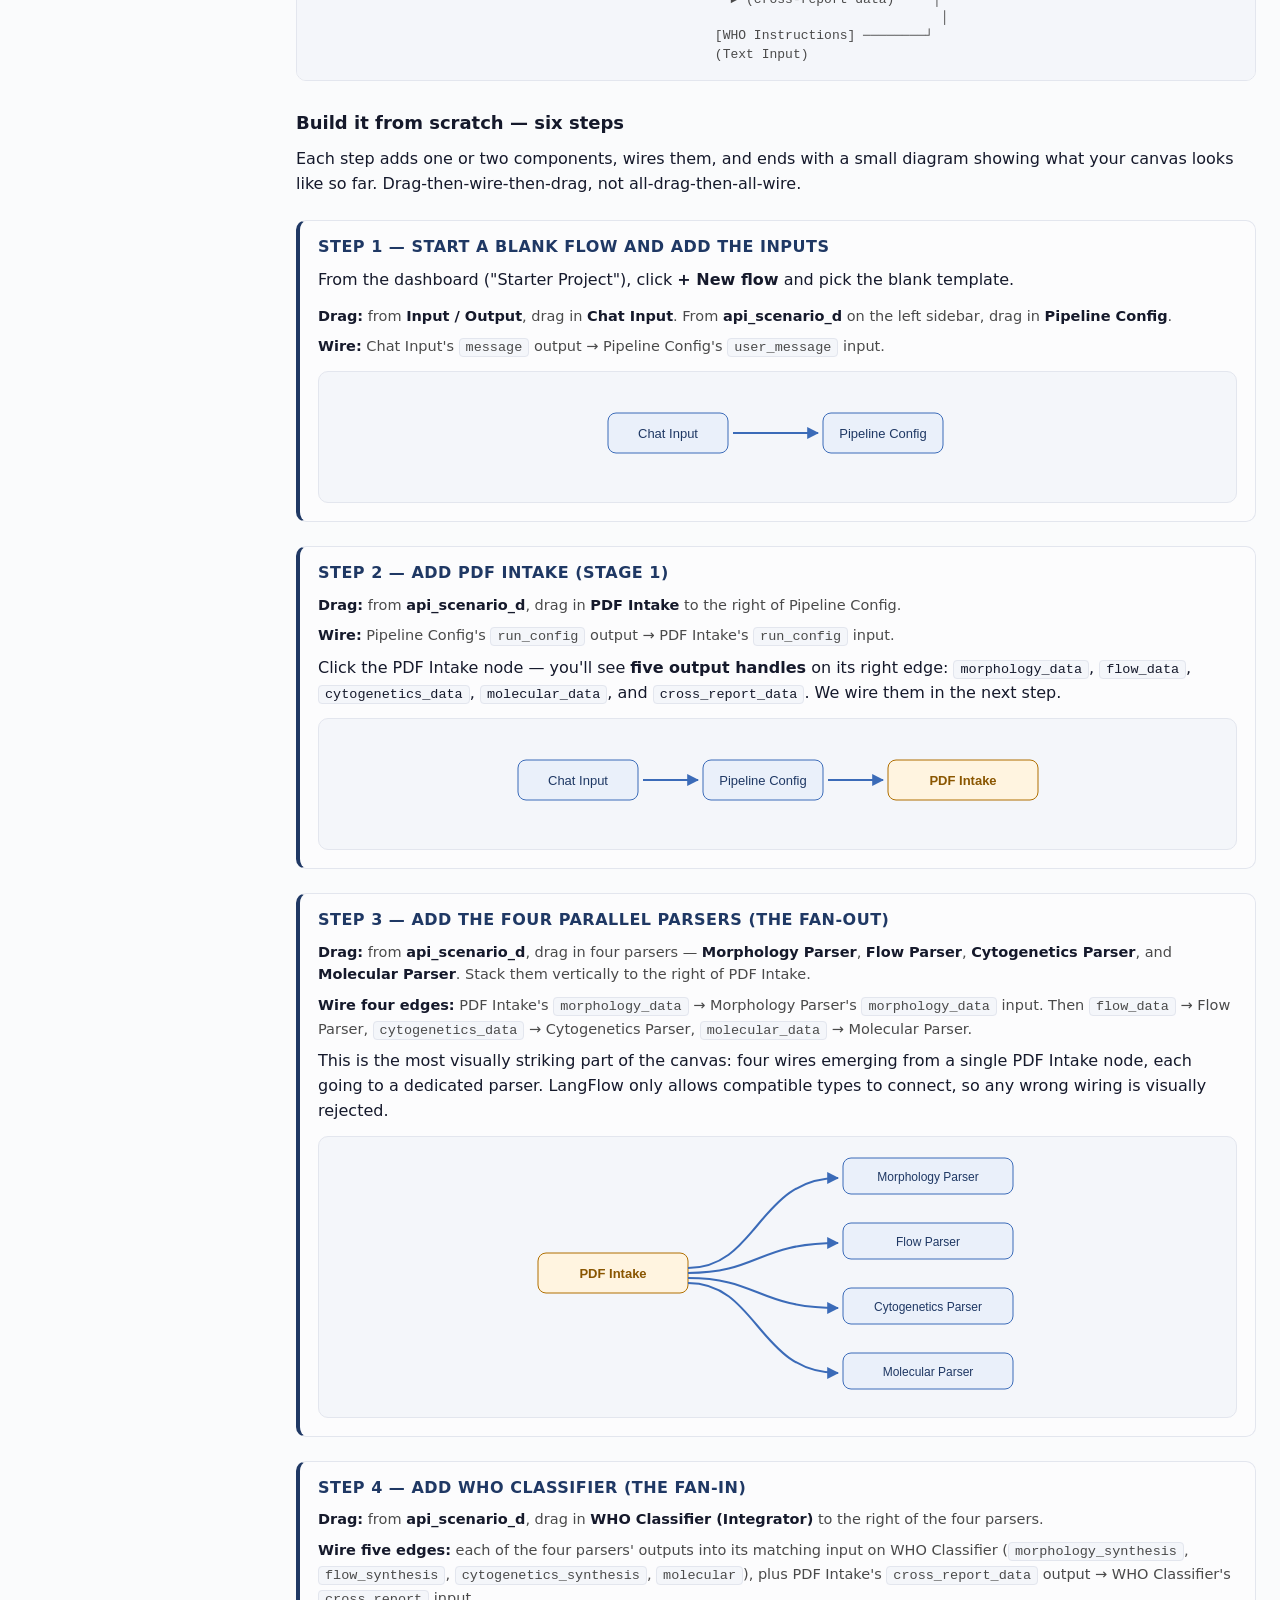
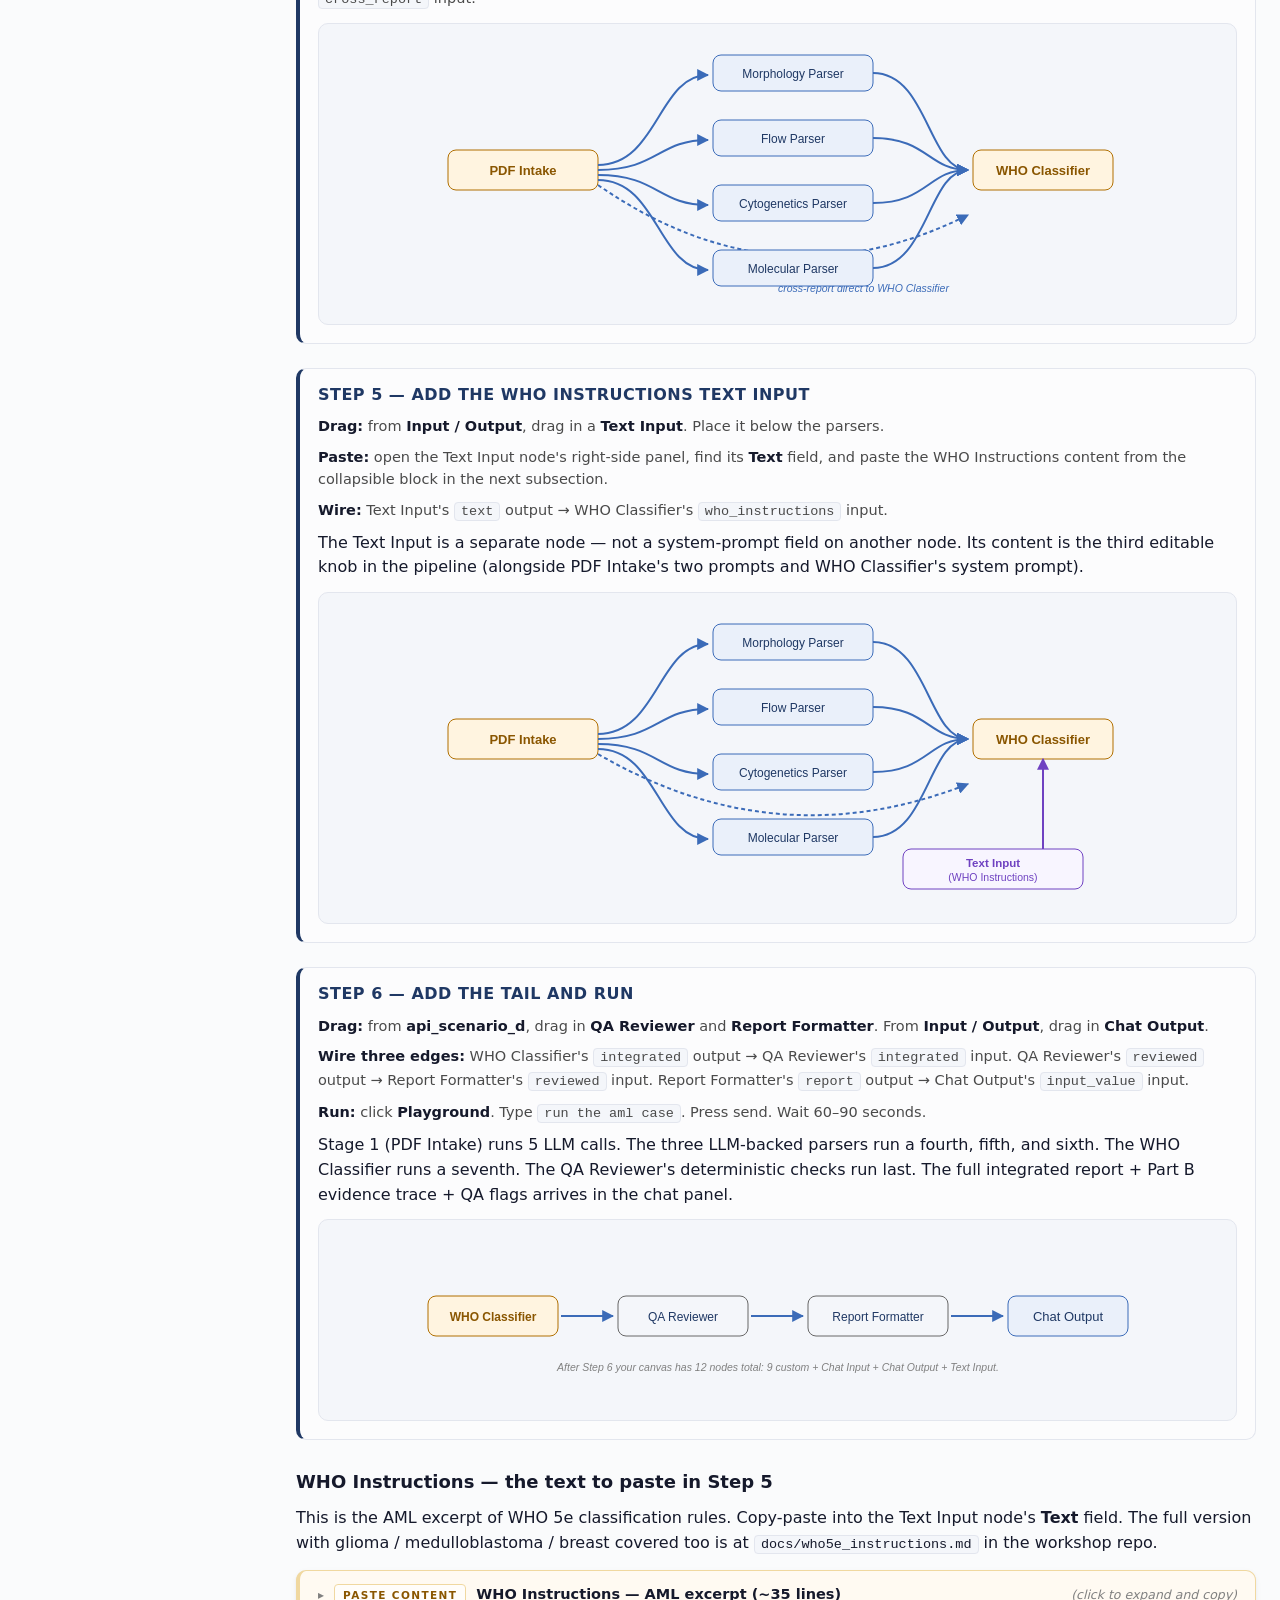
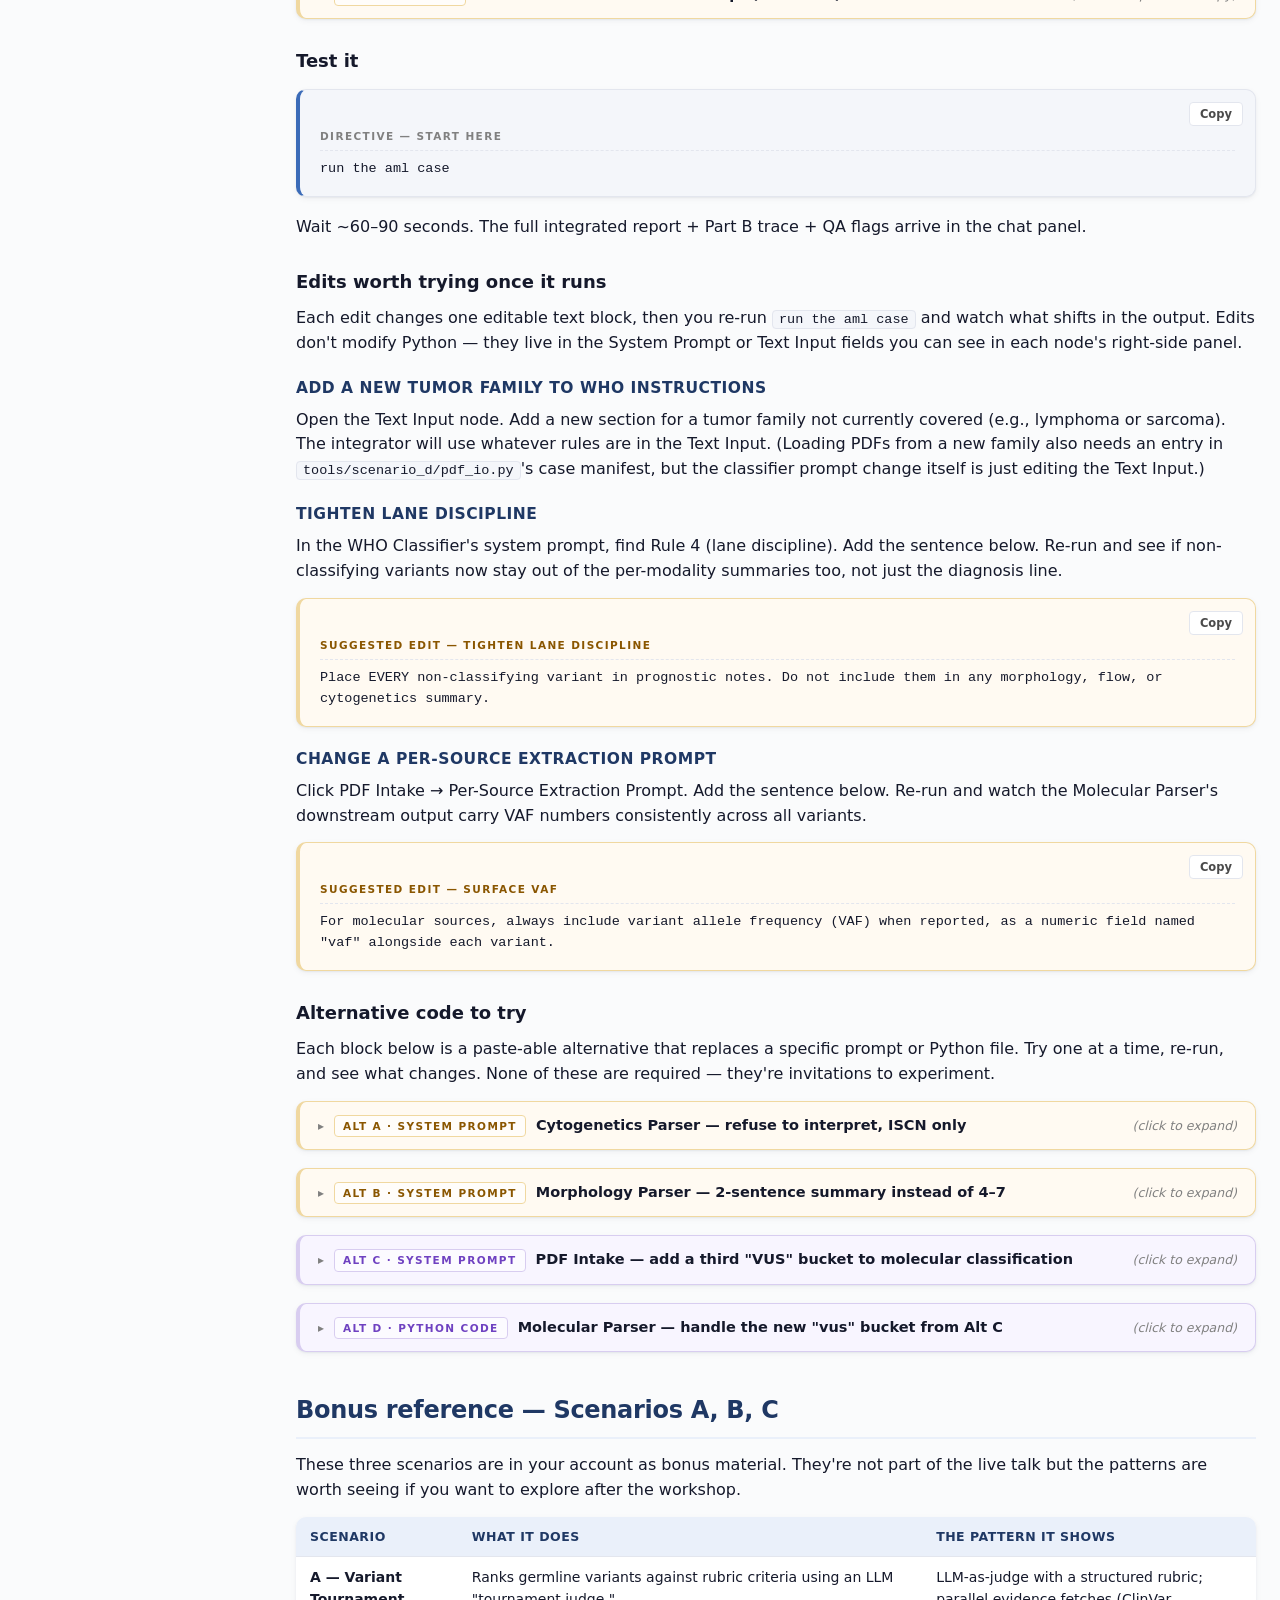
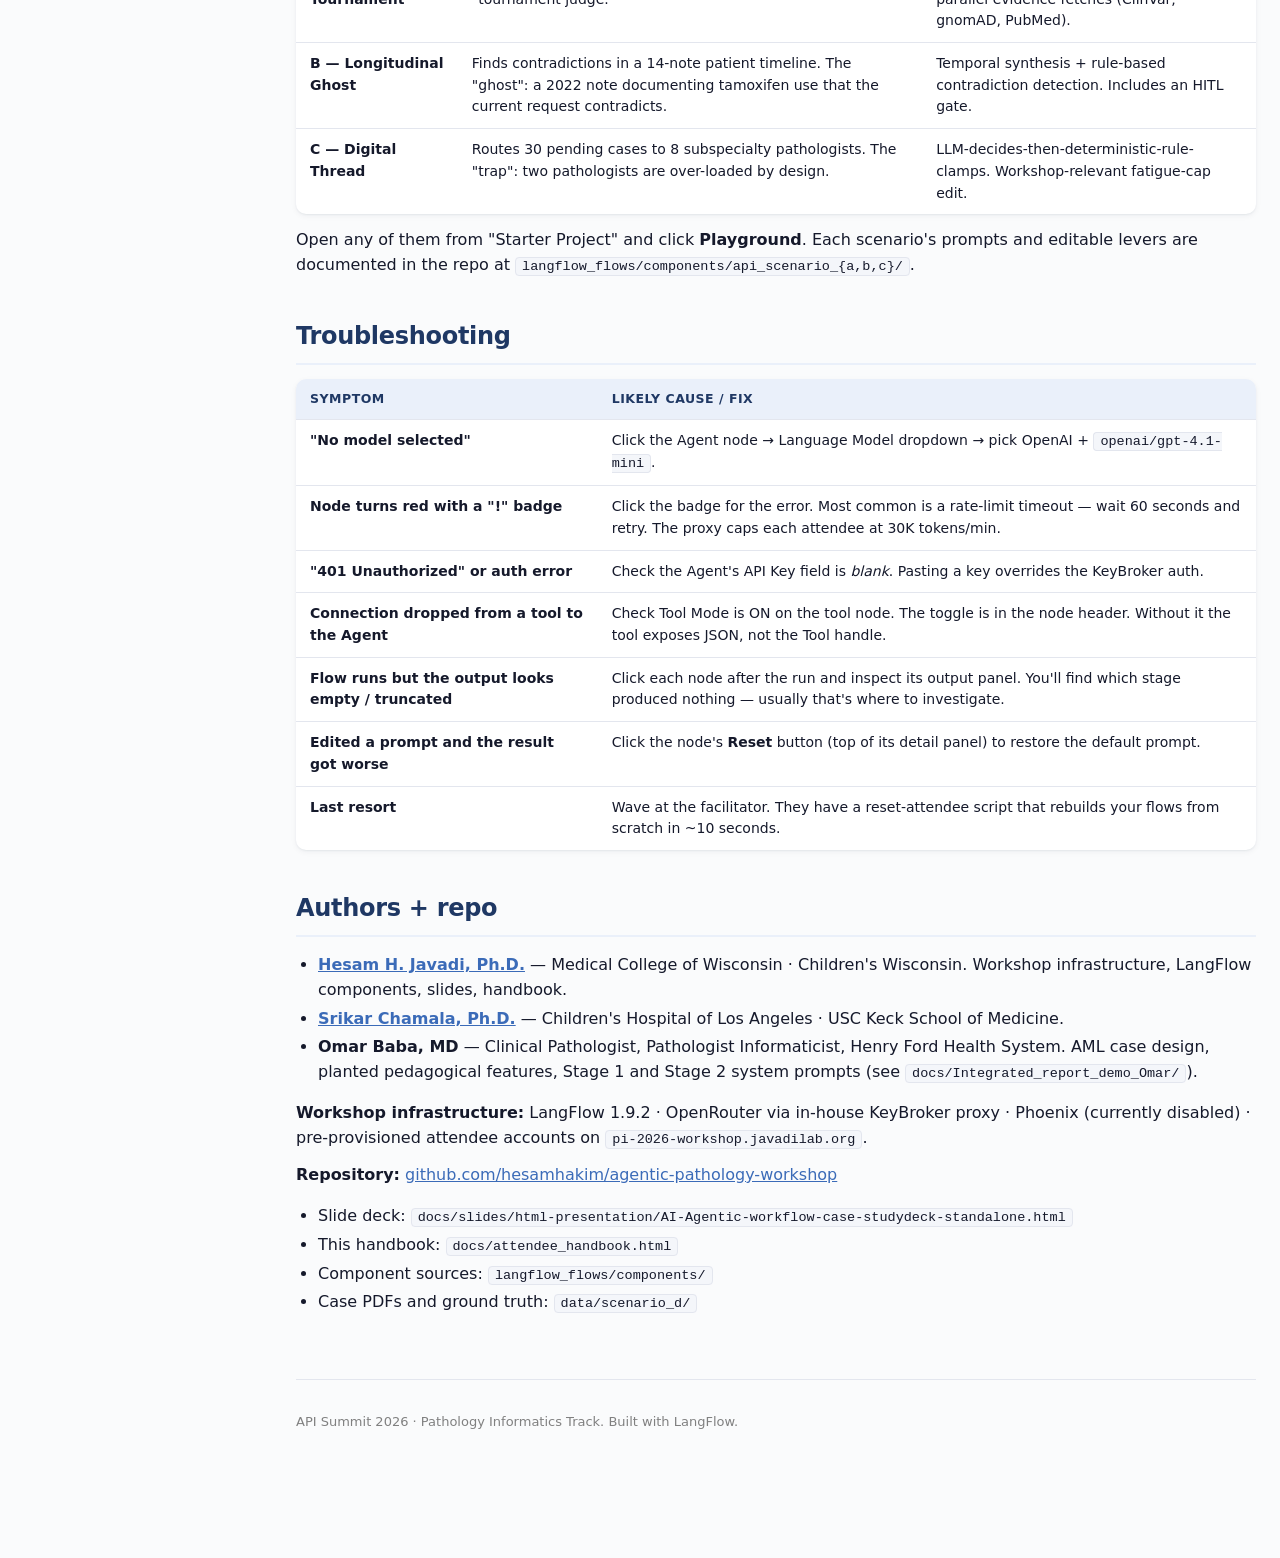
==== commit 127f4676: "docs: 'My Projects' -> 'Starter Project' (LangFlow's actual project name) The workshop VM's LangFlow" ====
--- a/docs/attendee_handbook.html
+++ b/docs/attendee_handbook.html
@@ -598,7 +598,7 @@
 <p>Open <a href="https://pi-2026-workshop.javadilab.org">https://pi-2026-workshop.javadilab.org</a> in any browser. Your facilitator will hand out usernames in the form <code>pi-user-NNN</code> and a shared password.</p>
 
 <h3 id="open-flow">2. Open a flow</h3>
-<p>After login you'll see "My Projects." Six flows are pre-loaded for you:</p>
+<p>After login you'll see "Starter Project." Six flows are pre-loaded for you:</p>
 <ul>
   <li><code>chatbot</code> — the Part 1 warm-up</li>
   <li><code>pathology_report_integration</code> — the Part 2 agentic workflow (you also rebuild this from scratch in Part 3)</li>
@@ -646,7 +646,7 @@
 
 <h3 id="chatbot-run">How to run, what to notice</h3>
 <ol class="steps">
-  <li>Open <code>chatbot</code> from "My Projects."</li>
+  <li>Open <code>chatbot</code> from "Starter Project."</li>
   <li>Click <strong>Playground</strong>.</li>
   <li>Click the paperclip icon and attach all four PDFs.</li>
   <li>Paste the prompt above. Press send.</li>
@@ -855,7 +855,7 @@
 
 <p>You've just run <code>pathology_report_integration</code> end-to-end in Part 2. Now build the same flow from a blank canvas, six steps. The nine custom components are already in your sidebar; the WHO Instructions text is a stock Text Input. About ten minutes of drag-and-wire — no Python required.</p>
 
-<p>Stuck? Open the completed <code>pathology_report_integration</code> from "My Projects" side-by-side and compare your wiring.</p>
+<p>Stuck? Open the completed <code>pathology_report_integration</code> from "Starter Project" side-by-side and compare your wiring.</p>
 
 <pre class="ascii">[Chat Input] → [Pipeline Config] → [PDF Intake] ──┬─► [Morphology Parser]   ─┐
                                     (5 outputs)    ├─► [Flow Parser]          ─┤
@@ -873,7 +873,7 @@
 <!-- ============ STEP 1 ============ -->
 <div class="build-step">
   <h4>Step 1 — Start a blank flow and add the inputs</h4>
-  <p>From the dashboard ("My Projects"), click <strong>+ New flow</strong> and pick the blank template.</p>
+  <p>From the dashboard ("Starter Project"), click <strong>+ New flow</strong> and pick the blank template.</p>
   <p class="step-action"><strong>Drag:</strong> from <strong>Input / Output</strong>, drag in <strong>Chat Input</strong>. From <strong>api_scenario_d</strong> on the left sidebar, drag in <strong>Pipeline Config</strong>.</p>
   <p class="step-action"><strong>Wire:</strong> Chat Input's <code>message</code> output → Pipeline Config's <code>user_message</code> input.</p>
   <div class="build-step-diagram">
@@ -1258,7 +1258,7 @@
   </tbody>
 </table>
 
-<p>Open any of them from "My Projects" and click <strong>Playground</strong>. Each scenario's prompts and editable levers are documented in the repo at <code>langflow_flows/components/api_scenario_{a,b,c}/</code>.</p>
+<p>Open any of them from "Starter Project" and click <strong>Playground</strong>. Each scenario's prompts and editable levers are documented in the repo at <code>langflow_flows/components/api_scenario_{a,b,c}/</code>.</p>
 
 <!-- ============================================================
      TROUBLESHOOTING
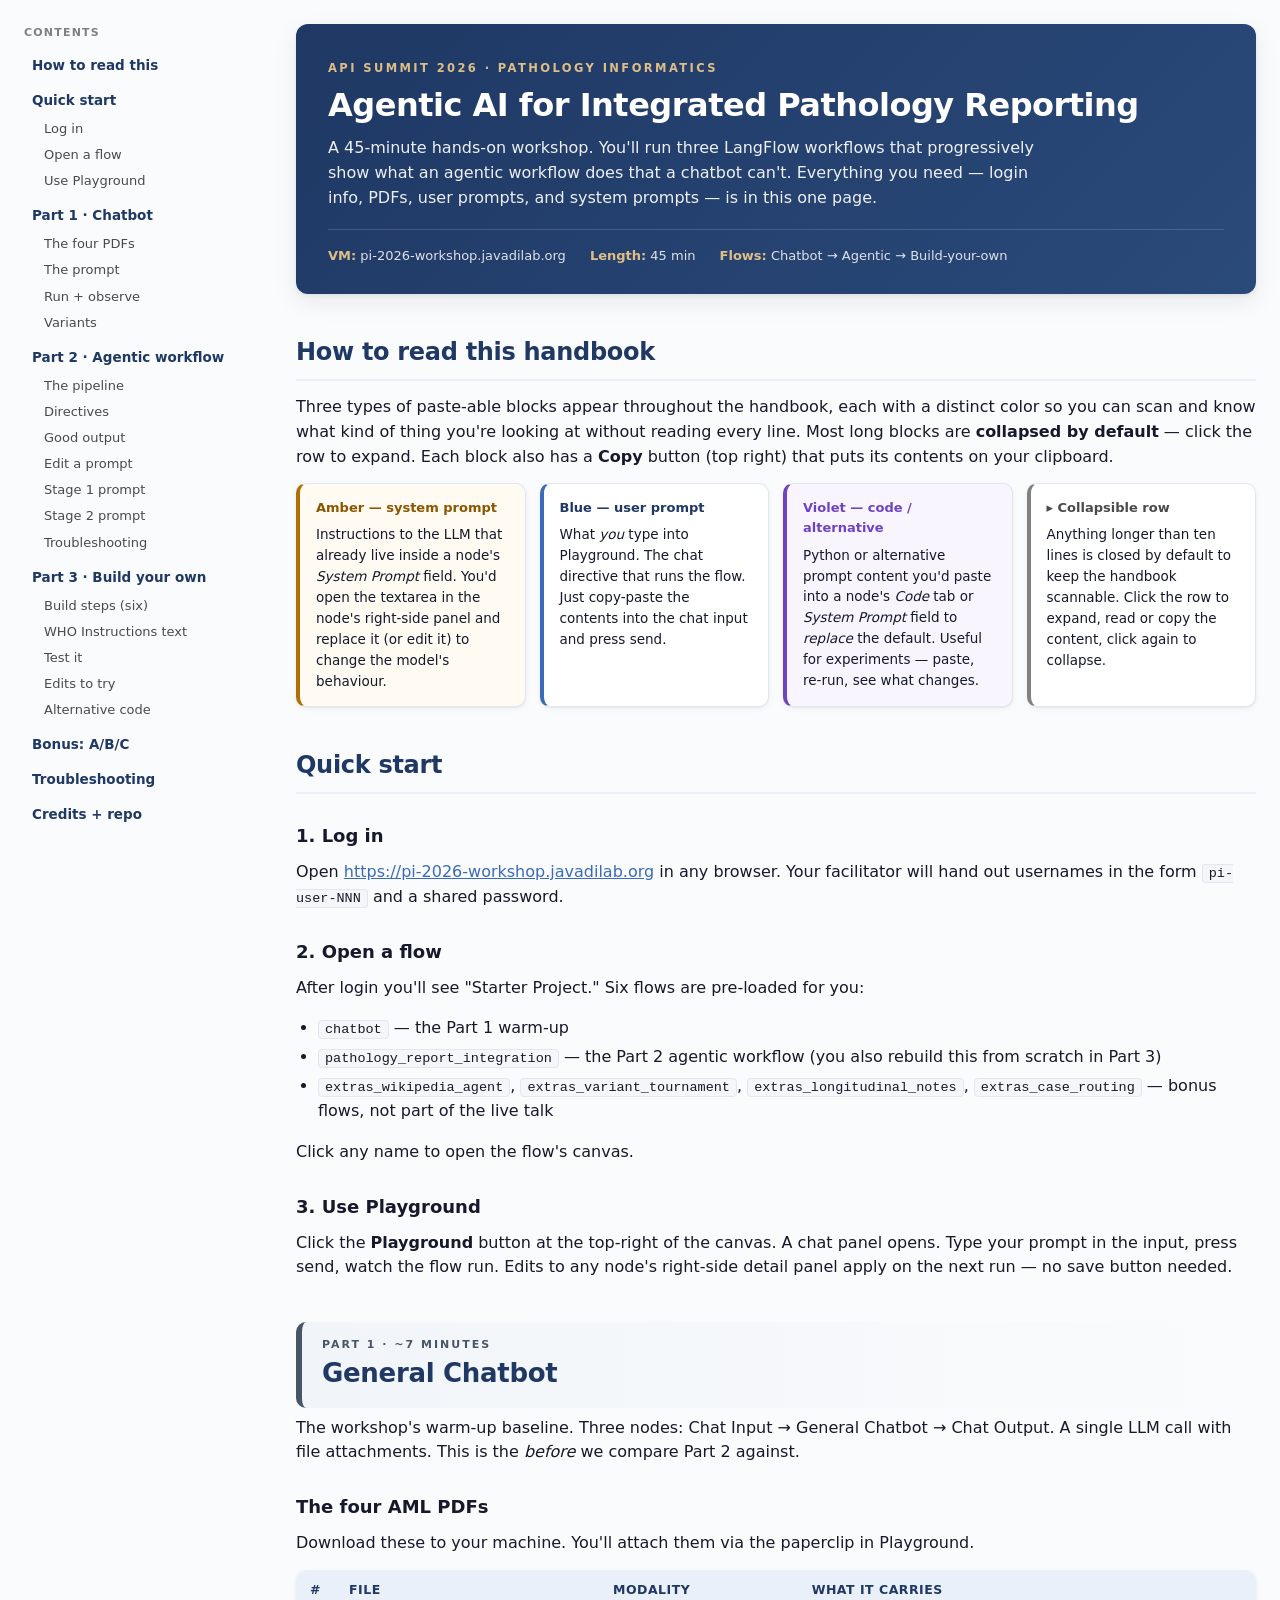
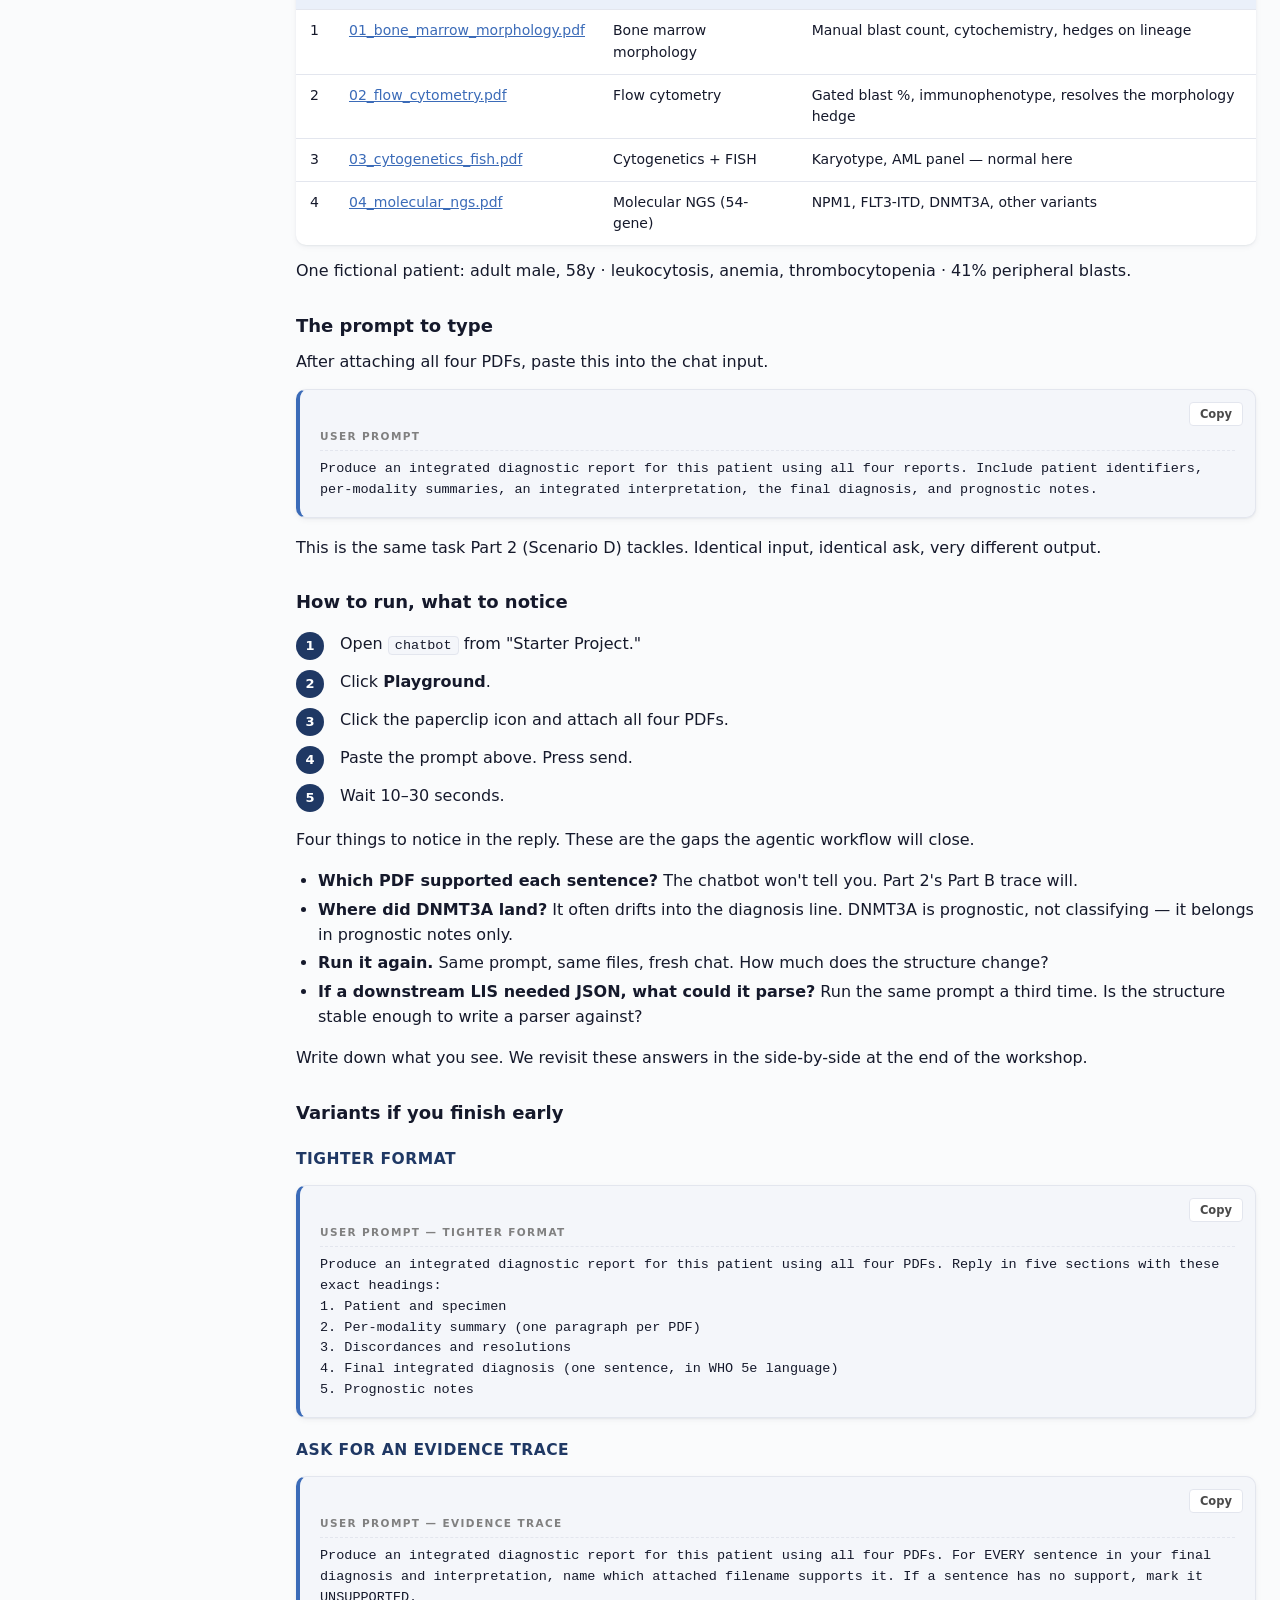
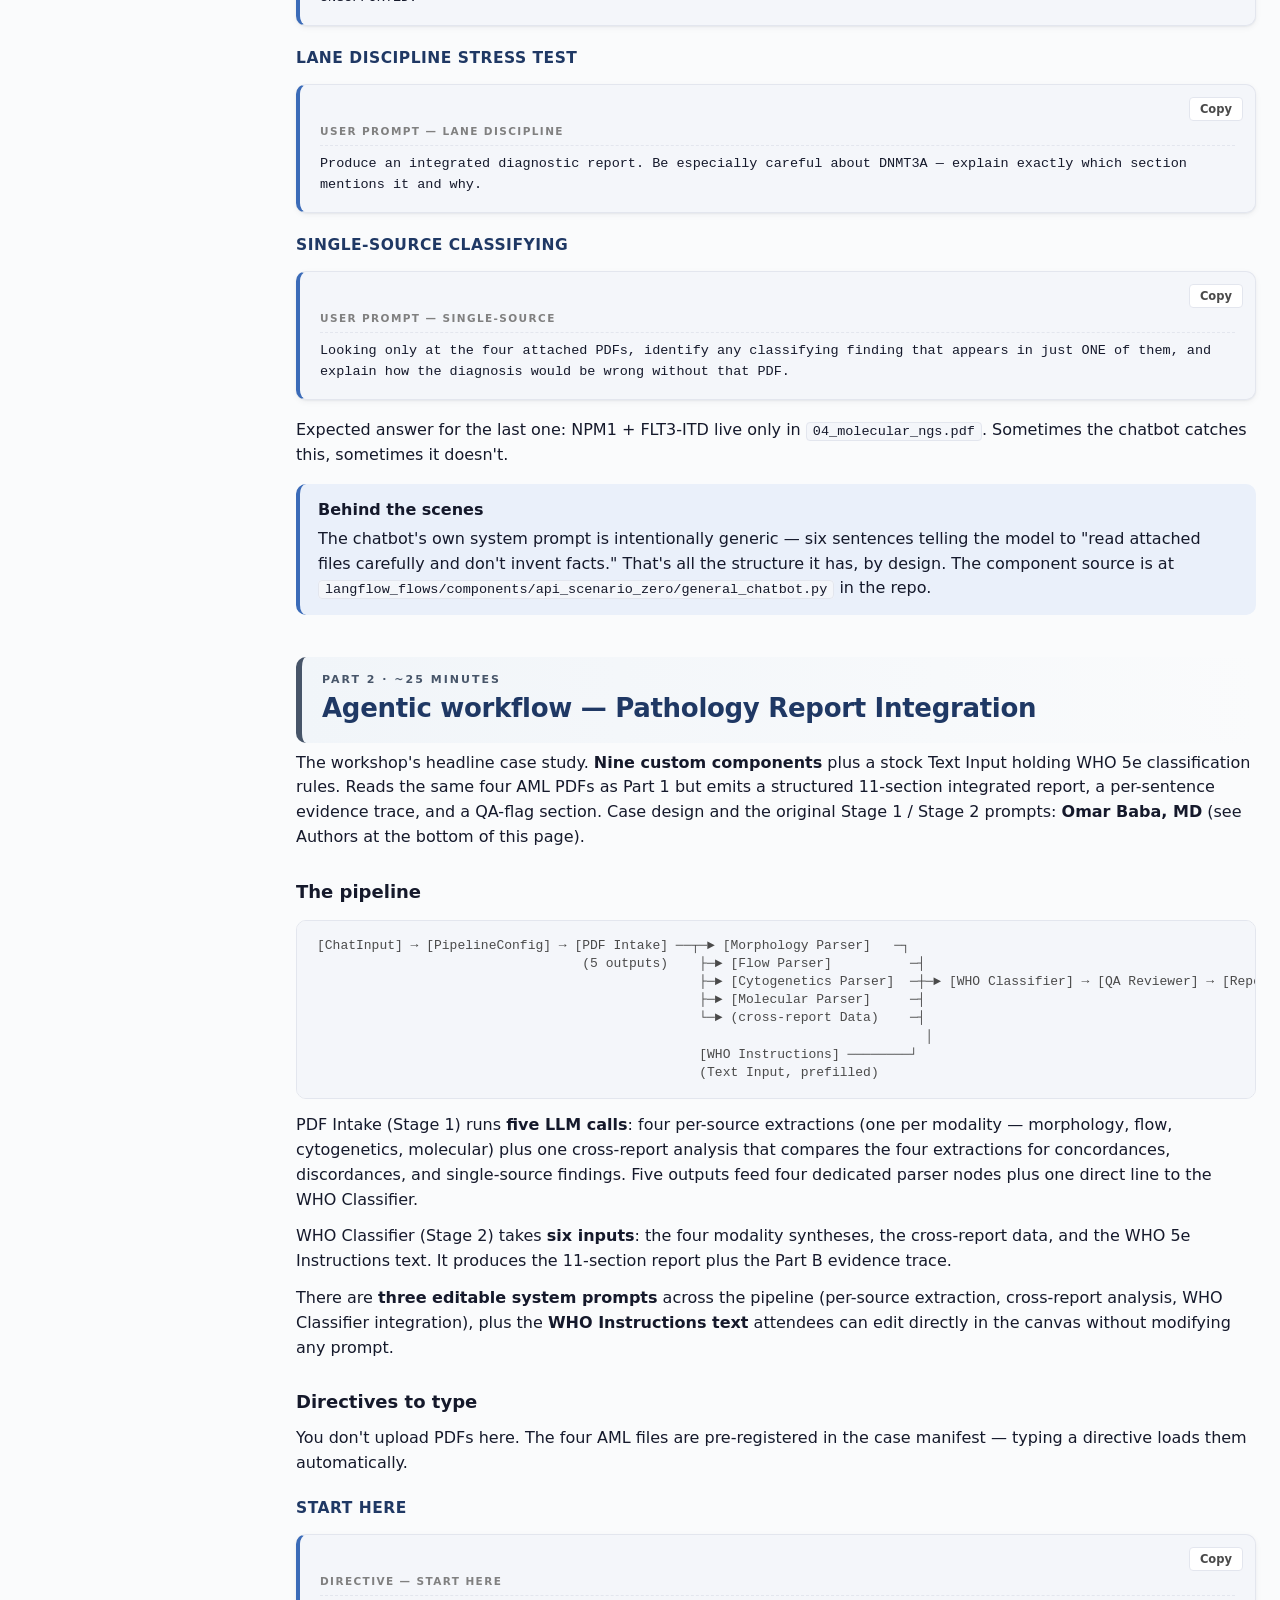
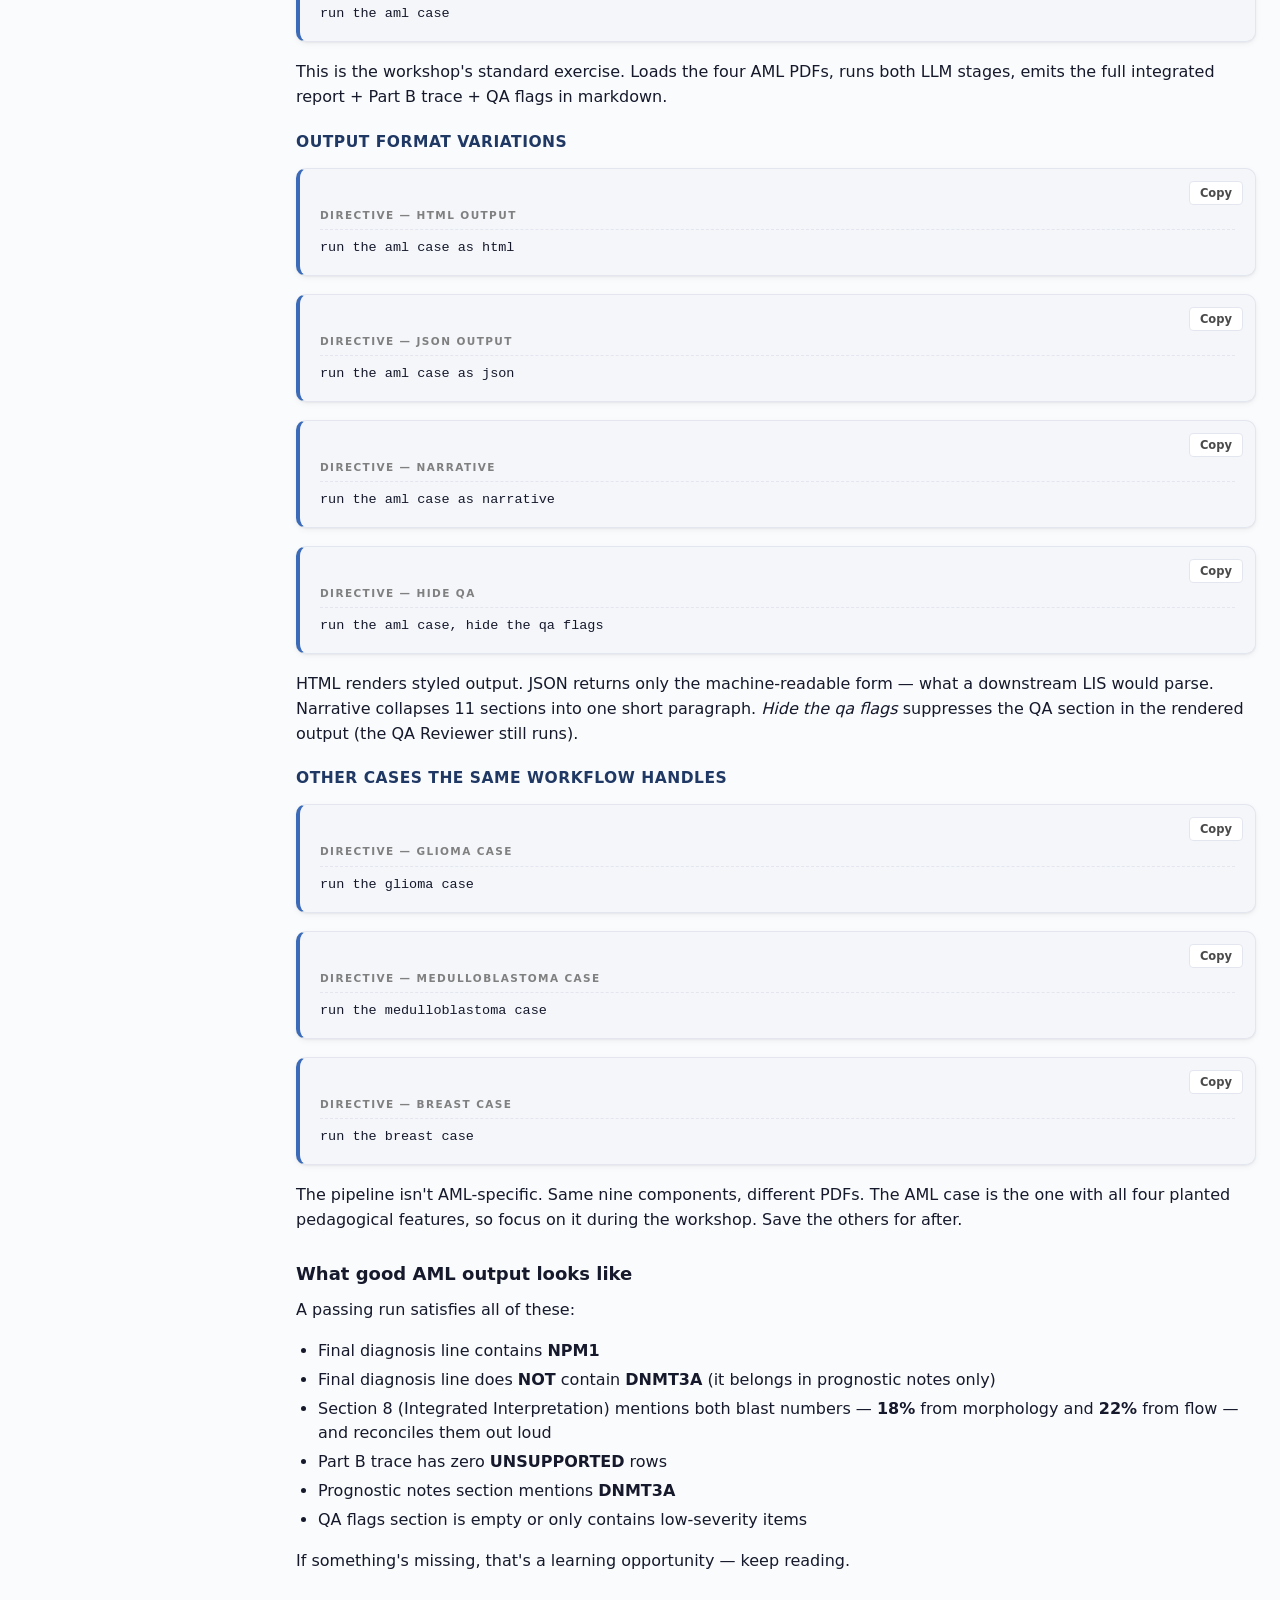
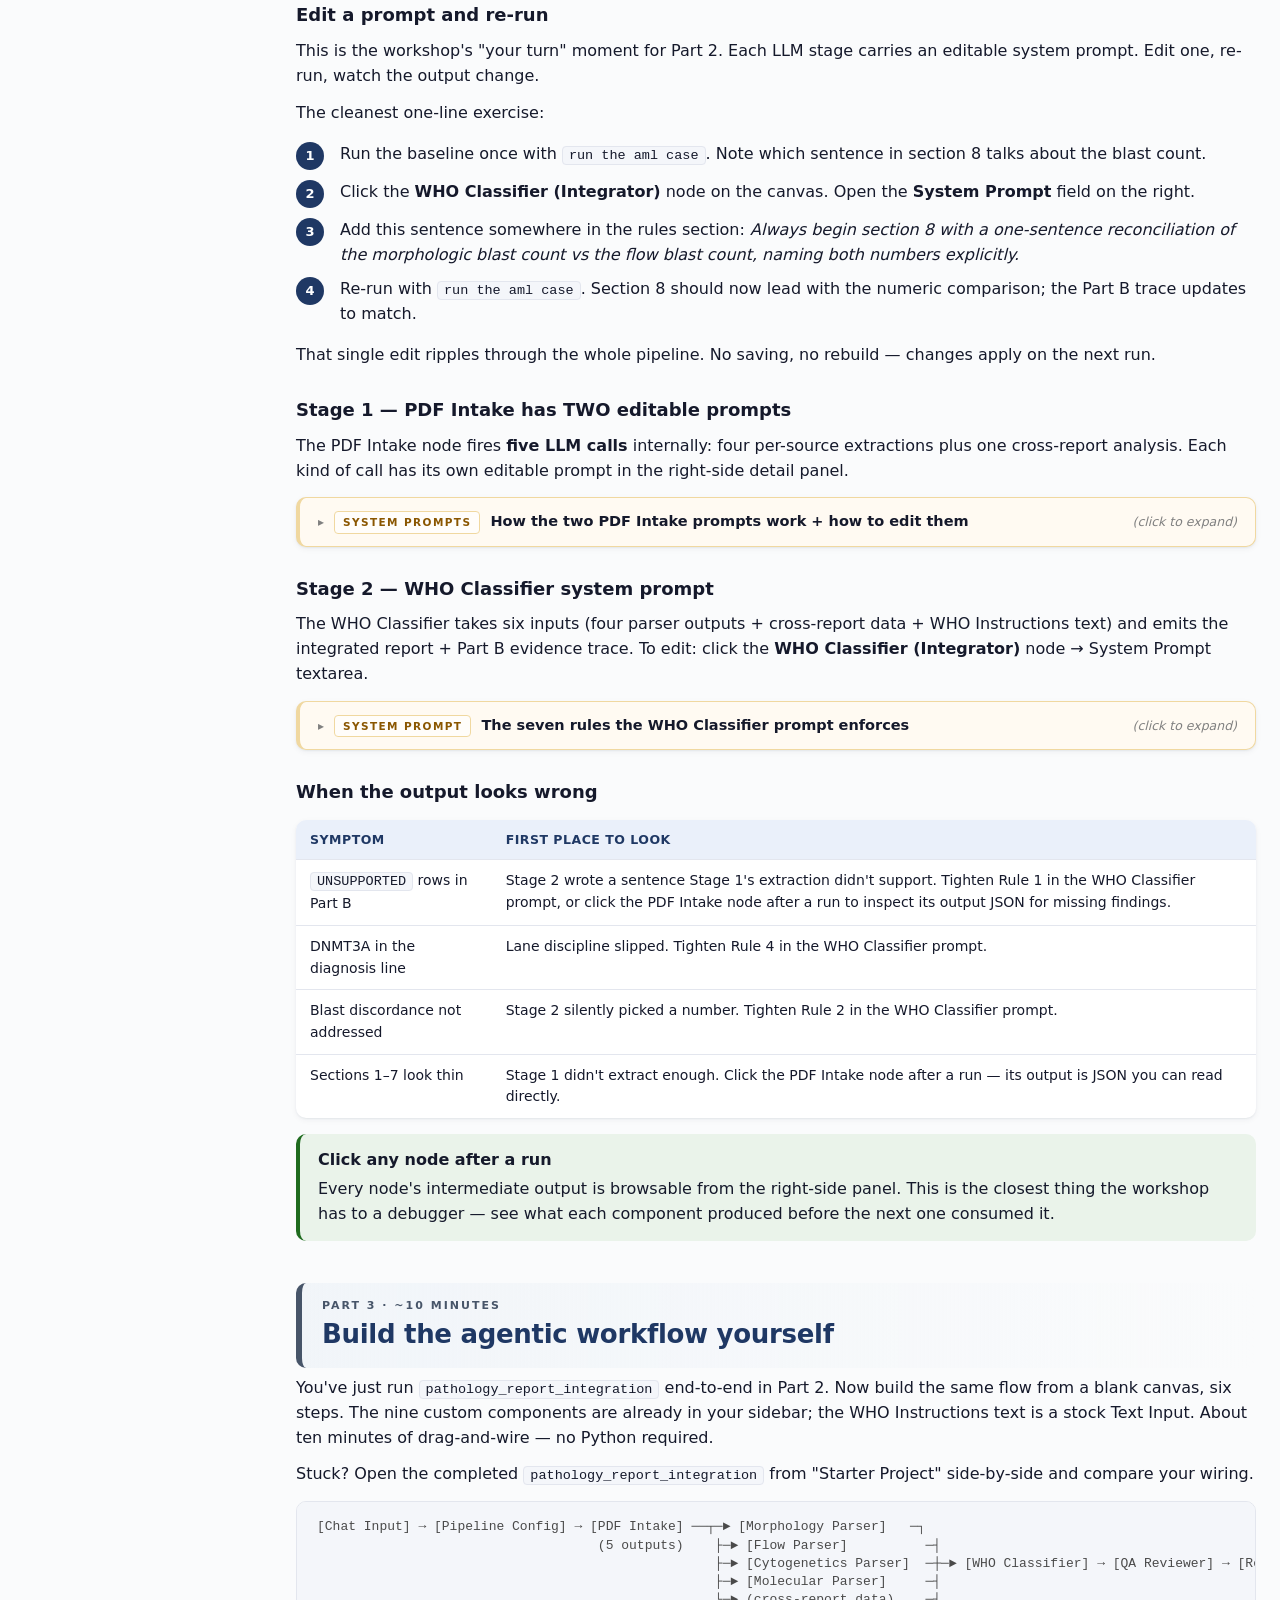
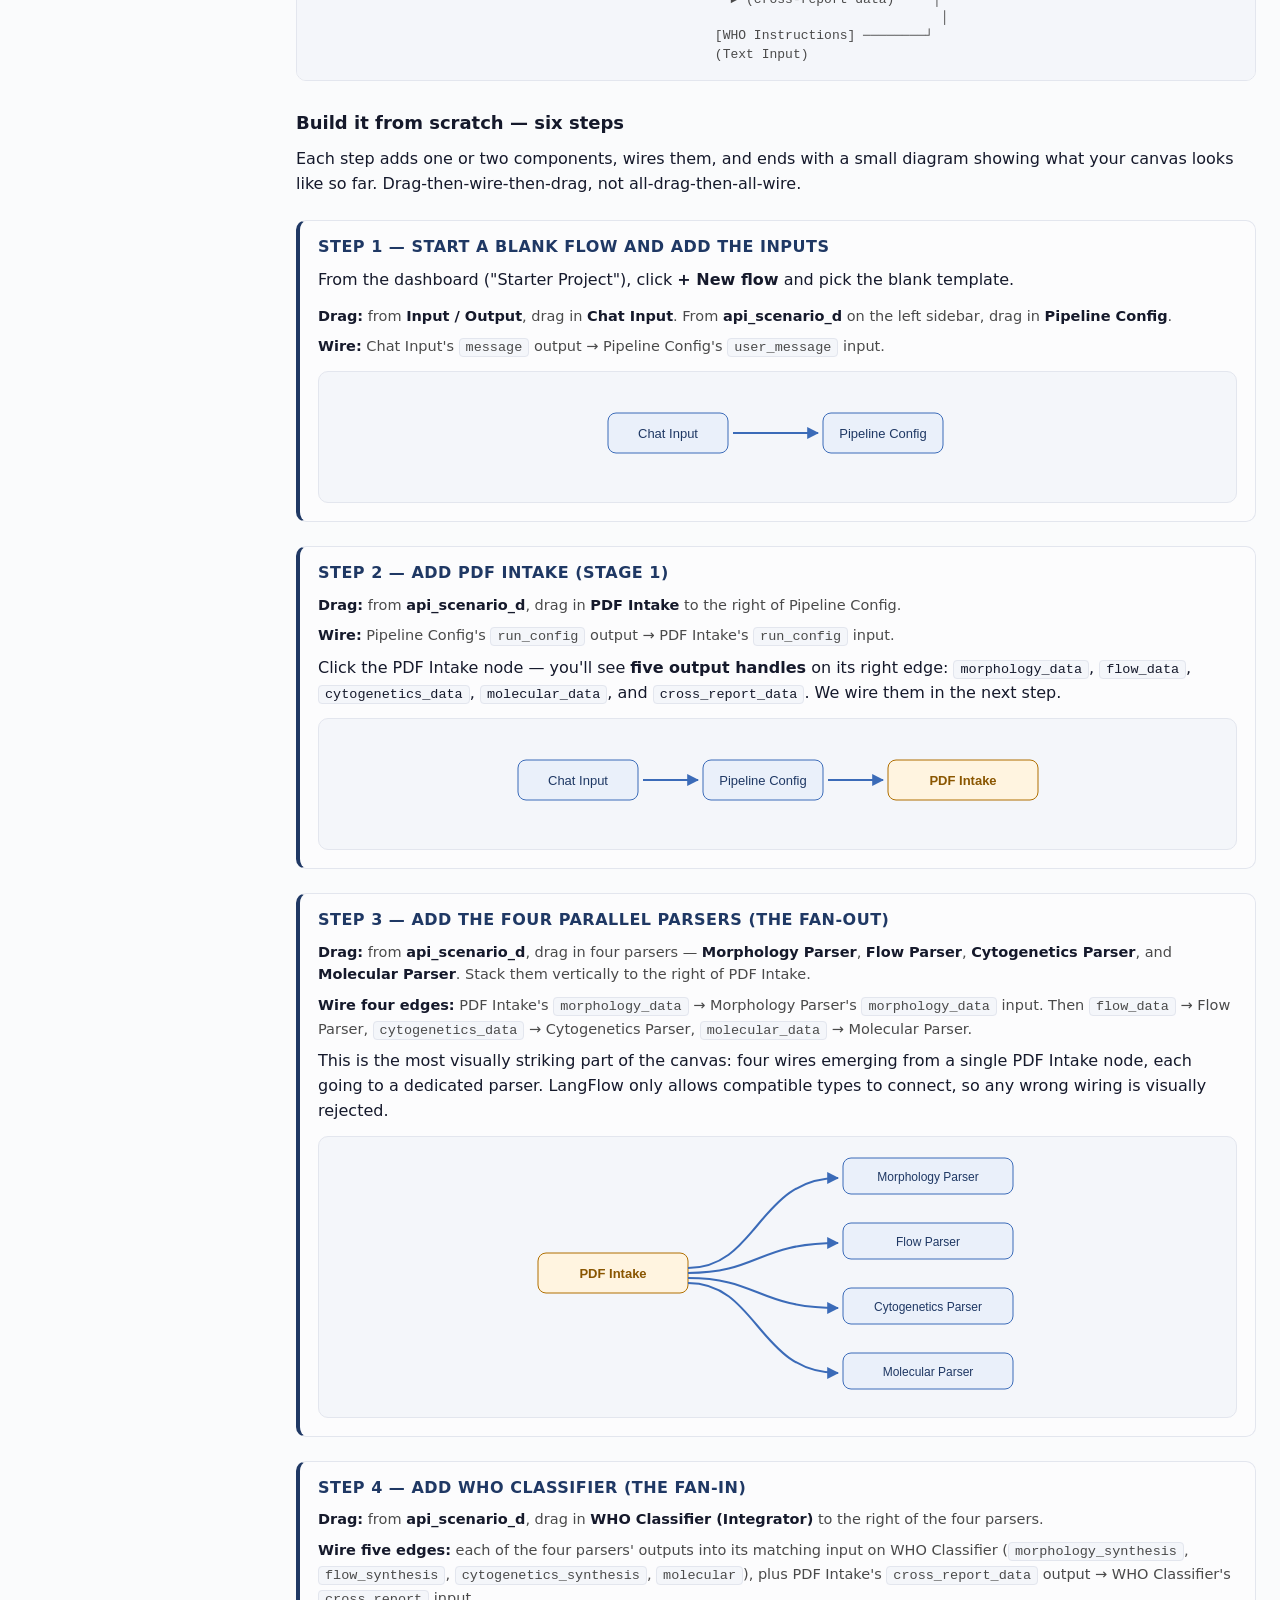
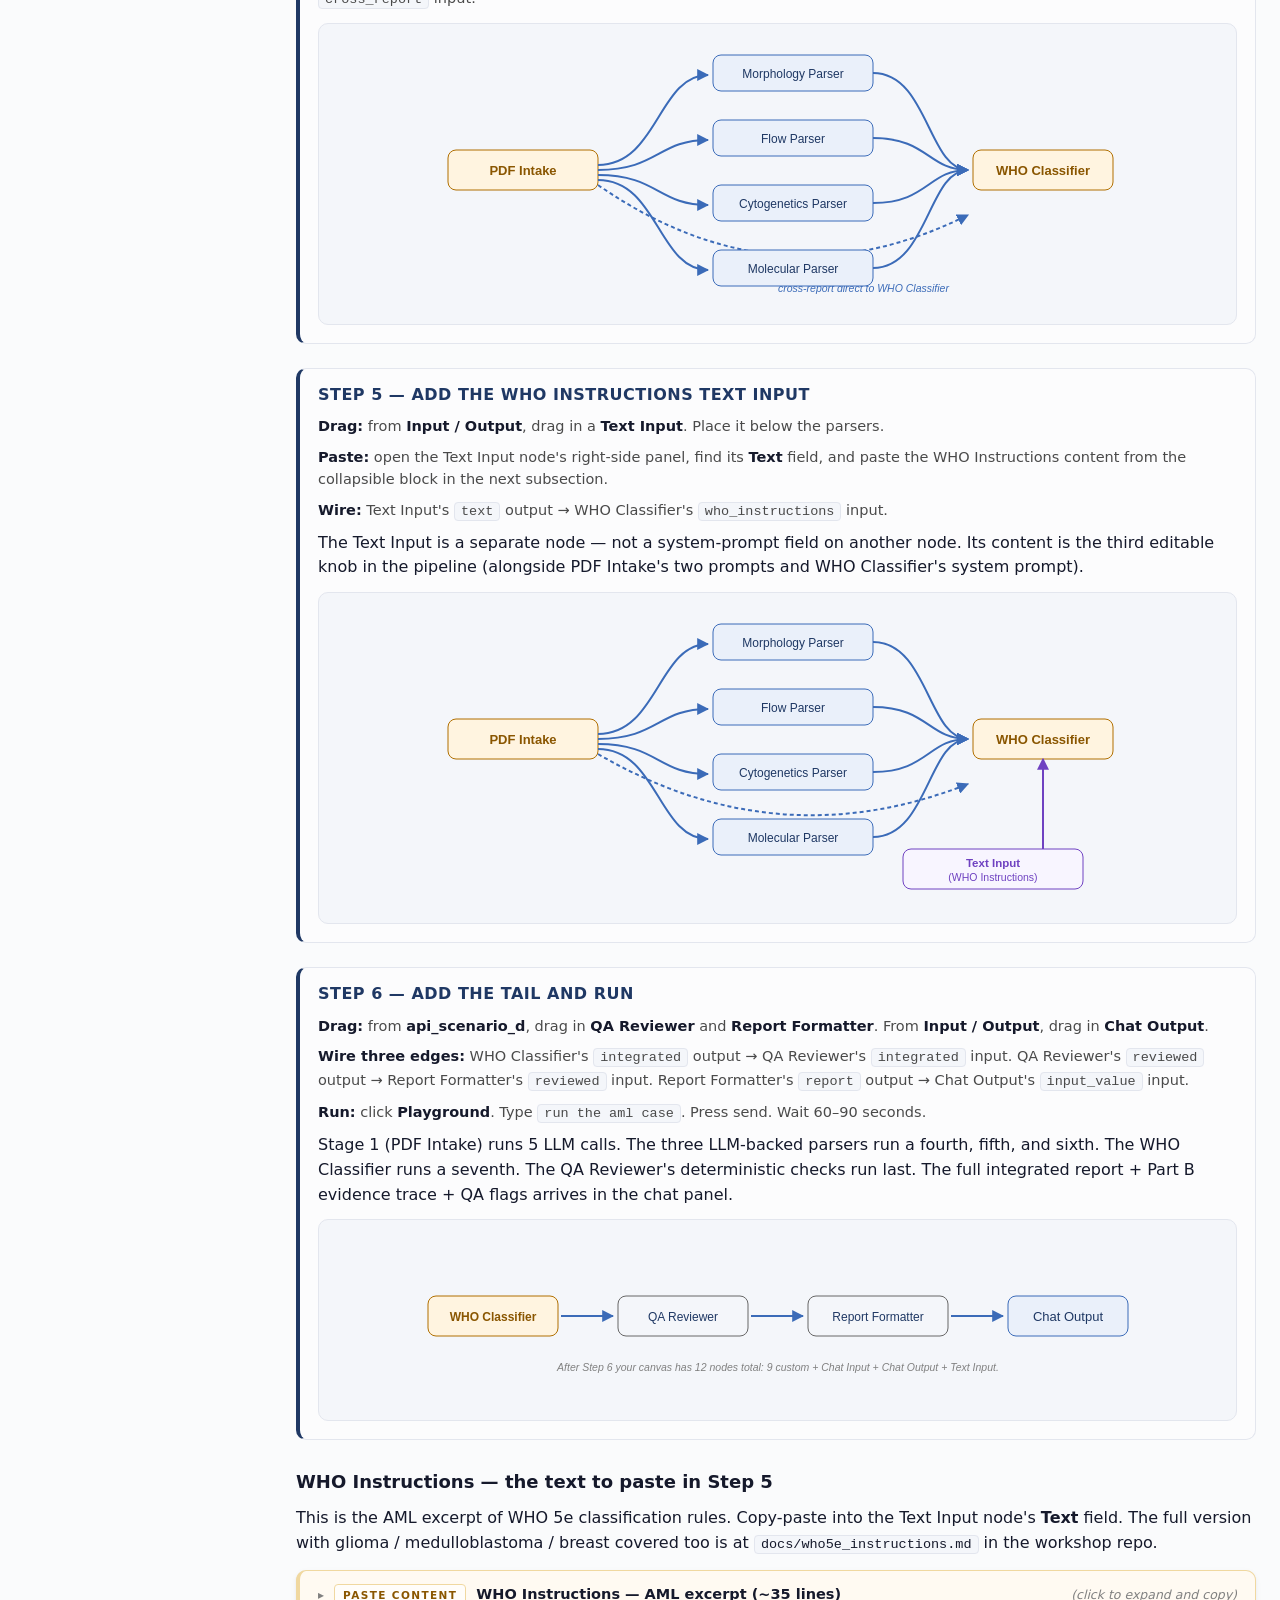
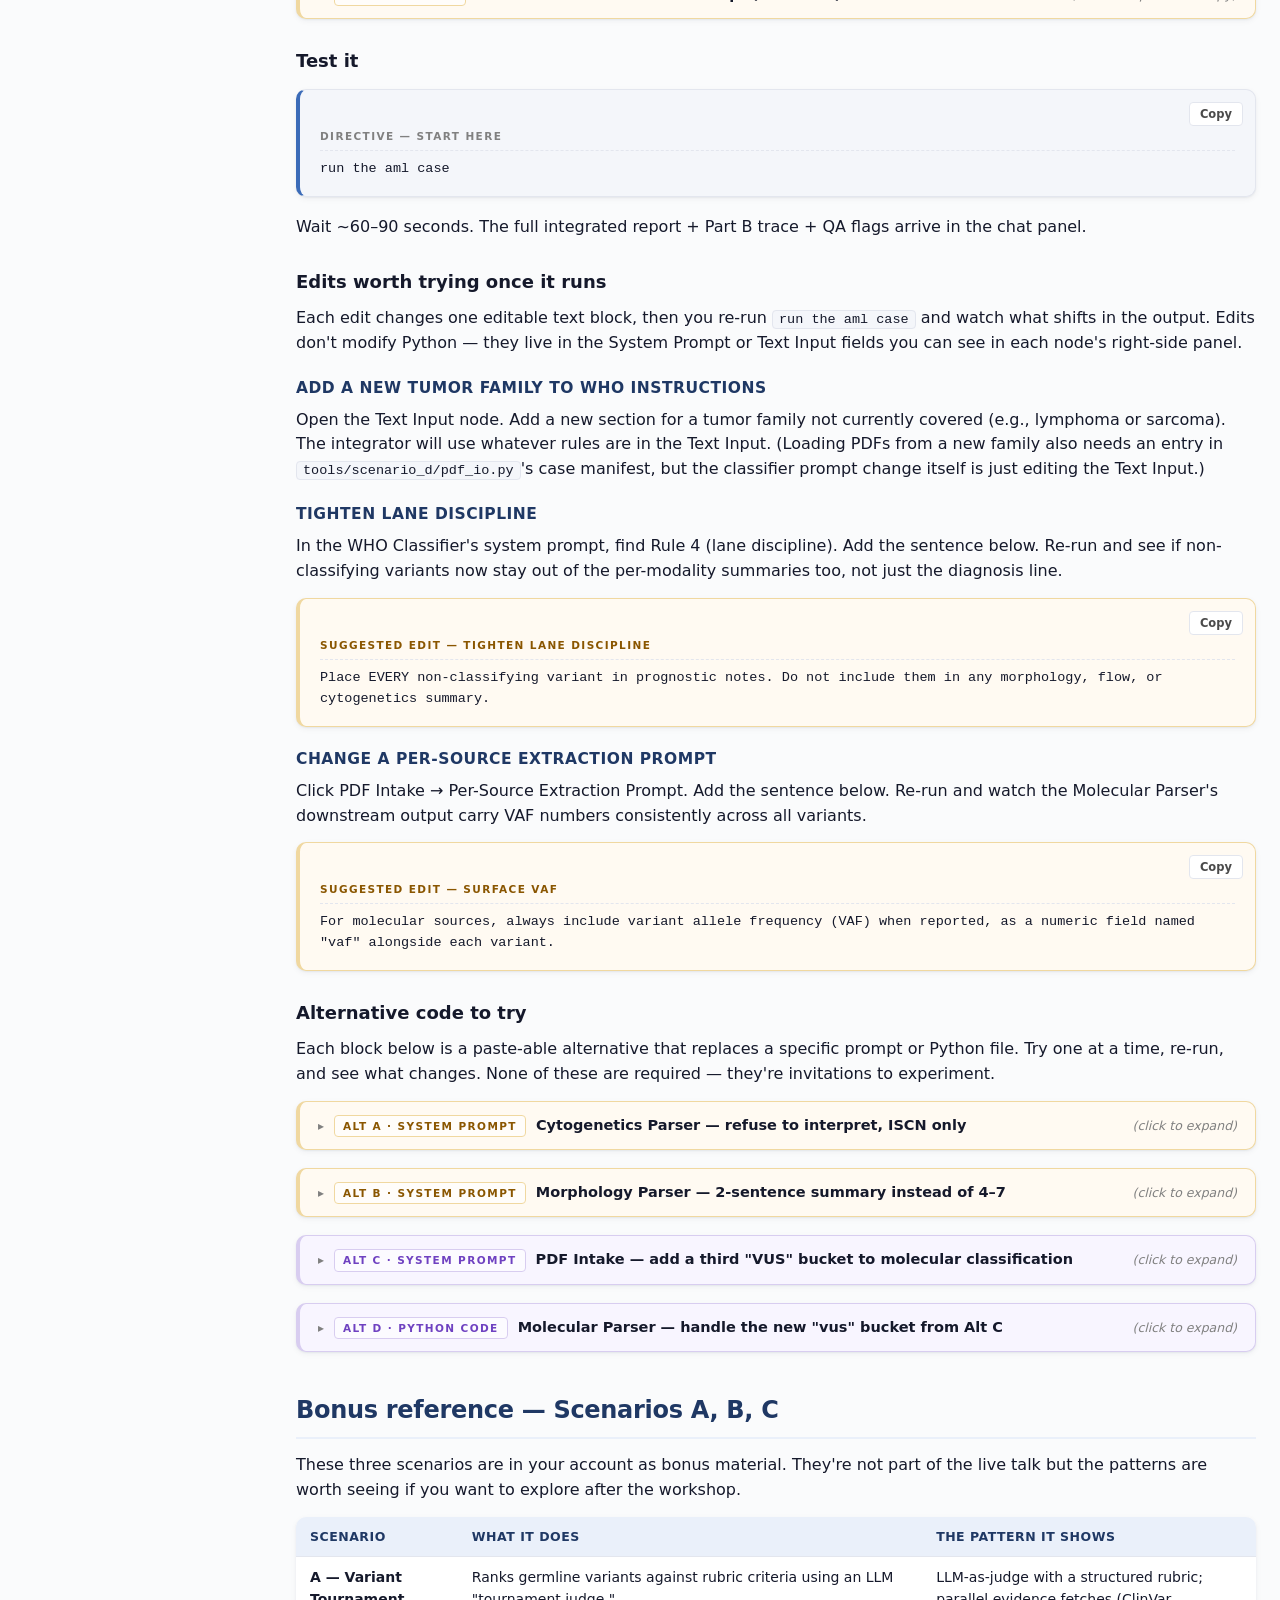
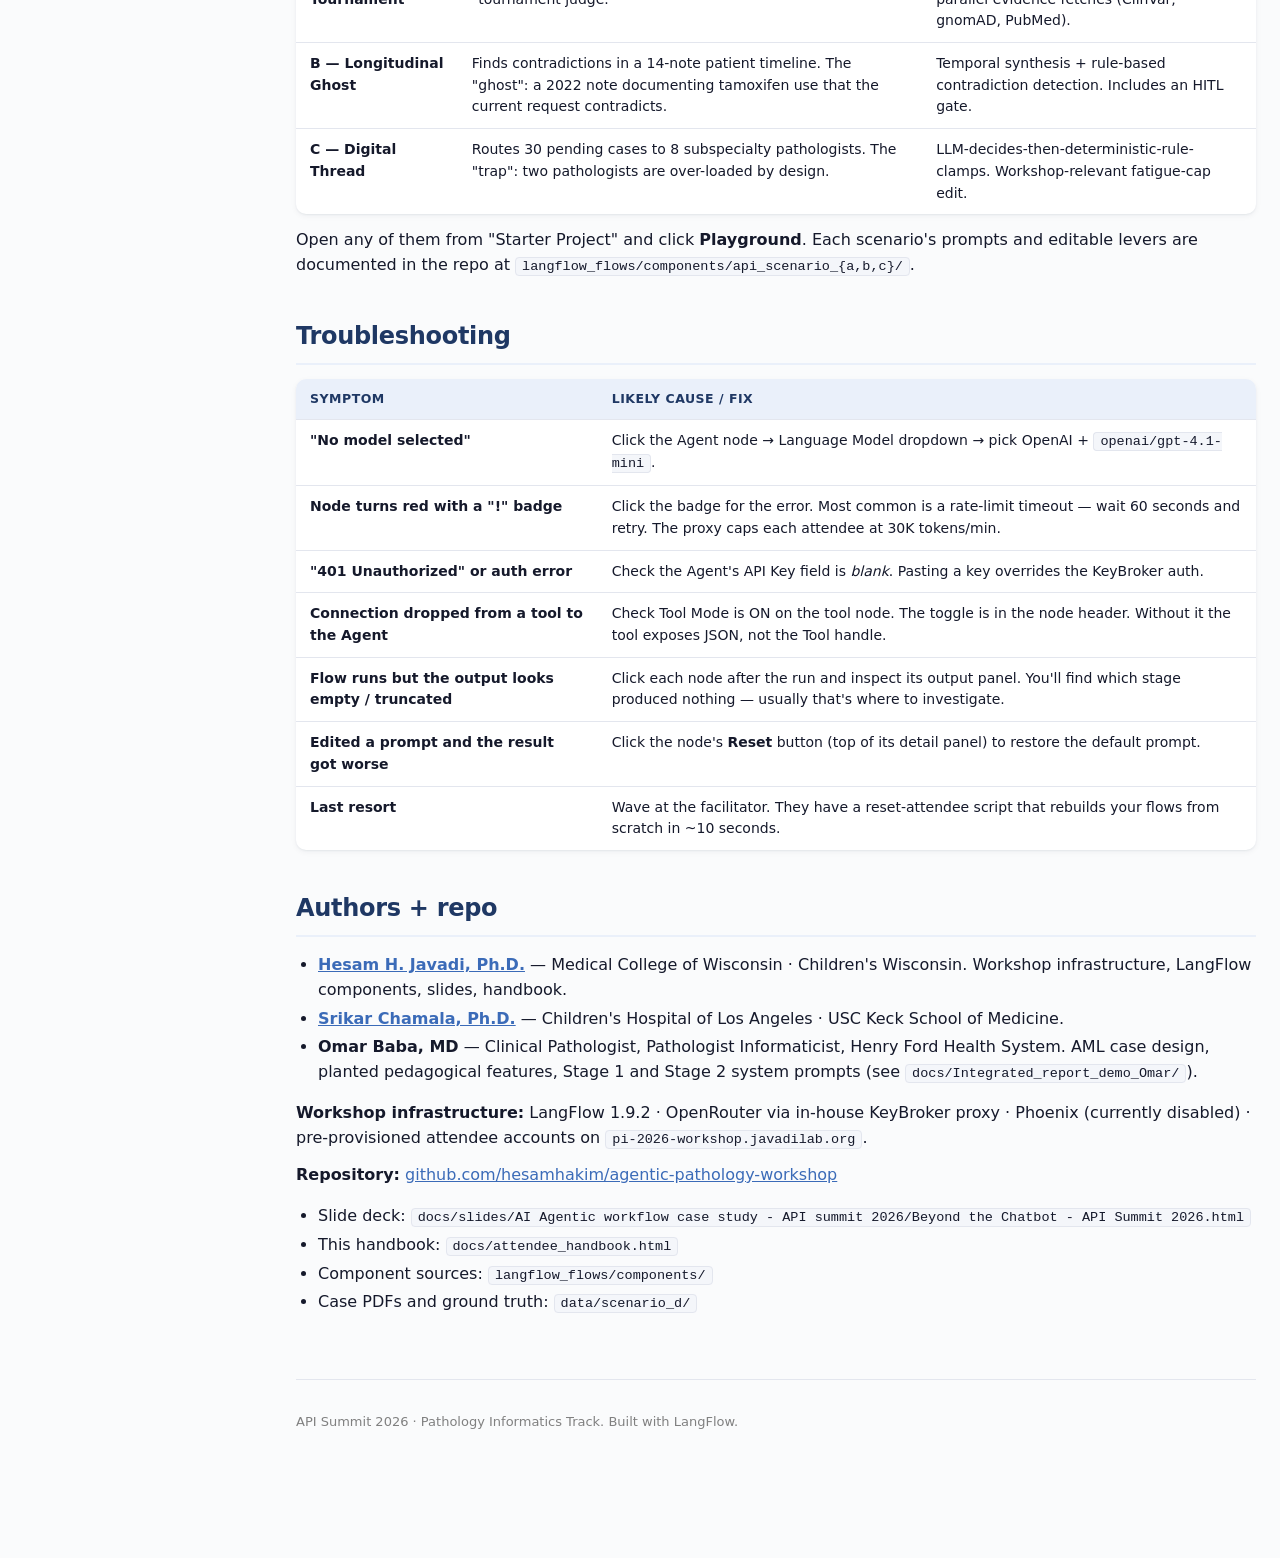
==== commit 49b4080c: "docs: switch slide-deck link to "Beyond the Chatbot" (Claude Design v2) The updated standalone deck " ====
--- a/docs/attendee_handbook.html
+++ b/docs/attendee_handbook.html
@@ -1294,7 +1294,7 @@
 <p><strong>Repository:</strong> <a href="https://github.com/hesamhakim/agentic-pathology-workshop">github.com/hesamhakim/agentic-pathology-workshop</a></p>
 
 <ul>
-  <li>Slide deck: <code>docs/slides/html-presentation/AI-Agentic-workflow-case-studydeck-standalone.html</code></li>
+  <li>Slide deck: <code>docs/slides/AI Agentic workflow case study - API summit 2026/Beyond the Chatbot - API Summit 2026.html</code></li>
   <li>This handbook: <code>docs/attendee_handbook.html</code></li>
   <li>Component sources: <code>langflow_flows/components/</code></li>
   <li>Case PDFs and ground truth: <code>data/scenario_d/</code></li>
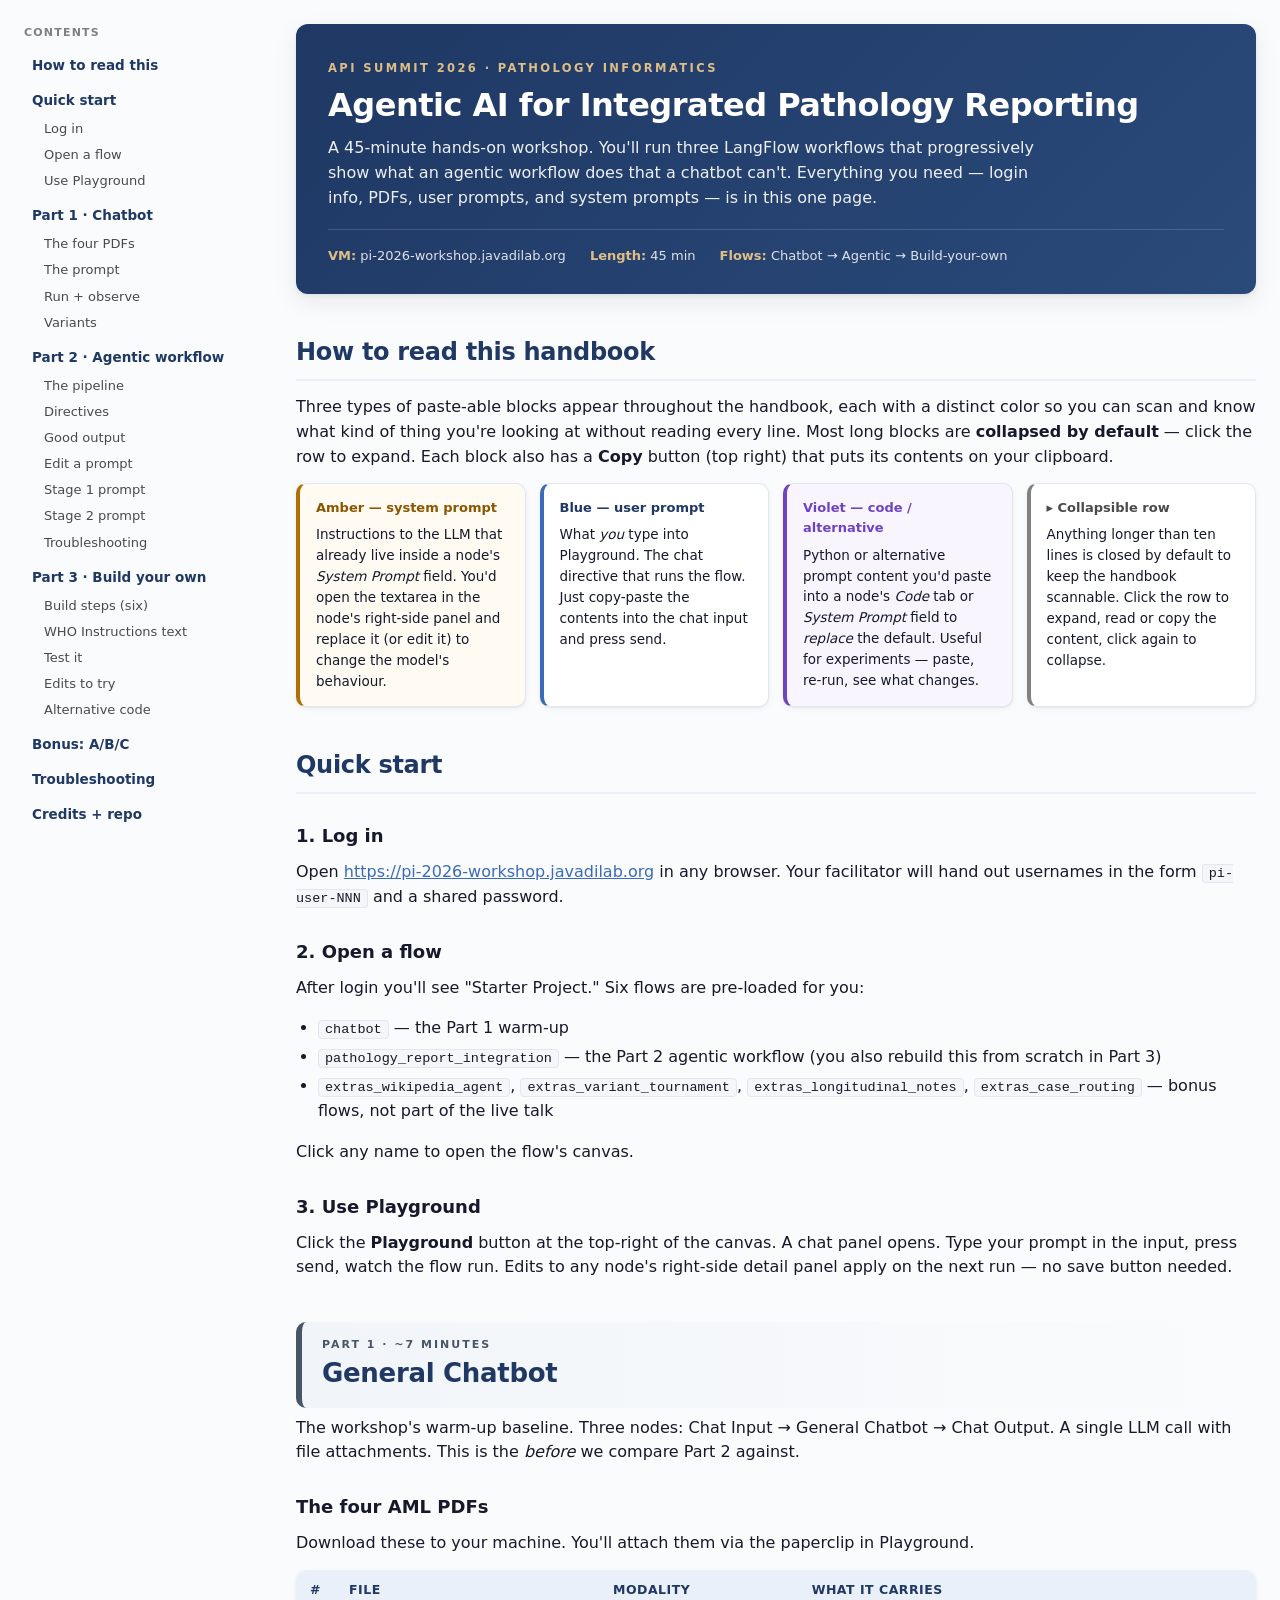
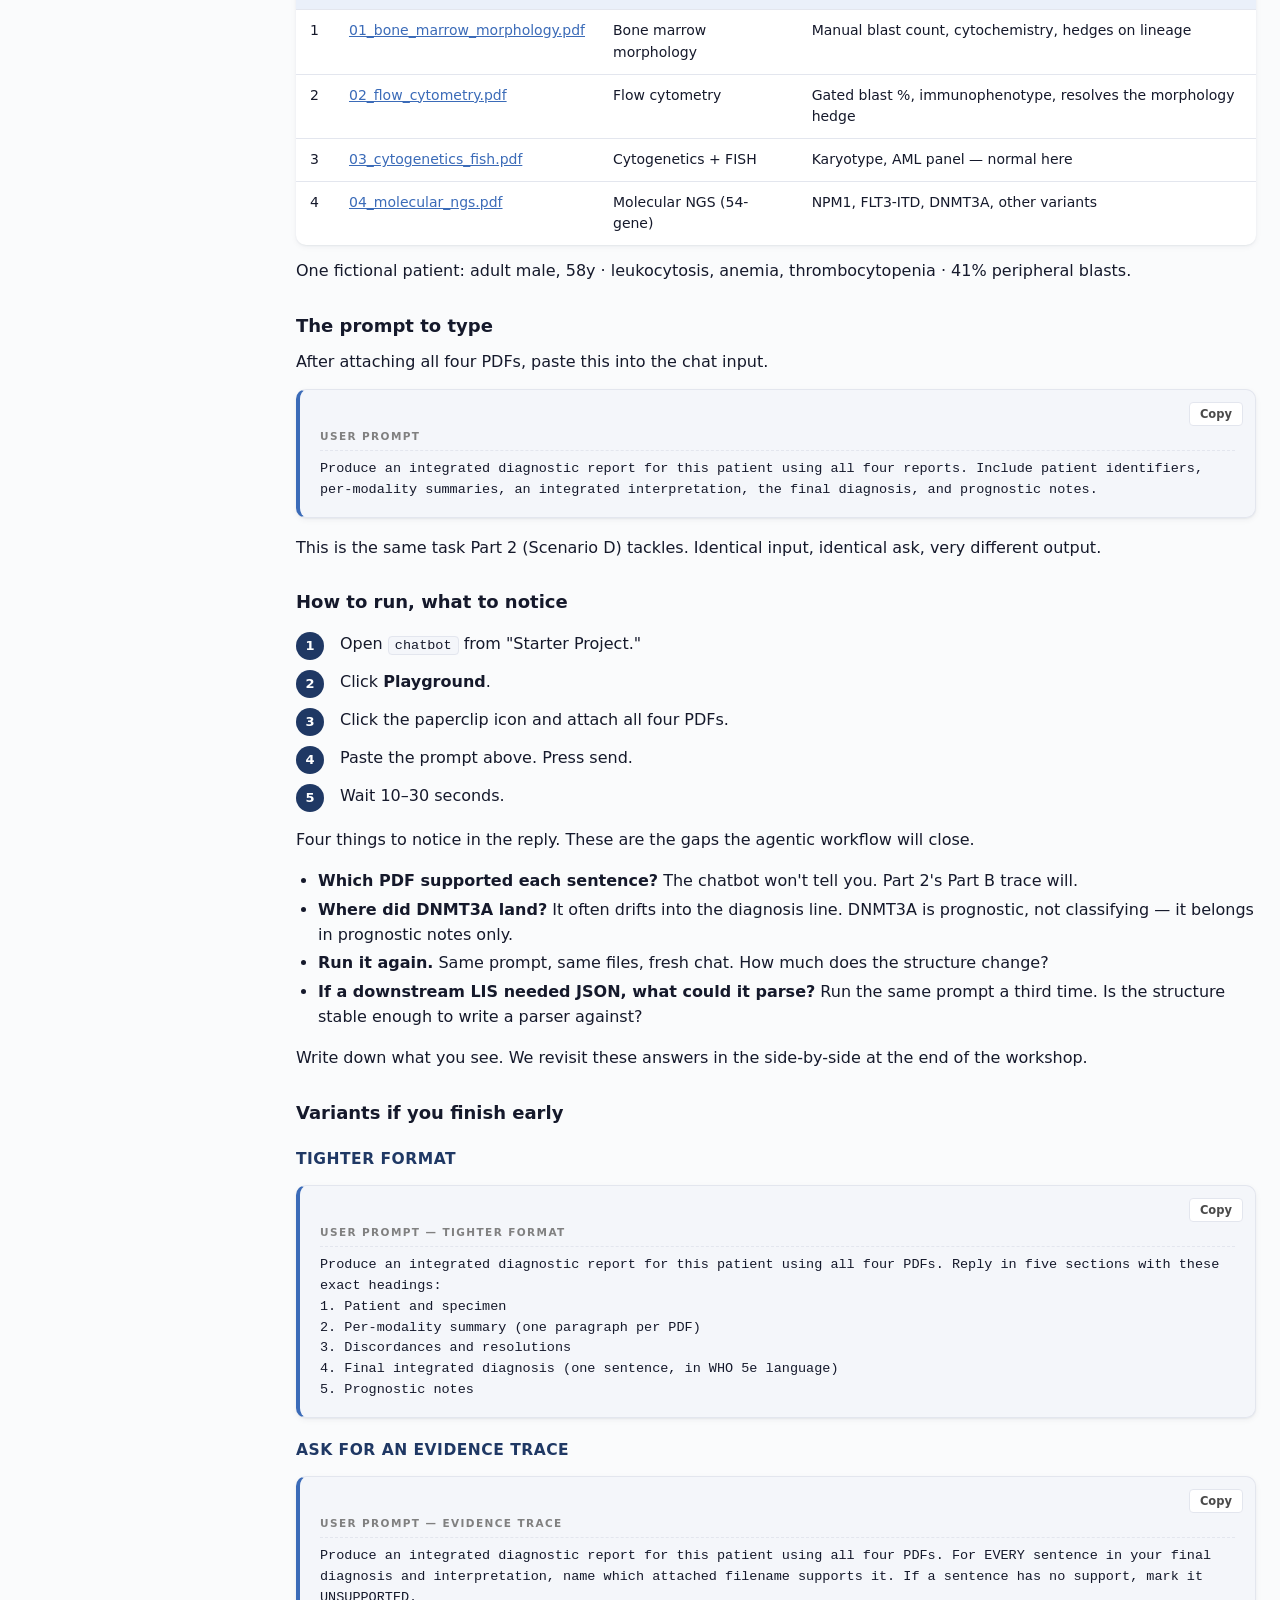
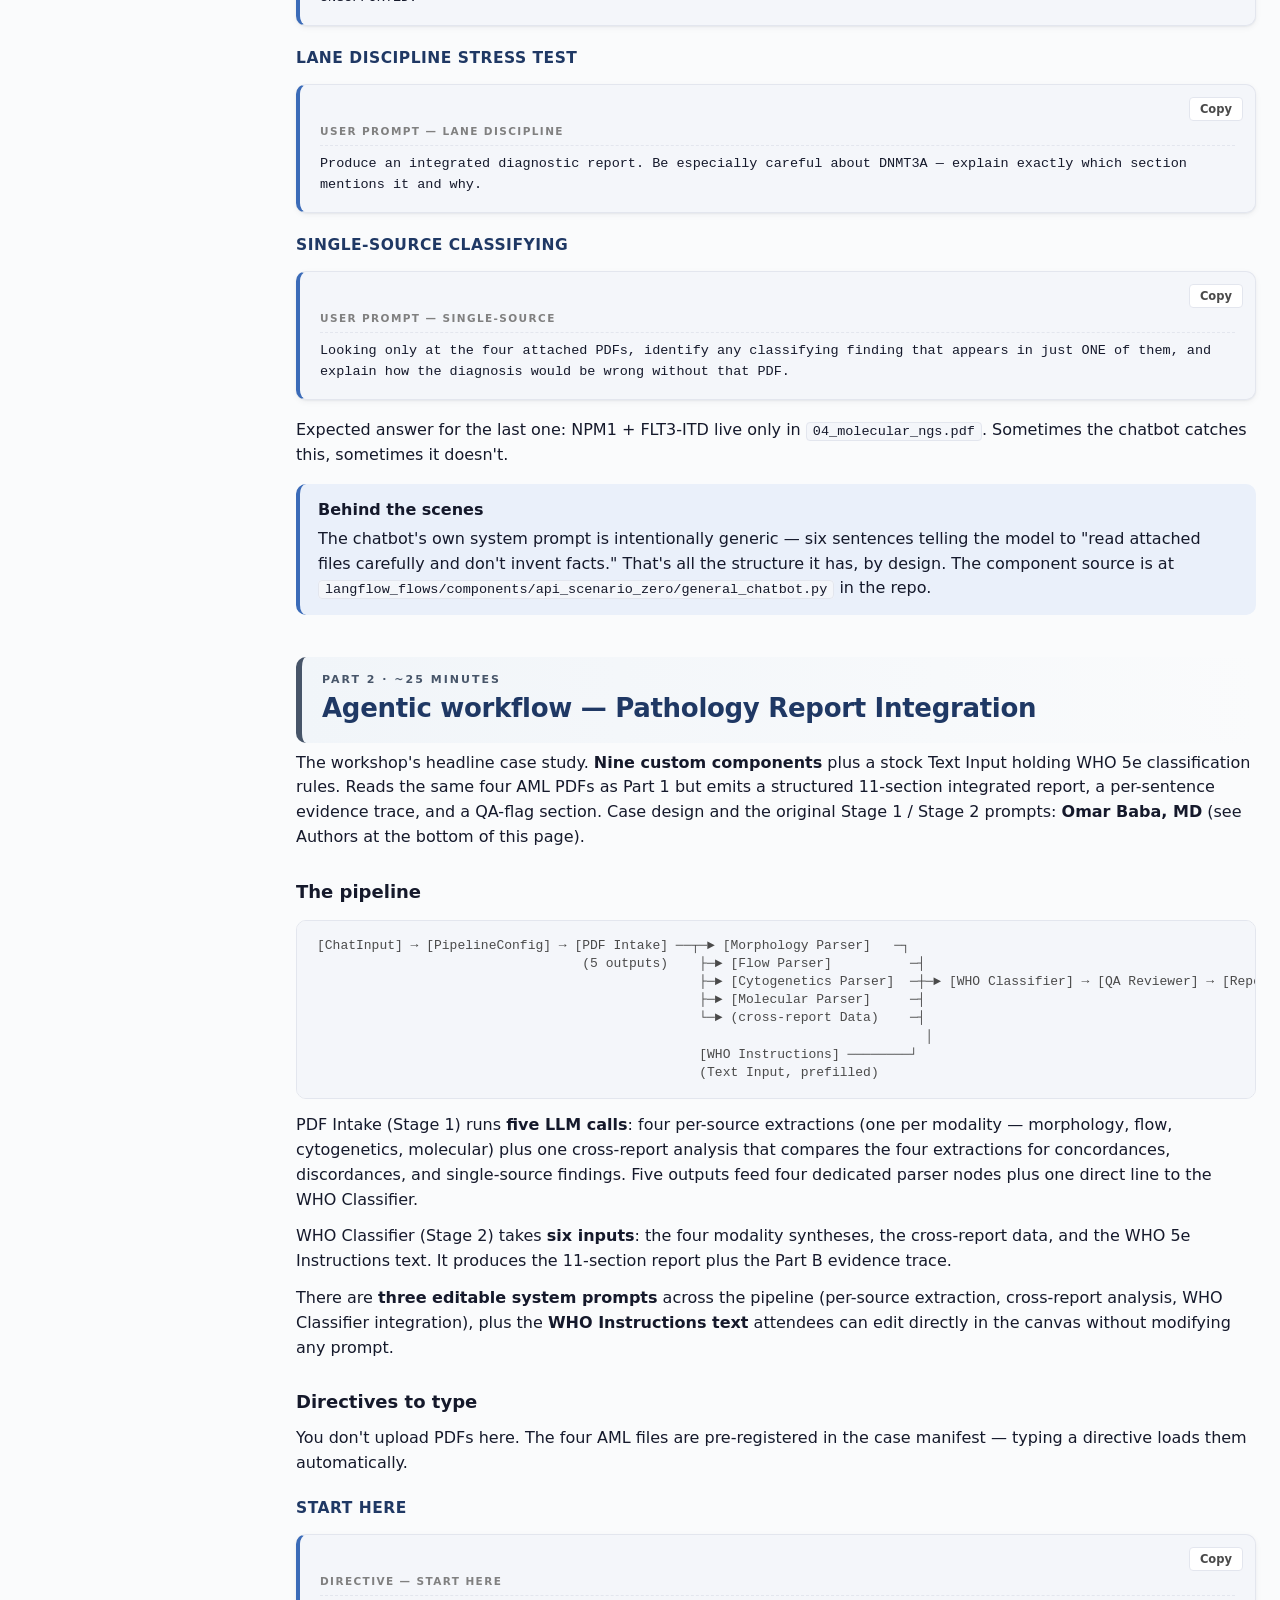
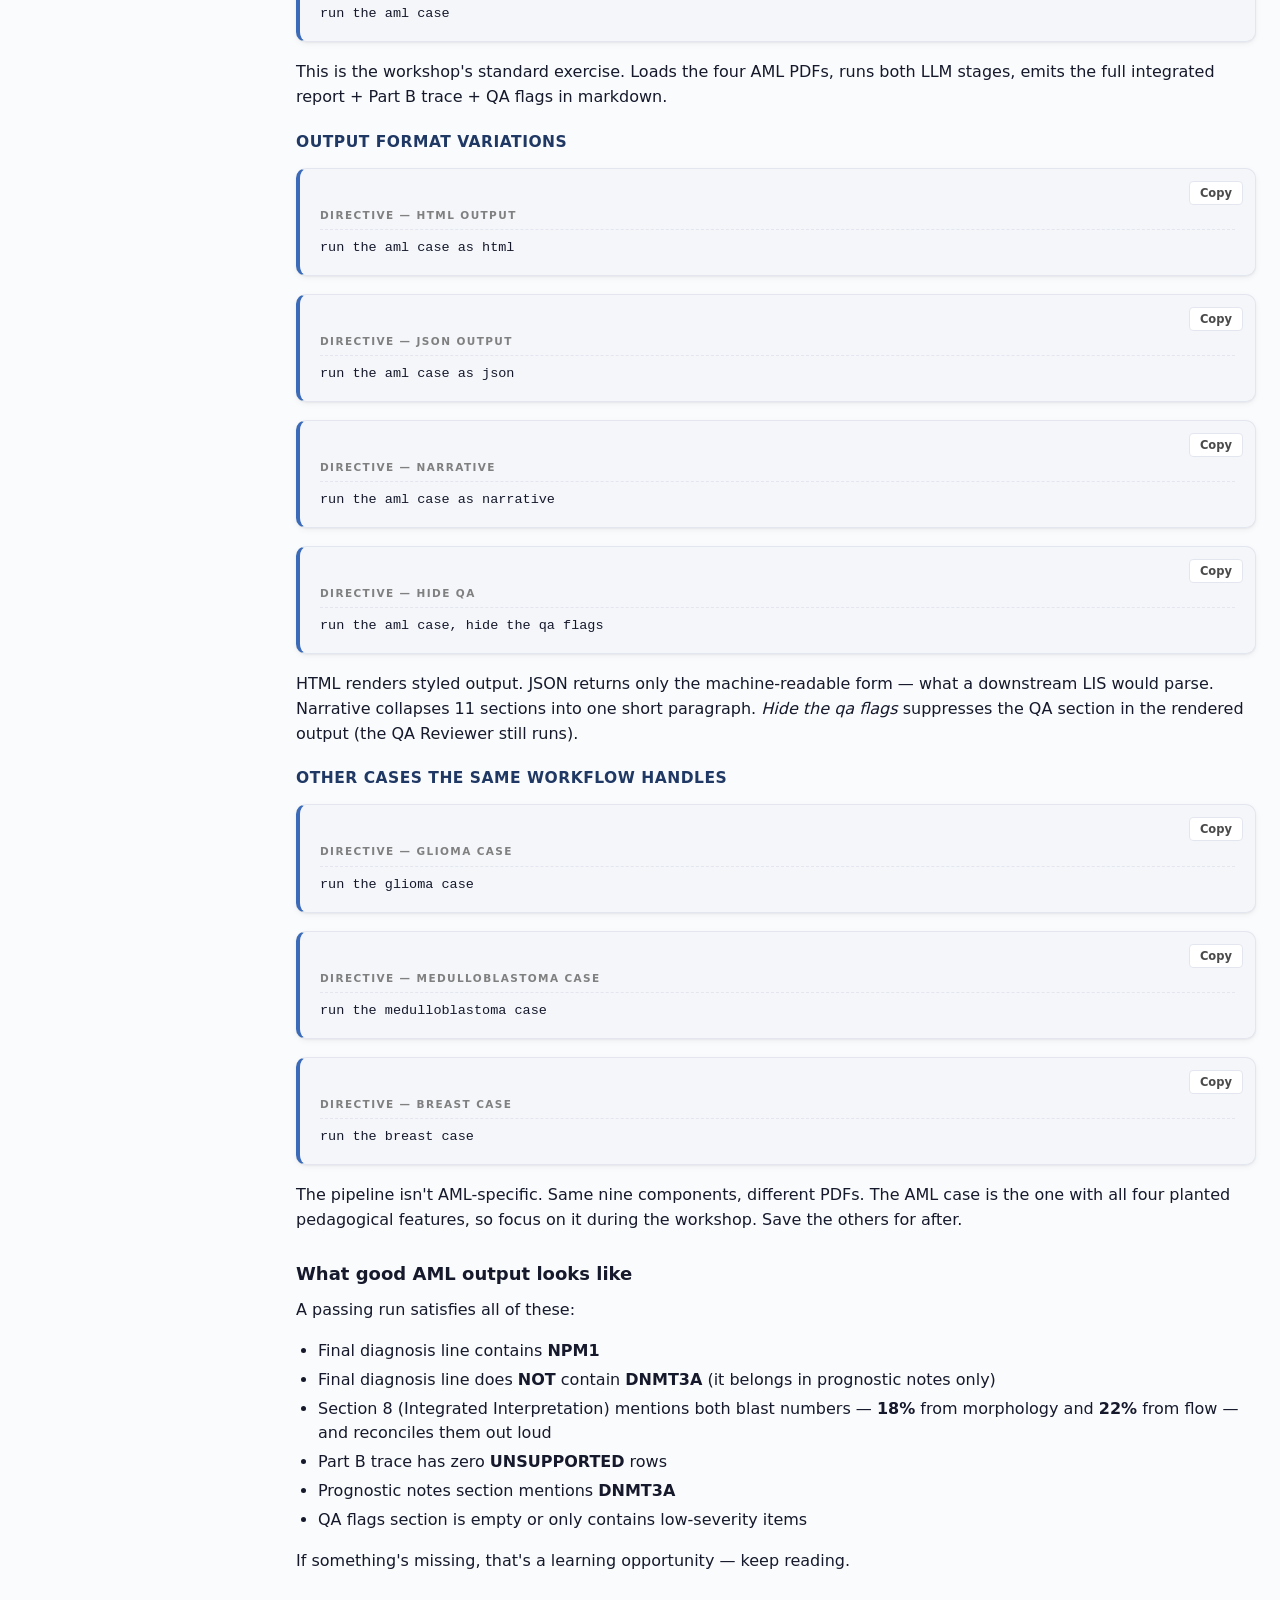
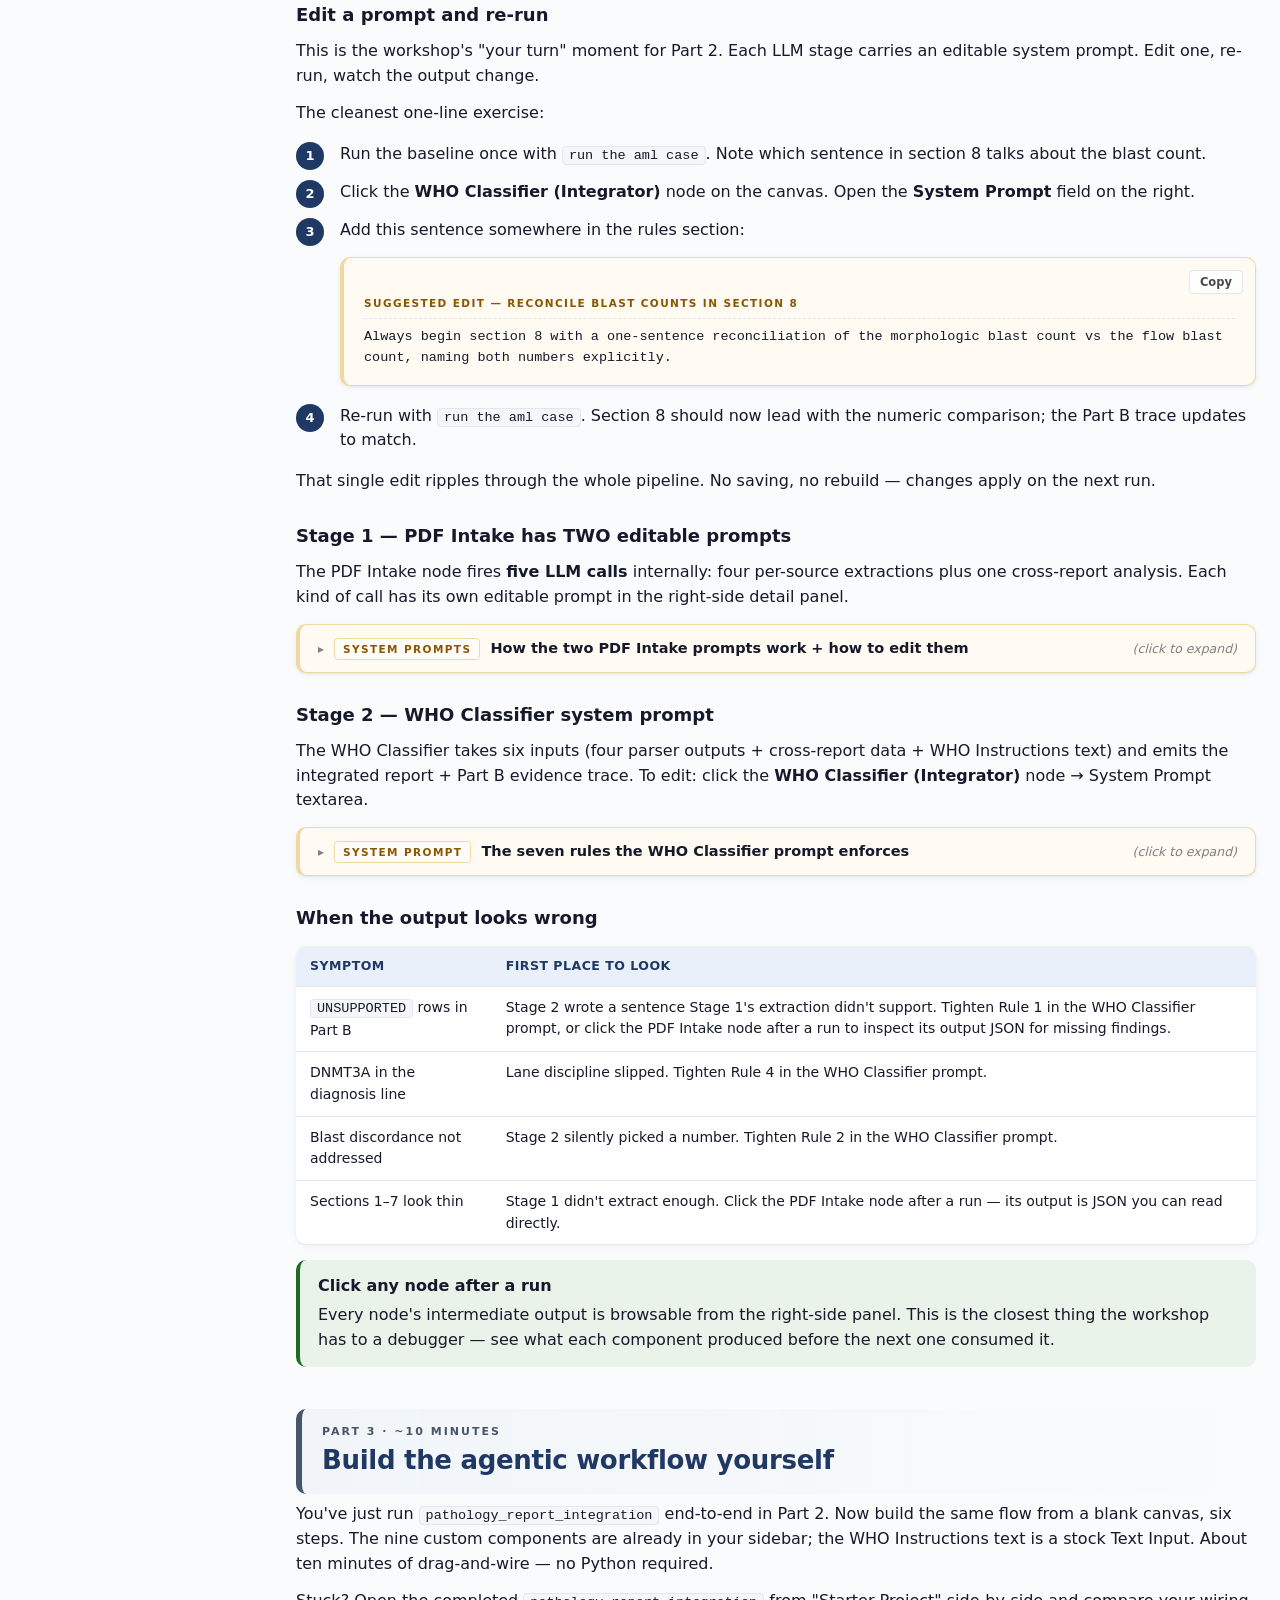
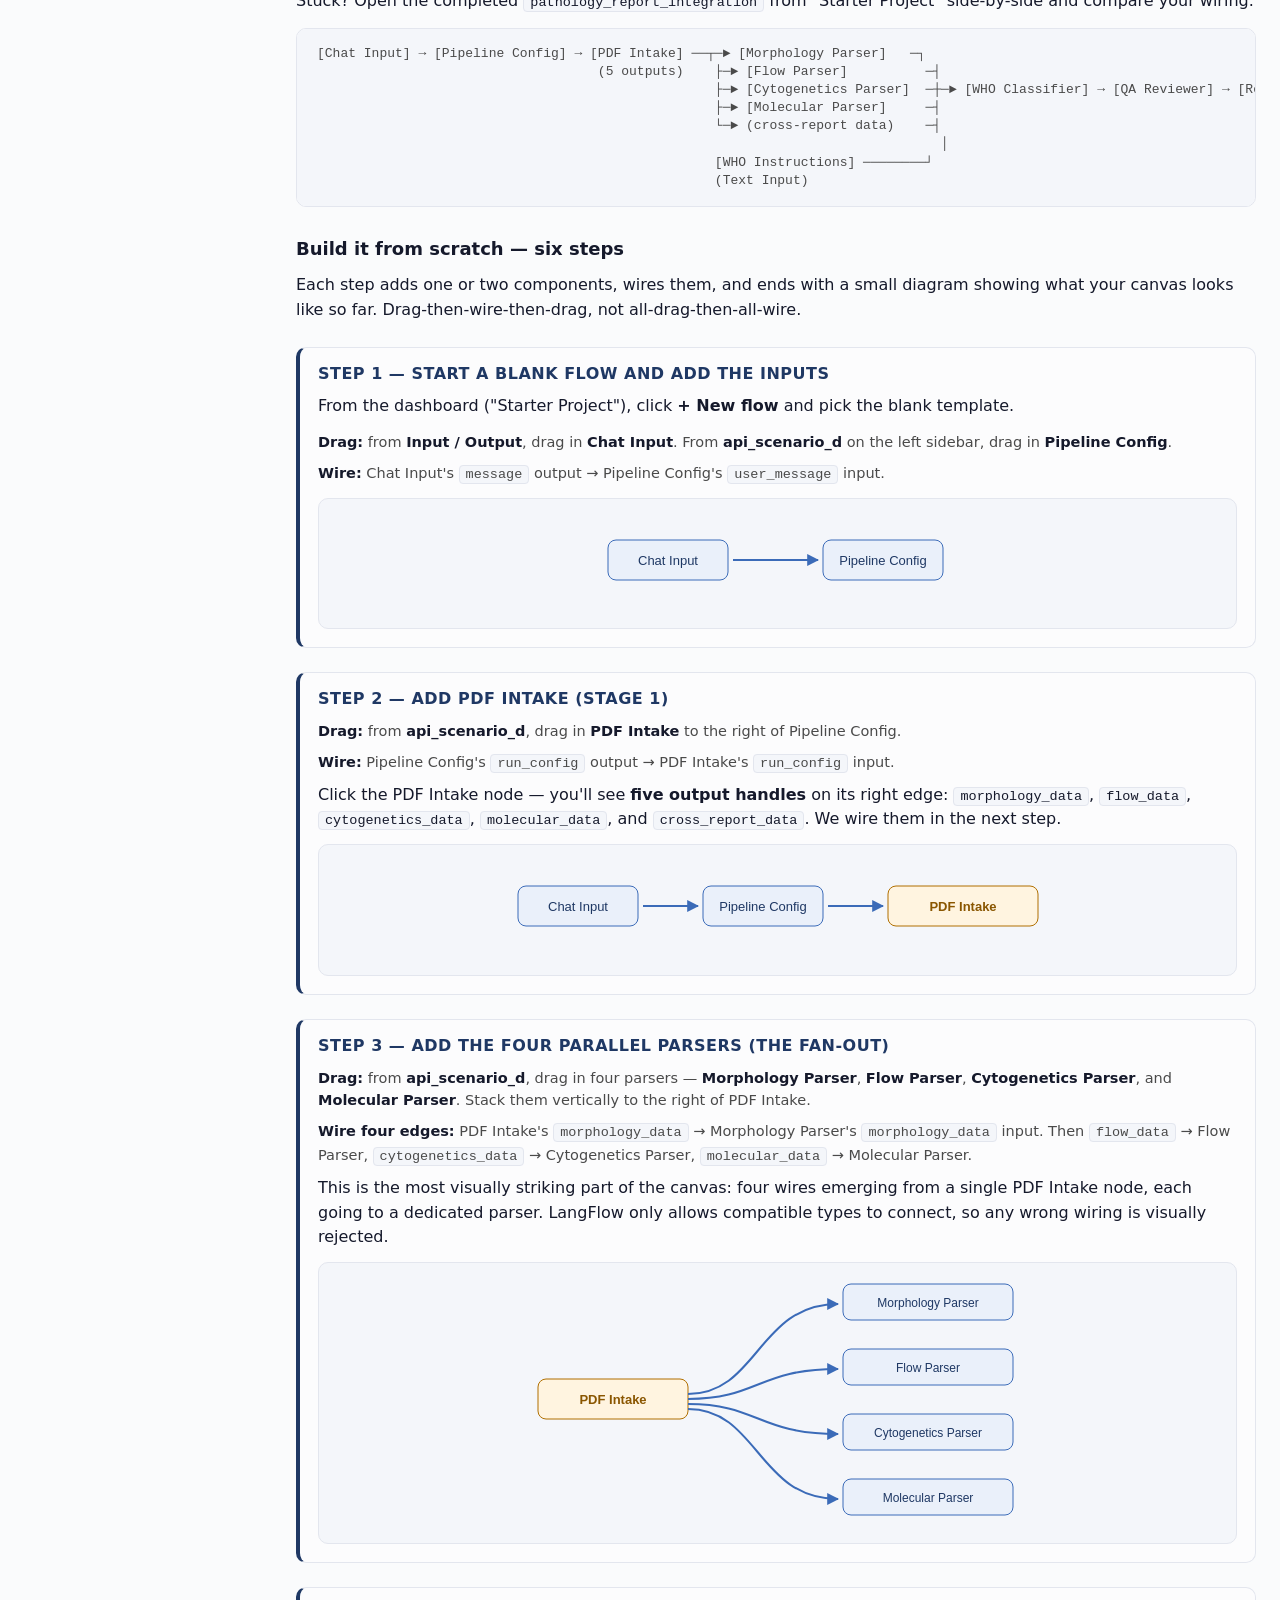
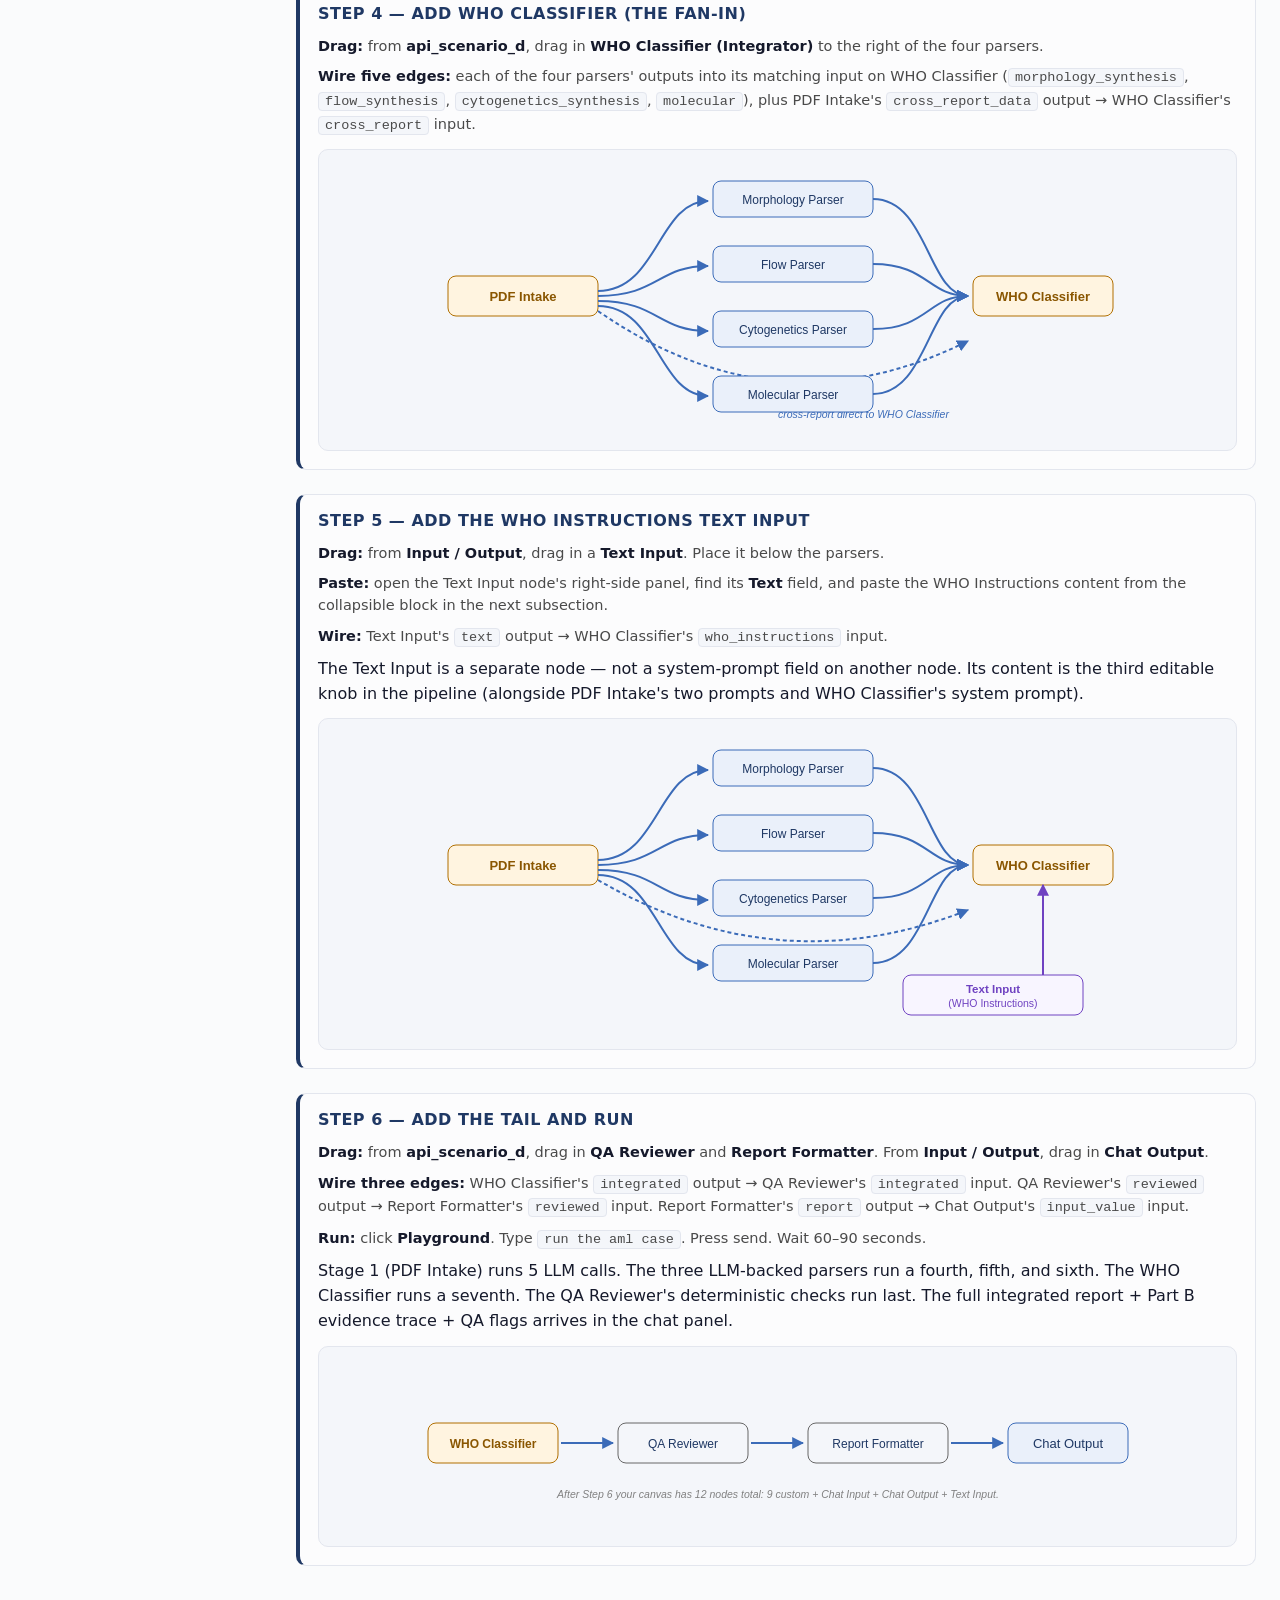
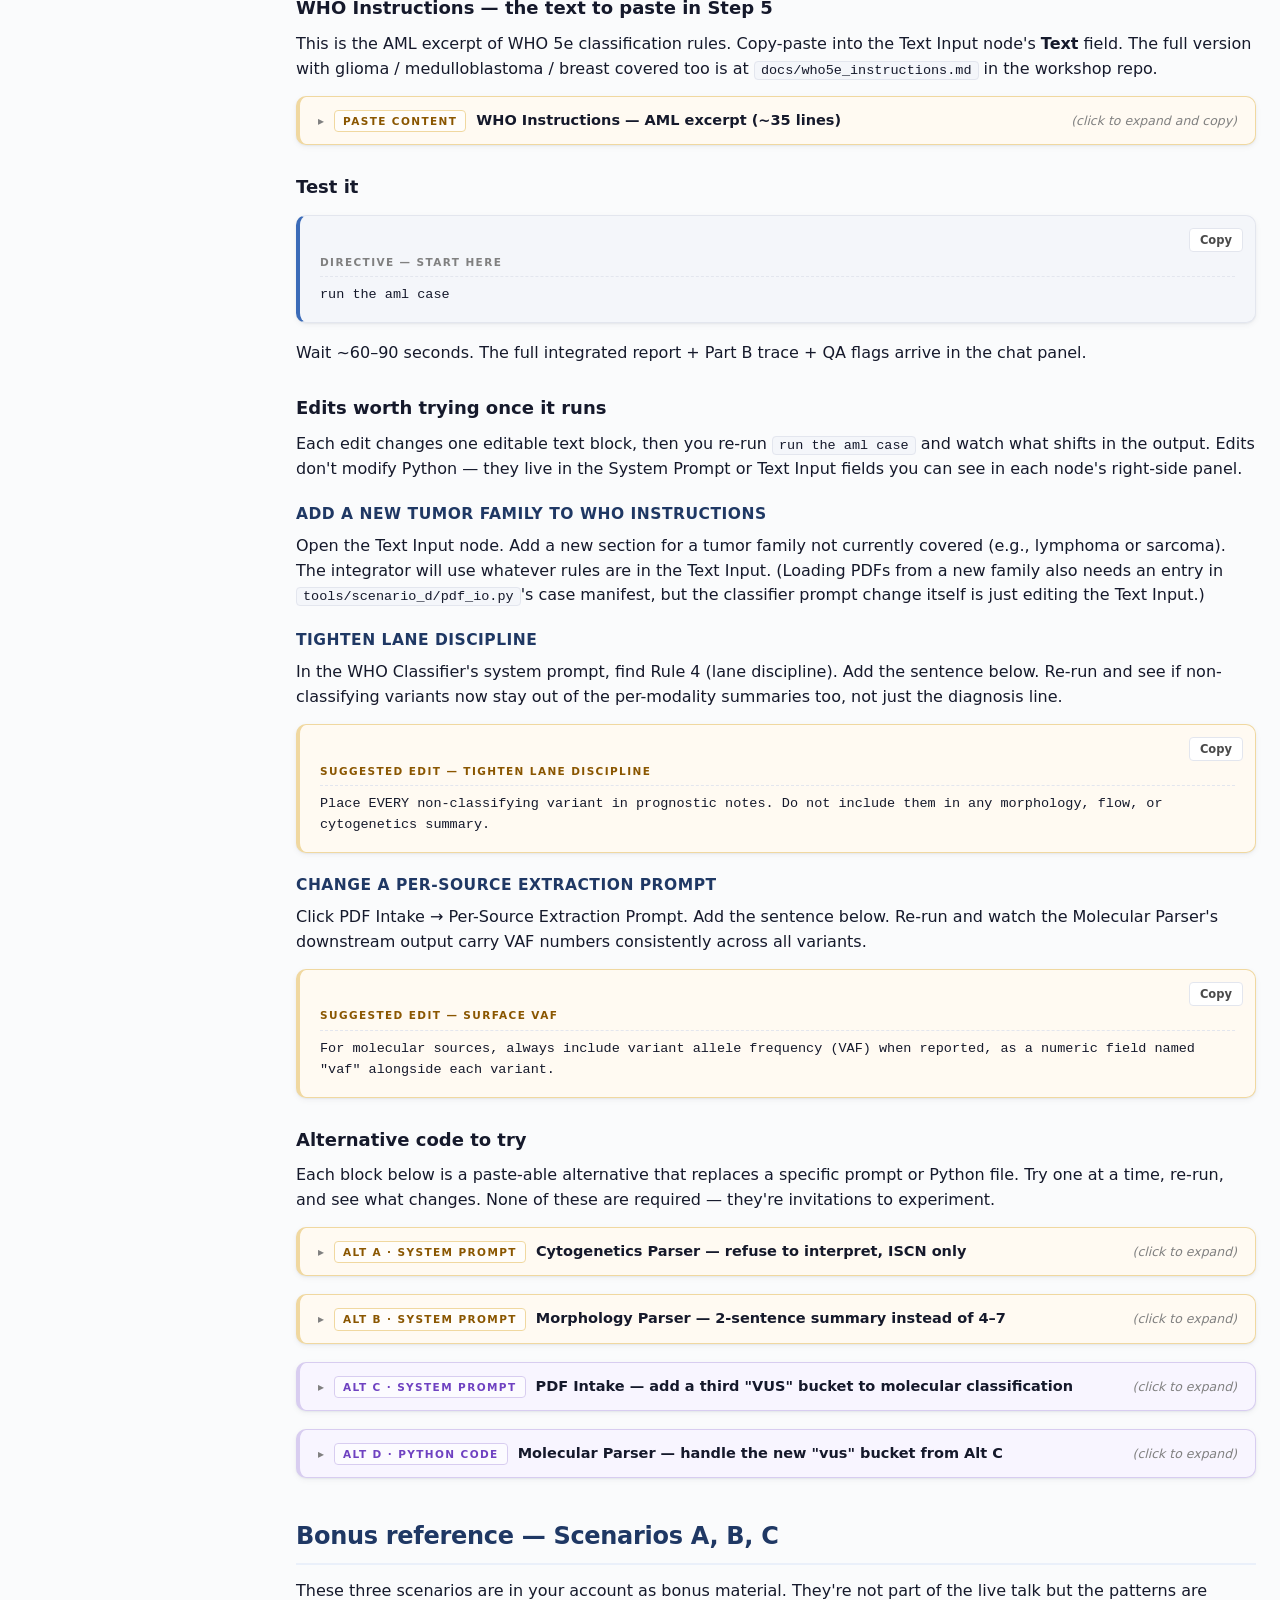
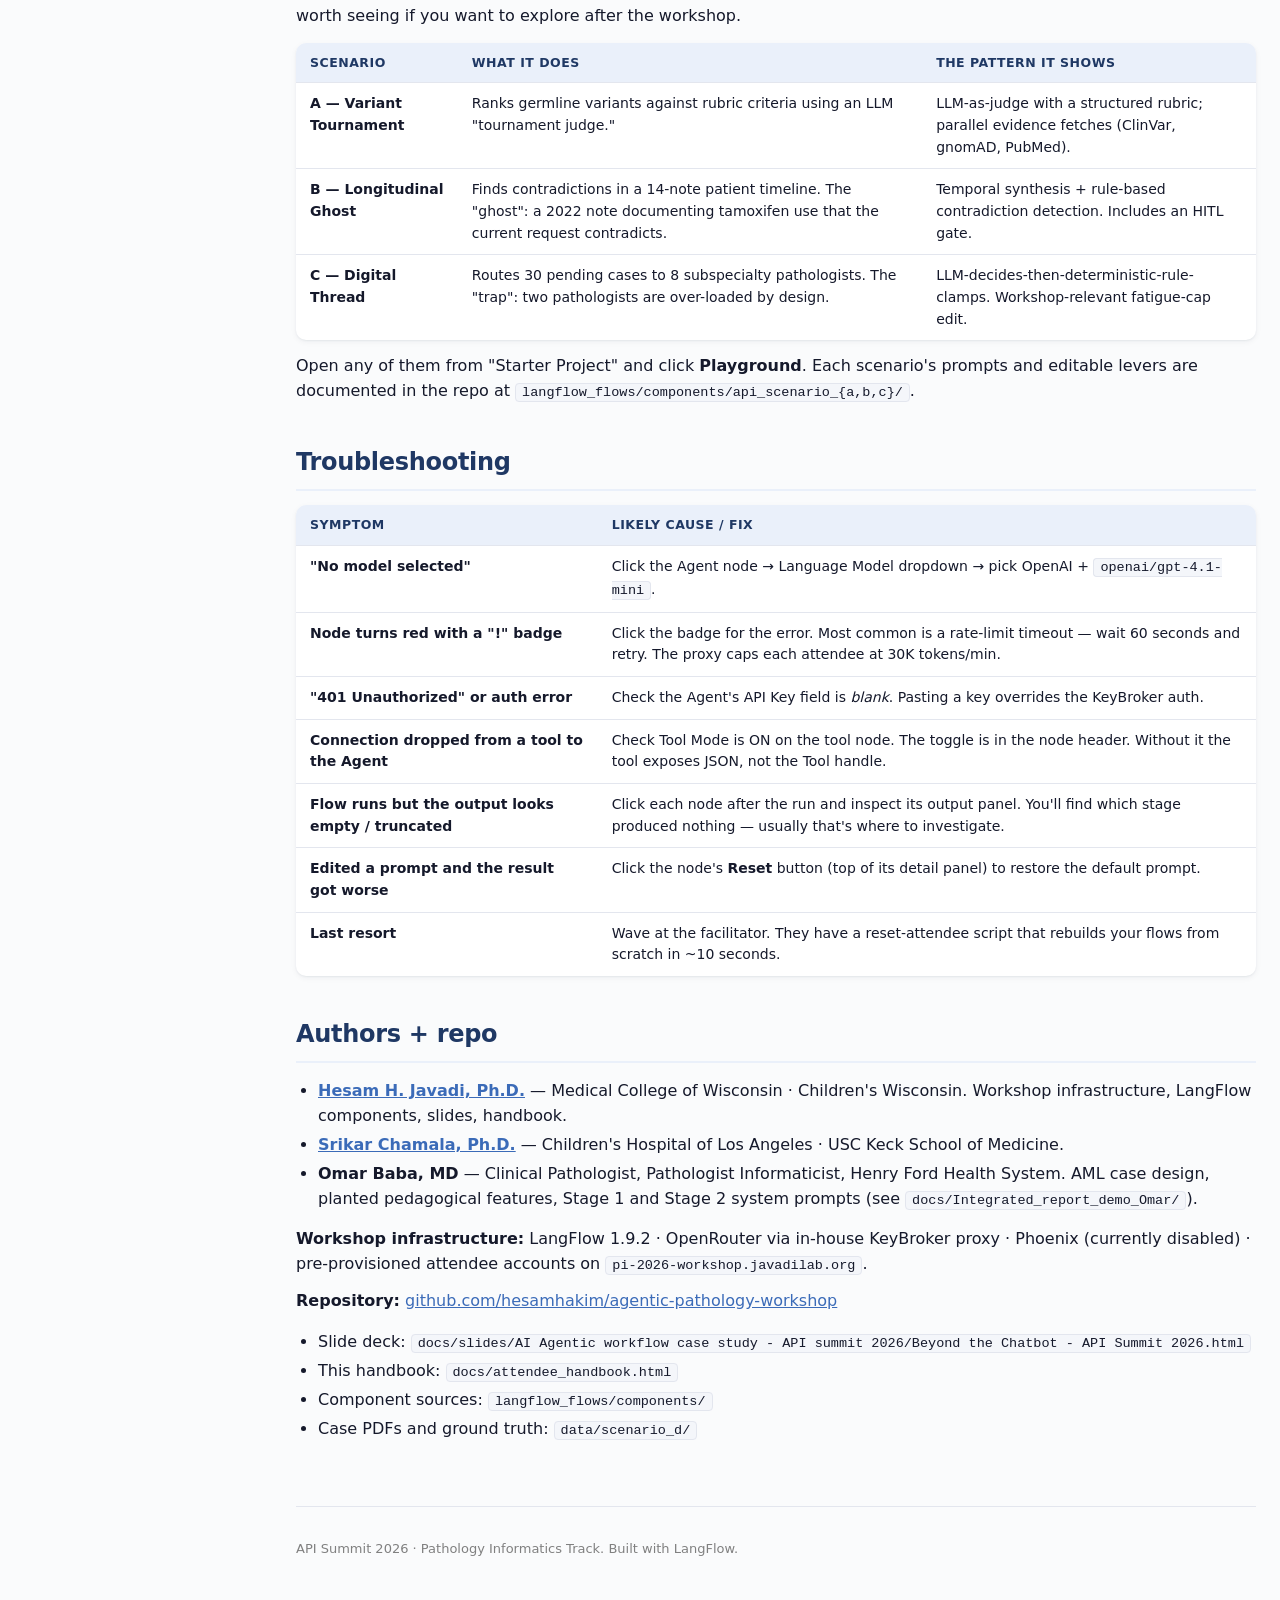
==== commit 1db33c1d: "docs(handbook): format "reconcile blast counts" snippet as a system-prompt block The "Edit a prompt " ====
--- a/docs/attendee_handbook.html
+++ b/docs/attendee_handbook.html
@@ -779,7 +779,10 @@
 <ol class="steps">
   <li>Run the baseline once with <code>run the aml case</code>. Note which sentence in section 8 talks about the blast count.</li>
   <li>Click the <strong>WHO Classifier (Integrator)</strong> node on the canvas. Open the <strong>System Prompt</strong> field on the right.</li>
-  <li>Add this sentence somewhere in the rules section: <em>Always begin section 8 with a one-sentence reconciliation of the morphologic blast count vs the flow blast count, naming both numbers explicitly.</em></li>
+  <li>Add this sentence somewhere in the rules section:
+    <div class="prompt system">
+<span class="prompt-label">Suggested edit — reconcile blast counts in section 8</span>Always begin section 8 with a one-sentence reconciliation of the morphologic blast count vs the flow blast count, naming both numbers explicitly.</div>
+  </li>
   <li>Re-run with <code>run the aml case</code>. Section 8 should now lead with the numeric comparison; the Part B trace updates to match.</li>
 </ol>
 
